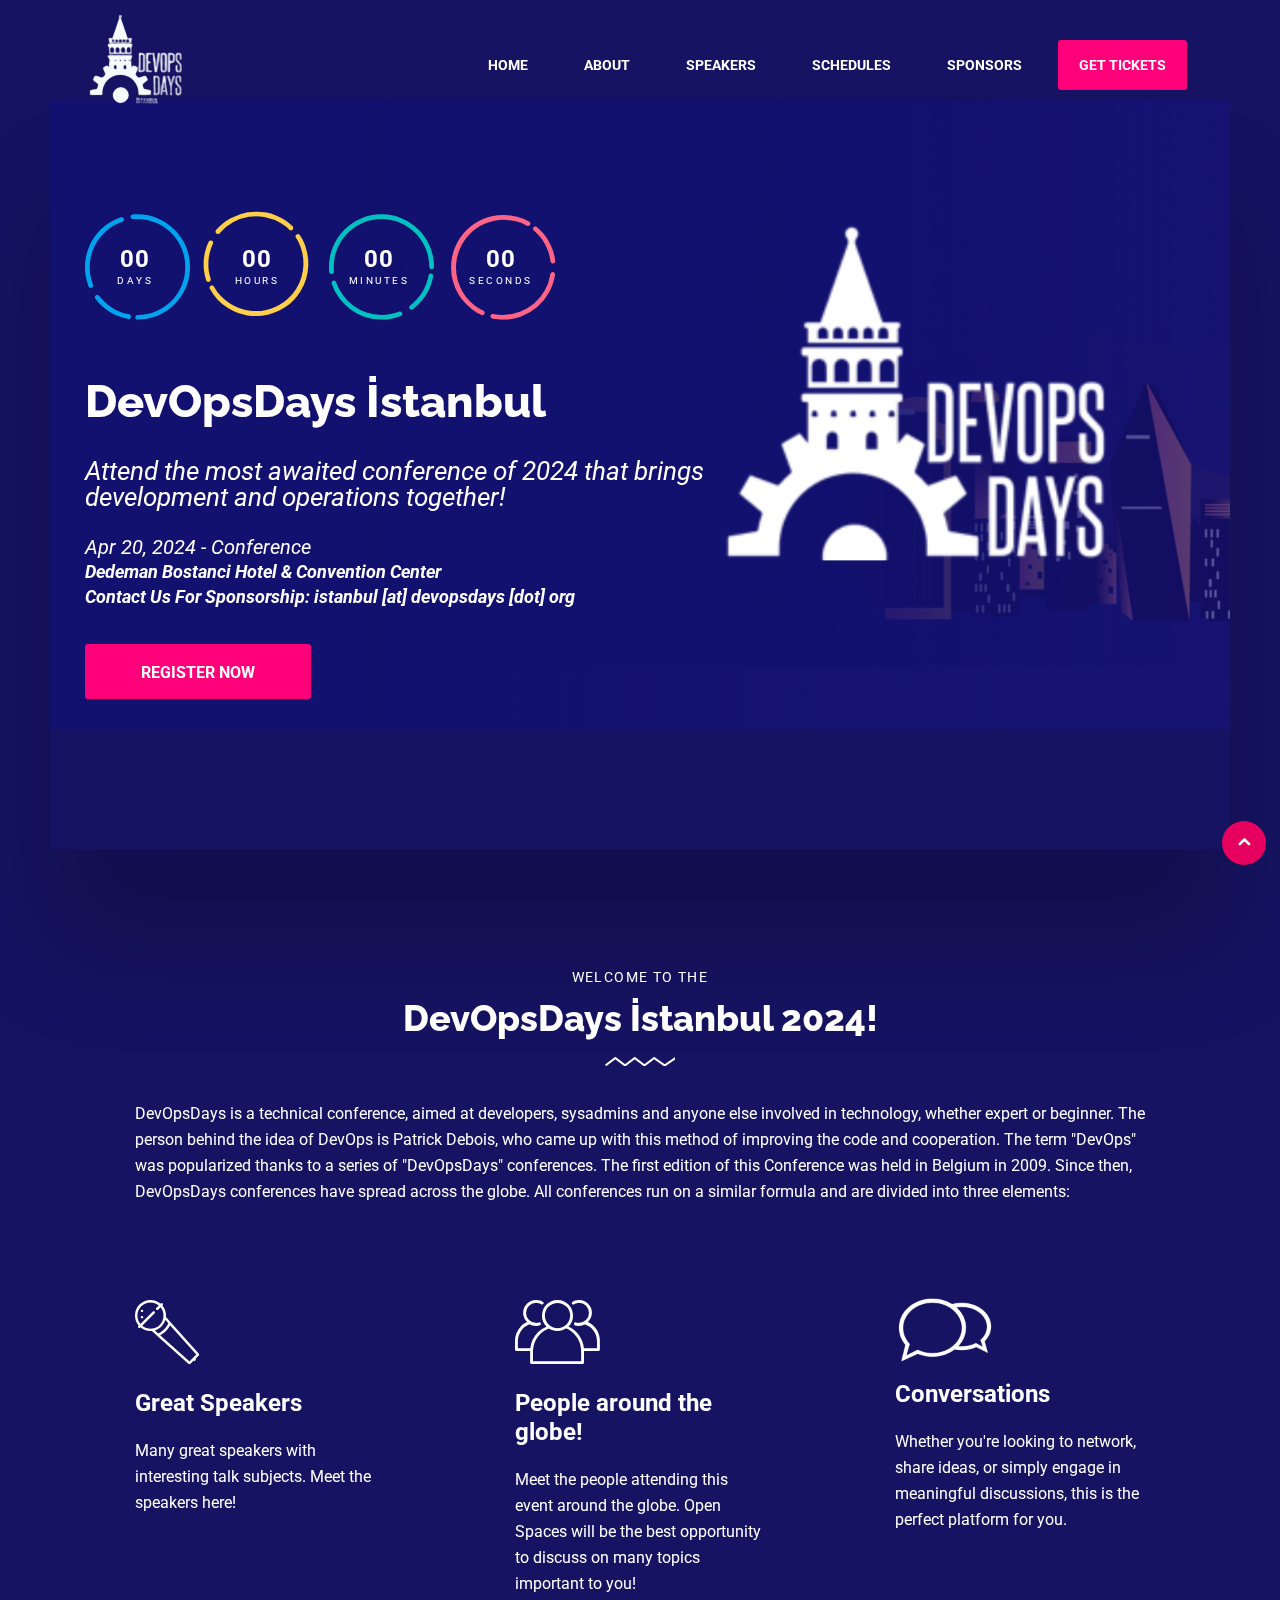
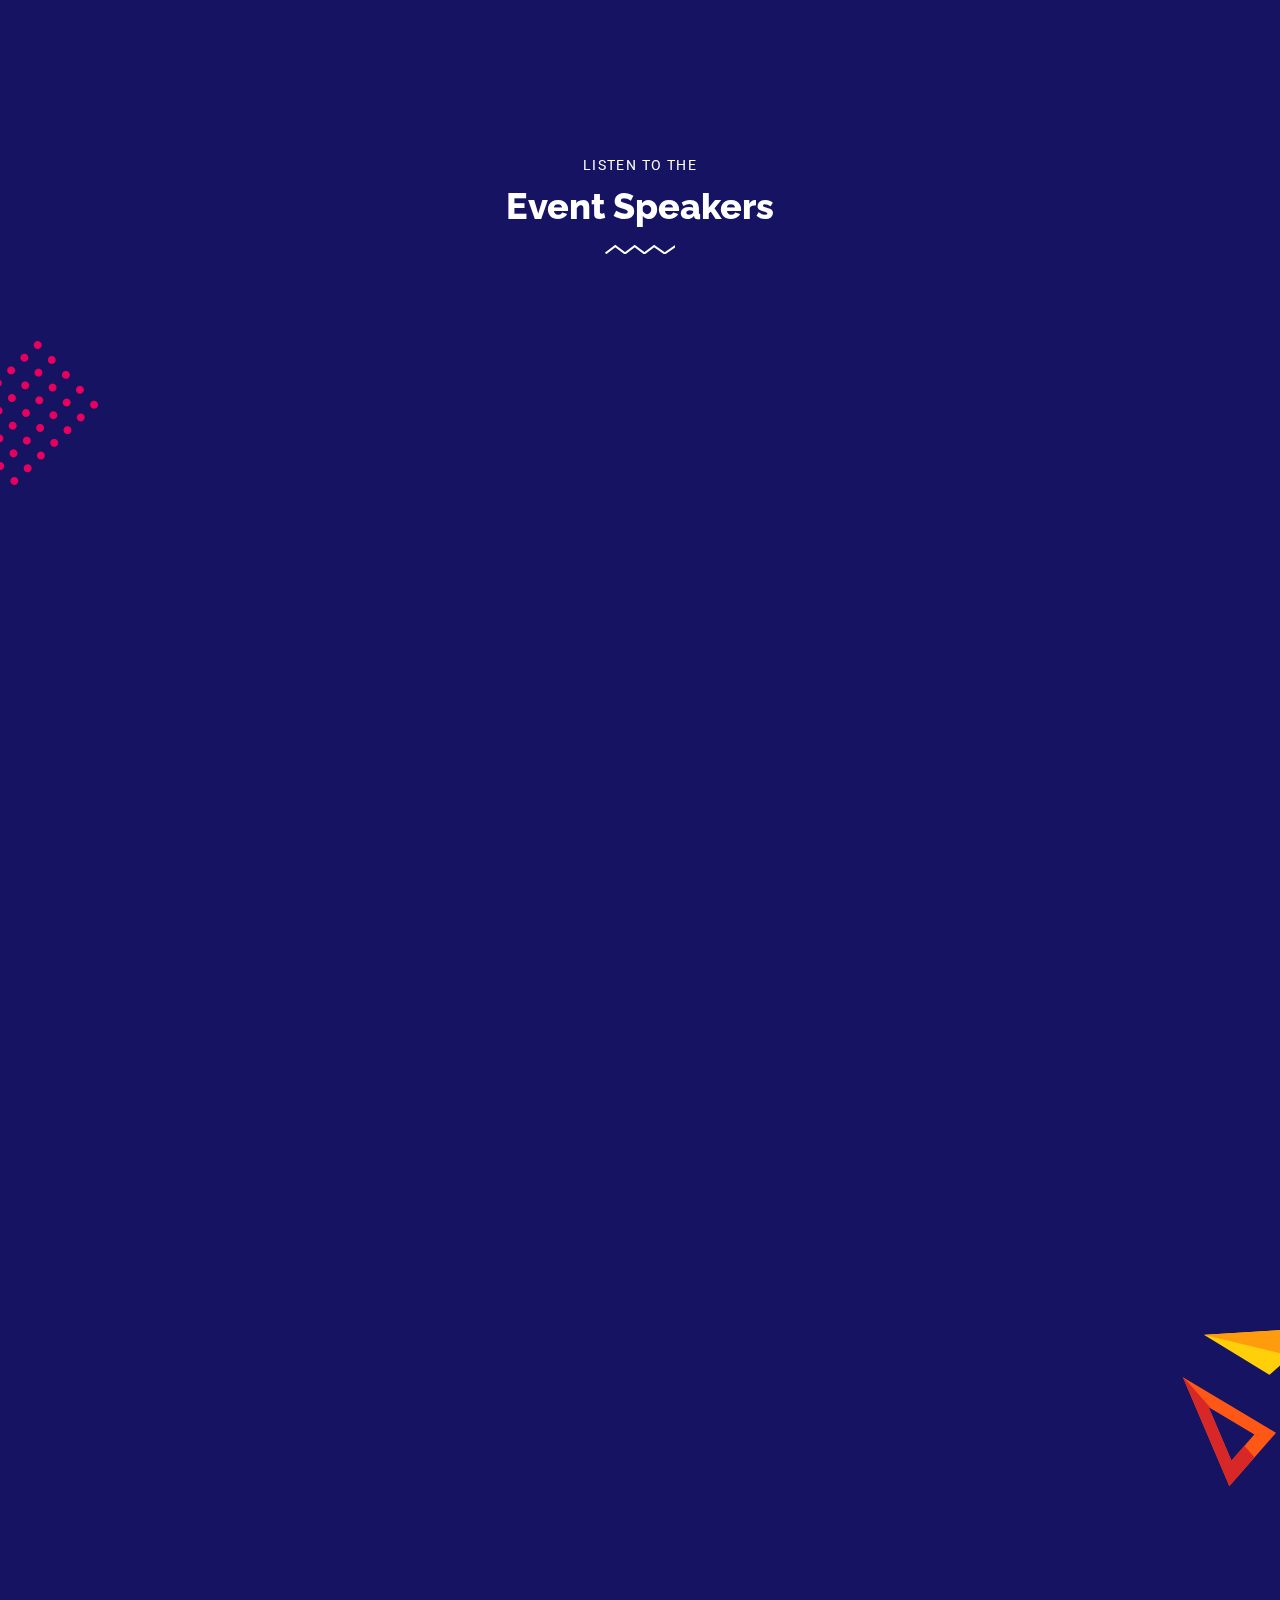
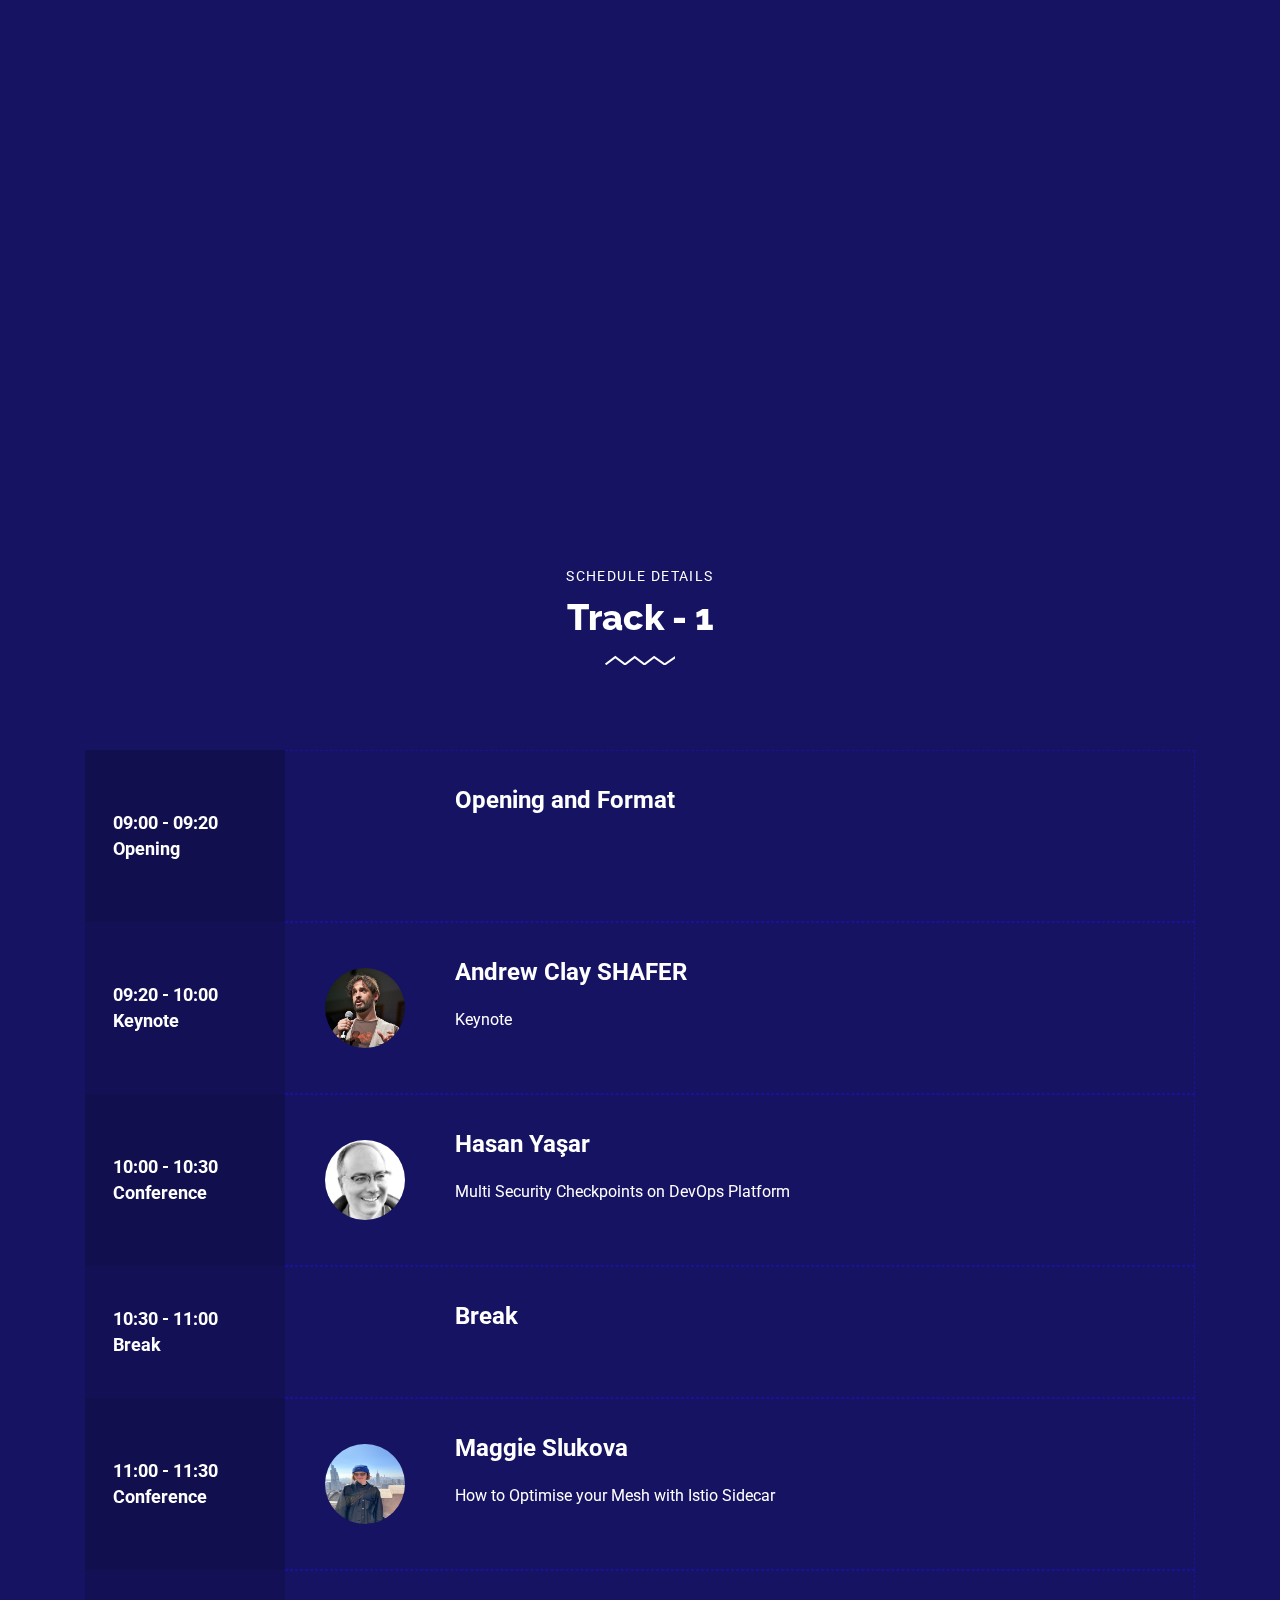
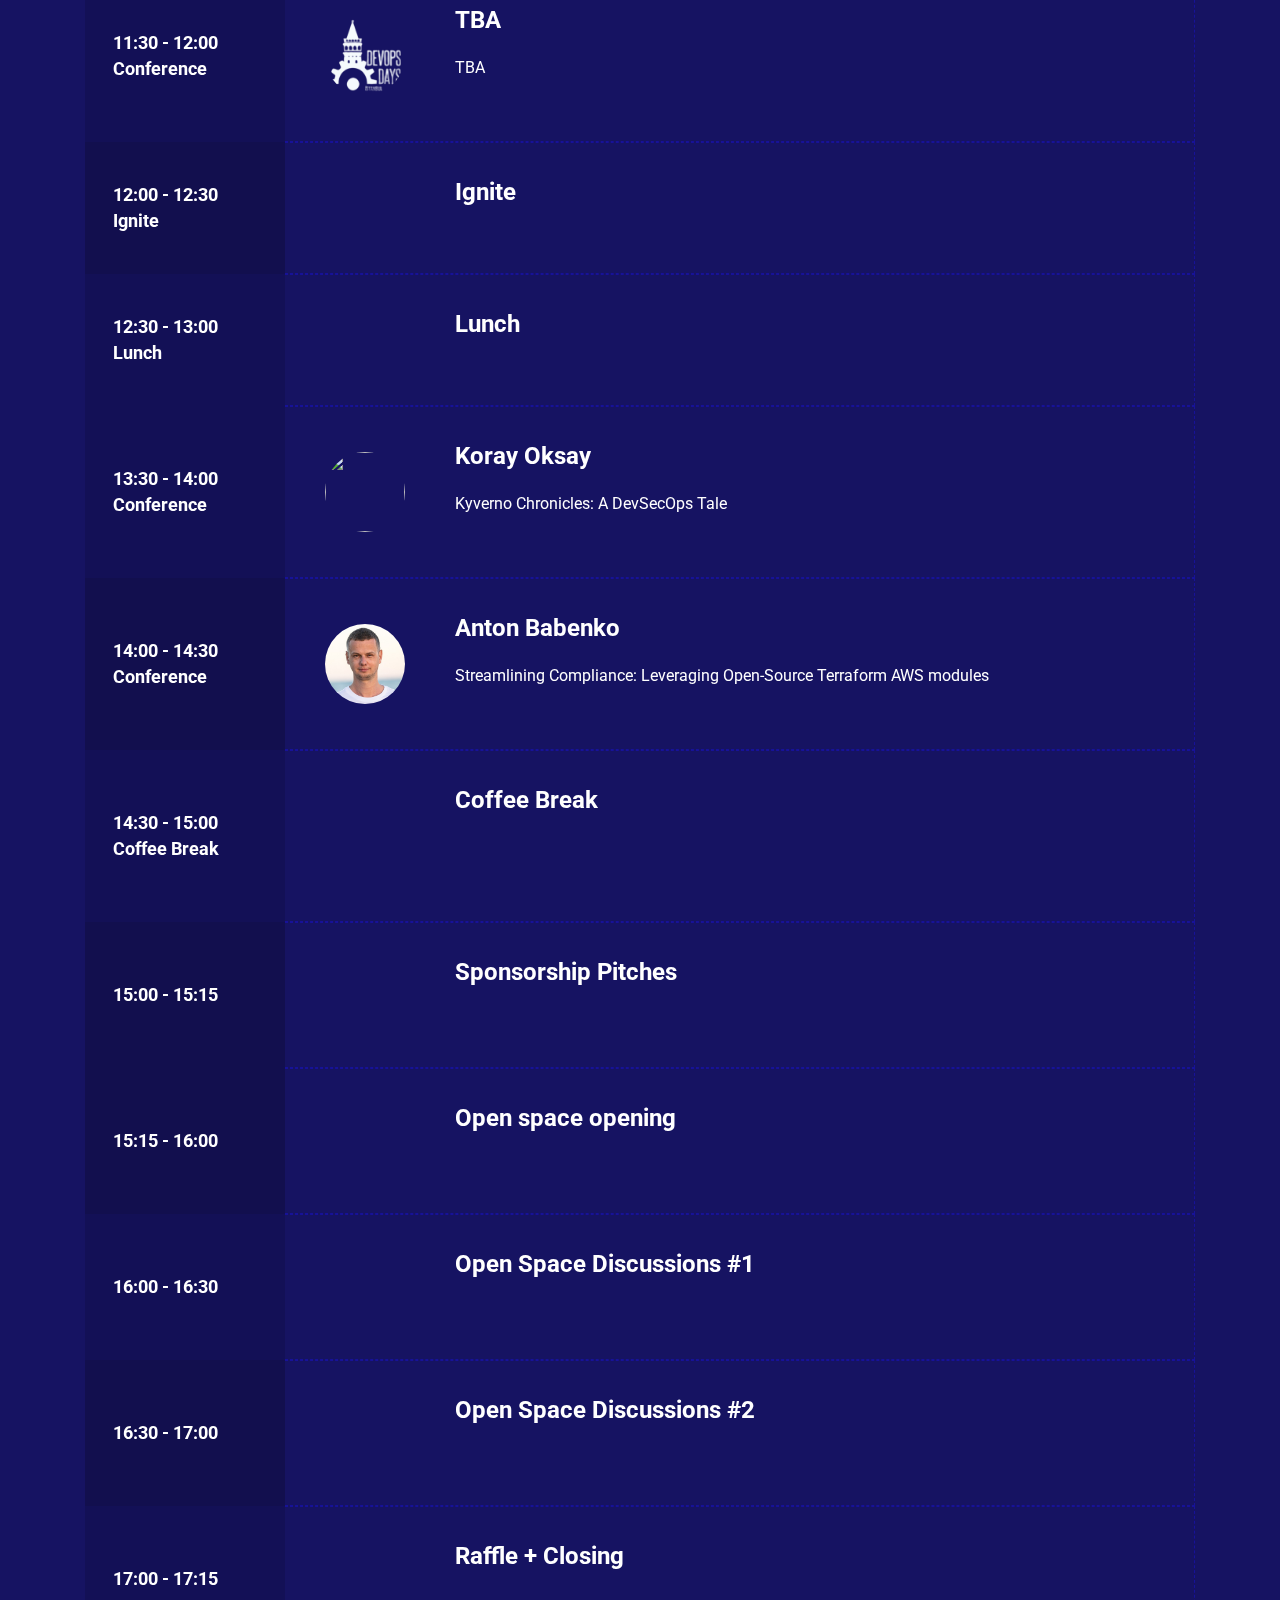
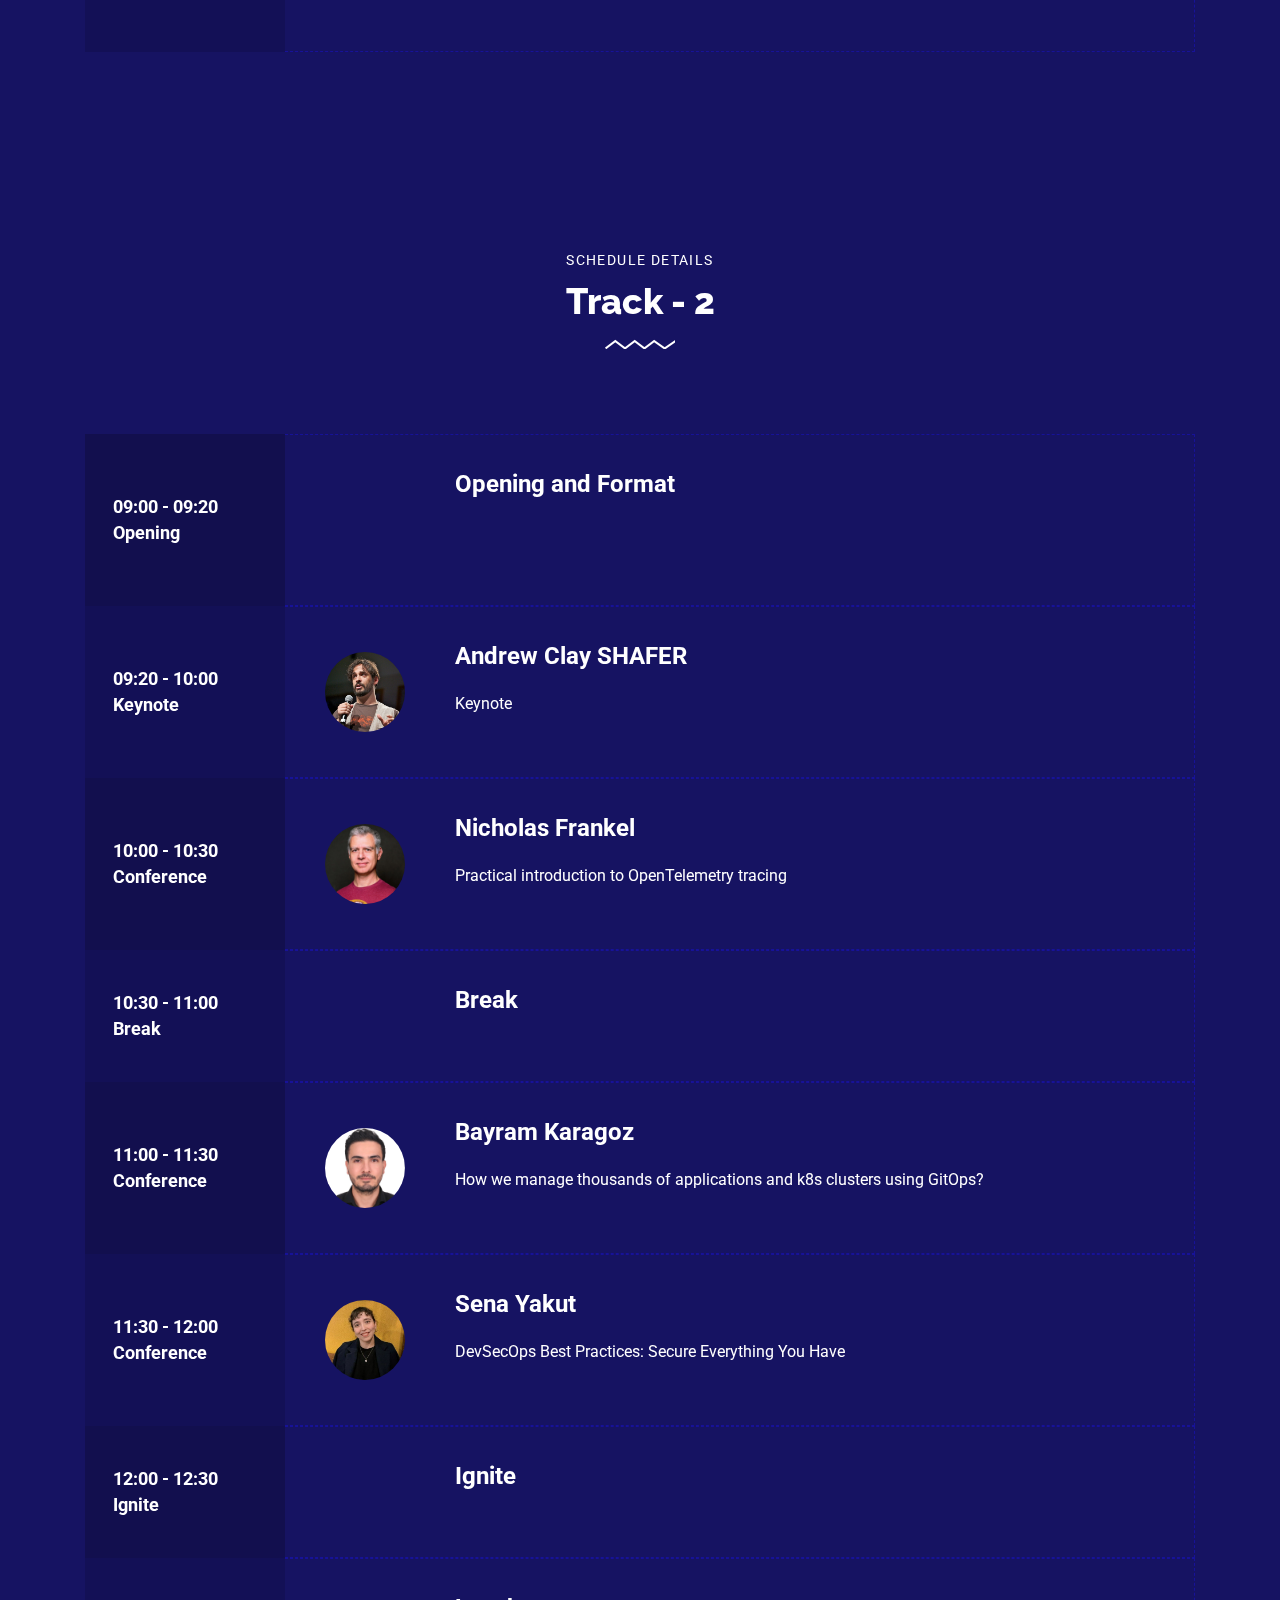
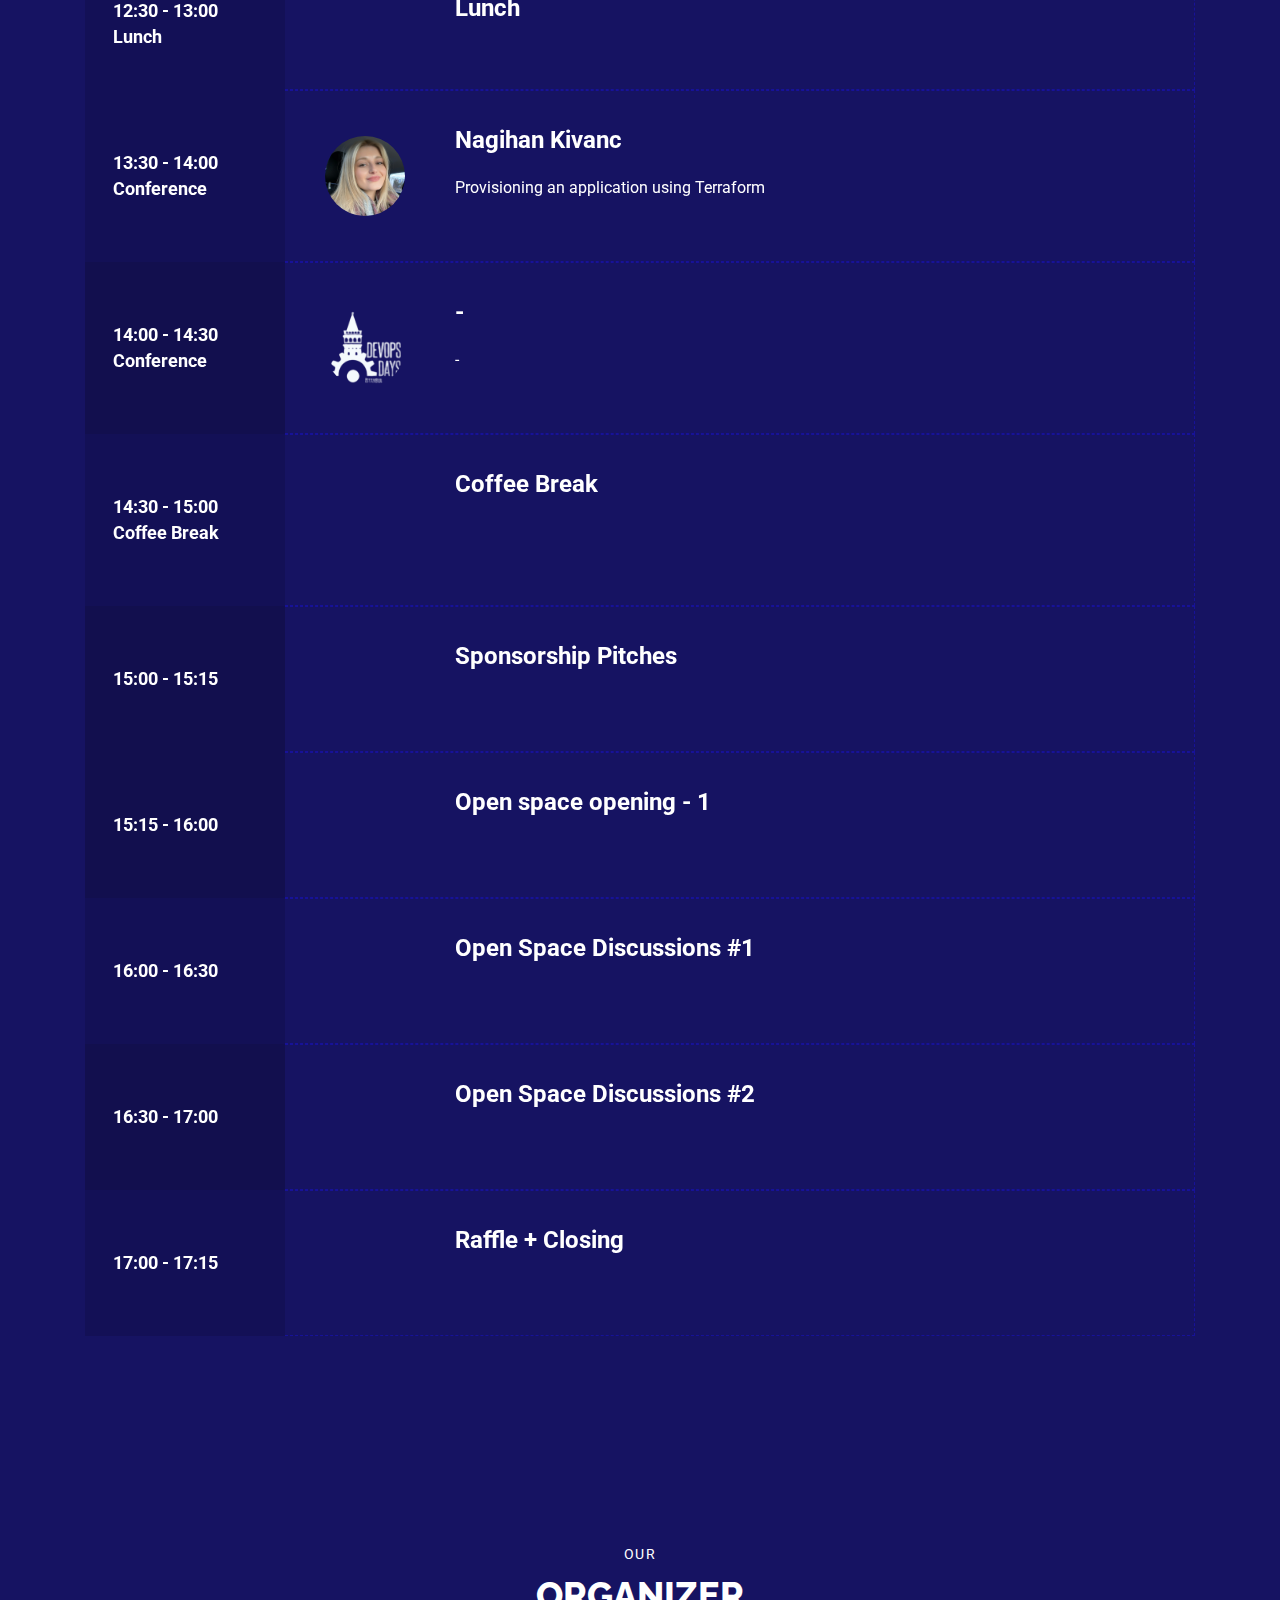
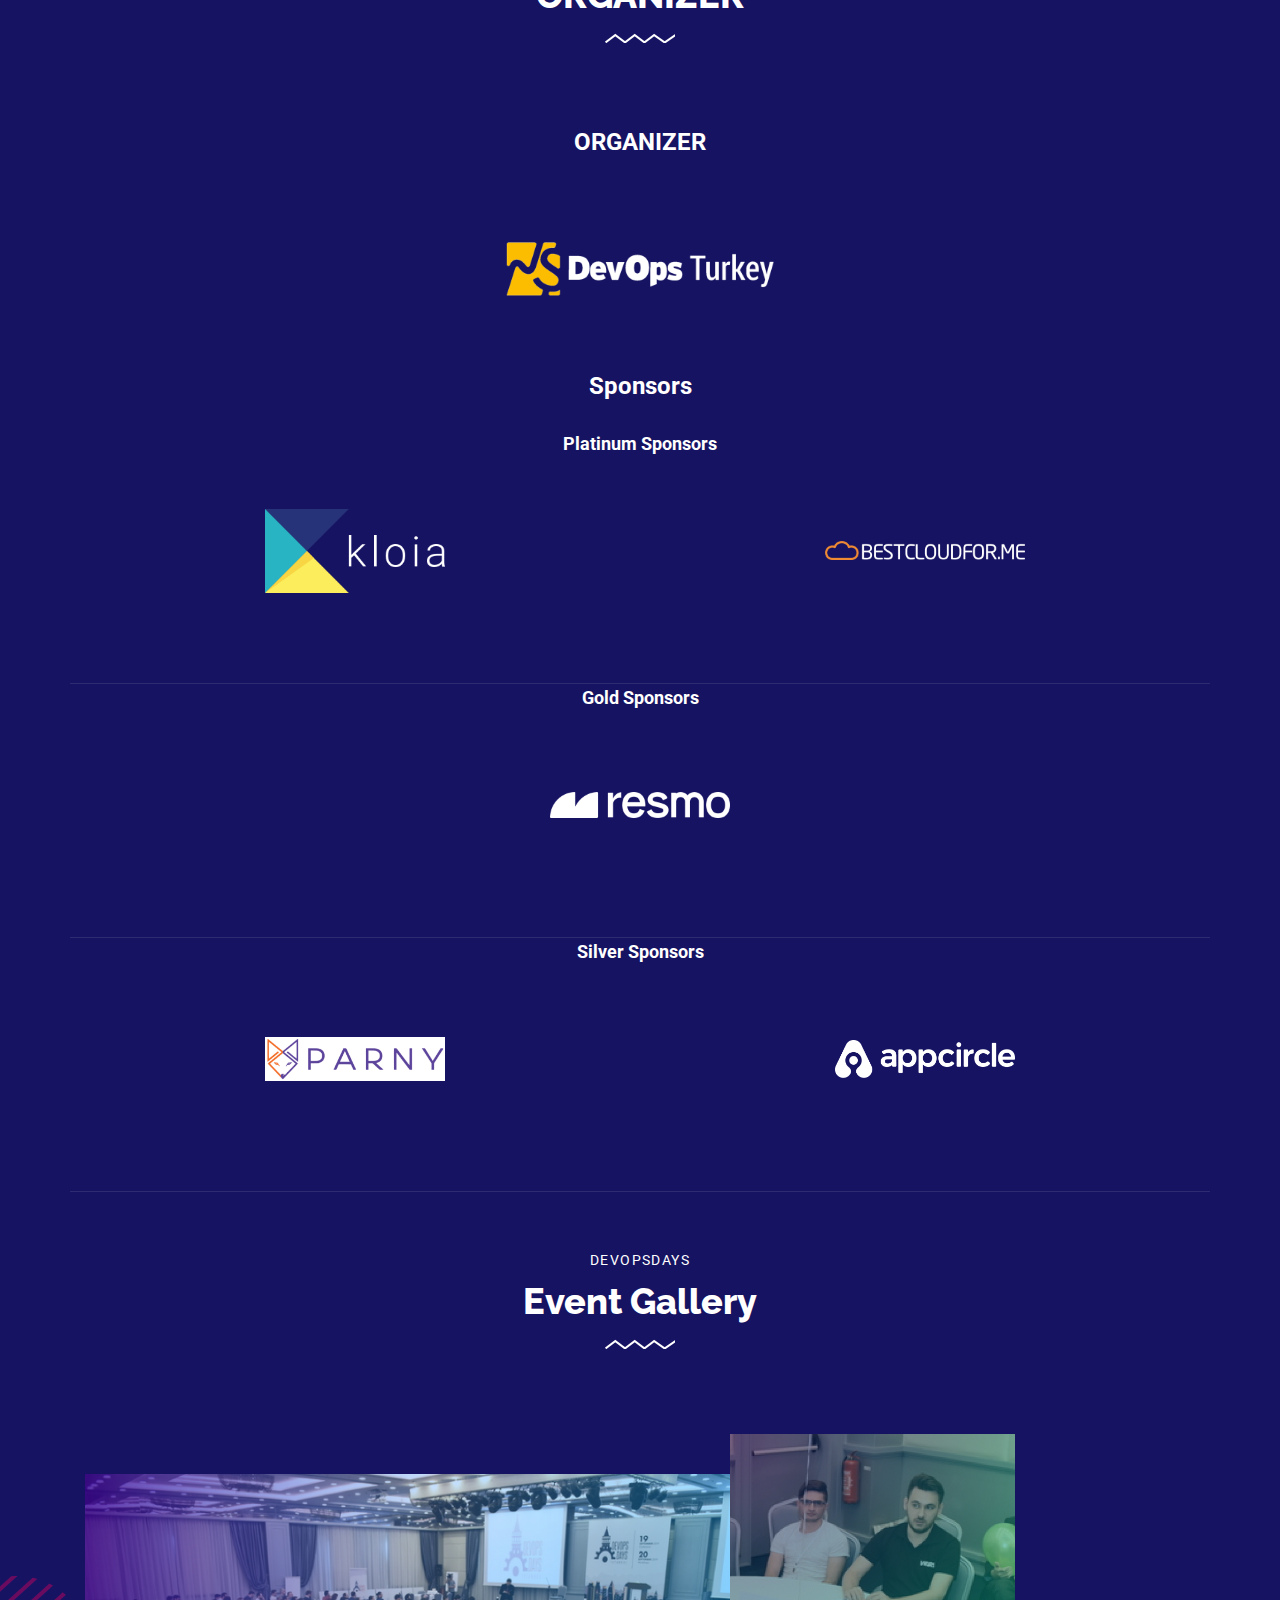
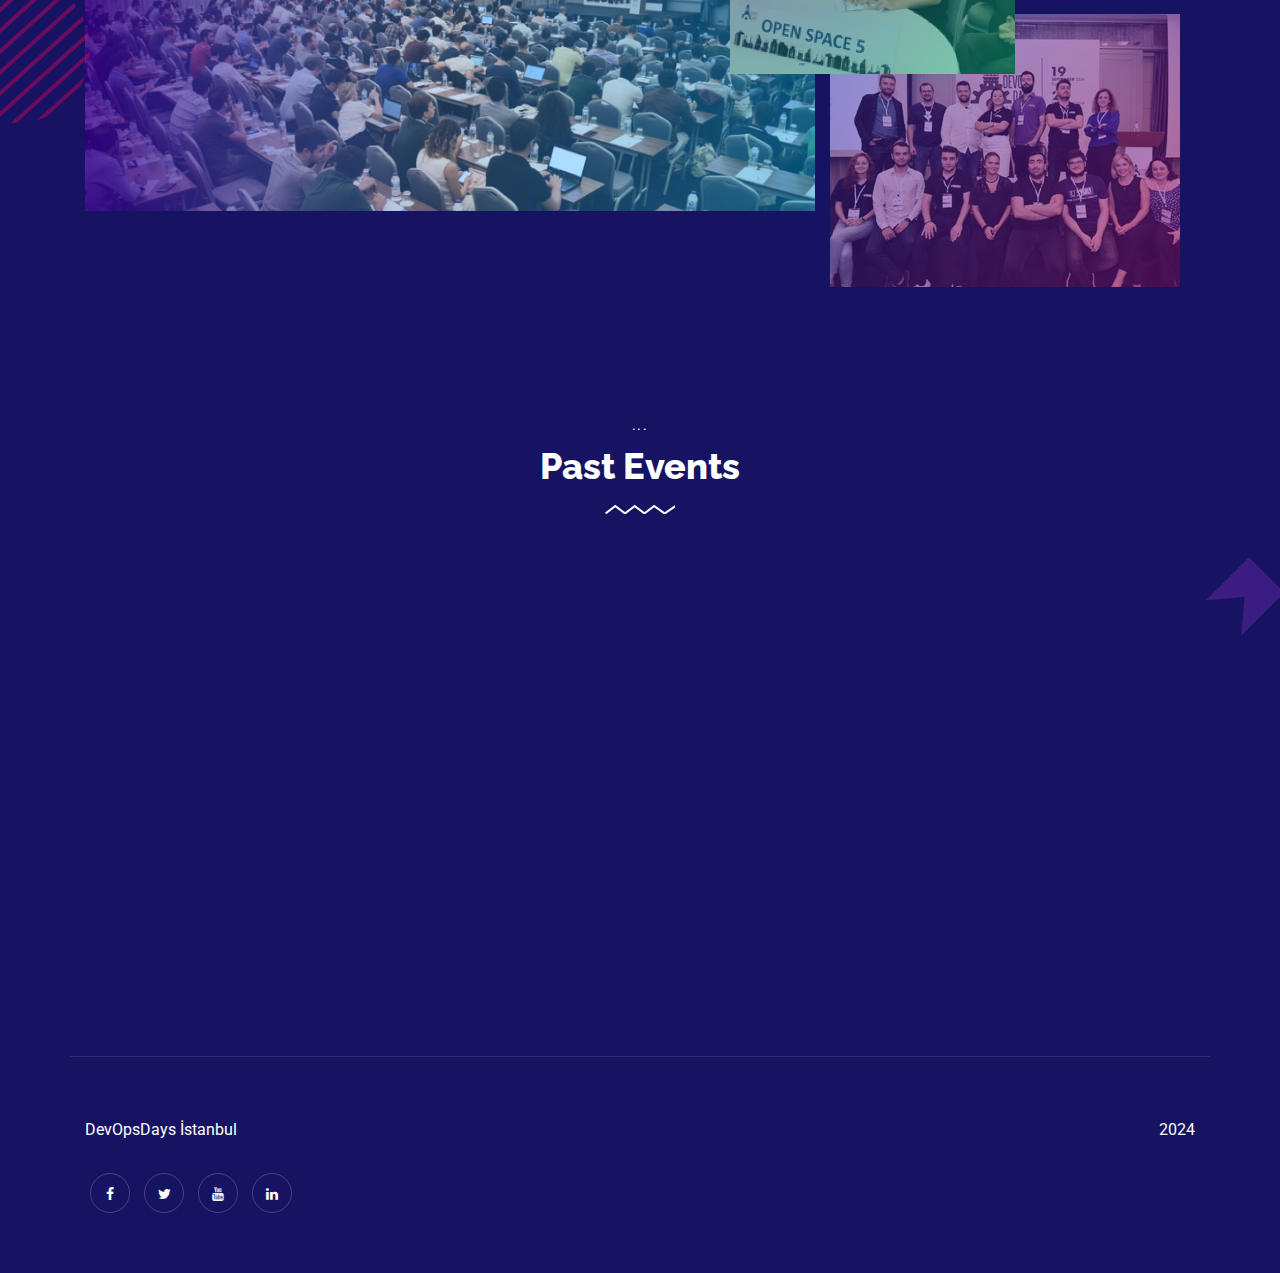
==== index.html @ 1208bd87 "fix typo" ====
<!DOCTYPE html>
<html lang="en">

<head>
   <!-- Basic Page Needs ================================================== -->
   <meta charset="utf-8">

   <!-- Mobile Specific Metas ================================================== -->
   <meta http-equiv="X-UA-Compatible" content="IE=edge">
   <meta name="viewport" content="width=device-width, initial-scale=1.0, user-scalable=0">

   <!-- Site Title -->
   <title>DevOpsDays Online Turkey 2024 | Most awaited Conference of 2024</title>
   <meta name="description" content="DevOpsDays is a technical conference, aimed at developers, sysadmins and anyone else involved in technology, whether expert or beginner.">
   <meta property="og:image" content="images/blog/blog.jpg">

   <!-- CSS
   ================================================== -->
   <!-- Bootstrap -->
   <link rel="stylesheet" href="css/bootstrap.min.css">

   <!-- FontAwesome -->
   <link rel="stylesheet" href="css/font-awesome.min.css">
   <!-- Animation -->
   <!-- <link rel="stylesheet" href="css/animate.css"> -->
   <!-- magnific -->
   <link rel="stylesheet" href="css/magnific-popup.css">
   <!-- carousel -->
   <link rel="stylesheet" href="css/owl.carousel.min.css">
   <!-- isotop -->
   <link rel="stylesheet" href="css/isotop.css">
   <!-- ico fonts -->
   <link rel="stylesheet" href="css/xsIcon.css">
   <!-- Template styles-->
   <link rel="stylesheet" href="css/style.css">
   <!-- Responsive styles-->
   <link rel="stylesheet" href="css/responsive.css">

   <!-- HTML5 shim and Respond.js IE8 support of HTML5 elements and media queries -->
   <!-- WARNING: Respond.js doesn't work if you view the page via file:// -->
   <!--[if lt IE 9]>
      <script src="https://oss.maxcdn.com/html5shiv/3.7.2/html5shiv.min.js"></script>
      <script src="https://oss.maxcdn.com/respond/1.4.2/respond.min.js"></script>
      <![endif]-->

   </head>

   <body class="body-color">

      <div class="body-inner">
         <!-- Header start -->
         <header id="header" class="header header-transparent">
            <div class="container">
               <nav id="navbarnav" class="navbar navbar-expand-lg navbar-light">
                  <!-- logo-->
                  <a class="navbar-brand" href="index.html">
                     <img src="images/logos/logo.png" alt="DevOps Days Istanbul" width="50%">
                  </a>
                  <button class="navbar-toggler" type="button" data-toggle="collapse" data-target="#navbarNavDropdown"
                  aria-controls="navbarNavDropdown" aria-expanded="false" aria-label="Toggle navigation">
                  <span class="navbar-toggler-icon"><i class="icon icon-menu"></i></span>
               </button>
               <div class="collapse navbar-collapse" id="navbarNavDropdown">
                  <ul class="navbar-nav ml-auto">
                     <li class="nav-item nav-link active"><a class="ts-scroll" href="#home">Home</a></li>
                     <li class="nav-item nav-link"><a class="ts-scroll" href="#about">About</a></li>
                     <li class="nav-item nav-link"><a class="ts-scroll" href="#ts-speakers">Speakers</a></li>
                     <li class="nav-item nav-link"><a class="ts-scroll" href="#schedules">Schedules</a></li>
                     <li class="nav-item nav-link"><a class="ts-scroll" href="#sponsors">Sponsors</a></li>
                     <li class="nav-item nav-link">
                        <a class="btn"
                        style="line-height: 48px; margin-top: 11px;"
                        target="_blank" 
                        href="https://kommunity.com/devops-turkiye/events/devopsdays-istanbul-2024-45c781c4/tickets">Get Tickets</a>
                        <!-- <a class="btn registerNow"
                        style="line-height: 48px; margin-top: 11px;"
                        href="https://kommunity.com/widget/devops-turkiye/events/devopsdays-turkiye-online-2020-c0b34c6a/tickets">REGISTER NOW</a> -->
                     </li>
                  </ul>
               </div>
            </nav>
         </div><!-- container end-->
      </header>
      <!--/ Header end -->

      <!-- banner start-->
      <section class="hero-area content-left" id="home">
         <div class="banner-item" style="background-image: url(./images/hero_area/banner6.png); background-size: 100%">
            <div class="container">
               <div class="row">
                  <div class="col-lg-7">
                     <div class="banner-content-wrap">
                        <div class="countdown wow fadeInUp" data-wow-duration="1.5s" data-wow-delay="800ms">
                           <div class="counter-item">
                              <i class="icon icon-ring-1Asset-1"></i>
                              <span class="days">00</span>
                              <div class="smalltext">Days</div>

                           </div>
                           <div class="counter-item">
                              <i class="icon icon-ring-4Asset-3"></i>
                              <span class="hours">00</span>
                              <div class="smalltext">Hours</div>
                           </div>
                           <div class="counter-item">
                              <i class="icon icon-ring-3Asset-2"></i>
                              <span class="minutes">00</span>
                              <div class="smalltext">Minutes</div>
                           </div>
                           <div class="counter-item">
                              <i class="icon icon-ring-4Asset-3"></i>
                              <span class="seconds">00</span>
                              <div class="smalltext">Seconds</div>
                           </div>
                        </div>
                        <!-- Countdown end -->
                        <h1 class="banner-title wow fadeInUp" data-wow-duration="1.5s" data-wow-delay="700ms" style="font-size: 45px;">
                           DevOpsDays İstanbul
                        </h1>
                        <p class="banner-info wow fadeInUp" data-wow-duration="1.5s" data-wow-delay="500ms">
                           <span style="font-size: 26px;">Attend the most awaited conference of 2024 that brings development and operations together!</span>
                           <br>
                           <br>
                           Apr 20, 2024 - Conference<br>
                           <b style="font-size: 18px;">Dedeman Bostanci Hotel & Convention Center</b>
                           <br>
                           <b style="font-size: 18px;">Contact Us For Sponsorship: istanbul [at] devopsdays [dot] org</b>
                        </b>
                           

                        </p>   
                        <div class="banner-btn wow fadeInUp">
                            <a class="btn" target="_blank" href="https://kommunity.com/devops-turkiye/events/devopsdays-istanbul-2024-45c781c4/tickets">REGISTER NOW</a>
                        </div>

                        <p class="banner-info wow fadeInUp" data-wow-duration="1.5s" data-wow-delay="500ms">
                           <!-- <br>Join the conversation on the <b>Discord</b><br> -->
                        </p>
                        <div class="banner-btn wow fadeInUp">
                           <!-- <a class="btn registerNow" href="https://kommunity.com/widget/devops-turkiye/events/devopsdays-turkiye-online-2020-c0b34c6a/tickets">REGISTER NOW</a> -->
                           <!-- <a class="btn" target="_blank" style="background-color: #5E75C5" href="https://discord.gg/h7kGvjw">JOIN DISCORD</a> -->
                        </div>
                     </div>
                     <!-- Banner content wrap end -->
                  </div><!-- col end-->
               </div><!-- row end-->
            </div>
            <!-- Container end -->
         </div>
      </section>
      <!-- banner end-->

      <!-- ts intro start -->
      <section id="about" class="ts-intro event-intro">
         <div class="container">
            <div class="row">
               <div class="col-lg-12 mx-auto">
                  <h2 class="section-title white" style="margin-bottom: 0">
                     <span>Welcome to the</span>
                     DevOpsDays İstanbul 2024!
                  </h2>
                  <div class="single-intro-text">
                     <p>
                        DevOpsDays is a technical conference, aimed at developers, sysadmins and anyone else involved in technology, whether expert or beginner. The person behind the idea of DevOps is Patrick Debois, who came up with this method of improving the code and cooperation.

                        The term "DevOps" was popularized thanks to a series of "DevOpsDays" conferences. The first edition of this Conference was held in Belgium in 2009. Since then, DevOpsDays conferences have spread across the globe. All conferences run on a similar formula and are divided into three elements:
                     </p>
                  </div>
               </div><!-- col end-->
            </div><!-- row end-->
            <div class="row">
               <div class="col-lg-4">
                  <div class="single-intro-text">
                     <i class="icon-speaker"></i>
                     <h3 class="ts-title">Great Speakers</h3>
                     <p>
                        Many great speakers with interesting talk subjects. Meet the speakers here!
                     </p>
                  </div>
               </div><!-- col end-->
               <div class="col-lg-4">
                  <div class="single-intro-text">
                     <i class="icon-people"></i>
                     <h3 class="ts-title">People around the globe!</h3>
                     <p>
                        Meet the people attending this event around the globe. Open Spaces will be the best opportunity to discuss on many topics important to you!
                     </p>
                  </div>
               </div><!-- col end-->

               <div class="col-lg-4">
                  <div class="single-intro-text">
                     <img class="img-fluid" src="images/logos/Conversations.png" width="100">
                     <h3 class="ts-title">Conversations</h3>
                     <p>
                      Whether you're looking to network, share ideas, or simply engage in meaningful discussions, this is the perfect platform for you.
                   </p>
                </div><!-- single intro text end-->
             </div>

          </div><!-- row end-->
       </div><!-- container end-->

    </section>
    <!-- ts intro end-->

    <!-- ts speaker start-->
    <section id="ts-speakers" class="ts-speakers">
      <div class="container">
         <div class="row">
            <div class="col-lg-8 mx-auto">
               <h2 class="section-title white text-center">
                  <span>Listen to the</span>
                  Event Speakers
               </h2>
            </div><!-- col end-->
         </div><!-- row end-->

         <div class="row">
            <div class="col-lg-3 col-md-6 wow fadeInUp" data-wow-duration="1.5s" data-wow-delay="400ms">
               <div class="ts-speaker white-text">
                  <div class="speaker-img">
                     <img class="img-fluid" src="images/speakers/andrew-clay-shafer.png" alt="">
                     <a href="#popup_2" class="view-speaker ts-image-popup" data-effect="mfp-zoom-in">
                        <i class="icon icon-plus"></i>
                     </a>
                  </div>
                  <div class="ts-speaker-info">
                     <h3 class="ts-title" style="color: #ffffff;">Andrew Clay SHAFER</h3>
                     <p>                           
                        Keynote Speaker
                     </p>
                  </div>
               </div>
               <!-- popup start-->
               <div id="popup_2" class="container ts-speaker-popup mfp-hide">
                  <div class="row">
                     <div class="col-lg-6">
                        <div class="ts-speaker-popup-img">
                           <img src="images/speakers/andrew-clay-shafer.png" alt="">
                        </div>
                     </div><!-- col end-->
                     <div class="col-lg-6">
                        <div class="ts-speaker-popup-content">
                           <h3 class="ts-title">Andrew Clay SHAFER</h3>
                           <span class="speakder-designation" style="color: #000000;">Keynote Speaker</b></span>
                           <h4 class="session-name">
                              Closing Keynote
                           </h4>
                           <p>
                              Andrew Clay Shafer has been helping developers carry pagers for the last decade after having a caffeine induced vision while servers burned around him. Before that he was baptized in the fountain of Agile by a cult of cave dwelling witch doctors as a software developer with a background in math modeling and computational science. Devops has been very good to Andrew and he has tried to return the favor.
                           </p>
                           <div class="ts-speakers-social">
                              <a href="https://twitter.com/littleidea" target="_blank"><i class="fa fa-twitter"></i></a>
                              <a href="https://www.linkedin.com/in/andrewclayshafer/" target="_blank"><i class="fa fa-linkedin"></i></a>
                           </div>
                        </div><!-- ts-speaker-popup-content end-->
                     </div><!-- col end-->
                  </div><!-- row end-->
               </div><!-- popup end-->
            </div> <!-- col end-->

            <div class="col-lg-3 col-md-6 wow fadeInUp" data-wow-duration="1.5s" data-wow-delay="400ms">
               <div class="ts-speaker white-text">
                  <div class="speaker-img">
                     <img class="img-fluid" src="/images/speakers/antonbabenko.jpeg" alt="">
                     <a href="#popup_1" class="view-speaker ts-image-popup" data-effect="mfp-zoom-in">
                        <i class="icon icon-plus"></i>
                     </a>
                  </div>
                  <div class="ts-speaker-info">
                     <h3 class="ts-title" style="color: #ffffff;">Anton Babenko</h3>
                     <p>                           
                        Terraform influencer
                     </p>
                  </div>
               </div>
               <!-- popup start-->
               <div id="popup_1" class="container ts-speaker-popup mfp-hide">
                  <div class="row">
                     <div class="col-lg-6">
                        <div class="ts-speaker-popup-img">
                           <img src="/images/speakers/antonbabenko.jpeg" alt="">
                        </div>
                     </div><!-- col end-->
                     <div class="col-lg-6">
                        <div class="ts-speaker-popup-content">
                           <h3 class="ts-title">Anton Babenko</h3>
                           <span class="speakder-designation" style="color: #000000;">Terraform influencer</span>
                           <h4 class="session-name">
                              Speaker
                           </h4>
                           <p>
                              Anton is AWS Community Hero and helps companies around the globe build solutions using AWS and specializes in infrastructure-as-code, DevOps, and reusable infrastructure components. He spends much of his time as an open-source contributor on various Terraform & AWS projects. Such as Terraform AWS modules (downloaded more than 200 million times), Terraform best practices ebook (www.terraform-best-practices.com), doing serverless with Terraform (serverless.tf), Terraform Weekly (weekly.tf), Your Weekly Dose of Terraform (http://bit.ly/terraform-youtube). Anton co-founded and co-organizes AWS, DevOps, and HashiCorp User Groups in Norway and often speaks at technical meetups and conferences.
                           </p>
                           <div class="ts-speakers-social">
                              <a href="https://twitter.com/antonbabenko" target="_blank"><i class="fa fa-twitter"></i></a>
                              <a href="https://www.linkedin.com/in/antonbabenko/" target="_blank"><i class="fa fa-linkedin"></i></a>
                           </div>
                        </div><!-- ts-speaker-popup-content end-->
                     </div><!-- col end-->
                  </div><!-- row end-->
               </div><!-- popup end-->
            </div> <!-- col end-->
            
            <div class="col-lg-3 col-md-6 wow fadeInUp" data-wow-duration="1.5s" data-wow-delay="400ms">
               <div class="ts-speaker white-text">
                  <div class="speaker-img">
                     <img class="img-fluid" src="/images/speakers/sena_yakut.jpeg" alt="">
                     <a href="#popup_3" class="view-speaker ts-image-popup" data-effect="mfp-zoom-in">
                        <i class="icon icon-plus"></i>
                     </a>
                  </div>
                  <div class="ts-speaker-info">
                     <h3 class="ts-title" style="color: #ffffff;">Sena Yakut</h3>
                     <p>                           
                        Senior Cloud Security Engineer <b>@Lyrebird Studio</b>
                     </p>
                  </div>
               </div>
               <!-- popup start-->
               <div id="popup_3" class="container ts-speaker-popup mfp-hide">
                  <div class="row">
                     <div class="col-lg-6">
                        <div class="ts-speaker-popup-img">
                           <img src="/images/speakers/sena_yakut.jpeg" alt="">
                        </div>
                     </div><!-- col end-->
                     <div class="col-lg-6">
                        <div class="ts-speaker-popup-content">
                           <h3 class="ts-title">Sena Yakut</h3>
                           <span class="speakder-designation" style="color: #000000;">Senior Cloud Security Engineer @ Lyrebird Studio</span>
                           <h4 class="session-name">
                              DevSecOps Best Practices: Secure Everything You Have
                           </h4>
                           <p>
                              Sena is Senior Cloud Security Engineer at Lyrebird Studio. She has experience understanding security concepts, defining security requirements for architectural designs on cloud providers, providing security concepts and services on AWS, and specifying risk management for cloud solutions. She is also AWS Community Builder in Security & Identity Category.
                           </p>
                           <div class="ts-speakers-social">
                              <a href="https://twitter.com/antonbabenko" target="_blank"><i class="fa fa-twitter"></i></a>
                              <a href="https://www.linkedin.com/in/antonbabenko/" target="_blank"><i class="fa fa-linkedin"></i></a>
                           </div>
                        </div><!-- ts-speaker-popup-content end-->
                     </div><!-- col end-->
                  </div><!-- row end-->
               </div><!-- popup end-->
            </div> <!-- col end-->


            <div class="col-lg-3 col-md-6 wow fadeInUp" data-wow-duration="1.5s" data-wow-delay="400ms">
               <div class="ts-speaker white-text">
                  <div class="speaker-img">
                     <img class="img-fluid" src="/images/speakers/Maggie_Slukova.png" alt="">
                     <a href="#popup_4" class="view-speaker ts-image-popup" data-effect="mfp-zoom-in">
                        <i class="icon icon-plus"></i>
                     </a>
                  </div>
                  <div class="ts-speaker-info">
                     <h3 class="ts-title" style="color: #ffffff;">Maggie Slukova</h3>
                     <p>                           
                        Staff Site Reliability Engineer <b>@GetYourGuide</b>
                     </p>
                  </div>
               </div>
               <!-- popup start-->
               <div id="popup_4" class="container ts-speaker-popup mfp-hide">
                  <div class="row">
                     <div class="col-lg-6">
                        <div class="ts-speaker-popup-img">
                           <img src="/images/speakers/Maggie_Slukova.png" alt="">
                        </div>
                     </div><!-- col end-->
                     <div class="col-lg-6">
                        <div class="ts-speaker-popup-content">
                           <h3 class="ts-title">Maggie Slukova</h3>
                           <span class="speakder-designation" style="color: #000000;"> Staff Site Reliability Engineer @ GetYourGuide</span>
                           <h4 class="session-name">
                              How to Optimise your Mesh with Istio Sidecar
                           </h4>
                           <p>
                              Maggie is a Senior SRE engineer at GetYourGuide with a background in Mathematics. Her areas of focus are mainly on Kubernetes, Istio, cluster optimisation, autoscaling and management.                            </p>
                           <div class="ts-speakers-social">
                              <a href="https://www.linkedin.com/in/marketa-slukova-88175294/" target="_blank"><i class="fa fa-linkedin"></i></a>
                           </div>
                        </div><!-- ts-speaker-popup-content end-->
                     </div><!-- col end-->
                  </div><!-- row end-->
               </div><!-- popup end-->
            </div> <!-- col end-->

            <div class="col-lg-3 col-md-6 wow fadeInUp" data-wow-duration="1.5s" data-wow-delay="400ms">
               <div class="ts-speaker white-text">
                  <div class="speaker-img">
                     <img class="img-fluid" src="/images/speakers/nagihan_kivanc.jpeg" alt="">
                     <a href="#popup_5" class="view-speaker ts-image-popup" data-effect="mfp-zoom-in">
                        <i class="icon icon-plus"></i>
                     </a>
                  </div>
                  <div class="ts-speaker-info">
                     <h3 class="ts-title" style="color: #ffffff;">Nagihan Kıvanç</h3>
                     <p>                           
                        Platform Engineer <b>@Letgo</b>
                     </p>
                  </div>
               </div>
               <!-- popup start-->
               <div id="popup_5" class="container ts-speaker-popup mfp-hide">
                  <div class="row">
                     <div class="col-lg-6">
                        <div class="ts-speaker-popup-img">
                           <img src="/images/speakers/nagihan_kivanc.jpeg" alt="">
                        </div>
                     </div><!-- col end-->
                     <div class="col-lg-6">
                        <div class="ts-speaker-popup-content">
                           <h3 class="ts-title">Nagihan Kıvanç</h3>
                           <span class="speakder-designation" style="color: #000000;">Platform Engineer @ letgo</span>
                           <h4 class="session-name">
                              Provisioning an application using Terraform
                           </h4>
                           <p>
                              As a DevOps engineer since graduation, I've worked in various companies and focused on infrastructure automation. I specialize in managing infrastructure through code, ensuring fast and reliable deployments. I'm proficient in cloud technologies, deploying and managing applications efficiently. Additionally, I am certified in Kubernetes administration and AWS solution architecture. My accumulated experiences enable me to contribute effectively to building robust, scalable software solutions                           </p>
                           <div class="ts-speakers-social">
                              <a href="https://www.linkedin.com/in/nagihankivanc/" target="_blank"><i class="fa fa-linkedin"></i></a>
                           </div>
                        </div><!-- ts-speaker-popup-content end-->
                     </div><!-- col end-->
                  </div><!-- row end-->
               </div><!-- popup end-->
            </div> <!-- col end-->

            <div class="col-lg-3 col-md-6 wow fadeInUp" data-wow-duration="1.5s" data-wow-delay="400ms">
               <div class="ts-speaker white-text">
                  <div class="speaker-img">
                     <img class="img-fluid" src="/images/speakers/bayram_karagoz.jpeg" alt="">
                     <a href="#popup_6" class="view-speaker ts-image-popup" data-effect="mfp-zoom-in">
                        <i class="icon icon-plus"></i>
                     </a>
                  </div>
                  <div class="ts-speaker-info">
                     <h3 class="ts-title" style="color: #ffffff;">Bayram Karagöz</h3>
                     <p>                           
                        DevOps Team Lead
                     </p>
                  </div>
               </div>
               <!-- popup start-->
               <div id="popup_6" class="container ts-speaker-popup mfp-hide">
                  <div class="row">
                     <div class="col-lg-6">
                        <div class="ts-speaker-popup-img">
                           <img src="/images/speakers/bayram_karagoz.jpeg" alt="">
                        </div>
                     </div><!-- col end-->
                     <div class="col-lg-6">
                        <div class="ts-speaker-popup-content">
                           <h3 class="ts-title">Bayram Karagöz</h3>
                           <span class="speakder-designation" style="color: #000000;">DevOps Team Lead</span>
                           <h4 class="session-name">
                              How we manage thousands of applications and k8s clusters using GitOps?
                           </h4>
                           <p>
                              With a total of 15 years of work experience, I have been providing consultancy services in the DevOps field for the past 5 years to both domestic and international companies. Over the last 2 years, I have particularly focused on improving CI/CD processes and DevOps infrastructures for financial institutions. Additionally, I have conducted projects on managing thousands of projects on different Kubernetes clusters using the GitOps approach. I am delighted to share the experiences I have gained.                          
                           <div class="ts-speakers-social">
                              <a href="https://www.linkedin.com/in/bayramkaragoz/" target="_blank"><i class="fa fa-linkedin"></i></a>
                           </div>
                        </div><!-- ts-speaker-popup-content end-->
                     </div><!-- col end-->
                  </div><!-- row end-->
               </div><!-- popup end-->
            </div> <!-- col end-->
            <div class="col-lg-3 col-md-6 wow fadeInUp" data-wow-duration="1.5s" data-wow-delay="400ms">
               <div class="ts-speaker white-text">
                  <div class="speaker-img">
                     <img class="img-fluid" src="/images/speakers/emrah_samdan.jpg" alt="">
                     <a href="#popup_7" class="view-speaker ts-image-popup" data-effect="mfp-zoom-in">
                        <i class="icon icon-plus"></i>
                     </a>
                  </div>
                  <div class="ts-speaker-info">
                     <h3 class="ts-title" style="color: #ffffff;">Emrah Şamdan</h3>
                     <p>                           
                        Co-Founder <b>@Ampt</b>
                     </p>
                  </div>
               </div>
               <!-- popup start-->
               <div id="popup_7" class="container ts-speaker-popup mfp-hide">
                  <div class="row">
                     <div class="col-lg-6">
                        <div class="ts-speaker-popup-img">
                           <img src="/images/speakers/emrah_samdan.jpg" alt="">
                        </div>
                     </div><!-- col end-->
                     <div class="col-lg-6">
                        <div class="ts-speaker-popup-content">
                           <h3 class="ts-title">Emrah Şamdan</h3>
                           <span class="speakder-designation" style="color: #000000;">Co-Founder @ Ampt </span>
                           <h4 class="session-name">
                              Infrastructure From Code: Next up for DevOps?
                           </h4>
                           <p>
                              Emrah is the AWS Serverless Hero, obsessed with developer experience and observability. He's the co-founder and Head of Product at Ampt, where he can live up to his obsessions. He is a community-organizer who organized AWS Community Day Turkey, Serverless Days Istanbul and ServerlessDays Virtual.                           
                            <div class="ts-speakers-social">
                              <a href="https://twitter.com/emrahsamdan" target="_blank"><i class="fa fa-twitter"></i></a>
                              <a href="https://www.linkedin.com/in/emrahsamdan/" target="_blank"><i class="fa fa-linkedin"></i></a>
                           </div>
                        </div><!-- ts-speaker-popup-content end-->
                     </div><!-- col end-->
                  </div><!-- row end-->
               </div><!-- popup end-->
            </div> <!-- col end-->



            <div class="col-lg-3 col-md-6 wow fadeInUp" data-wow-duration="1.5s" data-wow-delay="400ms">
               <div class="ts-speaker white-text">
                  <div class="speaker-img">
                     <img class="img-fluid" src="/images/speakers/nicolas_frankel.jpeg" alt="">
                     <a href="#popup_8" class="view-speaker ts-image-popup" data-effect="mfp-zoom-in">
                        <i class="icon icon-plus"></i>
                     </a>
                  </div>
                  <div class="ts-speaker-info">
                     <h3 class="ts-title" style="color: #ffffff;">Nicolas Frankel</h3>
                     <p>                           
                        Developer Advocate <b>@Apache APISIX</b>
                     </p>
                  </div>
               </div>
               <!-- popup start-->
               <div id="popup_8" class="container ts-speaker-popup mfp-hide">
                  <div class="row">
                     <div class="col-lg-6">
                        <div class="ts-speaker-popup-img">
                           <img src="/images/speakers/nicolas_frankel.jpeg" alt="">
                        </div>
                     </div><!-- col end-->
                     <div class="col-lg-6">
                        <div class="ts-speaker-popup-content">
                           <h3 class="ts-title">Nicolas Frankel</h3>
                           <span class="speakder-designation" style="color: #000000;">Developer Advocate @ Apache APISIX </span>
                           <h4 class="session-name">
                              Practical introduction to OpenTelemetry tracing
                           </h4>
                           <p>
                              Developer Advocate with 15+ years experience consulting for many different customers, in a wide range of contexts (such as telecoms, banking, insurances, large retail and public sector). Usually working on Java/Java EE and Spring technologies, but with focused interests like Rich Internet Applications, Testing, CI/CD and DevOps. Also double as a trainer and triples as a book author.                            
                            <div class="ts-speakers-social">
                              <a href="https://twitter.com/nicolas_frankel" target="_blank"><i class="fa fa-twitter"></i></a>
                              <a href="https://www.linkedin.com/in/nicolasfrankel/" target="_blank"><i class="fa fa-linkedin"></i></a>
                           </div>
                        </div><!-- ts-speaker-popup-content end-->
                     </div><!-- col end-->
                  </div><!-- row end-->
               </div><!-- popup end-->
            </div> <!-- col end-->

            <div class="col-lg-3 col-md-6 wow fadeInUp" data-wow-duration="1.5s" data-wow-delay="400ms">
               <div class="ts-speaker white-text">
                  <div class="speaker-img">
                     <img class="img-fluid" src="/images/speakers/hasan_yasar.jpeg" alt="">
                     <a href="#popup_9" class="view-speaker ts-image-popup" data-effect="mfp-zoom-in">
                        <i class="icon icon-plus"></i>
                     </a>
                  </div>
                  <div class="ts-speaker-info">
                     <h3 class="ts-title" style="color: #ffffff;">Hasan Yaşar</h3>
                     <p>                           
                        Technical Director, Adjunct Faculty Member <b>@SEI</b>
                     </p>
                  </div>
               </div>
               <!-- popup start-->
               <div id="popup_9" class="container ts-speaker-popup mfp-hide">
                  <div class="row">
                     <div class="col-lg-6">
                        <div class="ts-speaker-popup-img">
                           <img src="/images/speakers/hasan_yasar.jpeg" alt="">
                        </div>
                     </div><!-- col end-->
                     <div class="col-lg-6">
                        <div class="ts-speaker-popup-content">
                           <h3 class="ts-title">Hasan Yaşar</h3>
                           <span class="speakder-designation" style="color: #000000;">Technical Director, Adjunct Faculty Member @ SEI </span>
                           <h4 class="session-name">
                              Multi Security Checkpoints on DevOps Platform 
                           </h4>
                           <p>
                              Hasan Yasar is the Technical Director of the Continuous Deployment of Capability group at the Software Engineering Institute, CMU. Hasan leads an engineering group to enable, accelerate and assure Transformation at the speed of relevance by leveraging, DevSecOps, Agile, Lean AI/ML, and other emerging technologies to create a Smart and secure Software Platform/Pipeline. Hasan has more than 25 years of experience as a senior security engineer, software engineer, software architect, and manager in all phases of secure software development and information modeling processes. He is also a Teaching Professor at CMU’s Heinz College and Software and Societal Systems College where he currently teaches “Software and Security” and “DevOps for Engineering Secure Development and Deployment”. Hasan also serves various IEEE/ISO, The Open Group, and NIST standard developments. He recently co-authored IEEE 2675 DevOps standard, while working on IEEE 828 Configuration Management, IEEE 982.1 Software Reliability, ISO Wkg 29 Agile, and DevOps standard development.                           <div class="ts-speakers-social">
                             <a href="https://www.linkedin.com/in/hasanyasar/" target="_blank"><i class="fa fa-linkedin"></i></a>
                           </div>
                        </div><!-- ts-speaker-popup-content end-->
                     </div><!-- col end-->
                  </div><!-- row end-->
               </div><!-- popup end-->
            </div> <!-- col end-->

            <div class="col-lg-3 col-md-6 wow fadeInUp" data-wow-duration="1.5s" data-wow-delay="400ms">
               <div class="ts-speaker white-text">
                  <div class="speaker-img">
                     <img class="img-fluid" src="/images/speakers/utku_darilmaz.jpeg" alt="">
                     <a href="#popup_10" class="view-speaker ts-image-popup" data-effect="mfp-zoom-in">
                        <i class="icon icon-plus"></i>
                     </a>
                  </div>
                  <div class="ts-speaker-info">
                     <h3 class="ts-title" style="color: #ffffff;">Utku Darılmaz</h3>
                     <p>                           
                        DevOps Engineer @ Firefly
                     </p>
                  </div>
               </div>
               <!-- popup start-->
               <div id="popup_10" class="container ts-speaker-popup mfp-hide">
                  <div class="row">
                     <div class="col-lg-6">
                        <div class="ts-speaker-popup-img">
                           <img src="/images/speakers/utku_darilmaz.jpeg" alt="">
                        </div>
                     </div><!-- col end-->
                     <div class="col-lg-6">
                        <div class="ts-speaker-popup-content">
                           <h3 class="ts-title">Utku Darılmaz</h3>
                           <span class="speakder-designation" style="color: #000000;">DevOps Engineer @Firefly</span>
                           <h4 class="session-name">
                              The SRE's Kubernetes Production Checklist 
                           </h4>
                           <p>
                              Utku Darılmaz a highly motivated DevOps Engineer currently based in Dubai, UAE.
                              With more than six years of experience in the field,  has developed a strong proficiency in a wide range of DevOps and SysOps practices. Has expertise in fancy system administration by designing cloud architectures, implementing CI/CD strategies, building and maintaining cloud environments with Infrastructure as a Code, designing system architectures, improving DevOps cultures, and utilizing GitOps practices.                           </p>
                           <div class="ts-speakers-social">
                              <a href="https://twitter.com/utkudarilmaz" target="_blank"><i class="fa fa-twitter"></i></a>
                              <a href="https://www.linkedin.com/in/utkudarilmaz/" target="_blank"><i class="fa fa-linkedin"></i></a>
                           </div>
                        </div><!-- ts-speaker-popup-content end-->
                     </div><!-- col end-->
                  </div><!-- row end-->
               </div><!-- popup end-->
            </div> <!-- col end-->

            <div class="col-lg-3 col-md-6 wow fadeInUp" data-wow-duration="1.5s" data-wow-delay="400ms">
               <div class="ts-speaker white-text">
                  <div class="speaker-img">
                     <img class="img-fluid" src="/images/speakers/koray_oksay.jpg" alt="">
                     <a href="#popup_11" class="view-speaker ts-image-popup" data-effect="mfp-zoom-in">
                        <i class="icon icon-plus"></i>
                     </a>
                  </div>
                  <div class="ts-speaker-info">
                     <h3 class="ts-title" style="color: #ffffff;">Koray Oksay</h3>
                     <p>                           
                        Kubernetes Consultant / Trainer @ Kubermatic
                     </p>
                  </div>
               </div>
               <!-- popup start-->
               <div id="popup_11" class="container ts-speaker-popup mfp-hide">
                  <div class="row">
                     <div class="col-lg-6">
                        <div class="ts-speaker-popup-img">
                           <img src="/images/speakers/koray_oksay.jpg" alt="">
                        </div>
                     </div><!-- col end-->
                     <div class="col-lg-6">
                        <div class="ts-speaker-popup-content">
                           <h3 class="ts-title">Koray Oksay</h3>
                           <span class="speakder-designation" style="color: #000000;">Kubernetes Consultant / Trainer @ Kubermatic</span>
                           <h4 class="session-name">
                              Kyverno Chronicles: A DevSecOps Tale
                           </h4>
                           <p>
                              He works at Kubermatic as a Kubernetes Consultant and Trainer to help companies with their cloud-native journey. Before that, he worked for startup and enterprise companies in the advertising, banking, and telecom industries as SysAdmin, Application Admin, DevOps Engineer, and SRE for more than 20 years.              
                           </p>
                           <div class="ts-speakers-social">
                              <a href="https://twitter.com/korayoksay" target="_blank"><i class="fa fa-twitter"></i></a>
                              <a href="https://www.linkedin.com/in/korayoksay/" target="_blank"><i class="fa fa-linkedin"></i></a>
                           </div>
                        </div><!-- ts-speaker-popup-content end-->
                     </div><!-- col end-->
                  </div><!-- row end-->
               </div><!-- popup end-->
            </div> <!-- col end-->


            <div class="col-lg-3 col-md-6 wow fadeInUp" data-wow-duration="1.5s" data-wow-delay="400ms">
               <div class="ts-speaker white-text">
                  <div class="speaker-img">
                     <img class="img-fluid" src="/images/speakers/batuhan_apaydin.png" alt="">
                     <a href="#popup_12" class="view-speaker ts-image-popup" data-effect="mfp-zoom-in">
                        <i class="icon icon-plus"></i>
                     </a>
                  </div>
                  <div class="ts-speaker-info">
                     <h3 class="ts-title" style="color: #ffffff;">Batuhan Apaydın</h3>
                     <p>                           
                        Platform Engineer @Trendyol
                     </p>
                  </div>
               </div>
               <!-- popup start-->
               <div id="popup_12" class="container ts-speaker-popup mfp-hide">
                  <div class="row">
                     <div class="col-lg-6">
                        <div class="ts-speaker-popup-img">
                           <img src="/images/speakers/batuhan_apaydin.png" alt="">
                        </div>
                     </div><!-- col end-->
                     <div class="col-lg-6">
                        <div class="ts-speaker-popup-content">
                           <h3 class="ts-title">Batuhan Apaydın</h3>
                           <span class="speakder-designation" style="color: #000000;"> Platform Engineer @Trendyol </span>
                           <h4 class="session-name">
                              Navigating the World of Pipeline as Code: Insights and Strategies with Dagger
                           </h4>
                           <p>
                              Batuhan Apaydın a.k.a. developer-guy has been very active in Software Supply Chain Security space. He is eager to learn more about it in all aspects because he know this topic will become one of the upmost critical topics that everybody has to be concerned. Towards that direction, he won the “Best Sigstore Evangelist” award and wrote a blog post about it to encourage to the next one and took an active role in first-ever SigstoreCon by being one of the Program Commitee members of the event and created a Twitter Community about Software Supply Chain Security and that community is now about 500+ people joined. He also tries to be active in the Turkey by organizing in-person, virtual meetups, workshops. He is the organizer of the two important organization in Turkey named DevOpsTr, CNCF Istanbul Chapter, Cloud Native Turkiye. He is also one of the organizers of the KCD Turkey. He is also an active contributor of several CNCF projects including ko, Flux, and Kyverno. He also enjoys writing technical blog posts and wrote 10+ blog posts and all of them are published on important official websites including Kyverno, CD Foundation, Flux, Sigstore, etc.
                           </p>
                           <div class="ts-speakers-social">
                              <a href="https://twitter.com/developerguyba" target="_blank"><i class="fa fa-twitter"></i></a>
                              <a href="https://www.linkedin.com/in/bthnapydin/" target="_blank"><i class="fa fa-linkedin"></i></a>
                           </div>
                        </div><!-- ts-speaker-popup-content end-->
                     </div><!-- col end-->
                  </div><!-- row end-->
               </div><!-- popup end-->
            </div> <!-- col end-->

            <div class="col-lg-3 col-md-6 wow fadeInUp" data-wow-duration="1.5s" data-wow-delay="400ms">
               <div class="ts-speaker white-text">
                  <div class="speaker-img">
                     <img class="img-fluid" src="/images/speakers/emin_alemdar.jpeg" alt="">
                     <a href="#popup_13" class="view-speaker ts-image-popup" data-effect="mfp-zoom-in">
                        <i class="icon icon-plus"></i>
                     </a>
                  </div>
                  <div class="ts-speaker-info">
                     <h3 class="ts-title" style="color: #ffffff;">Emin Alemdar</h3>
                     <p>                           
                        CNCF Ambassador | AWS Container Hero | HashiCorp Ambassador | Calico Big Cats Ambassador 
                     </p>
                  </div>
               </div>
               <!-- popup start-->
               <div id="popup_13" class="container ts-speaker-popup mfp-hide">
                  <div class="row">
                     <div class="col-lg-6">
                        <div class="ts-speaker-popup-img">
                           <img src="/images/speakers/emin_alemdar.jpeg" alt="">
                        </div>
                     </div><!-- col end-->
                     <div class="col-lg-6">
                        <div class="ts-speaker-popup-content">
                           <h3 class="ts-title">Emin Alemdar</h3>
                           <span class="speakder-designation" style="color: #000000;">CNCF Ambassador | AWS Container Hero | HashiCorp Ambassador | Calico Big Cats Ambassador </span>
                           <h4 class="session-name">
                              The Short Story of OpenTofu
                           </h4>
                           <p>
                              Emin is working as a Solutions Architect. He has undertaken tasks such as producing solutions related to Enterprise Kubernetes, Cloud Architectures, Infrastructure as Code, Automation and CNCF Projects, and transferring best practices about DevOps culture, methods, Cloud adaptation in the Cloud-Native World.
                              Trying to help the community as a CNCF Ambassador and also as an AWS Container Hero. He is part of the organizer team of the official Cloud Native Community Groups Istanbul chapter and Kubernetes Community Days Istanbul event. He publishes blog posts from his personal Medium page and also participates in Open Source and Cloud Native related conferences and delivers talks about these technologies.               </p>
                           <div class="ts-speakers-social">
                              <a href="https://twitter.com/alemdar_emin" target="_blank"><i class="fa fa-twitter"></i></a>
                              <a href="https://www.linkedin.com/in/eminalemdar" target="_blank"><i class="fa fa-linkedin"></i></a>
                           </div>
                        </div><!-- ts-speaker-popup-content end-->
                     </div><!-- col end-->
                  </div><!-- row end-->
               </div><!-- popup end-->
            </div> <!-- col end-->

            <div class="col-lg-3 col-md-6 wow fadeInUp" data-wow-duration="1.5s" data-wow-delay="400ms">
               <div class="ts-speaker white-text">
                  <div class="speaker-img">
                     <img class="img-fluid" src="/images/speakers/ozan_sazak.png" alt="">
                     <a href="#popup_14" class="view-speaker ts-image-popup" data-effect="mfp-zoom-in">
                        <i class="icon icon-plus"></i>
                     </a>
                  </div>
                  <div class="ts-speaker-info">
                     <h3 class="ts-title" style="color: #ffffff;">Ozan Sazak</h3>
                     <p>                           
                        Software Engineer @Edge Delta
                     </p>
                  </div>
               </div>
               <!-- popup start-->
               <div id="popup_14" class="container ts-speaker-popup mfp-hide">
                  <div class="row">
                     <div class="col-lg-6">
                        <div class="ts-speaker-popup-img">
                           <img src="/images/speakers/ozan_sazak.png" alt="">
                        </div>
                     </div><!-- col end-->
                     <div class="col-lg-6">
                        <div class="ts-speaker-popup-content">
                           <h3 class="ts-title">Ozan Sazak</h3>
                           <span class="speakder-designation" style="color: #000000;">Software Engineer @Edge Delta</span>
                           <h4 class="session-name">
                              Building a GitOps-driven Homelab Infrastructure From Scratch 
                           </h4>
                           <p>
                              Ozan Sazak is a Software Engineer at Edge Delta, mainly focusing on design, deployment and maintenance of Clickhouse database servers on Kubernetes and platform-related tooling. Ozan is interested in technologies like Go, Linux, eBPF, Kubernetes, and concepts around distributed systems.. Beyond his technical role, Ozan also engages with the tech community, leading and attending to technical reading clubs
                           </p>
                           <div class="ts-speakers-social">
                              <a href="https://twitter.com/oznszk" target="_blank"><i class="fa fa-twitter"></i></a>
                              <a href="https://www.linkedin.com/in/ozan-sazak" target="_blank"><i class="fa fa-linkedin"></i></a>
                           </div>
                        </div><!-- ts-speaker-popup-content end-->
                     </div><!-- col end-->
                  </div><!-- row end-->
               </div><!-- popup end-->
            </div> <!-- col end-->



         </div>
      </div><!-- container end-->

      <!-- shap img-->
      <div class="speaker-shap">
         <img class="shap1" src="images/shap/home_speaker_memphis1.png" alt="">
         <img class="shap2" src="images/shap/home_speaker_memphis2.png" alt="">
      </div>
      <!-- shap img end-->
   </section>
   <!-- ts speaker end-->

   <!-- ts experience start-->
   <section id="schedules" class="ts-schedule ts-schedule-white">
      <div class="container">
         <div class="row">
            <div class="col-lg-8 mx-auto">
               <h2 class="section-title white">
                  <span>Schedule Details</span>
                  Track - 1 
               </h2>
            </div><!-- col end-->
  
         </div><!-- row end-->
         <div class="row">
            <div class="col-lg-12">
               <div class="tab-content schedule-tabs">
                  <div role="tabpanel" class="tab-pane active" id="date1">
                     <div class="schedule-listing">
                        <div class="schedule-slot-time">
                           <span> 09:00 - 09:20</span>
                           Opening
                        </div>
                        <div class="schedule-slot-info">
                          <div class="schedule-slot-info-content">
                           <h3 class="schedule-slot-title">Opening and Format
                           </h3>
                           <!-- <p>TBA</p> -->
                        </div>
                        <!--Info content end -->
                     </div><!-- Slot info end -->
                  </div>
                  <!--schedule-listing end -->
  
                  <div class="schedule-listing">
                     <div class="schedule-slot-time">
                        <span>09:20 - 10:00</span>
                        Keynote
                     </div>
                     <div class="schedule-slot-info">
                        <a>
                          <img class="schedule-slot-speakers" src="images/speakers/andrew-clay-shafer.png" alt="">
                       </a>
                       <div class="schedule-slot-info-content">
                        <h3 class="schedule-slot-title">Andrew Clay SHAFER
                        </h3>
                        <p>Keynote</p>
                     </div>
                     <!--Info content end -->
                  </div><!-- Slot info end -->
               </div>
               <!--schedule-listing end -->
  
               <div class="schedule-listing">
                  <div class="schedule-slot-time">
                     <span>10:00 - 10:30</span>
                     Conference
                  </div>
                  <div class="schedule-slot-info">
                     <a>
                       <img class="schedule-slot-speakers" src="images/speakers/hasan_yasar.jpeg" alt="Hasan Yaşar">
                    </a>
                    <div class="schedule-slot-info-content">
                     <h3 class="schedule-slot-title">Hasan Yaşar
                     </h3>
                     <p>Multi Security Checkpoints on DevOps Platform</p>
                  </div>
                  <!--Info content end -->
               </div><!-- Slot info end -->
            </div>
            <!--schedule-listing end -->
  
            <div class="schedule-listing launce">
               <div class="schedule-slot-time">
                  <span>10:30 -  11:00</span>
                  Break
               </div>
               <div class="schedule-slot-info">
  
                  <div class="schedule-slot-info-content">
                     <h3 class="schedule-slot-title">Break
                     </h3>
                     <a href="#">
                       <!-- <img  src="images/schedule_lunch.png" alt=""> -->
                    </a>
                 </div>
                 <!--Info content end -->
              </div><!-- Slot info end -->
           </div>
           <!--schedule-listing end -->
  
           <div class="schedule-listing">
            <div class="schedule-slot-time">
               <span>11:00 - 11:30</span>
               Conference
            </div>
            <div class="schedule-slot-info">
               <a>
                 <img class="schedule-slot-speakers" src="images/speakers/Maggie_Slukova.png" alt="">
              </a>
              <div class="schedule-slot-info-content">
               <h3 class="schedule-slot-title">Maggie Slukova
               </h3>
               <p>How to Optimise your Mesh with Istio Sidecar</p>
            </div>
            <!--Info content end -->
         </div><!-- Slot info end -->
      </div>
      <!--schedule-listing end -->
  
      <div class="schedule-listing">
         <div class="schedule-slot-time">
            <span>11:30 -  12:00</span>
            Conference
         </div>
         <div class="schedule-slot-info">
            <a>
              <img class="schedule-slot-speakers" src="images/logos/logo.png" alt="">
           </a>
           <div class="schedule-slot-info-content">
            <h3 class="schedule-slot-title">TBA
            </h3>
            <p>TBA</p>
         </div>
         <!--Info content end -->
      </div><!-- Slot info end -->
   </div>
   <!--schedule-listing end -->
  
   <div class="schedule-listing launce">
      <div class="schedule-slot-time">
         <span>12:00 - 12:30</span>
         Ignite
      </div>
      <div class="schedule-slot-info">
  
         <div class="schedule-slot-info-content">
            <h3 class="schedule-slot-title">Ignite
            </h3>
            <a href="#">
             <!-- <img  src="images/schedule_lunch.png" alt=""> -->
          </a>
       </div>
       <!--Info content end -->
    </div><!-- Slot info end -->
  </div>
  <!--schedule-listing end -->
  
  <div class="schedule-listing launce">
   <div class="schedule-slot-time">
      <span>12:30 - 13:00</span>
      Lunch
   </div>
   <div class="schedule-slot-info">

      <div class="schedule-slot-info-content">
         <h3 class="schedule-slot-title">Lunch
         </h3>
         <a href="#">
          <!-- <img  src="images/schedule_lunch.png" alt=""> -->
       </a>
    </div>
    <!--Info content end -->
 </div><!-- Slot info end -->
</div>
   <!--Info content end -->
  </div><!-- Slot info end -->
  </div>
  <!--schedule-listing end -->
  
  <div class="schedule-listing">
   <div class="schedule-slot-time">
      <span>13:30 - 14:00</span>
      Conference
   </div>
   <div class="schedule-slot-info">
      <a>
        <img class="schedule-slot-speakers" src="images/speakers/koray_oksay.jpg" alt="">
     </a>
     <div class="schedule-slot-info-content">
      <h3 class="schedule-slot-title">Koray Oksay
      </h3>
      <p>Kyverno Chronicles: A DevSecOps Tale</p>
   </div>
   <!--Info content end -->
  </div><!-- Slot info end -->
  </div>
  <!--schedule-listing end -->
  
  <div class="schedule-listing">
   <div class="schedule-slot-time">
      <span>14:00 - 14:30</span>
      Conference
   </div>
   <div class="schedule-slot-info">
      <a>
        <img class="schedule-slot-speakers" src="images/speakers/antonbabenko.jpeg" alt="">
     </a>
     <div class="schedule-slot-info-content">
      <h3 class="schedule-slot-title">Anton Babenko
      </h3>
      <p>Streamlining Compliance: Leveraging Open-Source Terraform AWS modules</p>
   </div>
   <!--Info content end -->
  </div><!-- Slot info end -->
  </div>
  <!--schedule-listing end -->
  
  <div class="schedule-listing">
   <div class="schedule-slot-time">
      <span>14:30 - 15:00</span>
      Coffee Break
   </div>
   <div class="schedule-slot-info">
      <a>
      </a>
      <div class="schedule-slot-info-content">
         <h3 class="schedule-slot-title">Coffee Break
         </h3>
         <p></p>
      </div>
      <!--Info content end -->
   </div><!-- Slot info end -->
  </div>
  <!--schedule-listing end -->
  
  <div class="schedule-listing">
   <div class="schedule-slot-time">
      <span>15:00 - 15:15</span>
   </div>
   <div class="schedule-slot-info">
      <a>
      </a>
      <div class="schedule-slot-info-content">
         <h3 class="schedule-slot-title">Sponsorship Pitches
         </h3>
         <p></p>
      </div>
      <!--Info content end -->
   </div><!-- Slot info end -->
  </div>
   <!--Info content end -->
  </div><!-- Slot info end -->
  </div>
  <!--schedule-listing end -->
  
  <div class="schedule-listing">
   <div class="schedule-slot-time">
      <span>15:15 - 16:00</span>
   </div>
   <div class="schedule-slot-info">
      <a>
      </a>
      <div class="schedule-slot-info-content">
         <h3 class="schedule-slot-title">Open space opening
         </h3>
         <p></p>
      </div>
      <!--Info content end -->
   </div><!-- Slot info end -->
  </div>
  <!--schedule-listing end -->

  <div class="schedule-listing">
   <div class="schedule-slot-time">
      <span>16:00 - 16:30</span>
   </div>
   <div class="schedule-slot-info">
      <a>
      </a>
      <div class="schedule-slot-info-content">
         <h3 class="schedule-slot-title">Open Space Discussions #1
         </h3>
         <p></p>
      </div>
      <!--Info content end -->
   </div><!-- Slot info end -->
  </div>
  <!--schedule-listing end -->
  <div class="schedule-listing">
   <div class="schedule-slot-time">
      <span>16:30 - 17:00</span>
   </div>
   <div class="schedule-slot-info">
      <a>
      </a>
      <div class="schedule-slot-info-content">
         <h3 class="schedule-slot-title">Open Space Discussions #2
         </h3>
         <p></p>
      </div>
      <!--Info content end -->
   </div><!-- Slot info end -->
  </div>
  <!--schedule-listing end -->  
  <div class="schedule-listing">
   <div class="schedule-slot-time">
      <span>17:00 - 17:15</span>
   </div>
   <div class="schedule-slot-info">
     <div class="schedule-slot-info-content">
      <h3 class="schedule-slot-title">Raffle + Closing
      </h3>
   </div>
   <!--Info content end -->
  </div><!-- Slot info end -->
  </div>
  <!--schedule-listing end -->
  
  </div>
  </div>
  </div>
  </div>
  </div><!-- container end-->
  </section>
  <!-- ts experience end-->
  


   <!-- ts experience start-->
   <section id="schedules" class="ts-schedule ts-schedule-white">
      <div class="container">
         <div class="row">
            <div class="col-lg-8 mx-auto">
               <h2 class="section-title white">
                  <span>Schedule Details</span>
                  Track - 2 
               </h2>
            </div><!-- col end-->
  
         </div><!-- row end-->
         <div class="row">
            <div class="col-lg-12">
               <div class="tab-content schedule-tabs">
                  <div role="tabpanel" class="tab-pane active" id="date1">
                     <div class="schedule-listing">
                        <div class="schedule-slot-time">
                           <span> 09:00 - 09:20</span>
                           Opening
                        </div>
                        <div class="schedule-slot-info">
                          <div class="schedule-slot-info-content">
                           <h3 class="schedule-slot-title">Opening and Format
                           </h3>
                           <!-- <p>TBA</p> -->
                        </div>
                        <!--Info content end -->
                     </div><!-- Slot info end -->
                  </div>
                  <!--schedule-listing end -->
  
                  <div class="schedule-listing">
                     <div class="schedule-slot-time">
                        <span>09:20 - 10:00</span>
                        Keynote
                     </div>
                     <div class="schedule-slot-info">
                        <a>
                          <img class="schedule-slot-speakers" src="images/speakers/andrew-clay-shafer.png" alt="">
                       </a>
                       <div class="schedule-slot-info-content">
                        <h3 class="schedule-slot-title">Andrew Clay SHAFER
                        </h3>
                        <p>Keynote</p>
                     </div>
                     <!--Info content end -->
                  </div><!-- Slot info end -->
               </div>
               <!--schedule-listing end -->
  
               <div class="schedule-listing">
                  <div class="schedule-slot-time">
                     <span>10:00 - 10:30</span>
                     Conference
                  </div>
                  <div class="schedule-slot-info">
                     <a>
                       <img class="schedule-slot-speakers" src="images/speakers/nicolas_frankel.jpeg" alt="">
                    </a>
                    <div class="schedule-slot-info-content">
                     <h3 class="schedule-slot-title">Nicholas Frankel
                     </h3>
                     <p>Practical introduction to OpenTelemetry tracing</p>
                  </div>
                  <!--Info content end -->
               </div><!-- Slot info end -->
            </div>
            <!--schedule-listing end -->
  
            <div class="schedule-listing launce">
               <div class="schedule-slot-time">
                  <span>10:30 -  11:00</span>
                  Break
               </div>
               <div class="schedule-slot-info">
  
                  <div class="schedule-slot-info-content">
                     <h3 class="schedule-slot-title">Break
                     </h3>
                     <a href="#">
                       <!-- <img  src="images/schedule_lunch.png" alt=""> -->
                    </a>
                 </div>
                 <!--Info content end -->
              </div><!-- Slot info end -->
           </div>
           <!--schedule-listing end -->
  
           <div class="schedule-listing">
            <div class="schedule-slot-time">
               <span>11:00 - 11:30</span>
               Conference
            </div>
            <div class="schedule-slot-info">
               <a>
                 <img class="schedule-slot-speakers" src="images/speakers/bayram_karagoz.jpeg" alt="">
              </a>
              <div class="schedule-slot-info-content">
               <h3 class="schedule-slot-title">Bayram Karagoz
               </h3>
               <p>How we manage thousands of applications and k8s clusters using GitOps?</p>
            </div>
            <!--Info content end -->
         </div><!-- Slot info end -->
      </div>
      <!--schedule-listing end -->
  
      <div class="schedule-listing">
         <div class="schedule-slot-time">
            <span>11:30 -  12:00</span>
            Conference
         </div>
         <div class="schedule-slot-info">
            <a>
              <img class="schedule-slot-speakers" src="images/speakers/sena_yakut.jpeg" alt="">
           </a>
           <div class="schedule-slot-info-content">
            <h3 class="schedule-slot-title">Sena Yakut
            </h3>
            <p>DevSecOps Best Practices: Secure Everything You Have</p>
         </div>
         <!--Info content end -->
      </div><!-- Slot info end -->
   </div>
   <!--schedule-listing end -->
  
   <div class="schedule-listing launce">
      <div class="schedule-slot-time">
         <span>12:00 - 12:30</span>
         Ignite
      </div>
      <div class="schedule-slot-info">
  
         <div class="schedule-slot-info-content">
            <h3 class="schedule-slot-title">Ignite
            </h3>
            <a href="#">
             <!-- <img  src="images/schedule_lunch.png" alt=""> -->
          </a>
       </div>
       <!--Info content end -->
    </div><!-- Slot info end -->
  </div>
  <!--schedule-listing end -->
  
  <div class="schedule-listing launce">
   <div class="schedule-slot-time">
      <span>12:30 - 13:00</span>
      Lunch
   </div>
   <div class="schedule-slot-info">
  
      <div class="schedule-slot-info-content">
         <h3 class="schedule-slot-title">Lunch
         </h3>
         <a href="#">
          <!-- <img  src="images/schedule_lunch.png" alt=""> -->
       </a>
    </div>
    <!--Info content end -->
  </div><!-- Slot info end -->
  </div>
   <!--Info content end -->
  </div><!-- Slot info end -->
  </div>
  <!--schedule-listing end -->
  
  <div class="schedule-listing">
   <div class="schedule-slot-time">
      <span>13:30 - 14:00</span>
      Conference
   </div>
   <div class="schedule-slot-info">
      <a>
        <img class="schedule-slot-speakers" src="images/speakers/nagihan_kivanc.jpeg" alt="">
     </a>
     <div class="schedule-slot-info-content">
      <h3 class="schedule-slot-title">Nagihan Kivanc
      </h3>
      <p>Provisioning an application using Terraform</p>
   </div>
   <!--Info content end -->
  </div><!-- Slot info end -->
  </div>
  <!--schedule-listing end -->
  
  <div class="schedule-listing">
   <div class="schedule-slot-time">
      <span>14:00 - 14:30</span>
      Conference
   </div>
   <div class="schedule-slot-info">
      <a>
        <img class="schedule-slot-speakers" src="images/logos/logo.png" alt="">
     </a>
     <div class="schedule-slot-info-content">
      <h3 class="schedule-slot-title">-
      </h3>
      <p>-</p>
   </div>
   <!--Info content end -->
  </div><!-- Slot info end -->
  </div>
  <!--schedule-listing end -->
  
  <div class="schedule-listing">
   <div class="schedule-slot-time">
      <span>14:30 - 15:00</span>
      Coffee Break
   </div>
   <div class="schedule-slot-info">
      <a>
      </a>
      <div class="schedule-slot-info-content">
         <h3 class="schedule-slot-title">Coffee Break
         </h3>
         <p></p>
      </div>
      <!--Info content end -->
   </div><!-- Slot info end -->
  </div>
  <!--schedule-listing end -->
  
  <div class="schedule-listing">
   <div class="schedule-slot-time">
      <span>15:00 - 15:15</span>
   </div>
   <div class="schedule-slot-info">
      <a>
      </a>
      <div class="schedule-slot-info-content">
         <h3 class="schedule-slot-title">Sponsorship Pitches
         </h3>
         <p></p>
      </div>
      <!--Info content end -->
   </div><!-- Slot info end -->
  </div>
   <!--Info content end -->
  </div><!-- Slot info end -->
  </div>
  <!--schedule-listing end -->
  
  <div class="schedule-listing">
   <div class="schedule-slot-time">
      <span>15:15 - 16:00</span>
   </div>
   <div class="schedule-slot-info">
      <a>
      </a>
      <div class="schedule-slot-info-content">
         <h3 class="schedule-slot-title">Open space opening - 1
         </h3>
         <p></p>
      </div>
      <!--Info content end -->
   </div><!-- Slot info end -->
  </div>
  <!--schedule-listing end -->
  
  <div class="schedule-listing">
   <div class="schedule-slot-time">
      <span>16:00 - 16:30</span>
   </div>
   <div class="schedule-slot-info">
      <a>
      </a>
      <div class="schedule-slot-info-content">
         <h3 class="schedule-slot-title">Open Space Discussions #1
         </h3>
         <p></p>
      </div>
      <!--Info content end -->
   </div><!-- Slot info end -->
  </div>
  <!--schedule-listing end -->
  <div class="schedule-listing">
   <div class="schedule-slot-time">
      <span>16:30 - 17:00</span>
   </div>
   <div class="schedule-slot-info">
      <a>
      </a>
      <div class="schedule-slot-info-content">
         <h3 class="schedule-slot-title">Open Space Discussions #2
         </h3>
         <p></p>
      </div>
      <!--Info content end -->
   </div><!-- Slot info end -->
  </div>
  <!--schedule-listing end -->  
  <div class="schedule-listing">
   <div class="schedule-slot-time">
      <span>17:00 - 17:15</span>
   </div>
   <div class="schedule-slot-info">
     <div class="schedule-slot-info-content">
      <h3 class="schedule-slot-title">Raffle + Closing
      </h3>
   </div>
   <!--Info content end -->
  </div><!-- Slot info end -->
  </div>
  <!--schedule-listing end -->
  
  </div>
  </div>
  </div>
  </div>
  </div><!-- container end-->
  </section>
  <!-- ts experience end-->

</div>
</div>
</div>
</div>
</div><!-- container end-->
</section>
<!-- ts experience end-->




<!-- sponsors client logo start-->
<section id="sponsors" class="ts-sponsors sponsors-border">
   <div class="container">
      <div class="col-lg-12 mx-auto">
         <h2 class="section-title white" style="margin-top: 110px">
            <span>Our</span>
            ORGANIZER
         </h2>
      </div>

      <div class="row sponsors-wrap" style="border: 0">
         <div class="col-lg-12">
            <h3 style="text-align: center; color: #FFFFFF;">ORGANIZER</h3>
         </div>
         <div class="col-md">
            <a href="https://kommunity.com/devops-turkiye" class="sponsors-logo" target="_blank">
               <img class="img-fluid" src="images/sponsors/devops_turkey.png" alt="" width="280" style="margin-top: 60px;">
            </a>
         </div><!-- col end-->
      </div>

      <div class="row sponsors-wrap">
         <div class="col-lg-12">
            <h3 style="text-align: center; color: #FFFFFF; margin-bottom: 30px;">Sponsors</h3>
            <h4 style="text-align: center; color: #FFFFFF; margin-bottom: 30px;">Platinum Sponsors</h4>
         </div>
         <div class="col-md">
            <a href="http://kloia.com/" class="sponsors-logo" target="_blank">
               <img class="img-fluid" src="images/sponsors/kloia.png" alt="Kloia" width="180">
            </a>
         </div><!-- col end-->
         <div class="col-md">
            <a href="https://bestcloudfor.me/" class="sponsors-logo" target="_blank">
               <img class="img-fluid" src="images/sponsors/bcfmlogo.png" alt="BestCloudForMe" width="200">
            </a>
         </div><!-- col end-->
      </div>
      <div class="row sponsors-wrap">
         <div class="col-lg-12">
            <h4 style="text-align: center; color: #FFFFFF; margin-bottom: 30px;">Gold Sponsors</h4>
         </div>
         <div class="col-md">
            <a href="http://resmo.com/" class="sponsors-logo" target="_blank">
               <img class="img-fluid" src="images/sponsors/resmo.png" alt="resmo" width="180">
            </a>
         </div><!-- col end-->
      </div>
      <div class="row sponsors-wrap">
         <div class="col-lg-12">
            <h4 style="text-align: center; color: #FFFFFF; margin-bottom: 30px;">Silver Sponsors</h4>
         </div>
         <div class="col-md">
            <a href="http://parny.com/" class="sponsors-logo" target="_blank">
               <img class="img-fluid" src="images/sponsors/parny.png" alt="Parny" width="180">
            </a>
         </div><!-- col end-->
         <div class="col-md">
            <a href="https://appcircle.io/" class="sponsors-logo" target="_blank">
               <img class="img-fluid" src="images/sponsors/appcircle.png" alt="AppCircle" width="180">
            </a>
         </div><!-- col end-->
      </div>
   </div><!-- container end-->
</section>
<!-- sponsors client logo end-->


<!-- gallery start -->
<section class="ts-gallery p-60">
   <div class="container">
      <div class="row">
         <div class="col-lg-8 mx-auto">
            <h2 class="section-title white">
               <span>DevOpsDays</span>
               Event Gallery
            </h2>
         </div><!-- col end-->
      </div><!-- row end-->
      <div class="row gallery-wrap">
         <div class="col-lg-8">
            <a href="images/gallery/gallery10.png" class="ts-popup">
               <img class="img-fluid gallery-1"  src="images/gallery/gallery10.png" alt="">
            </a>
         </div><!-- col end-->
         <div class="col-lg-4 pl-0">
            <a href="images/gallery/gallery11.png" class="ts-popup">
               <img class="img-fluid gallery-2"  src="images/gallery/gallery11.png" alt="">
            </a>
            <a href="images/gallery/gallery6.jpg" class="ts-popup">
               <img class="img-fluid gallery-3" src="images/gallery/gallery6.jpg" alt="">
            </a>
         </div>
      </div><!-- row end-->
   </div><!-- container end-->
   <div class="speaker-shap">
      <img class="shap1" src="images/shap/home_schedule_memphis2.png" alt="">
   </div>
</section>
<!-- gallery end -->

<!-- ts blog start-->
<section id="blog" class="ts-blog p-60">
   <div class="container">
      <div class="row">
         <div class="col-lg-12">
            <h2 class="section-title white">
               <span>...</span>
               Past Events
            </h2>
         </div><!-- col end-->
      </div><!-- row end-->

      <div class="row">
         <div class="col-lg-4 wow fadeInUp" data-wow-duration="1.5s" data-wow-delay="400ms">
            <div class="post white-text">
               <div class="post-media post-image">
                  <a href="https://devopsdays.istanbul/2021/index.html" target="_blank"><img src="images/blog/blog.jpg" class="img-fluid" alt=""></a>
               </div>

               <div class="post-body">
                  <div class="post-meta">
                     <span class="post-author">
                       <a href="#">June 25, 2021</a>
                    </span>
                 </div>
                 <div class="entry-header">
                  <h2 class="entry-title">
                     <a href="https://devopsdays.istanbul/2021/index.html">DevOpsDays 2021</a>
                  </h2>
               </div><!-- header end -->

               <div class="post-footer">
                  <a href="https://devopsdays.istanbul/2021/index.html" target="_blank" class="btn-link">Visit Site <i class="icon icon-arrow-right"></i></a>
               </div>

            </div><!-- post-body end -->
         </div><!-- post end-->
      </div><!-- col end-->
         <div class="col-lg-4 wow fadeInUp" data-wow-duration="1.5s" data-wow-delay="400ms">
            <div class="post white-text">
               <div class="post-media post-image">
                  <a href="https://devopsdays.istanbul/2020/index.html" target="_blank"><img src="images/blog/blog.jpg" class="img-fluid" alt=""></a>
               </div>

               <div class="post-body">
                  <div class="post-meta">
                     <span class="post-author">
                       <a href="#">September 19, 2020</a>
                    </span>
                 </div>
                 <div class="entry-header">
                  <h2 class="entry-title">
                     <a href="https://devopsdays.istanbul/2020/index.html">DevOpsDays 2020</a>
                  </h2>
               </div><!-- header end -->

               <div class="post-footer">
                  <a href="https://devopsdays.istanbul/2020/index.html" target="_blank" class="btn-link">Visit Site <i class="icon icon-arrow-right"></i></a>
               </div>

            </div><!-- post-body end -->
         </div><!-- post end-->
      </div><!-- col end-->
         <div class="col-lg-4 wow fadeInUp" data-wow-duration="1.5s" data-wow-delay="400ms">
            <div class="post white-text">
               <div class="post-media post-image">
                  <a href="https://devopsdays.istanbul/2019/index.html" target="_blank"><img src="images/blog/blog.jpg" class="img-fluid" alt=""></a>
               </div>

               <div class="post-body">
                  <div class="post-meta">
                     <span class="post-author">
                       <a href="#">September 19, 2019</a>
                    </span>
                 </div>
                 <div class="entry-header">
                  <h2 class="entry-title">
                     <a href="https://devopsdays.istanbul/2019/index.html">DevOpsDays 2019</a>
                  </h2>
               </div><!-- header end -->

               <div class="post-footer">
                  <a href="https://devopsdays.istanbul/2019/index.html" target="_blank" class="btn-link">Visit Site <i class="icon icon-arrow-right"></i></a>
               </div>

            </div><!-- post-body end -->
         </div><!-- post end-->
      </div><!-- col end-->
   </div><!-- col end-->

</div><!-- col end-->
</div><!-- row end-->
</div><!-- container end-->
<!-- shap image-->
<div class="speaker-shap">
   <img class="shap2" src="images/shap/home_schedule_memphis1.png" alt="">
</div>
</section>
<!-- ts blog end-->

<!-- ts footer area start-->
<div class="footer-area">
   <!-- footer start-->
   <footer class="ts-footer ts-footer-item">
      <div class="container">
         <div class="row footer-border">
            <div class="col-lg-6">

               <!-- footer social end-->
               <div class="footer-menu mb-30">
                  <ul>
                     <li><a>DevOpsDays İstanbul</a></li>
                  </ul>
               </div><!-- footer menu end-->

               <div class="ts-footer-social">
                  <ul>
                     <li>
                        <a href="https://www.facebook.com/devopsdaysistanbul/" target="_blank"><i class="fa fa-facebook"></i></a>
                     </li>
                     <li>
                        <a href="http://twitter.com/devopsdaysist" target="_blank"><i class="fa fa-twitter"></i></a>
                     </li>
                     <li>
                        <a href="https://www.youtube.com/c/DevOpsTurkey" target="_blank"><i class="fa fa-youtube"></i></a>
                     </li>
                     <li>
                        <a href="https://www.linkedin.com/company/devopsdays/" target="_blank"><i class="fa fa-linkedin"></i></a>
                     </li>
                  </ul>
               </div>

            </div><!-- col end-->
            <div class="col-lg-6">
               <div class="copyright-text text-right">
                  <p>2024</p>
               </div>
            </div>
         </div><!-- row end-->
      </div><!-- container end-->
   </footer>
   <!-- footer end-->
   <div class="BackTo">
      <a href="#" class="fa fa-angle-up" aria-hidden="true"></a>
   </div>

</div>
<!-- ts footer area end-->

      <!-- Javascript Files
      ================================================== -->
      <!-- initialize jQuery Library -->
      <script src="js/jquery.js"></script>

      <script src="js/popper.min.js"></script>
      <!-- Bootstrap jQuery -->
      <script src="js/bootstrap.min.js"></script>
      <!-- Counter -->
      <script src="js/jquery.appear.min.js"></script>
      <!-- Countdown -->
      <script src="js/jquery.jCounter.js"></script>
      <!-- magnific-popup -->
      <script src="js/jquery.magnific-popup.min.js"></script>
      <!-- carousel -->
      <script src="js/owl.carousel.min.js"></script>
      
      <!-- Waypoints -->
      <script src="js/wow.min.js"></script>

      <!-- isotop -->
      <script src="js/isotope.pkgd.min.js"></script>
      
      <!-- embed2 -->
      <script src="js/embed2.js"></script>

      <!-- Template custom -->
      <script src="js/main.js"></script>
   </div>
   <!-- Body inner end -->
</body>

</html>
---- css/isotop.css ----
/* Start: Recommended Isotope styles */

/**** Isotope Filtering ****/

.isotope-item {
   z-index: 2;
 }
 
 .isotope-hidden.isotope-item {
   pointer-events: none;
   z-index: 1;
 }
 
 /**** Isotope CSS3 transitions ****/
 
 .isotope,
 .isotope .isotope-item {
   -webkit-transition-duration: 0.8s;
      -moz-transition-duration: 0.8s;
       -ms-transition-duration: 0.8s;
        -o-transition-duration: 0.8s;
           transition-duration: 0.8s;
 }
 
 .isotope {
   -webkit-transition-property: height, width;
      -moz-transition-property: height, width;
       -ms-transition-property: height, width;
        -o-transition-property: height, width;
           transition-property: height, width;
 }
 
 .isotope .isotope-item {
   -webkit-transition-property: -webkit-transform, opacity;
      -moz-transition-property:    -moz-transform, opacity;
       -ms-transition-property:     -ms-transform, opacity;
        -o-transition-property:      -o-transform, opacity;
           transition-property:         transform, opacity;
 }
 
 /**** disabling Isotope CSS3 transitions ****/
 
 .isotope.no-transition,
 .isotope.no-transition .isotope-item,
 .isotope .isotope-item.no-transition {
   -webkit-transition-duration: 0s;
      -moz-transition-duration: 0s;
       -ms-transition-duration: 0s;
        -o-transition-duration: 0s;
           transition-duration: 0s;
 }
 
 /* End: Recommended Isotope styles */
 
 
 
 /* disable CSS transitions for containers with infinite scrolling*/
 .isotope.infinite-scrolling {
   -webkit-transition: none;
      -moz-transition: none;
       -ms-transition: none;
        -o-transition: none;
           transition: none;
 }
 
 
 
 /**** Isotope styles ****/
 
 /* required for containers to inherit vertical size from window */
 /*html,
 body {
   height: 100%;
 }
 */
 #container {
   padding: 20px 0px;
 }
 
 .height-01{
 height: 250px;
 width: 28%;
 }
 .height-02,{
 height: 250px;
 width: 25%;
 }
 .height-03{
   width: 180px;
   height: 180px;
 }
 .element {
   margin: 1px;
   float: left;
   overflow: hidden;
   position: relative;
   color: #222;
 }
 
 /*.element.web          { background: #F00 url("../images/zoom.png") no-repeat center center; 
 background: hsl(   0, 100%, 50%)  url("../images/zoom.png") no-repeat center center; }
 .element.branding  { background: #F80 url("../images/zoom.png") no-repeat center center; background: hsl(  36, 100%, 50%) url("../images/zoom.png") no-repeat center center;}
 .element.print        { background: #0F0 url("../images/zoom.png") no-repeat center center; background: hsl( 108, 100%, 50%) url("../images/zoom.png") no-repeat center center;}
 .element.creative { background: #0FF url("../images/zoom.png") no-repeat center center; background: hsl( 180, 100%, 50%) url("../images/zoom.png") no-repeat center center;}
 .element.modern       { background: #08F url("../images/zoom.png") no-repeat center center; background: hsl( 216, 100%, 50%) url("../images/zoom.png") no-repeat center center;}
 .element.other  { background: #00F url("../images/zoom.png") no-repeat center center;; background: hsl( 252, 100%, 50%) url("../images/zoom.png") no-repeat center center;}
 .element.ecommerce         { background: #F0F url("../images/zoom.png") no-repeat center center;background: hsl( 288, 100%, 50%) url("../images/zoom.png") no-repeat center center;}
 .element.digital       { background: #F08 url("../images/zoom.png") no-repeat center center; background: hsl( 324, 100%, 50%) url("../images/zoom.png") no-repeat center center;}
 
 */
 .element * {
   position: absolute;
   margin: 0;
 }
 
 .element .symbol {
   left: 0.2em;
   top: 0.4em;
   font-size: 3.8em;
   line-height: 1.0em;
   color: #FFF;
 }
 .element.large .symbol {
   font-size: 4.5em;
 }
 
 .element.fake .symbol {
   color: #000;
 }
 
 .element .name {
   left: 0.5em;
   bottom: 1.6em;
   font-size: 1.05em;
 }
 
 .element .weight {
   font-size: 0.9em;
   left: 0.5em;
   bottom: 0.5em;
 }
 
 .element .number {
   font-size: 1.25em;
   font-weight: bold;
   color: hsla(0,0%,0%,.5);
   right: 0.5em;
   top: 0.5em;
 }
 
 .variable-sizes .element.width2 { width: 230px; }
 
 .variable-sizes .element.height2 { height: 230px; }
 
 .variable-sizes .element.width2.height2 {
   font-size: 2.0em;
 }
 
 .element.large,
 .variable-sizes .element.large,
 .variable-sizes .element.large.width2.height2 {
   font-size: 3.0em;
   width: 350px;
   height: 350px;
   z-index: 100;
 }
 
 .clickable .element:hover {
   cursor: pointer;
 }
 
 .clickable .element:hover h3 {
   text-shadow:
     0 0 10px white,
     0 0 10px white
   ;
 }
 
 .clickable .element:hover h2 {
   color: white;
 }
 
 /**** Filters ****/
 
 #filters{
   margin: 5px 0px;
   padding: 0px;
   list-style: none;
 }
 
 #filters li {
   display: inline-block;
   margin-right: -1px;
 }
---- css/xsIcon.css ----
@font-face {
  font-family: 'iconfont';
  src:
    url('../fonts/iconfont.ttf?ukrc8w') format('truetype'),
    url('../fonts/iconfont.woff?ukrc8w') format('woff'),
    url('../fonts/iconfont.svg?ukrc8w#iconfont') format('svg');
  font-weight: normal;
  font-style: normal;
}


[class^="icon-"], [class*=" icon-"] {
   /* use !important to prevent issues with browser extensions that change fonts */
   font-family: 'iconfont' !important;
   speak: none;
   font-style: normal;
   font-weight: normal;
   font-variant: normal;
   text-transform: none;
   line-height: 1;
 
   /* Better Font Rendering =========== */
   -webkit-font-smoothing: antialiased;
   -moz-osx-font-smoothing: grayscale;
 }
 
 .icon-building:before {
   content: "\e900";
 }
 .icon-cycle:before {
   content: "\e901";
 }
 .icon-food:before {
   content: "\e902";
 }
 .icon-fun:before {
   content: "\e903";
 }
 .icon-hotel:before {
   content: "\e904";
 }
 .icon-marketing:before {
   content: "\e905";
 }
 .icon-Monetizing:before {
   content: "\e906";
 }
 .icon-netwrorking:before {
   content: "\e907";
 }
 .icon-people:before {
   content: "\e908";
 }
 .icon-planning:before {
   content: "\e909";
 }
 .icon-pricing-1Asset-1:before {
   content: "\e90a";
 }
 .icon-pricing-2Asset-2:before {
   content: "\e90b";
 }
 .icon-pricing-3Asset-3:before {
   content: "\e90c";
 }
 .icon-ring-1Asset-1:before {
   content: "\e90d";
 }
 .icon-ring-2Asset-1:before {
   content: "\e90e";
 }
 .icon-ring-3Asset-2:before {
   content: "\e9c3";
 }
 .icon-ring-4Asset-3:before {
   content: "\e9c4";
 }
 .icon-speaker:before {
   content: "\e9c5";
 }
 .icon-home:before {
   content: "\e800";
 }
 .icon-apartment:before {
   content: "\e801";
 }
 .icon-pencil:before {
   content: "\e802";
 }
 .icon-magic-wand:before {
   content: "\e803";
 }
 .icon-drop:before {
   content: "\e804";
 }
 .icon-lighter:before {
   content: "\e805";
 }
 .icon-poop:before {
   content: "\e806";
 }
 .icon-sun:before {
   content: "\e807";
 }
 .icon-moon:before {
   content: "\e808";
 }
 .icon-cloud:before {
   content: "\e809";
 }
 .icon-cloud-upload:before {
   content: "\e80a";
 }
 .icon-cloud-download:before {
   content: "\e80b";
 }
 .icon-cloud-sync:before {
   content: "\e80c";
 }
 .icon-cloud-check:before {
   content: "\e80d";
 }
 .icon-database:before {
   content: "\e80e";
 }
 .icon-lock:before {
   content: "\e80f";
 }
 .icon-cog:before {
   content: "\e810";
 }
 .icon-trash:before {
   content: "\e811";
 }
 .icon-dice:before {
   content: "\e812";
 }
 .icon-heart:before {
   content: "\e813";
 }
 .icon-star:before {
   content: "\e814";
 }
 .icon-star-half:before {
   content: "\e815";
 }
 .icon-star-empty:before {
   content: "\e816";
 }
 .icon-flag:before {
   content: "\e817";
 }
 .icon-envelope:before {
   content: "\e818";
 }
 .icon-paperclip:before {
   content: "\e819";
 }
 .icon-inbox:before {
   content: "\e81a";
 }
 .icon-eye:before {
   content: "\e81b";
 }
 .icon-printer:before {
   content: "\e81c";
 }
 .icon-file-empty:before {
   content: "\e81d";
 }
 .icon-file-add:before {
   content: "\e81e";
 }
 .icon-enter:before {
   content: "\e81f";
 }
 .icon-exit:before {
   content: "\e820";
 }
 .icon-graduation-hat:before {
   content: "\e821";
 }
 .icon-license:before {
   content: "\e822";
 }
 .icon-music-note:before {
   content: "\e823";
 }
 .icon-film-play:before {
   content: "\e824";
 }
 .icon-camera-video:before {
   content: "\e825";
 }
 .icon-camera:before {
   content: "\e826";
 }
 .icon-picture:before {
   content: "\e827";
 }
 .icon-book:before {
   content: "\e828";
 }
 .icon-bookmark:before {
   content: "\e829";
 }
 .icon-user:before {
   content: "\e82a";
 }
 .icon-users:before {
   content: "\e82b";
 }
 .icon-shirt:before {
   content: "\e82c";
 }
 .icon-store:before {
   content: "\e82d";
 }
 .icon-cart:before {
   content: "\e82e";
 }
 .icon-tag:before {
   content: "\e82f";
 }
 .icon-phone-handset:before {
   content: "\e830";
 }
 .icon-phone:before {
   content: "\e831";
 }
 .icon-pushpin:before {
   content: "\e832";
 }
 .icon-map-marker:before {
   content: "\e833";
 }
 .icon-map:before {
   content: "\e834";
 }
 .icon-location:before {
   content: "\e835";
 }
 .icon-calendar-full:before {
   content: "\e836";
 }
 .icon-keyboard:before {
   content: "\e837";
 }
 .icon-spell-check:before {
   content: "\e838";
 }
 .icon-screen:before {
   content: "\e839";
 }
 .icon-smartphone:before {
   content: "\e83a";
 }
 .icon-tablet:before {
   content: "\e83b";
 }
 .icon-laptop:before {
   content: "\e83c";
 }
 .icon-laptop-phone:before {
   content: "\e83d";
 }
 .icon-power-switch:before {
   content: "\e83e";
 }
 .icon-bubble:before {
   content: "\e83f";
 }
 .icon-heart-pulse:before {
   content: "\e840";
 }
 .icon-construction:before {
   content: "\e841";
 }
 .icon-pie-chart:before {
   content: "\e842";
 }
 .icon-chart-bars:before {
   content: "\e843";
 }
 .icon-gift:before {
   content: "\e844";
 }
 .icon-diamond:before {
   content: "\e845";
 }
 .icon-dinner:before {
   content: "\e847";
 }
 .icon-coffee-cup:before {
   content: "\e848";
 }
 .icon-leaf:before {
   content: "\e849";
 }
 .icon-paw:before {
   content: "\e84a";
 }
 .icon-rocket:before {
   content: "\e84b";
 }
 .icon-briefcase:before {
   content: "\e84c";
 }
 .icon-bus:before {
   content: "\e84d";
 }
 .icon-car:before {
   content: "\e84e";
 }
 .icon-train:before {
   content: "\e84f";
 }
 .icon-bicycle:before {
   content: "\e850";
 }
 .icon-wheelchair:before {
   content: "\e851";
 }
 .icon-select:before {
   content: "\e852";
 }
 .icon-earth:before {
   content: "\e853";
 }
 .icon-smile:before {
   content: "\e854";
 }
 .icon-sad:before {
   content: "\e855";
 }
 .icon-neutral:before {
   content: "\e856";
 }
 .icon-mustache:before {
   content: "\e857";
 }
 .icon-alarm:before {
   content: "\e858";
 }
 .icon-bullhorn:before {
   content: "\e859";
 }
 .icon-volume-high:before {
   content: "\e85a";
 }
 .icon-volume-medium:before {
   content: "\e85b";
 }
 .icon-volume-low:before {
   content: "\e85c";
 }
 .icon-volume:before {
   content: "\e85d";
 }
 .icon-mic:before {
   content: "\e85e";
 }
 .icon-hourglass:before {
   content: "\e85f";
 }
 .icon-undo:before {
   content: "\e860";
 }
 .icon-redo:before {
   content: "\e861";
 }
 .icon-sync:before {
   content: "\e862";
 }
 .icon-history:before {
   content: "\e863";
 }
 .icon-clock:before {
   content: "\e864";
 }
 .icon-download:before {
   content: "\e865";
 }
 .icon-upload:before {
   content: "\e866";
 }
 .icon-enter-down:before {
   content: "\e867";
 }
 .icon-exit-up:before {
   content: "\e868";
 }
 .icon-bug:before {
   content: "\e869";
 }
 .icon-code:before {
   content: "\e86a";
 }
 .icon-link:before {
   content: "\e86b";
 }
 .icon-unlink:before {
   content: "\e86c";
 }
 .icon-thumbs-up:before {
   content: "\e86d";
 }
 .icon-thumbs-down:before {
   content: "\e86e";
 }
 .icon-magnifier:before {
   content: "\e86f";
 }
 .icon-cross:before {
   content: "\e870";
 }
 .icon-menu:before {
   content: "\e871";
 }
 .icon-list:before {
   content: "\e872";
 }
 .icon-chevron-up:before {
   content: "\e873";
 }
 .icon-chevron-down:before {
   content: "\e874";
 }
 .icon-chevron-left:before {
   content: "\e875";
 }
 .icon-chevron-right:before {
   content: "\e876";
 }
 .icon-arrow-up:before {
   content: "\e877";
 }
 .icon-arrow-down:before {
   content: "\e878";
 }
 .icon-arrow-left:before {
   content: "\e879";
 }
 .icon-arrow-right:before {
   content: "\e87a";
 }
 .icon-move:before {
   content: "\e87b";
 }
 .icon-warning:before {
   content: "\e87c";
 }
 .icon-question-circle:before {
   content: "\e87d";
 }
 .icon-menu-circle:before {
   content: "\e87e";
 }
 .icon-checkmark-circle:before {
   content: "\e87f";
 }
 .icon-cross-circle:before {
   content: "\e880";
 }
 .icon-plus-circle:before {
   content: "\e881";
 }
 .icon-circle-minus:before {
   content: "\e882";
 }
 .icon-arrow-up-circle:before {
   content: "\e883";
 }
 .icon-arrow-down-circle:before {
   content: "\e884";
 }
 .icon-arrow-left-circle:before {
   content: "\e885";
 }
 .icon-arrow-right-circle:before {
   content: "\e886";
 }
 .icon-chevron-up-circle:before {
   content: "\e887";
 }
 .icon-chevron-down-circle:before {
   content: "\e888";
 }
 .icon-chevron-left-circle:before {
   content: "\e889";
 }
 .icon-chevron-right-circle:before {
   content: "\e88a";
 }
 .icon-crop:before {
   content: "\e88b";
 }
 .icon-frame-expand:before {
   content: "\e88c";
 }
 .icon-frame-contract:before {
   content: "\e88d";
 }
 .icon-layers:before {
   content: "\e88e";
 }
 .icon-funnel:before {
   content: "\e88f";
 }
 .icon-text-format:before {
   content: "\e890";
 }
 .icon-text-size:before {
   content: "\e892";
 }
 .icon-bold:before {
   content: "\e893";
 }
 .icon-italic:before {
   content: "\e894";
 }
 .icon-underline:before {
   content: "\e895";
 }
 .icon-strikethrough:before {
   content: "\e896";
 }
 .icon-highlight:before {
   content: "\e897";
 }
 .icon-text-align-left:before {
   content: "\e898";
 }
 .icon-text-align-center:before {
   content: "\e899";
 }
 .icon-text-align-right:before {
   content: "\e89a";
 }
 .icon-text-align-justify:before {
   content: "\e89b";
 }
 .icon-line-spacing:before {
   content: "\e89c";
 }
 .icon-indent-increase:before {
   content: "\e89d";
 }
 .icon-indent-decrease:before {
   content: "\e89e";
 }
 .icon-page-break:before {
   content: "\e8a2";
 }
 .icon-hand:before {
   content: "\e8a5";
 }
 .icon-pointer-up:before {
   content: "\e8a6";
 }
 .icon-pointer-right:before {
   content: "\e8a7";
 }
 .icon-pointer-down:before {
   content: "\e8a8";
 }
 .icon-pointer-left:before {
   content: "\e8a9";
 }
 .icon-vplay:before {
   content: "\e90f";
 }
 .icon-newsletter:before {
   content: "\e910";
 }
 .icon-coins-2:before {
   content: "\e911";
 }
 .icon-commerce-2:before {
   content: "\e912";
 }
 .icon-monitor:before {
   content: "\e913";
 }
 .icon-facebook:before {
   content: "\e914";
 }
 .icon-business:before {
   content: "\e915";
 }
 .icon-graphic-2:before {
   content: "\e916";
 }
 .icon-commerce-1:before {
   content: "\e917";
 }
 .icon-like:before {
   content: "\e918";
 }
 .icon-home1:before {
   content: "\e919";
 }
 .icon-phone-call:before {
   content: "\e91a";
 }
 .icon-contact:before {
   content: "\e91b";
 }
 .icon-comments:before {
   content: "\e91c";
 }
 .icon-cloud-computing:before {
   content: "\e91d";
 }
 .icon-care:before {
   content: "\e91e";
 }
 .icon-coin:before {
   content: "\e91f";
 }
 .icon-donation:before {
   content: "\e920";
 }
 .icon-donation_2:before {
   content: "\e921";
 }
 .icon-heart1:before {
   content: "\e922";
 }
 .icon-dove:before {
   content: "\e923";
 }
 .icon-drop1:before {
   content: "\e924";
 }
 .icon-first-aid-kit:before {
   content: "\e925";
 }
 .icon-groceries:before {
   content: "\e926";
 }
 .icon-heartbeat:before {
   content: "\e927";
 }
 .icon-left-arrow:before {
   content: "\e928";
 }
 .icon-newspaper:before {
   content: "\e929";
 }
 .icon-open-book:before {
   content: "\e92a";
 }
 .icon-down-arrow:before {
   content: "\e92b";
 }
 .icon-planet-earth:before {
   content: "\e92c";
 }
 .icon-plus-button:before {
   content: "\e92d";
 }
 .icon-poor-water-supply:before {
   content: "\e92e";
 }
 .icon-tap-water:before {
   content: "\e92f";
 }
 .icon-support:before {
   content: "\e930";
 }
 .icon-sweater:before {
   content: "\e931";
 }
 .icon-doctor:before {
   content: "\e932";
 }
 .icon-team:before {
   content: "\e933";
 }
 .icon-group:before {
   content: "\e934";
 }
 .icon-family:before {
   content: "\e935";
 }
 .icon-children:before {
   content: "\e936";
 }
 .icon-team_2:before {
   content: "\e937";
 }
 .icon-telemarketer:before {
   content: "\e938";
 }
 .icon-water:before {
   content: "\e939";
 }
 .icon-twitter:before {
   content: "\e93a";
 }
 .icon-twitter1:before {
   content: "\e93b";
 }
 .icon-linkedin:before {
   content: "\e93c";
 }
 .icon-youtube:before {
   content: "\e93d";
 }
 .icon-dribbble:before {
   content: "\e93e";
 }
 .icon-pinterest:before {
   content: "\e93f";
 }
 .icon-vimeo:before {
   content: "\e940";
 }
 .icon-soundcloud:before {
   content: "\e941";
 }
 .icon-youtube-v:before {
   content: "\e942";
 }
 .icon-behance:before {
   content: "\e943";
 }
 .icon-google-plus:before {
   content: "\e944";
 }
 .icon-instagram:before {
   content: "\e945";
 }
 .icon-hammer:before {
   content: "\e946";
 }
 .icon-justice-1:before {
   content: "\e947";
 }
 .icon-double-left-chevron:before {
   content: "\e948";
 }
 .icon-double-angle-pointing-to-right:before {
   content: "\e949";
 }
 .icon-arrow-point-to-down:before {
   content: "\e94a";
 }
 .icon-play-button:before {
   content: "\e94b";
 }
 .icon-minus:before {
   content: "\e94c";
 }
 .icon-plus:before {
   content: "\e94d";
 }
 .icon-tick:before {
   content: "\e94e";
 }
 .icon-download-arrow:before {
   content: "\e94f";
 }
 .icon-edit:before {
   content: "\e950";
 }
 .icon-reply:before {
   content: "\e951";
 }
 .icon-cogwheel-outline:before {
   content: "\e952";
 }
 .icon-symbol:before {
   content: "\e953";
 }
 .icon-calendar:before {
   content: "\e954";
 }
 .icon-shopping-cart:before {
   content: "\e955";
 }
 .icon-shopping-basket:before {
   content: "\e956";
 }
 .icon-users1:before {
   content: "\e957";
 }
 .icon-man:before {
   content: "\e958";
 }
 .icon-support1:before {
   content: "\e959";
 }
 .icon-favorites:before {
   content: "\e95a";
 }
 .icon-calendar1:before {
   content: "\e95b";
 }
 .icon-paper-plane:before {
   content: "\e95c";
 }
 .icon-placeholder:before {
   content: "\e95d";
 }
 .icon-phone-call1:before {
   content: "\e95e";
 }
 .icon-contact1:before {
   content: "\e95f";
 }
 .icon-email:before {
   content: "\e960";
 }
 .icon-internet:before {
   content: "\e961";
 }
 .icon-quote:before {
   content: "\e962";
 }
 .icon-line:before {
   content: "\e963";
 }
 .icon-money-3:before {
   content: "\e964";
 }
 .icon-commerce:before {
   content: "\e965";
 }
 .icon-tools:before {
   content: "\e966";
 }
 .icon-pie-chart1:before {
   content: "\e967";
 }
 .icon-diamond1:before {
   content: "\e968";
 }
 .icon-agenda:before {
   content: "\e969";
 }
 .icon-like1:before {
   content: "\e96a";
 }
 .icon-justice:before {
   content: "\e96b";
 }
 .icon-technology:before {
   content: "\e96c";
 }
 .icon-coins-1:before {
   content: "\e96d";
 }
 .icon-left-arrow1:before {
   content: "\e96e";
 }
 .icon-bank:before {
   content: "\e96f";
 }
 .icon-calculator:before {
   content: "\e970";
 }
 .icon-chart2:before {
   content: "\e971";
 }
 .icon-map-marker1:before {
   content: "\e972";
 }
 .icon-mutual-fund:before {
   content: "\e973";
 }
 .icon-phone1:before {
   content: "\e974";
 }
 .icon-pie-chart2:before {
   content: "\e975";
 }
 .icon-play:before {
   content: "\e976";
 }
 .icon-savings:before {
   content: "\e977";
 }
 .icon-search:before {
   content: "\e978";
 }
 .icon-tag1:before {
   content: "\e979";
 }
 .icon-tags:before {
   content: "\e97a";
 }
 .icon-loan:before {
   content: "\e97b";
 }
 .icon-checked:before {
   content: "\e97c";
 }
 .icon-clock1:before {
   content: "\e97d";
 }
 .icon-comment:before {
   content: "\e97e";
 }
 .icon-comments1:before {
   content: "\e97f";
 }
 .icon-consult:before {
   content: "\e980";
 }
 .icon-consut2:before {
   content: "\e981";
 }
 .icon-envelope1:before {
   content: "\e982";
 }
 .icon-folder:before {
   content: "\e983";
 }
 .icon-invest:before {
   content: "\e984";
 }
 .icon-right-arrow2:before {
   content: "\e985";
 }
 .icon-quote1:before {
   content: "\e986";
 }
 .icon-deal:before {
   content: "\e987";
 }
 .icon-left-arrow2:before {
   content: "\e988";
 }
 .icon-team1:before {
   content: "\e989";
 }
 .icon-tshirt:before {
   content: "\e98a";
 }
 .icon-cancel:before {
   content: "\e98b";
 }
 .icon-drink:before {
   content: "\e98c";
 }
 .icon-home2:before {
   content: "\e98d";
 }
 .icon-music:before {
   content: "\e98e";
 }
 .icon-rich:before {
   content: "\e98f";
 }
 .icon-brush:before {
   content: "\e990";
 }
 .icon-opposite-way:before {
   content: "\e991";
 }
 .icon-cloud-computing1:before {
   content: "\e992";
 }
 .icon-technology-1:before {
   content: "\e993";
 }
 .icon-rotate:before {
   content: "\e994";
 }
 .icon-medical:before {
   content: "\e995";
 }
 .icon-flash-1:before {
   content: "\e996";
 }
 .icon-flash:before {
   content: "\e997";
 }
 .icon-down-arrow1:before {
   content: "\e998";
 }
 .icon-hours-support:before {
   content: "\e999";
 }
 .icon-bag:before {
   content: "\e99a";
 }
 .icon-photo-camera:before {
   content: "\e99b";
 }
 .icon-search-minus:before {
   content: "\e99c";
 }
 .icon-search1:before {
   content: "\e99d";
 }
 .icon-down-arrow2:before {
   content: "\e99e";
 }
 .icon-up-arrow:before {
   content: "\e99f";
 }
 .icon-right-arrow:before {
   content: "\e9a0";
 }
 .icon-left-arrows:before {
   content: "\e9a1";
 }
 .icon-school:before {
   content: "\e9a2";
 }
 .icon-settings:before {
   content: "\e9a3";
 }
 .icon-smartphone1:before {
   content: "\e9a4";
 }
 .icon-technology-11:before {
   content: "\e9a5";
 }
 .icon-tool:before {
   content: "\e9a6";
 }
 .icon-business1:before {
   content: "\e9a7";
 }
 .icon-van-1:before {
   content: "\e9a8";
 }
 .icon-van:before {
   content: "\e9a9";
 }
 .icon-vegetables:before {
   content: "\e9aa";
 }
 .icon-women:before {
   content: "\e9ab";
 }
 .icon-vintage:before {
   content: "\e9ac";
 }
 .icon-up-arrow1:before {
   content: "\e9ad";
 }
 .icon-arrows:before {
   content: "\e9ae";
 }
 .icon-team2:before {
   content: "\e9af";
 }
 .icon-team-1:before {
   content: "\e9b0";
 }
 .icon-medal:before {
   content: "\e9b1";
 }
 .icon-uturn:before {
   content: "\e9b2";
 }
 .icon-apple-1:before {
   content: "\e9b3";
 }
 .icon-apple:before {
   content: "\e9b4";
 }
 .icon-light-bulb:before {
   content: "\e9b5";
 }
 .icon-light-bulb-1:before {
   content: "\e9b6";
 }
 .icon-cogwheel:before {
   content: "\e9b7";
 }
 .icon-watch:before {
   content: "\e9b8";
 }
 .icon-star1:before {
   content: "\e9b9";
 }
 .icon-star-1:before {
   content: "\e9ba";
 }
 .icon-favorite:before {
   content: "\e9bb";
 }
 .icon-medical1:before {
   content: "\e9bc";
 }
 .icon-eye1:before {
   content: "\e9bd";
 }
 .icon-full-screen:before {
   content: "\e9be";
 }
 .icon-shuffle-arrow:before {
   content: "\e9bf";
 }
 .icon-online-shopping-cart:before {
   content: "\e9c0";
 }
 .icon-shopping-cart1:before {
   content: "\e9c1";
 }
 .icon-heart-shape-outline:before {
   content: "\e9c2";
 }
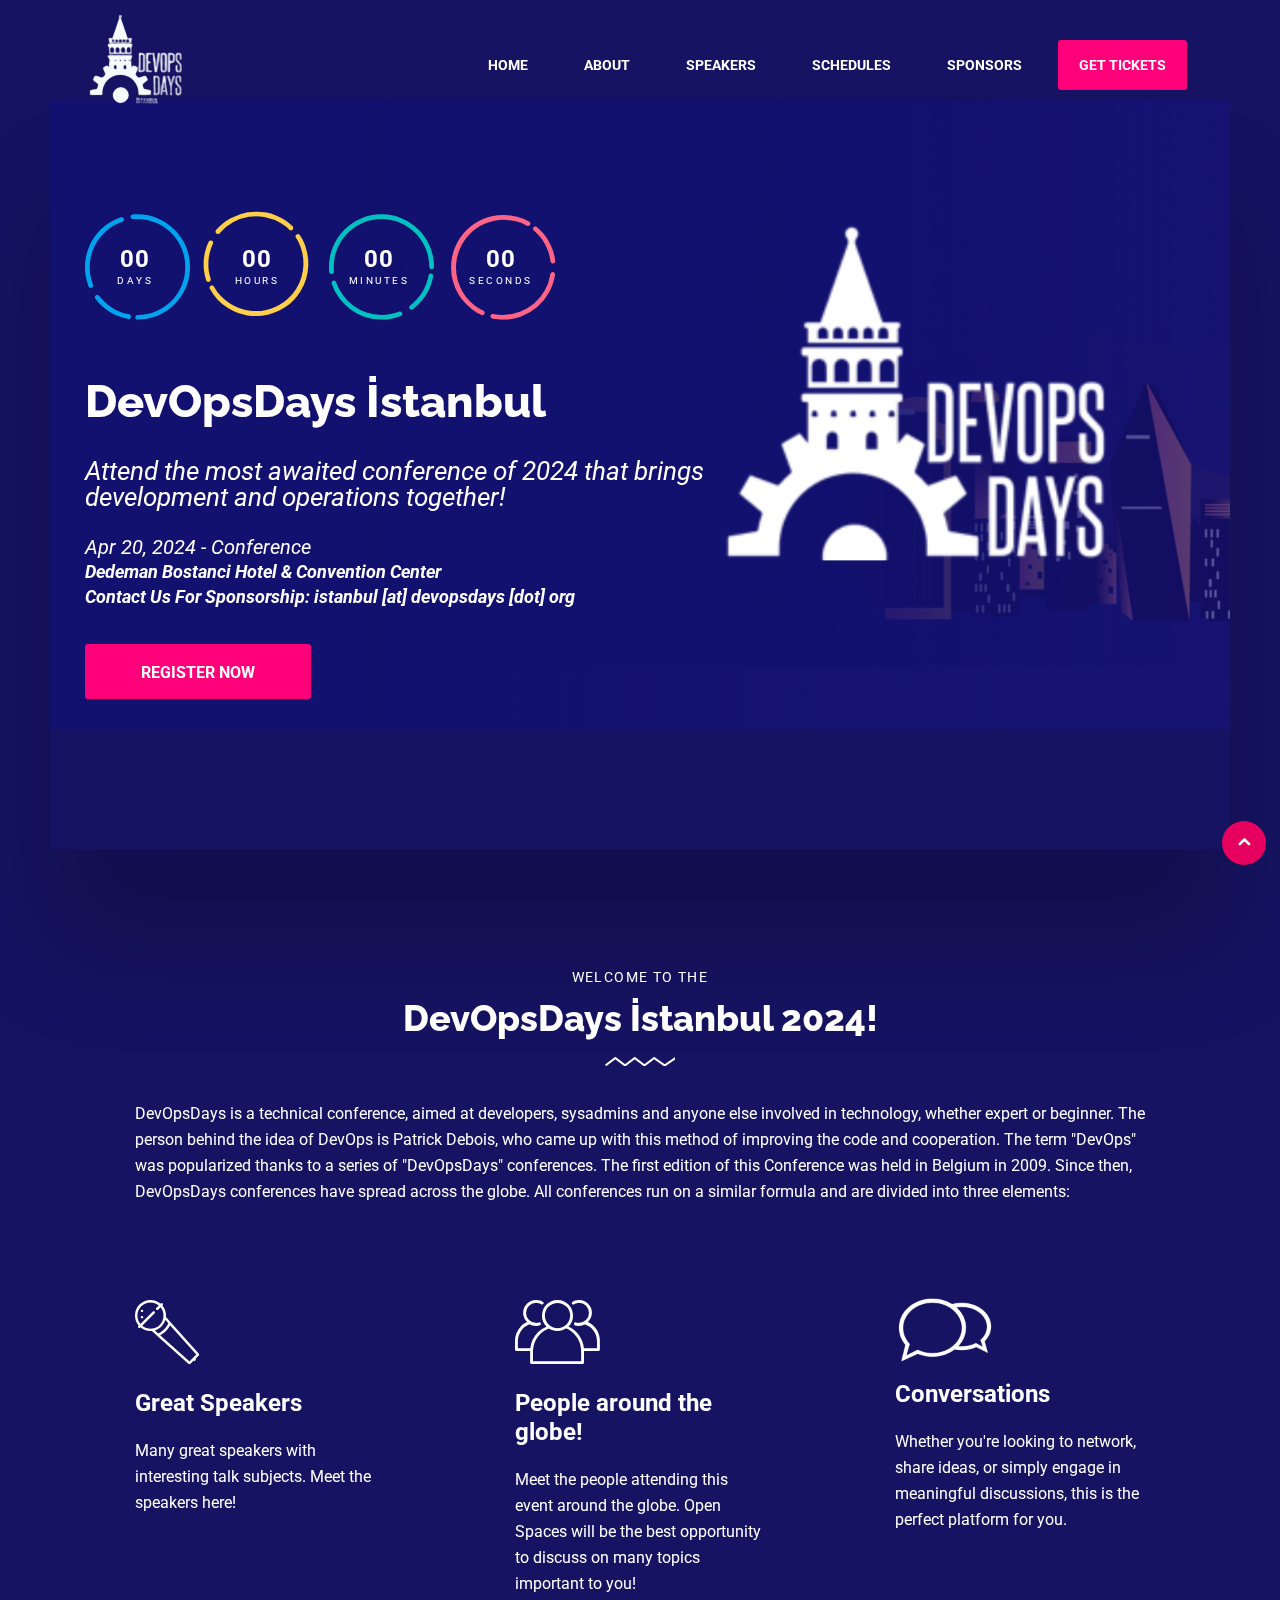
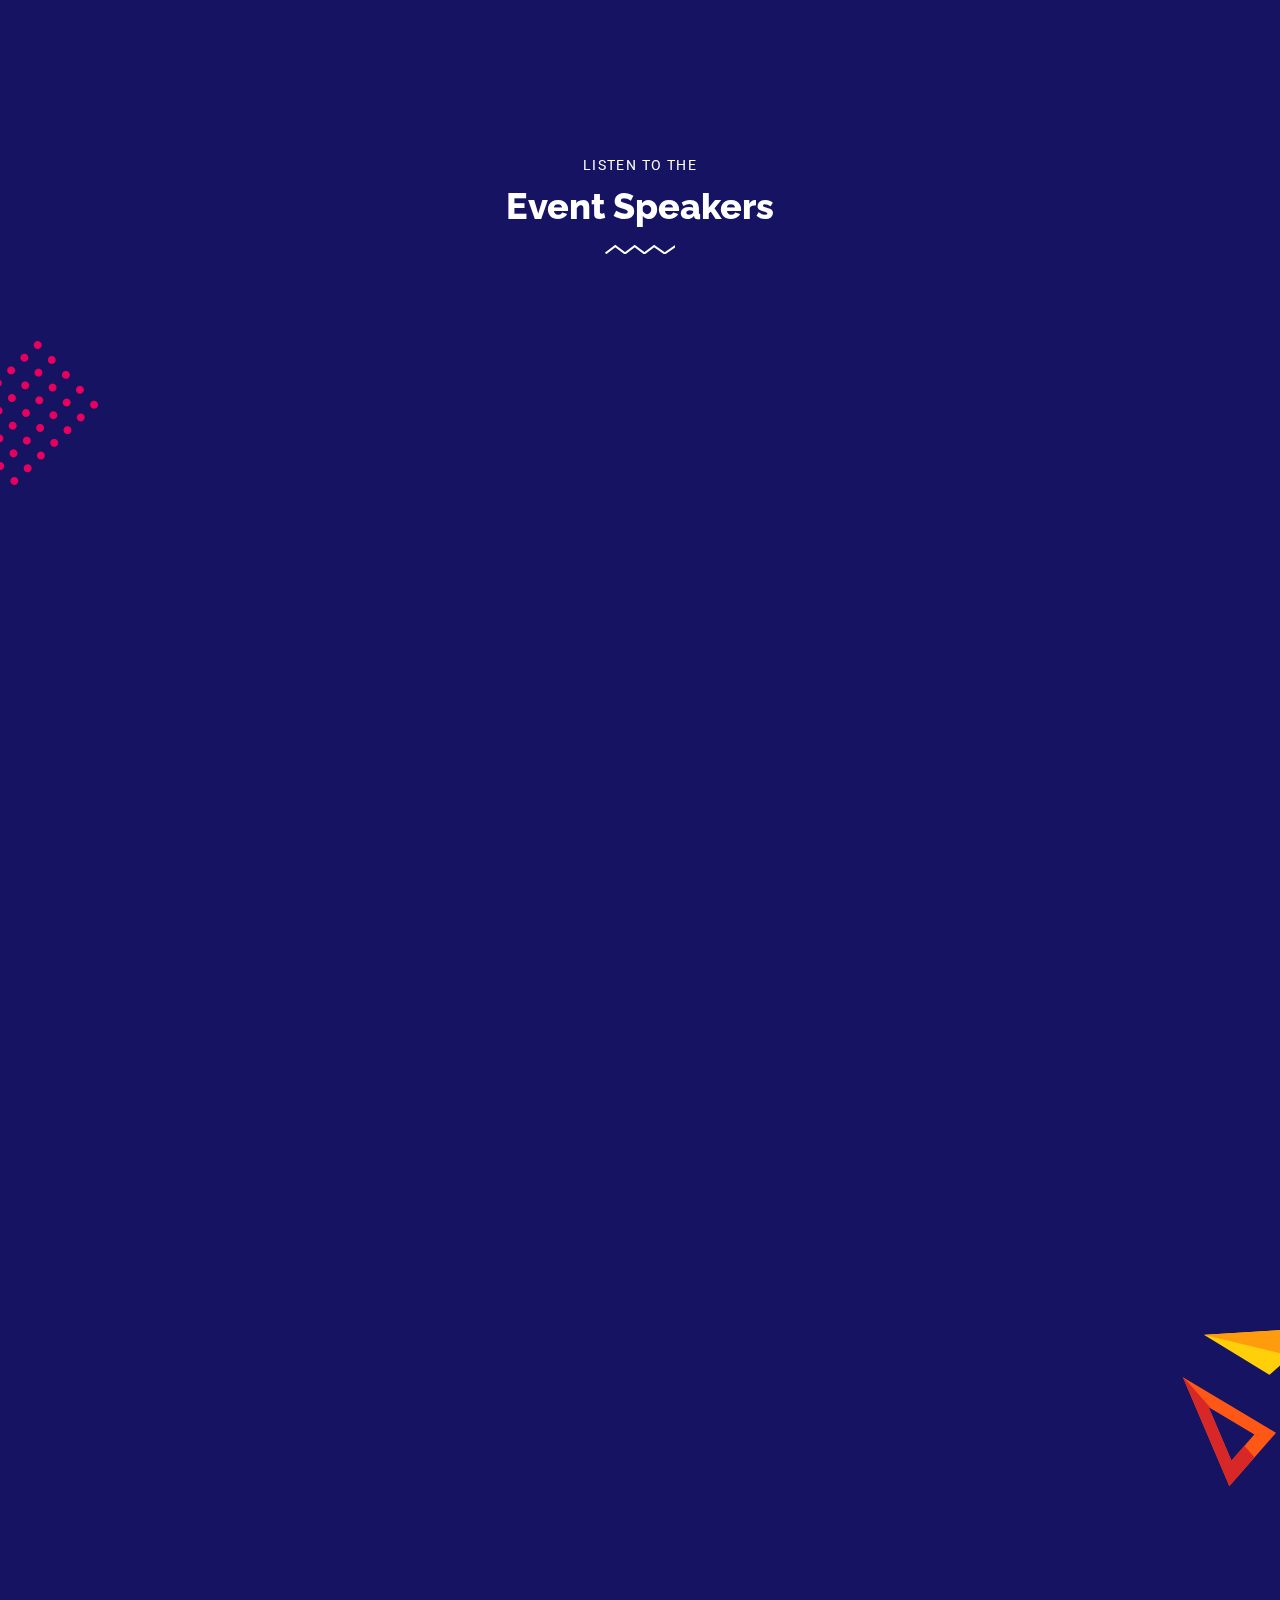
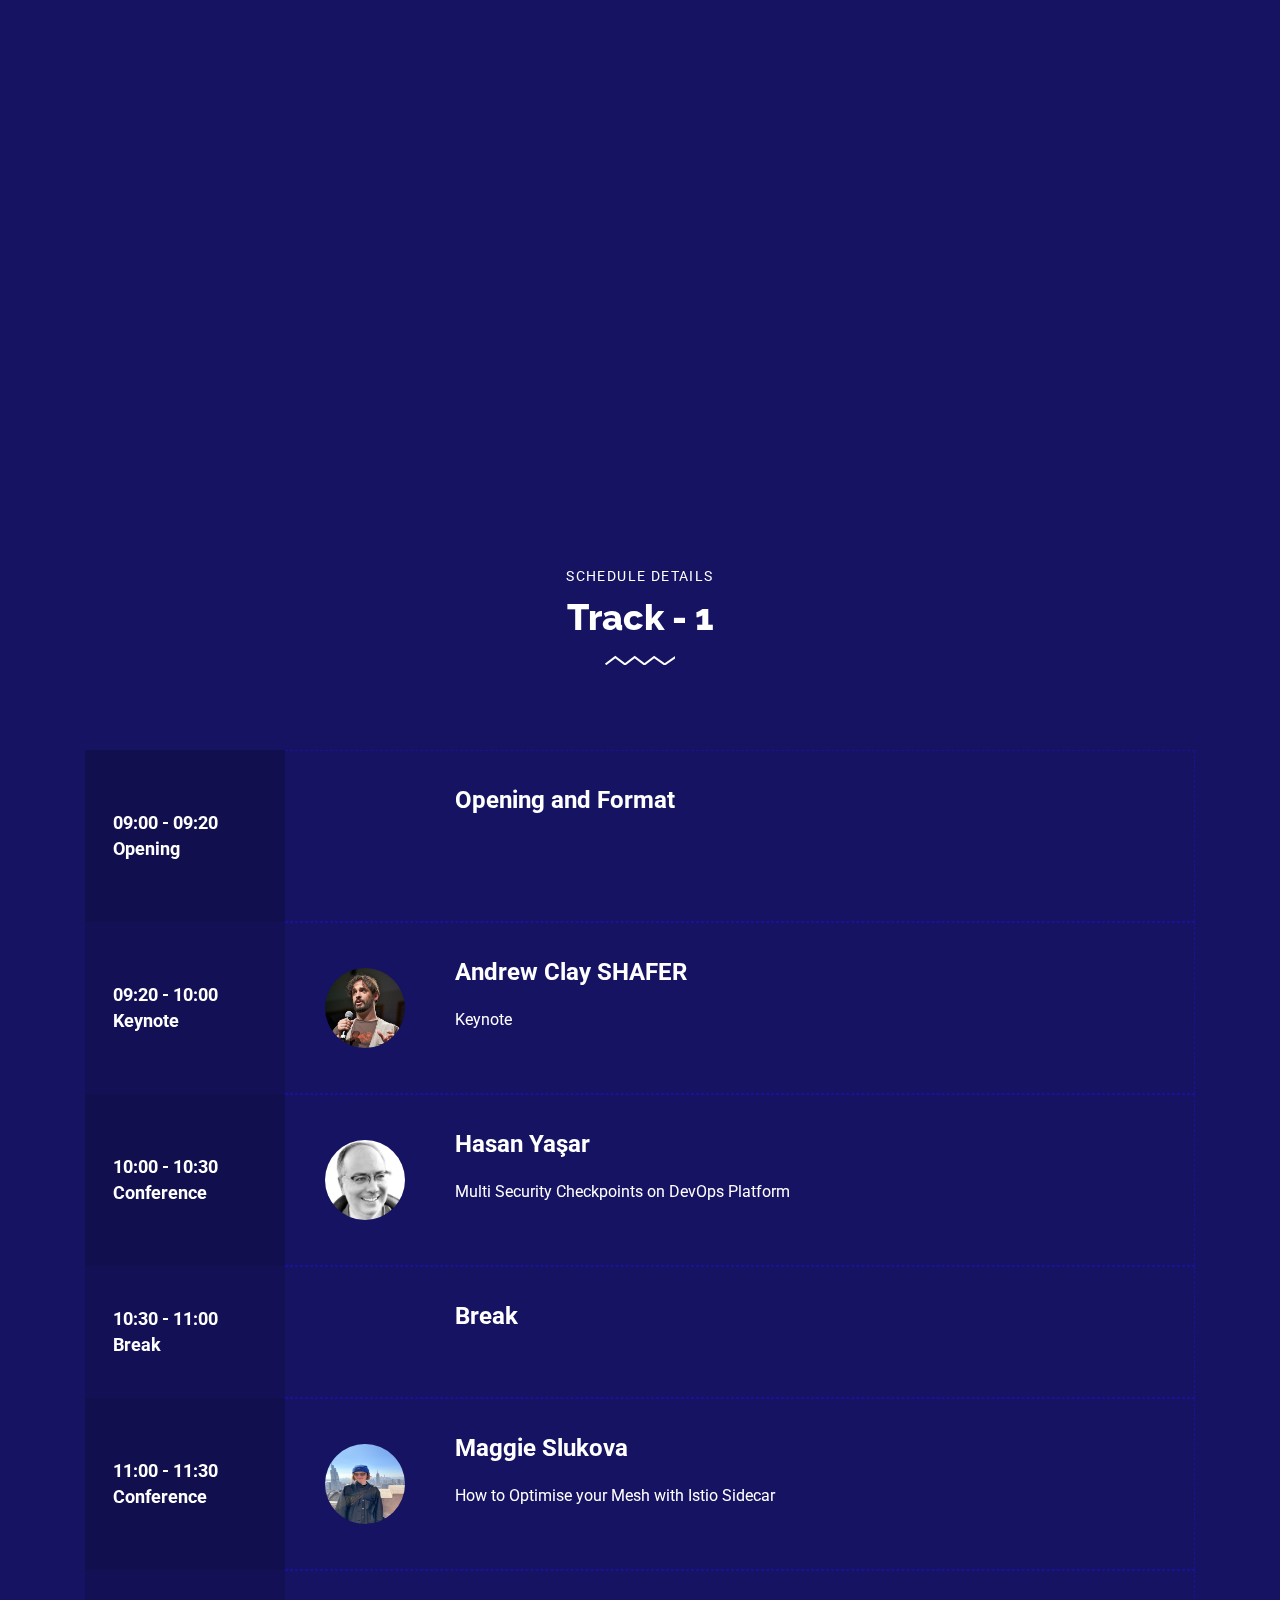
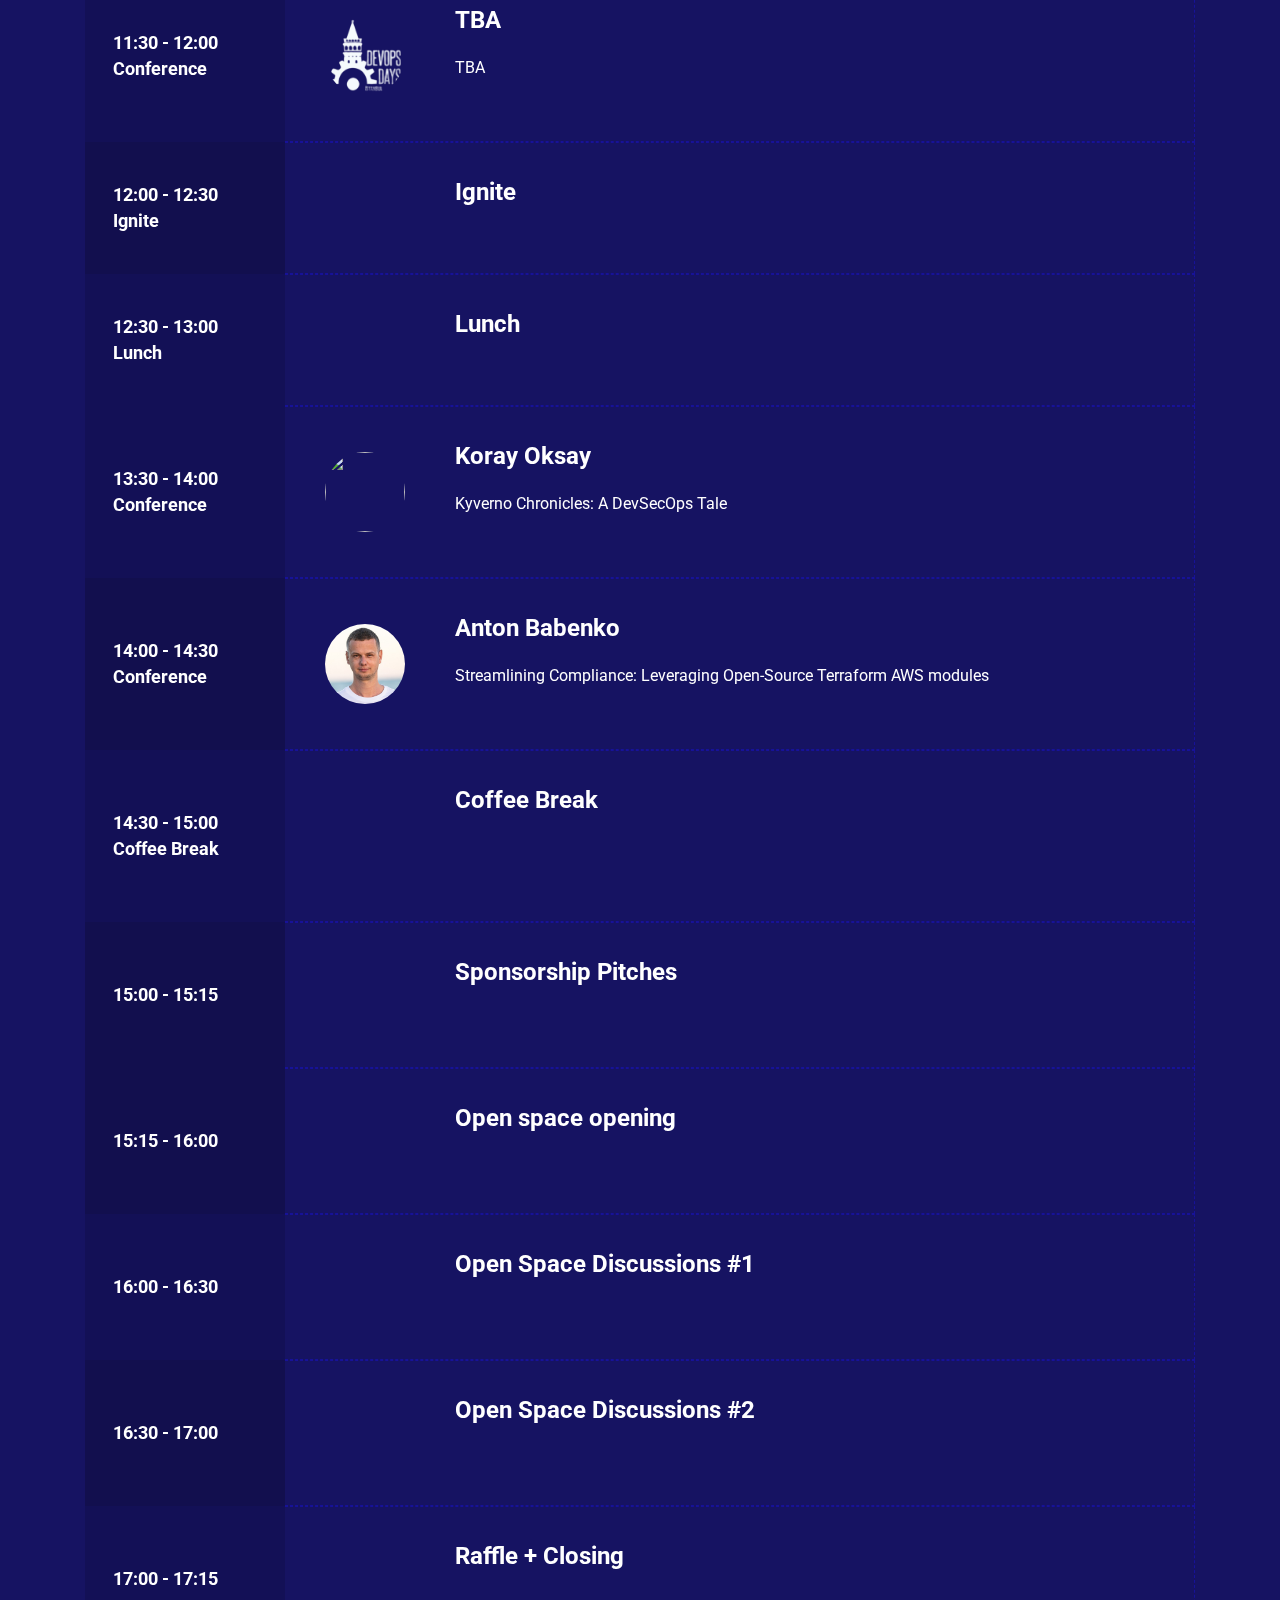
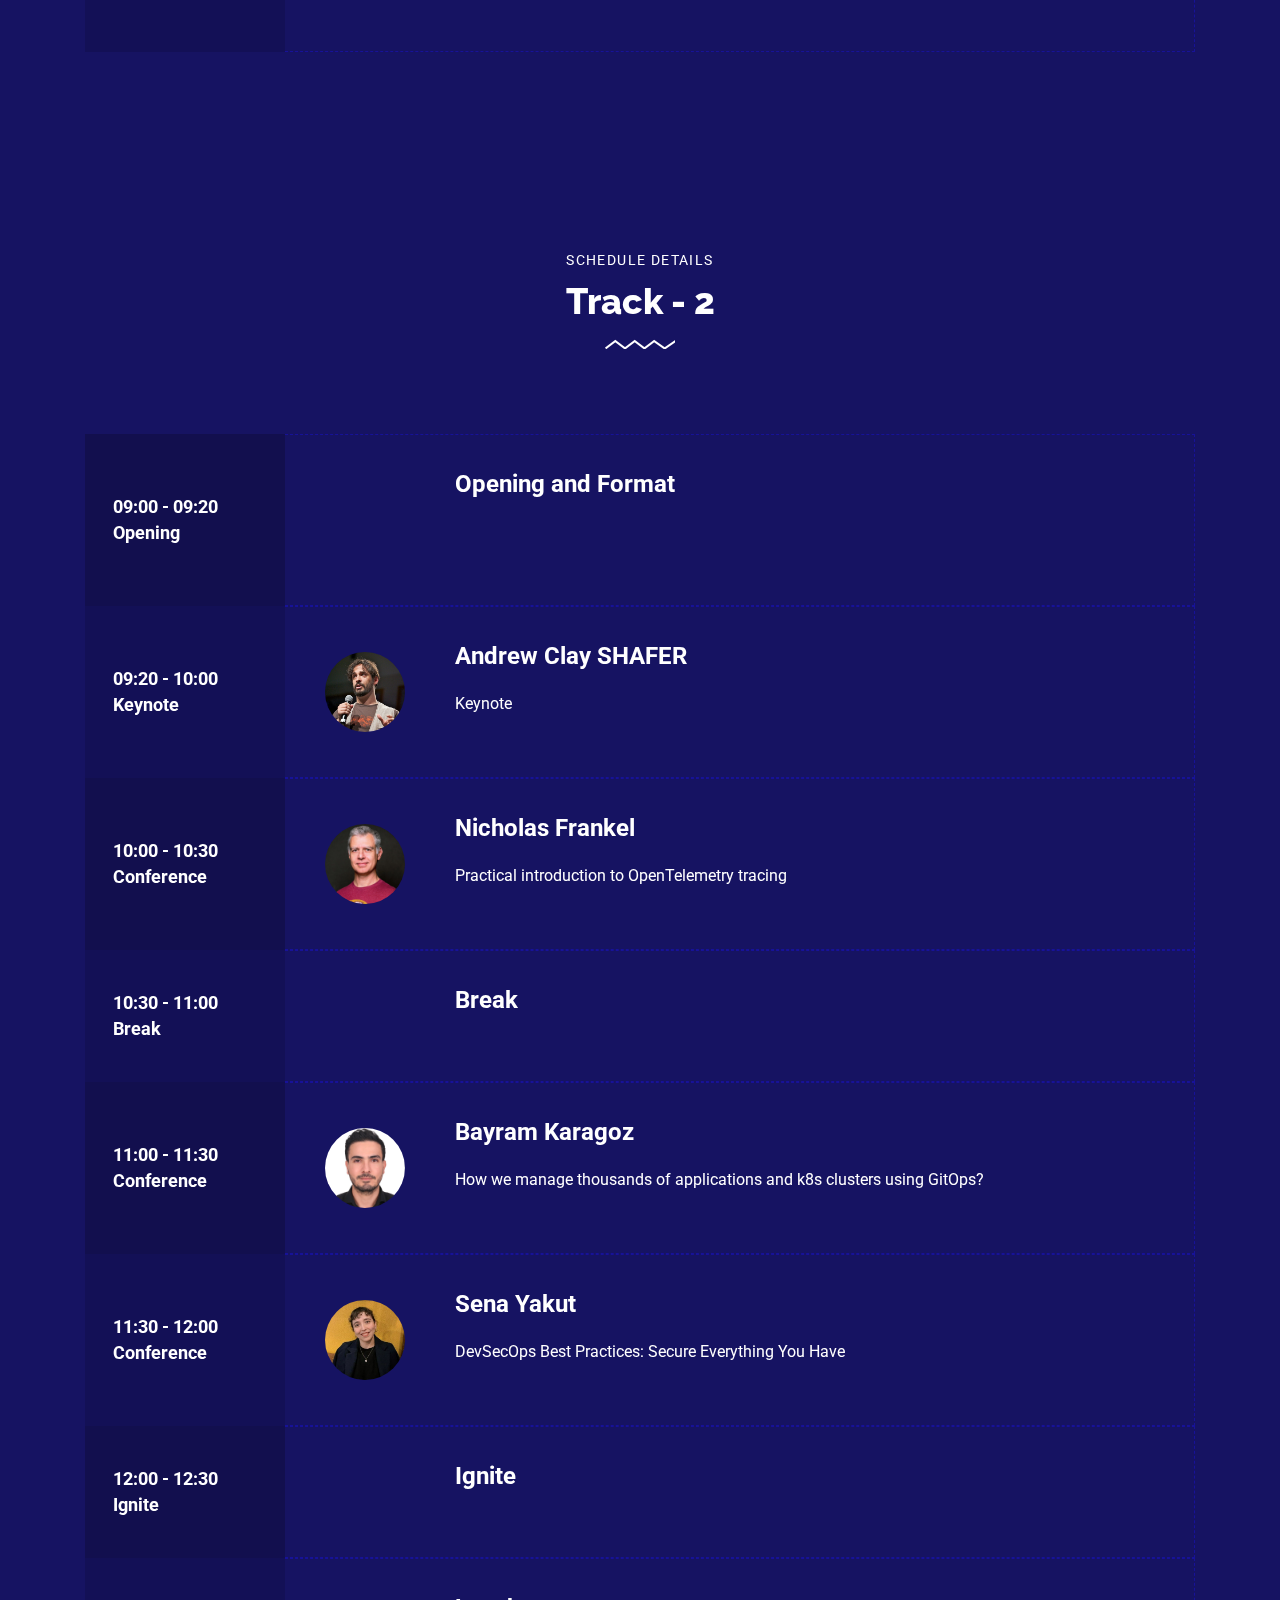
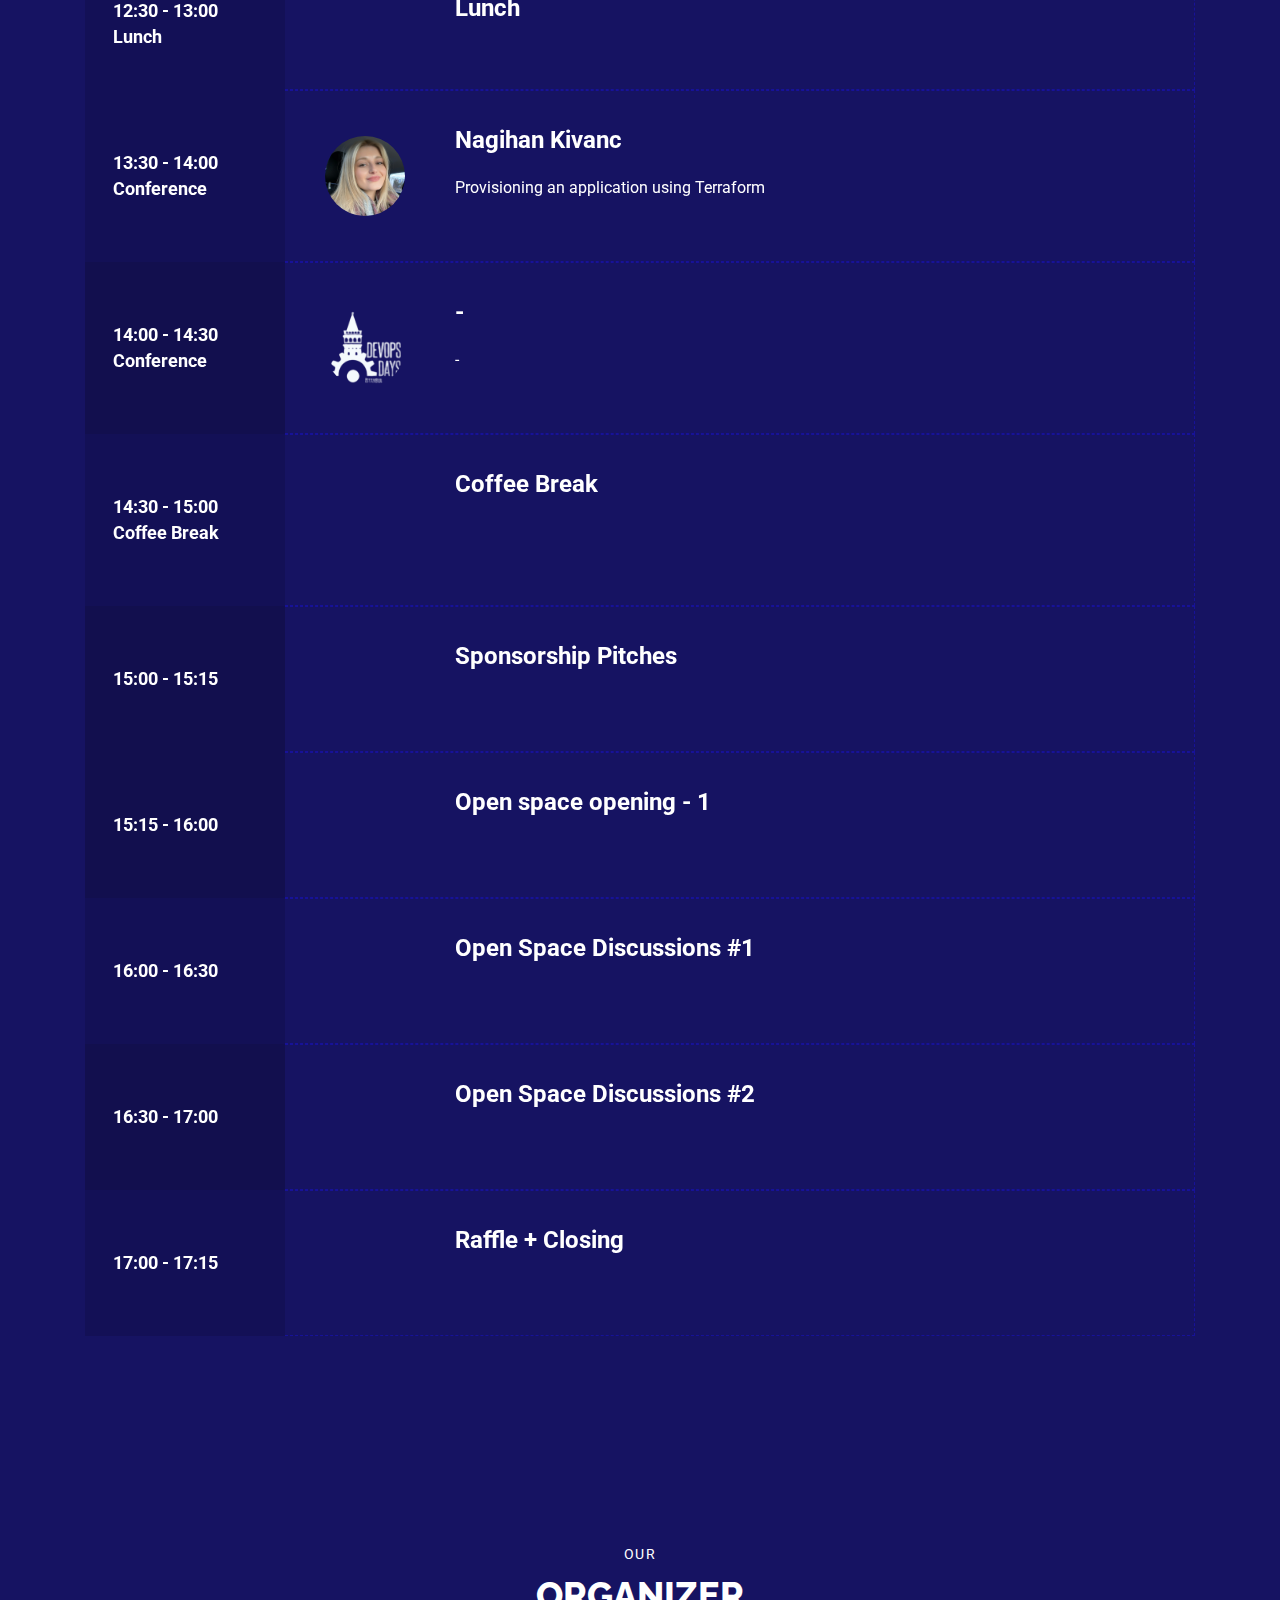
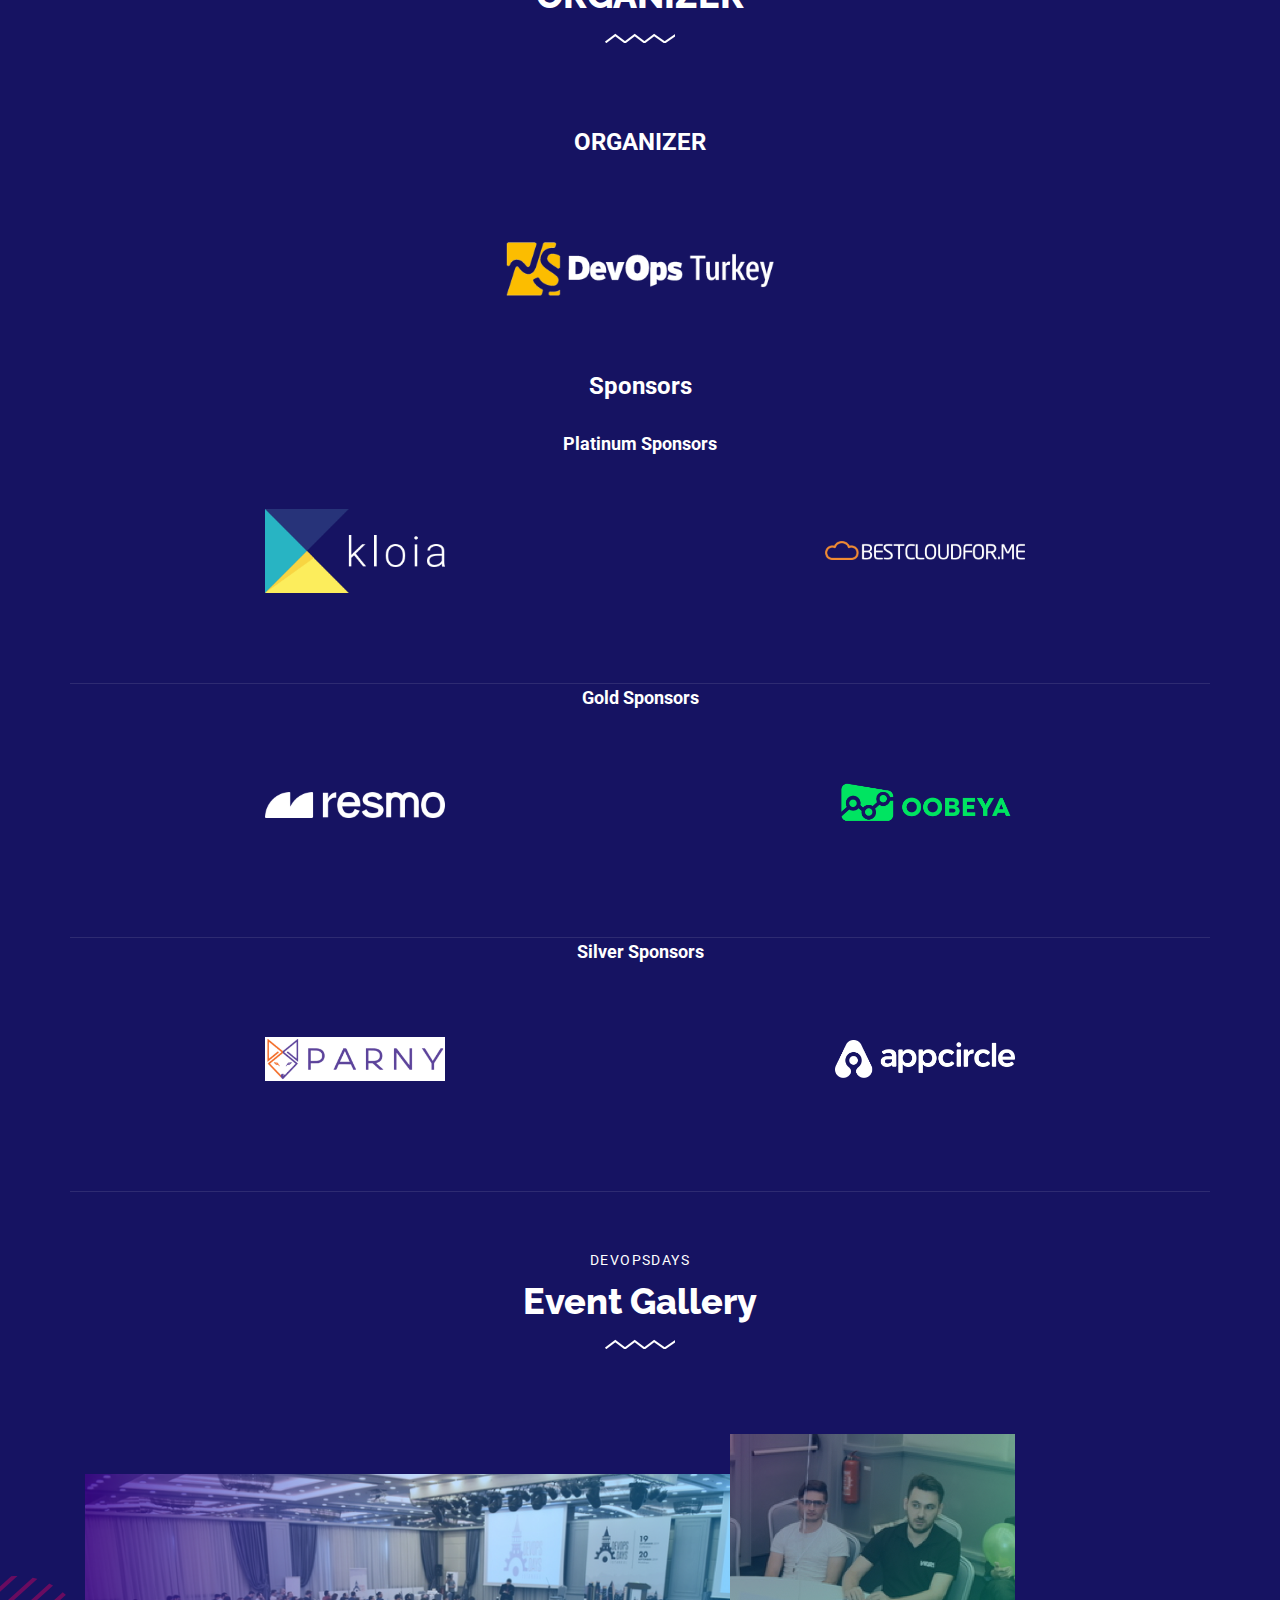
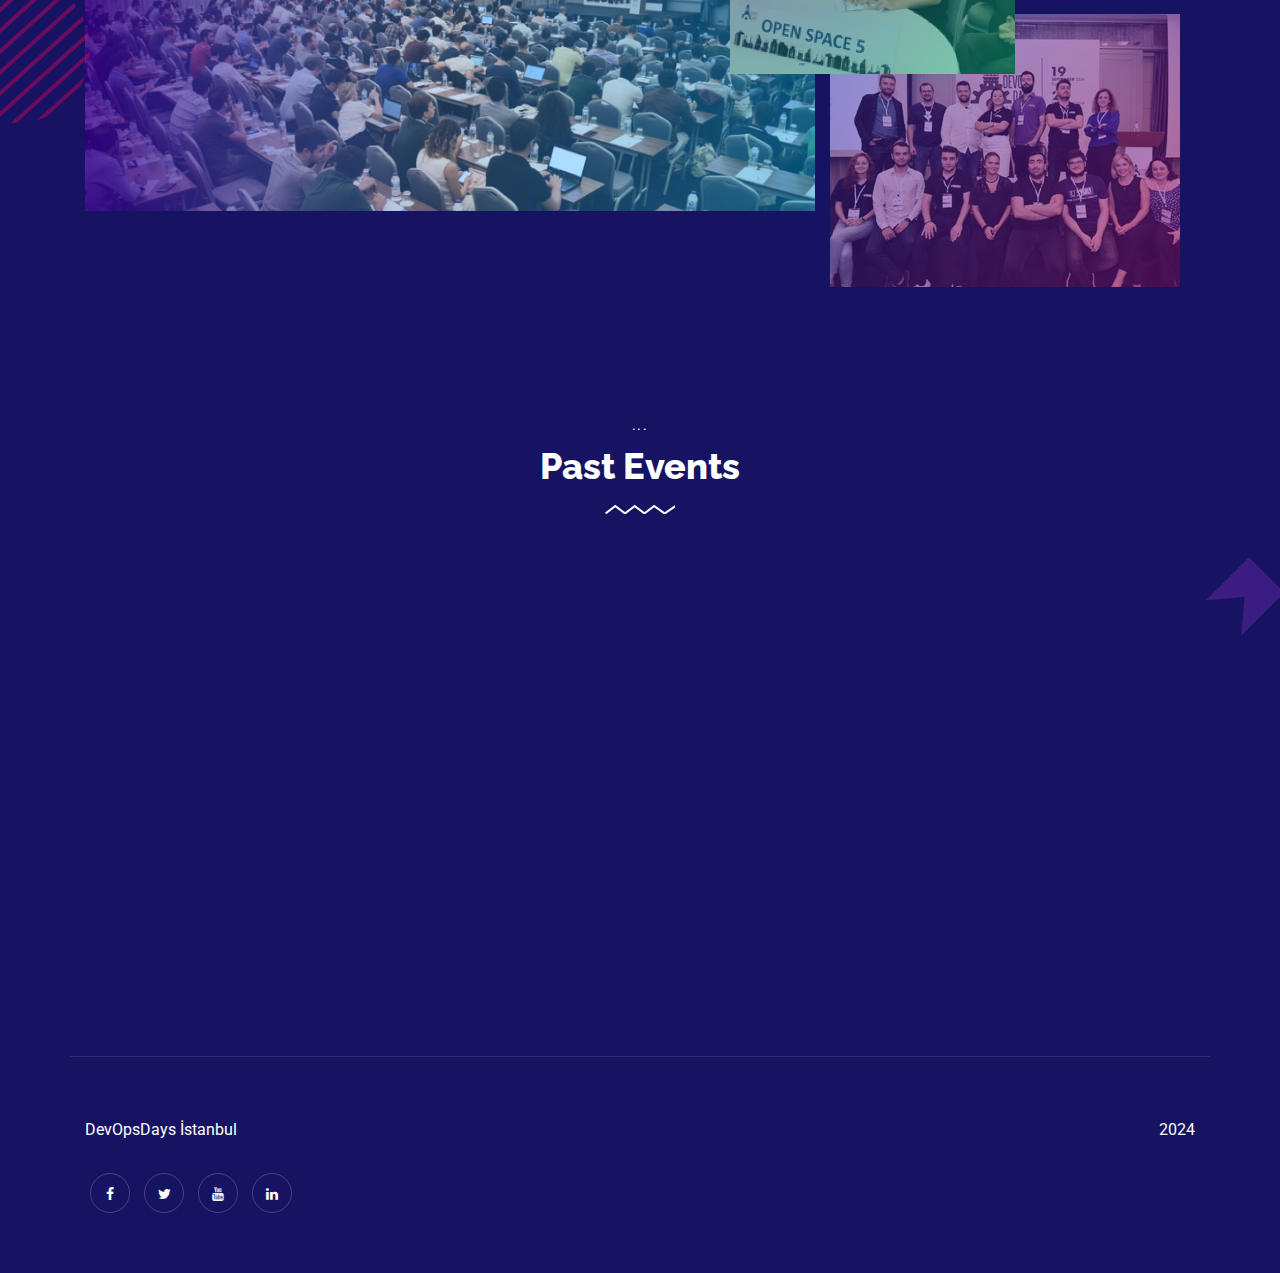
==== commit 590eafd6: "add new sponsorship" ====
--- a/index.html
+++ b/index.html
@@ -1140,9 +1140,7 @@
   </section>
   <!-- ts experience end-->
   
-
-
-   <!-- ts experience start-->
+   <!-- ts experience start1-->
    <section id="schedules" class="ts-schedule ts-schedule-white">
       <div class="container">
          <div class="row">
@@ -1513,7 +1511,15 @@
             <a href="http://resmo.com/" class="sponsors-logo" target="_blank">
                <img class="img-fluid" src="images/sponsors/resmo.png" alt="resmo" width="180">
             </a>
-         </div><!-- col end-->
+         </div>
+         <div class="col-md">
+            <a href="https://oobeya.io/" class="sponsors-logo" target="_blank">
+               <img class="img-fluid" src="images/sponsors/oobeya_logo.png" alt="oobeya" width="180">
+            </a>
+         </div>
+      
+         <!-- col end-->
+
       </div>
       <div class="row sponsors-wrap">
          <div class="col-lg-12">
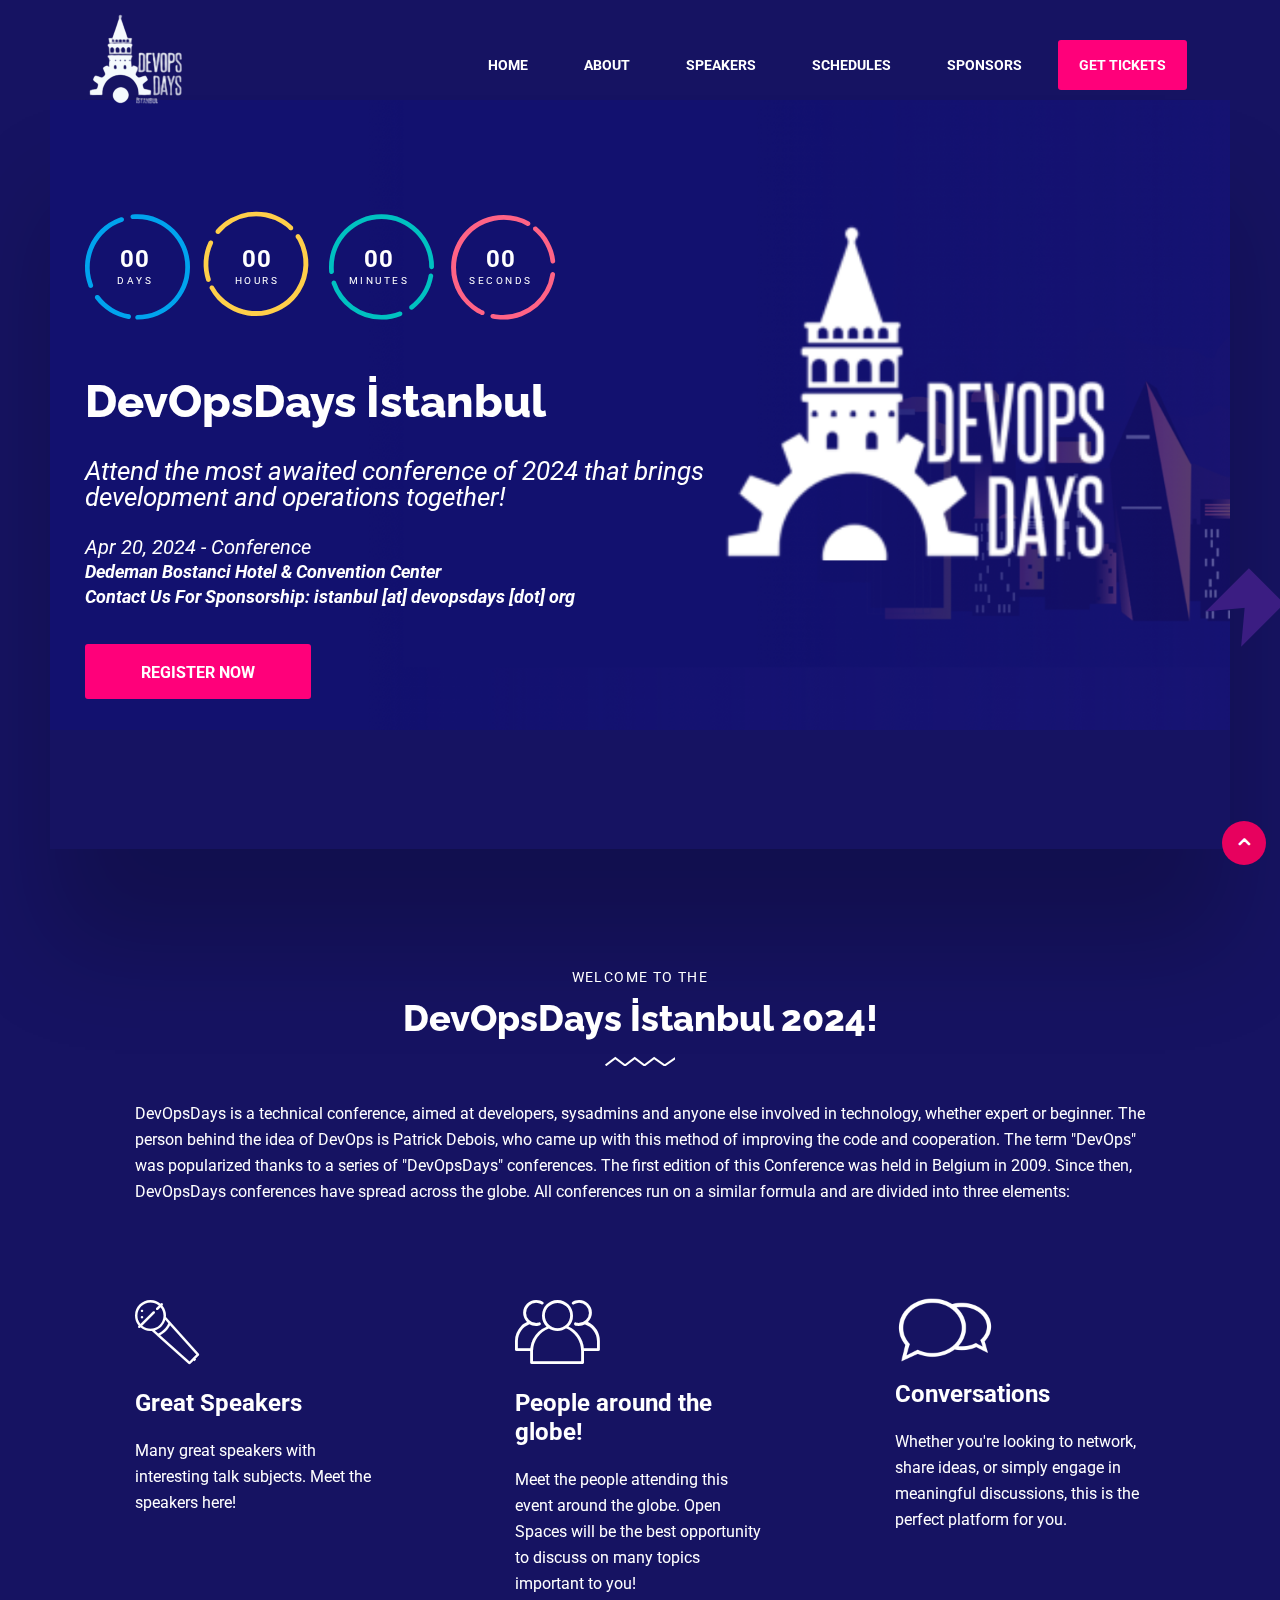
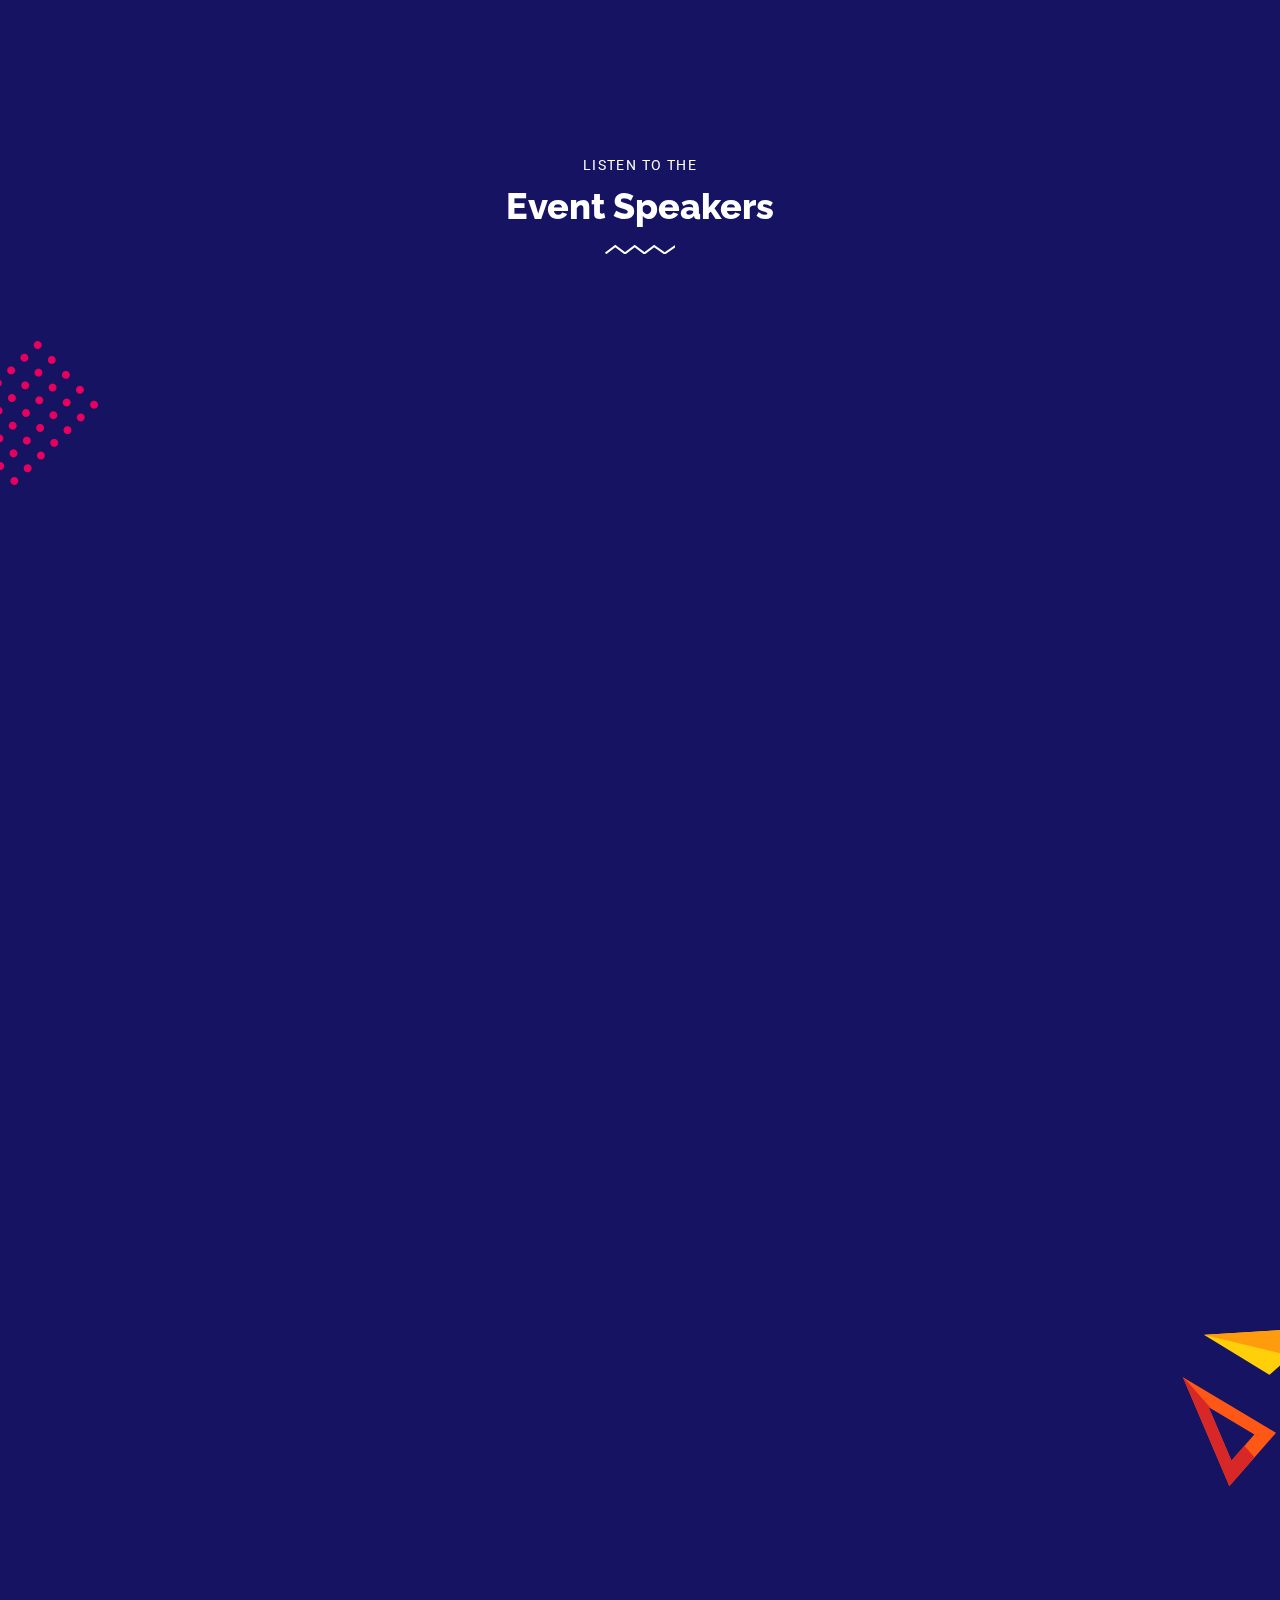
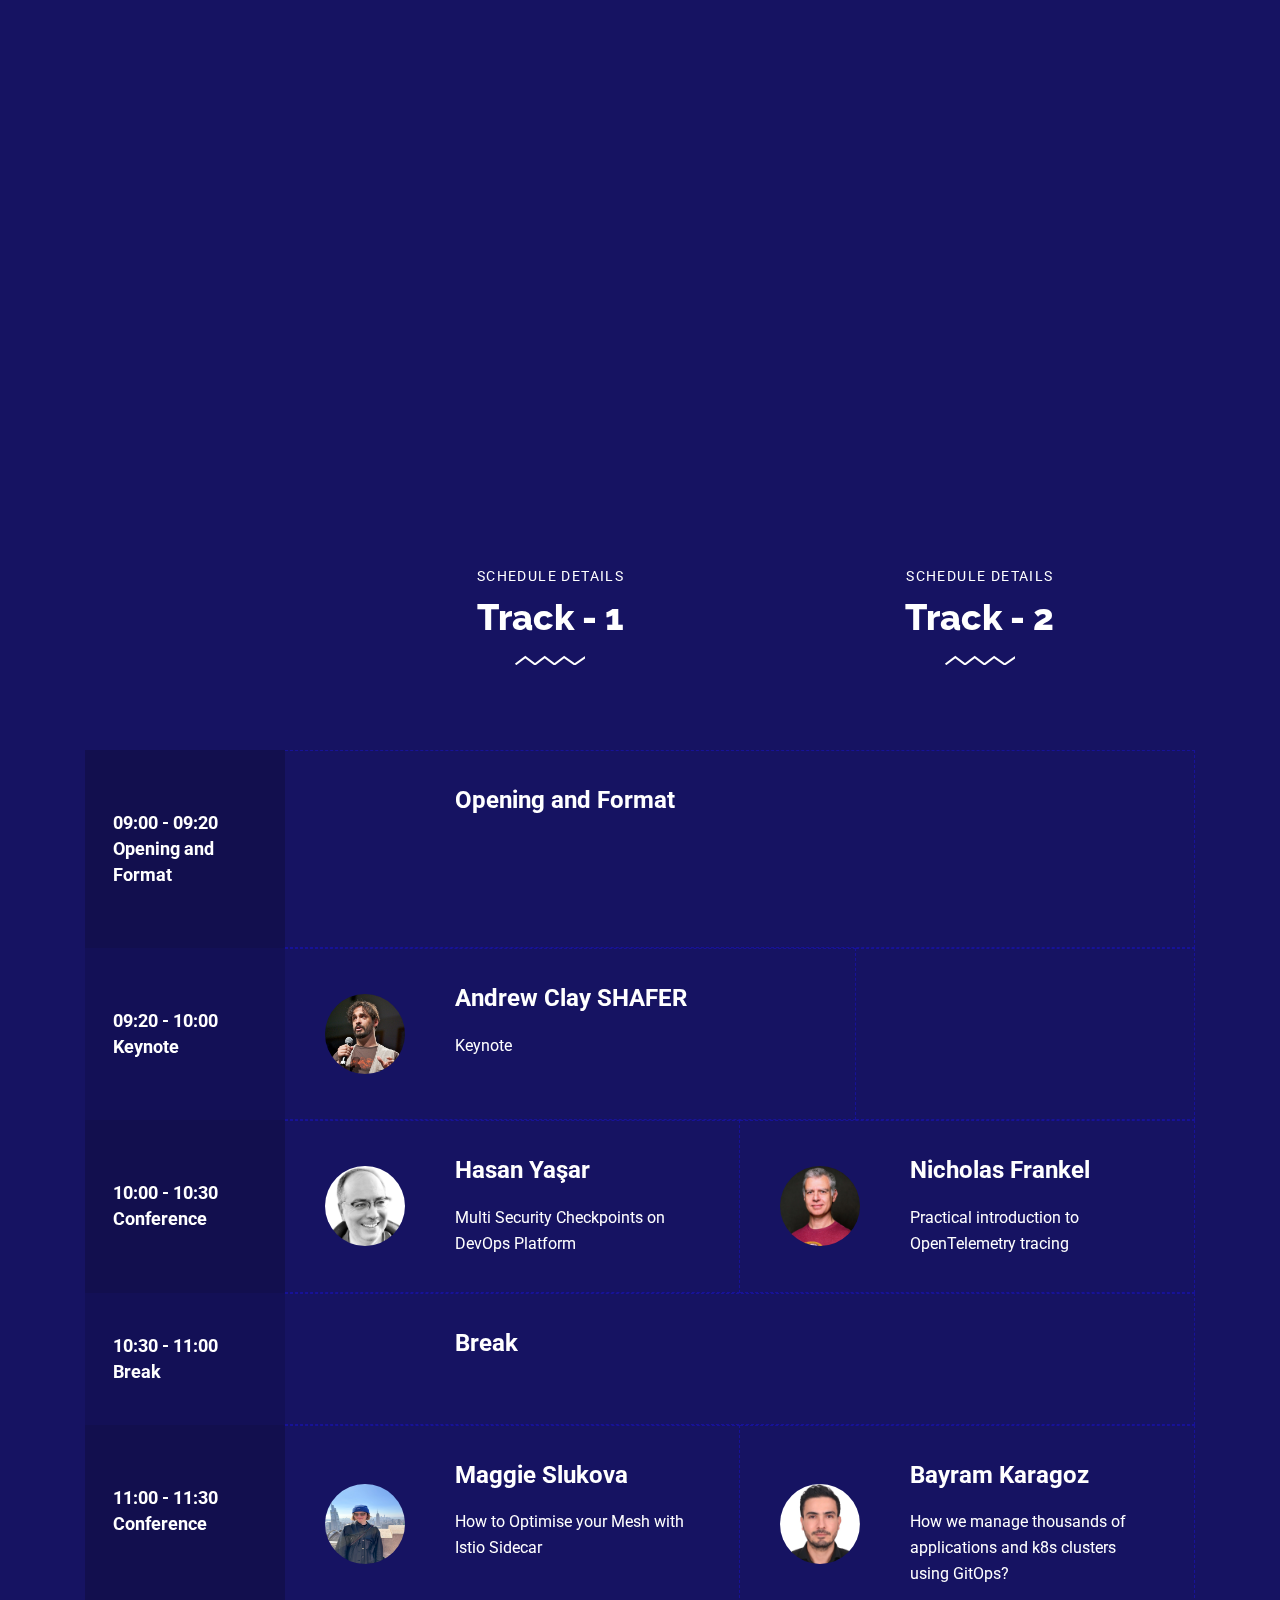
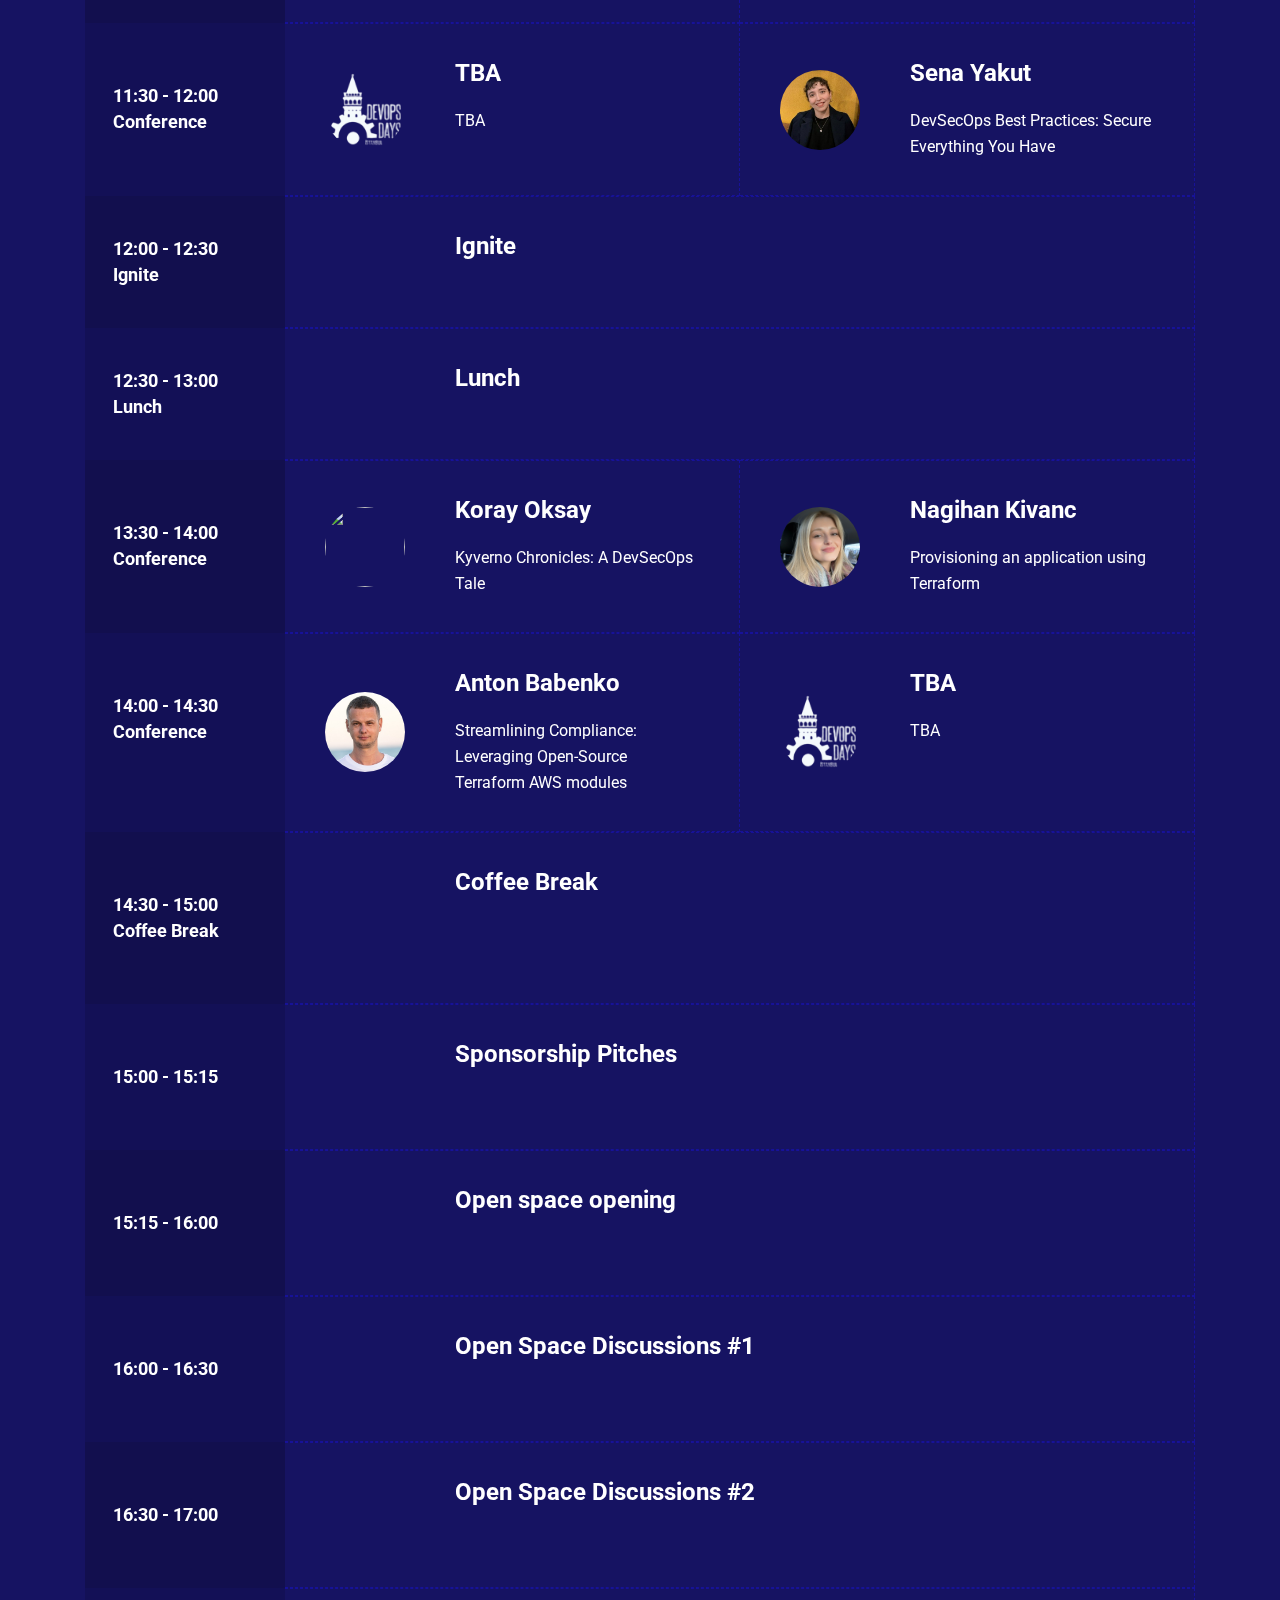
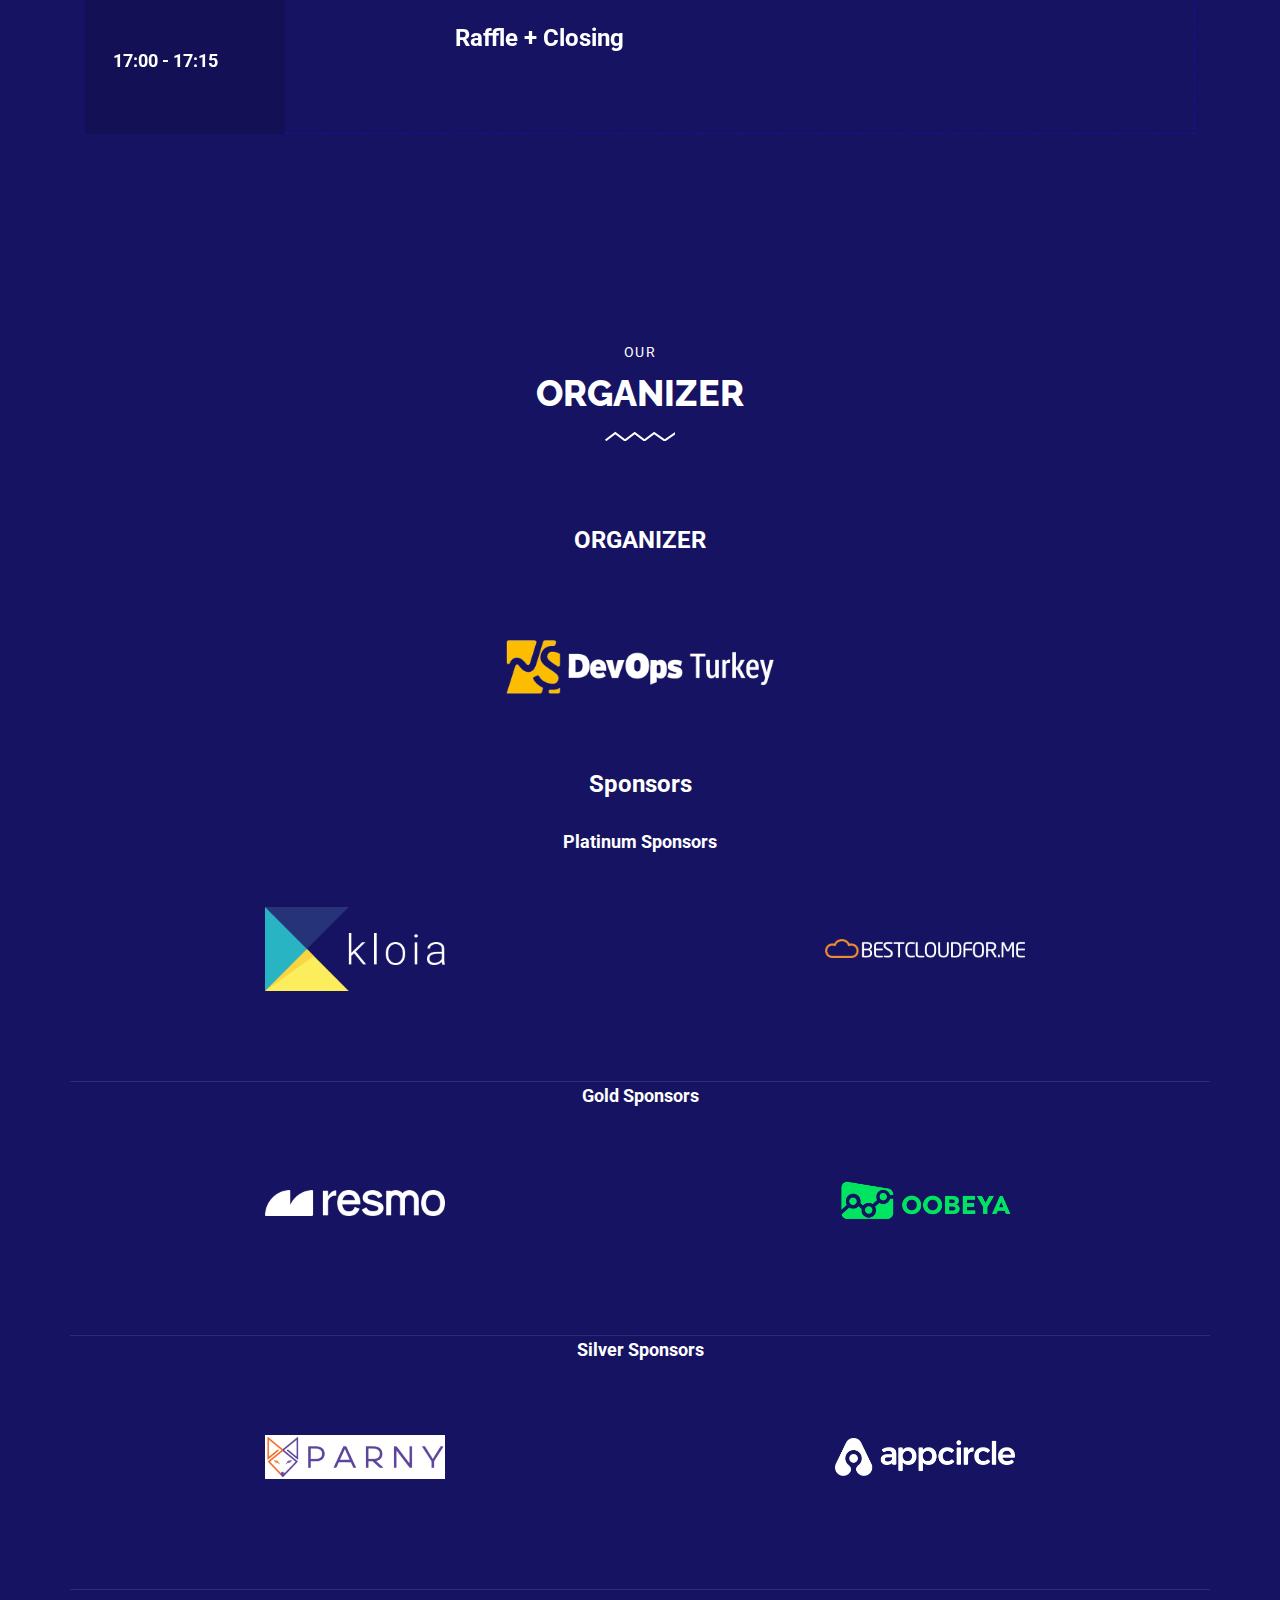
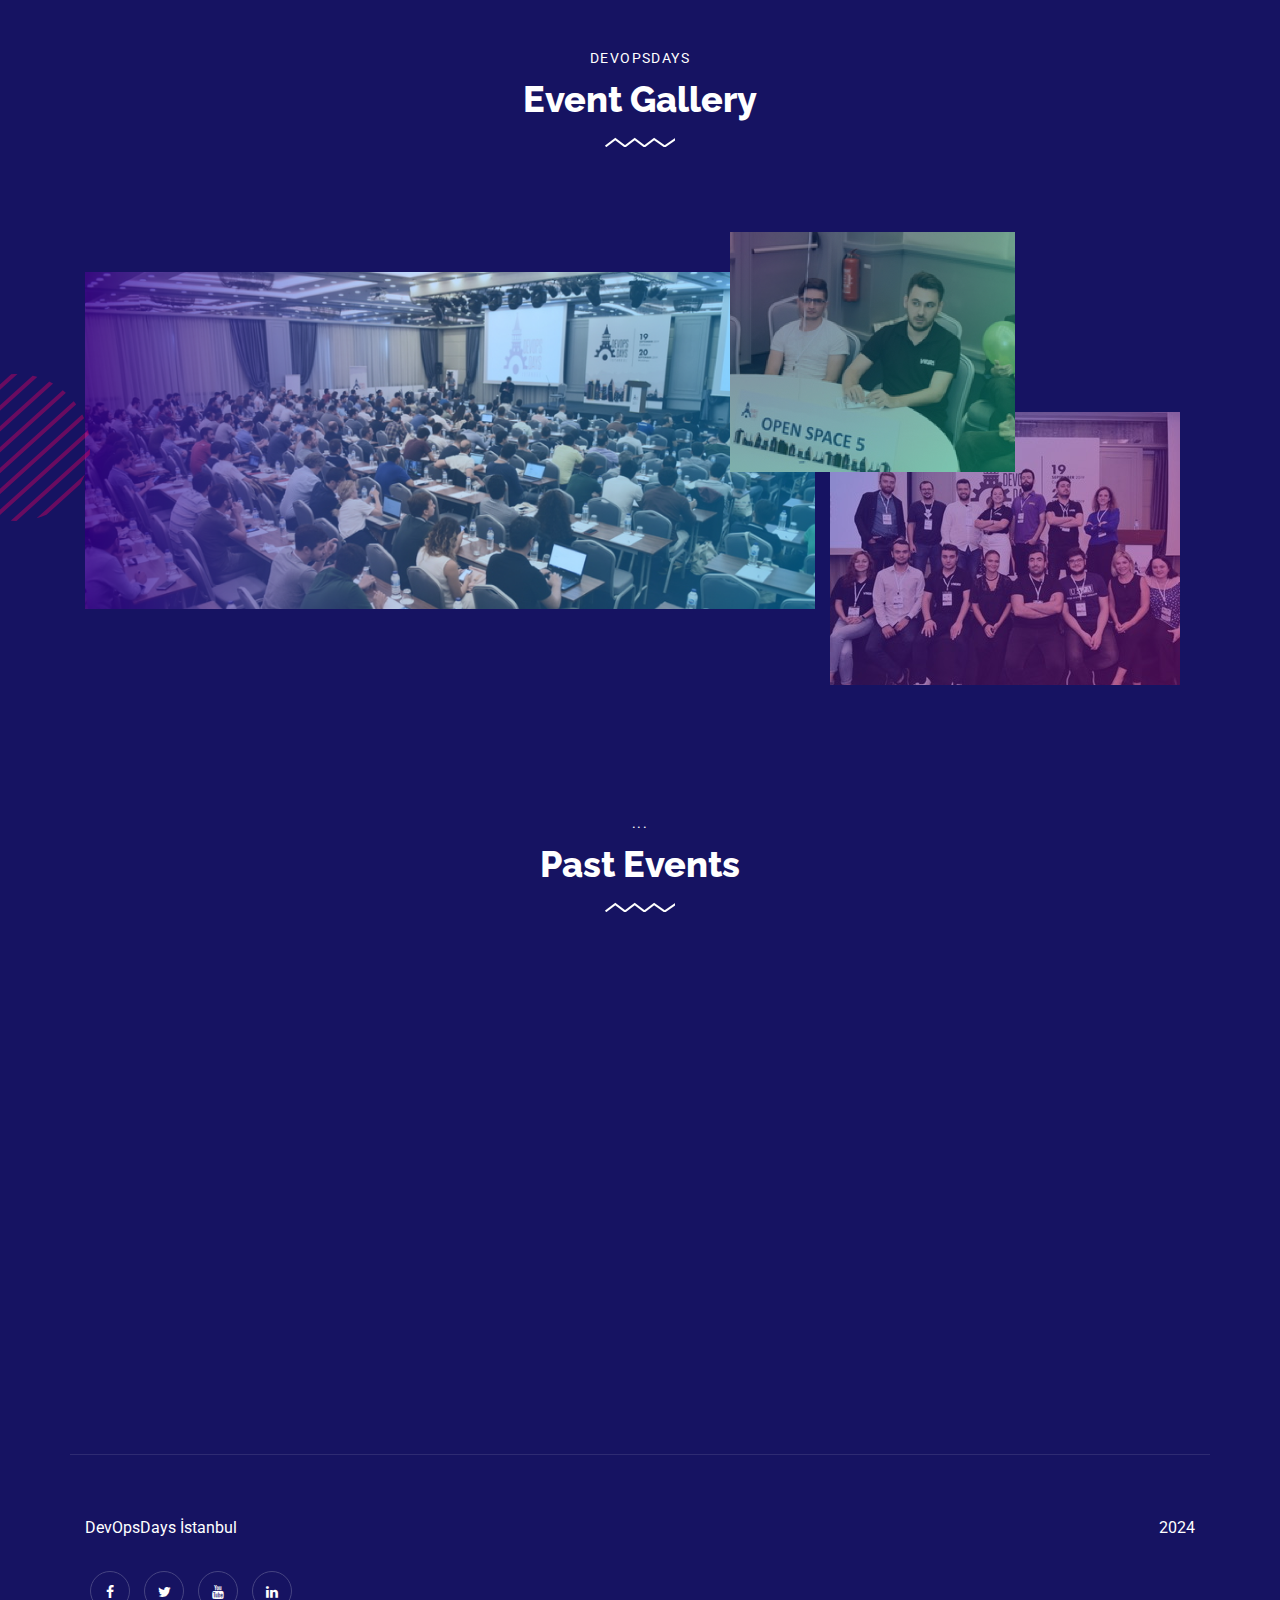
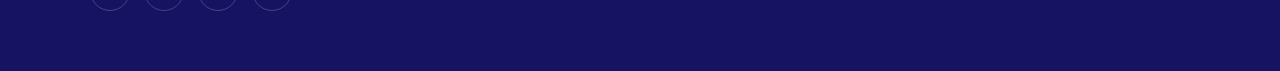
==== commit d2e81688: "update track" ====
--- a/index.html
+++ b/index.html
@@ -46,7 +46,6 @@
    </head>
 
    <body class="body-color">
-
       <div class="body-inner">
          <!-- Header start -->
          <header id="header" class="header header-transparent">
@@ -79,1389 +78,1133 @@
                   </ul>
                </div>
             </nav>
-         </div><!-- container end-->
-      </header>
-      <!--/ Header end -->
-
-      <!-- banner start-->
-      <section class="hero-area content-left" id="home">
-         <div class="banner-item" style="background-image: url(./images/hero_area/banner6.png); background-size: 100%">
+            </div><!-- container end-->
+         </header>
+         <!--/ Header end -->
+
+         <!-- banner start-->
+         <section class="hero-area content-left" id="home">
+            <div class="banner-item" style="background-image: url(./images/hero_area/banner6.png); background-size: 100%">
+               <div class="container">
+                  <div class="row">
+                     <div class="col-lg-7">
+                        <div class="banner-content-wrap">
+                           <div class="countdown wow fadeInUp" data-wow-duration="1.5s" data-wow-delay="800ms">
+                              <div class="counter-item">
+                                 <i class="icon icon-ring-1Asset-1"></i>
+                                 <span class="days">00</span>
+                                 <div class="smalltext">Days</div>
+
+                              </div>
+                              <div class="counter-item">
+                                 <i class="icon icon-ring-4Asset-3"></i>
+                                 <span class="hours">00</span>
+                                 <div class="smalltext">Hours</div>
+                              </div>
+                              <div class="counter-item">
+                                 <i class="icon icon-ring-3Asset-2"></i>
+                                 <span class="minutes">00</span>
+                                 <div class="smalltext">Minutes</div>
+                              </div>
+                              <div class="counter-item">
+                                 <i class="icon icon-ring-4Asset-3"></i>
+                                 <span class="seconds">00</span>
+                                 <div class="smalltext">Seconds</div>
+                              </div>
+                           </div>
+                           <!-- Countdown end -->
+                           <h1 class="banner-title wow fadeInUp" data-wow-duration="1.5s" data-wow-delay="700ms" style="font-size: 45px;">
+                              DevOpsDays İstanbul
+                           </h1>
+                           <p class="banner-info wow fadeInUp" data-wow-duration="1.5s" data-wow-delay="500ms">
+                              <span style="font-size: 26px;">Attend the most awaited conference of 2024 that brings development and operations together!</span>
+                              <br>
+                              <br>
+                              Apr 20, 2024 - Conference<br>
+                              <b style="font-size: 18px;">Dedeman Bostanci Hotel & Convention Center</b>
+                              <br>
+                              <b style="font-size: 18px;">Contact Us For Sponsorship: istanbul [at] devopsdays [dot] org</b>
+                           </b>
+                              
+
+                           </p>   
+                           <div class="banner-btn wow fadeInUp">
+                              <a class="btn" target="_blank" href="https://kommunity.com/devops-turkiye/events/devopsdays-istanbul-2024-45c781c4/tickets">REGISTER NOW</a>
+                           </div>
+
+                           <p class="banner-info wow fadeInUp" data-wow-duration="1.5s" data-wow-delay="500ms">
+                              <!-- <br>Join the conversation on the <b>Discord</b><br> -->
+                           </p>
+                           <div class="banner-btn wow fadeInUp">
+                              <!-- <a class="btn registerNow" href="https://kommunity.com/widget/devops-turkiye/events/devopsdays-turkiye-online-2020-c0b34c6a/tickets">REGISTER NOW</a> -->
+                              <!-- <a class="btn" target="_blank" style="background-color: #5E75C5" href="https://discord.gg/h7kGvjw">JOIN DISCORD</a> -->
+                           </div>
+                        </div>
+                        <!-- Banner content wrap end -->
+                     </div><!-- col end-->
+                  </div><!-- row end-->
+               </div>
+               <!-- Container end -->
+            </div>
+         </section>
+         <!-- banner end-->
+
+         <!-- ts intro start -->
+         <section id="about" class="ts-intro event-intro">
             <div class="container">
                <div class="row">
-                  <div class="col-lg-7">
-                     <div class="banner-content-wrap">
-                        <div class="countdown wow fadeInUp" data-wow-duration="1.5s" data-wow-delay="800ms">
-                           <div class="counter-item">
-                              <i class="icon icon-ring-1Asset-1"></i>
-                              <span class="days">00</span>
-                              <div class="smalltext">Days</div>
-
-                           </div>
-                           <div class="counter-item">
-                              <i class="icon icon-ring-4Asset-3"></i>
-                              <span class="hours">00</span>
-                              <div class="smalltext">Hours</div>
-                           </div>
-                           <div class="counter-item">
-                              <i class="icon icon-ring-3Asset-2"></i>
-                              <span class="minutes">00</span>
-                              <div class="smalltext">Minutes</div>
-                           </div>
-                           <div class="counter-item">
-                              <i class="icon icon-ring-4Asset-3"></i>
-                              <span class="seconds">00</span>
-                              <div class="smalltext">Seconds</div>
-                           </div>
-                        </div>
-                        <!-- Countdown end -->
-                        <h1 class="banner-title wow fadeInUp" data-wow-duration="1.5s" data-wow-delay="700ms" style="font-size: 45px;">
-                           DevOpsDays İstanbul
-                        </h1>
-                        <p class="banner-info wow fadeInUp" data-wow-duration="1.5s" data-wow-delay="500ms">
-                           <span style="font-size: 26px;">Attend the most awaited conference of 2024 that brings development and operations together!</span>
-                           <br>
-                           <br>
-                           Apr 20, 2024 - Conference<br>
-                           <b style="font-size: 18px;">Dedeman Bostanci Hotel & Convention Center</b>
-                           <br>
-                           <b style="font-size: 18px;">Contact Us For Sponsorship: istanbul [at] devopsdays [dot] org</b>
-                        </b>
-                           
-
-                        </p>   
-                        <div class="banner-btn wow fadeInUp">
-                            <a class="btn" target="_blank" href="https://kommunity.com/devops-turkiye/events/devopsdays-istanbul-2024-45c781c4/tickets">REGISTER NOW</a>
-                        </div>
-
-                        <p class="banner-info wow fadeInUp" data-wow-duration="1.5s" data-wow-delay="500ms">
-                           <!-- <br>Join the conversation on the <b>Discord</b><br> -->
+                  <div class="col-lg-12 mx-auto">
+                     <h2 class="section-title white" style="margin-bottom: 0">
+                        <span>Welcome to the</span>
+                        DevOpsDays İstanbul 2024!
+                     </h2>
+                     <div class="single-intro-text">
+                        <p>
+                           DevOpsDays is a technical conference, aimed at developers, sysadmins and anyone else involved in technology, whether expert or beginner. The person behind the idea of DevOps is Patrick Debois, who came up with this method of improving the code and cooperation.
+
+                           The term "DevOps" was popularized thanks to a series of "DevOpsDays" conferences. The first edition of this Conference was held in Belgium in 2009. Since then, DevOpsDays conferences have spread across the globe. All conferences run on a similar formula and are divided into three elements:
                         </p>
-                        <div class="banner-btn wow fadeInUp">
-                           <!-- <a class="btn registerNow" href="https://kommunity.com/widget/devops-turkiye/events/devopsdays-turkiye-online-2020-c0b34c6a/tickets">REGISTER NOW</a> -->
-                           <!-- <a class="btn" target="_blank" style="background-color: #5E75C5" href="https://discord.gg/h7kGvjw">JOIN DISCORD</a> -->
-                        </div>
-                     </div>
-                     <!-- Banner content wrap end -->
+                     </div>
                   </div><!-- col end-->
                </div><!-- row end-->
+               <div class="row">
+                  <div class="col-lg-4">
+                     <div class="single-intro-text">
+                        <i class="icon-speaker"></i>
+                        <h3 class="ts-title">Great Speakers</h3>
+                        <p>
+                           Many great speakers with interesting talk subjects. Meet the speakers here!
+                        </p>
+                     </div>
+                  </div><!-- col end-->
+                  <div class="col-lg-4">
+                     <div class="single-intro-text">
+                        <i class="icon-people"></i>
+                        <h3 class="ts-title">People around the globe!</h3>
+                        <p>
+                           Meet the people attending this event around the globe. Open Spaces will be the best opportunity to discuss on many topics important to you!
+                        </p>
+                     </div>
+                  </div><!-- col end-->
+
+                  <div class="col-lg-4">
+                     <div class="single-intro-text">
+                        <img class="img-fluid" src="images/logos/Conversations.png" width="100">
+                        <h3 class="ts-title">Conversations</h3>
+                        <p>
+                        Whether you're looking to network, share ideas, or simply engage in meaningful discussions, this is the perfect platform for you.
+                     </p>
+                  </div><!-- single intro text end-->
+               </div>
+
+            </div><!-- row end-->
+         </div><!-- container end-->
+
+         </section>
+         <!-- ts intro end-->
+
+          <!-- ts speaker start-->
+         <section id="ts-speakers" class="ts-speakers">
+            <div class="container">
+               <div class="row">
+                  <div class="col-lg-8 mx-auto">
+                     <h2 class="section-title white text-center">
+                        <span>Listen to the</span>
+                        Event Speakers
+                     </h2>
+                  </div><!-- col end-->
+               </div><!-- row end-->
+
+               <div class="row">
+                  <div class="col-lg-3 col-md-6 wow fadeInUp" data-wow-duration="1.5s" data-wow-delay="400ms">
+                     <div class="ts-speaker white-text">
+                        <div class="speaker-img">
+                           <img class="img-fluid" src="images/speakers/andrew-clay-shafer.png" alt="">
+                           <a href="#popup_2" class="view-speaker ts-image-popup" data-effect="mfp-zoom-in">
+                              <i class="icon icon-plus"></i>
+                           </a>
+                        </div>
+                        <div class="ts-speaker-info">
+                           <h3 class="ts-title" style="color: #ffffff;">Andrew Clay SHAFER</h3>
+                           <p>                           
+                              Keynote Speaker
+                           </p>
+                        </div>
+                     </div>
+                     <!-- popup start-->
+                     <div id="popup_2" class="container ts-speaker-popup mfp-hide">
+                        <div class="row">
+                           <div class="col-lg-6">
+                              <div class="ts-speaker-popup-img">
+                                 <img src="images/speakers/andrew-clay-shafer.png" alt="">
+                              </div>
+                           </div><!-- col end-->
+                           <div class="col-lg-6">
+                              <div class="ts-speaker-popup-content">
+                                 <h3 class="ts-title">Andrew Clay SHAFER</h3>
+                                 <span class="speakder-designation" style="color: #000000;">Keynote Speaker</b></span>
+                                 <h4 class="session-name">
+                                    Closing Keynote
+                                 </h4>
+                                 <p>
+                                    Andrew Clay Shafer has been helping developers carry pagers for the last decade after having a caffeine induced vision while servers burned around him. Before that he was baptized in the fountain of Agile by a cult of cave dwelling witch doctors as a software developer with a background in math modeling and computational science. Devops has been very good to Andrew and he has tried to return the favor.
+                                 </p>
+                                 <div class="ts-speakers-social">
+                                    <a href="https://twitter.com/littleidea" target="_blank"><i class="fa fa-twitter"></i></a>
+                                    <a href="https://www.linkedin.com/in/andrewclayshafer/" target="_blank"><i class="fa fa-linkedin"></i></a>
+                                 </div>
+                              </div><!-- ts-speaker-popup-content end-->
+                           </div><!-- col end-->
+                        </div><!-- row end-->
+                     </div><!-- popup end-->
+                  </div> <!-- col end-->
+
+                  <div class="col-lg-3 col-md-6 wow fadeInUp" data-wow-duration="1.5s" data-wow-delay="400ms">
+                     <div class="ts-speaker white-text">
+                        <div class="speaker-img">
+                           <img class="img-fluid" src="/images/speakers/antonbabenko.jpeg" alt="">
+                           <a href="#popup_1" class="view-speaker ts-image-popup" data-effect="mfp-zoom-in">
+                              <i class="icon icon-plus"></i>
+                           </a>
+                        </div>
+                        <div class="ts-speaker-info">
+                           <h3 class="ts-title" style="color: #ffffff;">Anton Babenko</h3>
+                           <p>                           
+                              Terraform influencer
+                           </p>
+                        </div>
+                     </div>
+                     <!-- popup start-->
+                     <div id="popup_1" class="container ts-speaker-popup mfp-hide">
+                        <div class="row">
+                           <div class="col-lg-6">
+                              <div class="ts-speaker-popup-img">
+                                 <img src="/images/speakers/antonbabenko.jpeg" alt="">
+                              </div>
+                           </div><!-- col end-->
+                           <div class="col-lg-6">
+                              <div class="ts-speaker-popup-content">
+                                 <h3 class="ts-title">Anton Babenko</h3>
+                                 <span class="speakder-designation" style="color: #000000;">Terraform influencer</span>
+                                 <h4 class="session-name">
+                                    Speaker
+                                 </h4>
+                                 <p>
+                                    Anton is AWS Community Hero and helps companies around the globe build solutions using AWS and specializes in infrastructure-as-code, DevOps, and reusable infrastructure components. He spends much of his time as an open-source contributor on various Terraform & AWS projects. Such as Terraform AWS modules (downloaded more than 200 million times), Terraform best practices ebook (www.terraform-best-practices.com), doing serverless with Terraform (serverless.tf), Terraform Weekly (weekly.tf), Your Weekly Dose of Terraform (http://bit.ly/terraform-youtube). Anton co-founded and co-organizes AWS, DevOps, and HashiCorp User Groups in Norway and often speaks at technical meetups and conferences.
+                                 </p>
+                                 <div class="ts-speakers-social">
+                                    <a href="https://twitter.com/antonbabenko" target="_blank"><i class="fa fa-twitter"></i></a>
+                                    <a href="https://www.linkedin.com/in/antonbabenko/" target="_blank"><i class="fa fa-linkedin"></i></a>
+                                 </div>
+                              </div><!-- ts-speaker-popup-content end-->
+                           </div><!-- col end-->
+                        </div><!-- row end-->
+                     </div><!-- popup end-->
+                  </div> <!-- col end-->
+                  
+                  <div class="col-lg-3 col-md-6 wow fadeInUp" data-wow-duration="1.5s" data-wow-delay="400ms">
+                     <div class="ts-speaker white-text">
+                        <div class="speaker-img">
+                           <img class="img-fluid" src="/images/speakers/sena_yakut.jpeg" alt="">
+                           <a href="#popup_3" class="view-speaker ts-image-popup" data-effect="mfp-zoom-in">
+                              <i class="icon icon-plus"></i>
+                           </a>
+                        </div>
+                        <div class="ts-speaker-info">
+                           <h3 class="ts-title" style="color: #ffffff;">Sena Yakut</h3>
+                           <p>                           
+                              Senior Cloud Security Engineer <b>@Lyrebird Studio</b>
+                           </p>
+                        </div>
+                     </div>
+                     <!-- popup start-->
+                     <div id="popup_3" class="container ts-speaker-popup mfp-hide">
+                        <div class="row">
+                           <div class="col-lg-6">
+                              <div class="ts-speaker-popup-img">
+                                 <img src="/images/speakers/sena_yakut.jpeg" alt="">
+                              </div>
+                           </div><!-- col end-->
+                           <div class="col-lg-6">
+                              <div class="ts-speaker-popup-content">
+                                 <h3 class="ts-title">Sena Yakut</h3>
+                                 <span class="speakder-designation" style="color: #000000;">Senior Cloud Security Engineer @ Lyrebird Studio</span>
+                                 <h4 class="session-name">
+                                    DevSecOps Best Practices: Secure Everything You Have
+                                 </h4>
+                                 <p>
+                                    Sena is Senior Cloud Security Engineer at Lyrebird Studio. She has experience understanding security concepts, defining security requirements for architectural designs on cloud providers, providing security concepts and services on AWS, and specifying risk management for cloud solutions. She is also AWS Community Builder in Security & Identity Category.
+                                 </p>
+                                 <div class="ts-speakers-social">
+                                    <a href="https://twitter.com/antonbabenko" target="_blank"><i class="fa fa-twitter"></i></a>
+                                    <a href="https://www.linkedin.com/in/antonbabenko/" target="_blank"><i class="fa fa-linkedin"></i></a>
+                                 </div>
+                              </div><!-- ts-speaker-popup-content end-->
+                           </div><!-- col end-->
+                        </div><!-- row end-->
+                     </div><!-- popup end-->
+                  </div> <!-- col end-->
+
+
+                  <div class="col-lg-3 col-md-6 wow fadeInUp" data-wow-duration="1.5s" data-wow-delay="400ms">
+                     <div class="ts-speaker white-text">
+                        <div class="speaker-img">
+                           <img class="img-fluid" src="/images/speakers/Maggie_Slukova.png" alt="">
+                           <a href="#popup_4" class="view-speaker ts-image-popup" data-effect="mfp-zoom-in">
+                              <i class="icon icon-plus"></i>
+                           </a>
+                        </div>
+                        <div class="ts-speaker-info">
+                           <h3 class="ts-title" style="color: #ffffff;">Maggie Slukova</h3>
+                           <p>                           
+                              Staff Site Reliability Engineer <b>@GetYourGuide</b>
+                           </p>
+                        </div>
+                     </div>
+                     <!-- popup start-->
+                     <div id="popup_4" class="container ts-speaker-popup mfp-hide">
+                        <div class="row">
+                           <div class="col-lg-6">
+                              <div class="ts-speaker-popup-img">
+                                 <img src="/images/speakers/Maggie_Slukova.png" alt="">
+                              </div>
+                           </div><!-- col end-->
+                           <div class="col-lg-6">
+                              <div class="ts-speaker-popup-content">
+                                 <h3 class="ts-title">Maggie Slukova</h3>
+                                 <span class="speakder-designation" style="color: #000000;"> Staff Site Reliability Engineer @ GetYourGuide</span>
+                                 <h4 class="session-name">
+                                    How to Optimise your Mesh with Istio Sidecar
+                                 </h4>
+                                 <p>
+                                    Maggie is a Senior SRE engineer at GetYourGuide with a background in Mathematics. Her areas of focus are mainly on Kubernetes, Istio, cluster optimisation, autoscaling and management.                            </p>
+                                 <div class="ts-speakers-social">
+                                    <a href="https://www.linkedin.com/in/marketa-slukova-88175294/" target="_blank"><i class="fa fa-linkedin"></i></a>
+                                 </div>
+                              </div><!-- ts-speaker-popup-content end-->
+                           </div><!-- col end-->
+                        </div><!-- row end-->
+                     </div><!-- popup end-->
+                  </div> <!-- col end-->
+
+                  <div class="col-lg-3 col-md-6 wow fadeInUp" data-wow-duration="1.5s" data-wow-delay="400ms">
+                     <div class="ts-speaker white-text">
+                        <div class="speaker-img">
+                           <img class="img-fluid" src="/images/speakers/nagihan_kivanc.jpeg" alt="">
+                           <a href="#popup_5" class="view-speaker ts-image-popup" data-effect="mfp-zoom-in">
+                              <i class="icon icon-plus"></i>
+                           </a>
+                        </div>
+                        <div class="ts-speaker-info">
+                           <h3 class="ts-title" style="color: #ffffff;">Nagihan Kıvanç</h3>
+                           <p>                           
+                              Platform Engineer <b>@Letgo</b>
+                           </p>
+                        </div>
+                     </div>
+                     <!-- popup start-->
+                     <div id="popup_5" class="container ts-speaker-popup mfp-hide">
+                        <div class="row">
+                           <div class="col-lg-6">
+                              <div class="ts-speaker-popup-img">
+                                 <img src="/images/speakers/nagihan_kivanc.jpeg" alt="">
+                              </div>
+                           </div><!-- col end-->
+                           <div class="col-lg-6">
+                              <div class="ts-speaker-popup-content">
+                                 <h3 class="ts-title">Nagihan Kıvanç</h3>
+                                 <span class="speakder-designation" style="color: #000000;">Platform Engineer @ letgo</span>
+                                 <h4 class="session-name">
+                                    Provisioning an application using Terraform
+                                 </h4>
+                                 <p>
+                                    As a DevOps engineer since graduation, I've worked in various companies and focused on infrastructure automation. I specialize in managing infrastructure through code, ensuring fast and reliable deployments. I'm proficient in cloud technologies, deploying and managing applications efficiently. Additionally, I am certified in Kubernetes administration and AWS solution architecture. My accumulated experiences enable me to contribute effectively to building robust, scalable software solutions                           </p>
+                                 <div class="ts-speakers-social">
+                                    <a href="https://www.linkedin.com/in/nagihankivanc/" target="_blank"><i class="fa fa-linkedin"></i></a>
+                                 </div>
+                              </div><!-- ts-speaker-popup-content end-->
+                           </div><!-- col end-->
+                        </div><!-- row end-->
+                     </div><!-- popup end-->
+                  </div> <!-- col end-->
+
+                  <div class="col-lg-3 col-md-6 wow fadeInUp" data-wow-duration="1.5s" data-wow-delay="400ms">
+                     <div class="ts-speaker white-text">
+                        <div class="speaker-img">
+                           <img class="img-fluid" src="/images/speakers/bayram_karagoz.jpeg" alt="">
+                           <a href="#popup_6" class="view-speaker ts-image-popup" data-effect="mfp-zoom-in">
+                              <i class="icon icon-plus"></i>
+                           </a>
+                        </div>
+                        <div class="ts-speaker-info">
+                           <h3 class="ts-title" style="color: #ffffff;">Bayram Karagöz</h3>
+                           <p>                           
+                              DevOps Team Lead
+                           </p>
+                        </div>
+                     </div>
+                     <!-- popup start-->
+                     <div id="popup_6" class="container ts-speaker-popup mfp-hide">
+                        <div class="row">
+                           <div class="col-lg-6">
+                              <div class="ts-speaker-popup-img">
+                                 <img src="/images/speakers/bayram_karagoz.jpeg" alt="">
+                              </div>
+                           </div><!-- col end-->
+                           <div class="col-lg-6">
+                              <div class="ts-speaker-popup-content">
+                                 <h3 class="ts-title">Bayram Karagöz</h3>
+                                 <span class="speakder-designation" style="color: #000000;">DevOps Team Lead</span>
+                                 <h4 class="session-name">
+                                    How we manage thousands of applications and k8s clusters using GitOps?
+                                 </h4>
+                                 <p>
+                                    With a total of 15 years of work experience, I have been providing consultancy services in the DevOps field for the past 5 years to both domestic and international companies. Over the last 2 years, I have particularly focused on improving CI/CD processes and DevOps infrastructures for financial institutions. Additionally, I have conducted projects on managing thousands of projects on different Kubernetes clusters using the GitOps approach. I am delighted to share the experiences I have gained.                          
+                                 <div class="ts-speakers-social">
+                                    <a href="https://www.linkedin.com/in/bayramkaragoz/" target="_blank"><i class="fa fa-linkedin"></i></a>
+                                 </div>
+                              </div><!-- ts-speaker-popup-content end-->
+                           </div><!-- col end-->
+                        </div><!-- row end-->
+                     </div><!-- popup end-->
+                  </div> <!-- col end-->
+                  <div class="col-lg-3 col-md-6 wow fadeInUp" data-wow-duration="1.5s" data-wow-delay="400ms">
+                     <div class="ts-speaker white-text">
+                        <div class="speaker-img">
+                           <img class="img-fluid" src="/images/speakers/emrah_samdan.jpg" alt="">
+                           <a href="#popup_7" class="view-speaker ts-image-popup" data-effect="mfp-zoom-in">
+                              <i class="icon icon-plus"></i>
+                           </a>
+                        </div>
+                        <div class="ts-speaker-info">
+                           <h3 class="ts-title" style="color: #ffffff;">Emrah Şamdan</h3>
+                           <p>                           
+                              Co-Founder <b>@Ampt</b>
+                           </p>
+                        </div>
+                     </div>
+                     <!-- popup start-->
+                     <div id="popup_7" class="container ts-speaker-popup mfp-hide">
+                        <div class="row">
+                           <div class="col-lg-6">
+                              <div class="ts-speaker-popup-img">
+                                 <img src="/images/speakers/emrah_samdan.jpg" alt="">
+                              </div>
+                           </div><!-- col end-->
+                           <div class="col-lg-6">
+                              <div class="ts-speaker-popup-content">
+                                 <h3 class="ts-title">Emrah Şamdan</h3>
+                                 <span class="speakder-designation" style="color: #000000;">Co-Founder @ Ampt </span>
+                                 <h4 class="session-name">
+                                    Infrastructure From Code: Next up for DevOps?
+                                 </h4>
+                                 <p>
+                                    Emrah is the AWS Serverless Hero, obsessed with developer experience and observability. He's the co-founder and Head of Product at Ampt, where he can live up to his obsessions. He is a community-organizer who organized AWS Community Day Turkey, Serverless Days Istanbul and ServerlessDays Virtual.                           
+                                 <div class="ts-speakers-social">
+                                    <a href="https://twitter.com/emrahsamdan" target="_blank"><i class="fa fa-twitter"></i></a>
+                                    <a href="https://www.linkedin.com/in/emrahsamdan/" target="_blank"><i class="fa fa-linkedin"></i></a>
+                                 </div>
+                              </div><!-- ts-speaker-popup-content end-->
+                           </div><!-- col end-->
+                        </div><!-- row end-->
+                     </div><!-- popup end-->
+                  </div> <!-- col end-->
+
+
+
+                  <div class="col-lg-3 col-md-6 wow fadeInUp" data-wow-duration="1.5s" data-wow-delay="400ms">
+                     <div class="ts-speaker white-text">
+                        <div class="speaker-img">
+                           <img class="img-fluid" src="/images/speakers/nicolas_frankel.jpeg" alt="">
+                           <a href="#popup_8" class="view-speaker ts-image-popup" data-effect="mfp-zoom-in">
+                              <i class="icon icon-plus"></i>
+                           </a>
+                        </div>
+                        <div class="ts-speaker-info">
+                           <h3 class="ts-title" style="color: #ffffff;">Nicolas Frankel</h3>
+                           <p>                           
+                              Developer Advocate <b>@Apache APISIX</b>
+                           </p>
+                        </div>
+                     </div>
+                     <!-- popup start-->
+                     <div id="popup_8" class="container ts-speaker-popup mfp-hide">
+                        <div class="row">
+                           <div class="col-lg-6">
+                              <div class="ts-speaker-popup-img">
+                                 <img src="/images/speakers/nicolas_frankel.jpeg" alt="">
+                              </div>
+                           </div><!-- col end-->
+                           <div class="col-lg-6">
+                              <div class="ts-speaker-popup-content">
+                                 <h3 class="ts-title">Nicolas Frankel</h3>
+                                 <span class="speakder-designation" style="color: #000000;">Developer Advocate @ Apache APISIX </span>
+                                 <h4 class="session-name">
+                                    Practical introduction to OpenTelemetry tracing
+                                 </h4>
+                                 <p>
+                                    Developer Advocate with 15+ years experience consulting for many different customers, in a wide range of contexts (such as telecoms, banking, insurances, large retail and public sector). Usually working on Java/Java EE and Spring technologies, but with focused interests like Rich Internet Applications, Testing, CI/CD and DevOps. Also double as a trainer and triples as a book author.                            
+                                 <div class="ts-speakers-social">
+                                    <a href="https://twitter.com/nicolas_frankel" target="_blank"><i class="fa fa-twitter"></i></a>
+                                    <a href="https://www.linkedin.com/in/nicolasfrankel/" target="_blank"><i class="fa fa-linkedin"></i></a>
+                                 </div>
+                              </div><!-- ts-speaker-popup-content end-->
+                           </div><!-- col end-->
+                        </div><!-- row end-->
+                     </div><!-- popup end-->
+                  </div> <!-- col end-->
+
+                  <div class="col-lg-3 col-md-6 wow fadeInUp" data-wow-duration="1.5s" data-wow-delay="400ms">
+                     <div class="ts-speaker white-text">
+                        <div class="speaker-img">
+                           <img class="img-fluid" src="/images/speakers/hasan_yasar.jpeg" alt="">
+                           <a href="#popup_9" class="view-speaker ts-image-popup" data-effect="mfp-zoom-in">
+                              <i class="icon icon-plus"></i>
+                           </a>
+                        </div>
+                        <div class="ts-speaker-info">
+                           <h3 class="ts-title" style="color: #ffffff;">Hasan Yaşar</h3>
+                           <p>                           
+                              Technical Director, Adjunct Faculty Member <b>@SEI</b>
+                           </p>
+                        </div>
+                     </div>
+                     <!-- popup start-->
+                     <div id="popup_9" class="container ts-speaker-popup mfp-hide">
+                        <div class="row">
+                           <div class="col-lg-6">
+                              <div class="ts-speaker-popup-img">
+                                 <img src="/images/speakers/hasan_yasar.jpeg" alt="">
+                              </div>
+                           </div><!-- col end-->
+                           <div class="col-lg-6">
+                              <div class="ts-speaker-popup-content">
+                                 <h3 class="ts-title">Hasan Yaşar</h3>
+                                 <span class="speakder-designation" style="color: #000000;">Technical Director, Adjunct Faculty Member @ SEI </span>
+                                 <h4 class="session-name">
+                                    Multi Security Checkpoints on DevOps Platform 
+                                 </h4>
+                                 <p>
+                                    Hasan Yasar is the Technical Director of the Continuous Deployment of Capability group at the Software Engineering Institute, CMU. Hasan leads an engineering group to enable, accelerate and assure Transformation at the speed of relevance by leveraging, DevSecOps, Agile, Lean AI/ML, and other emerging technologies to create a Smart and secure Software Platform/Pipeline. Hasan has more than 25 years of experience as a senior security engineer, software engineer, software architect, and manager in all phases of secure software development and information modeling processes. He is also a Teaching Professor at CMU’s Heinz College and Software and Societal Systems College where he currently teaches “Software and Security” and “DevOps for Engineering Secure Development and Deployment”. Hasan also serves various IEEE/ISO, The Open Group, and NIST standard developments. He recently co-authored IEEE 2675 DevOps standard, while working on IEEE 828 Configuration Management, IEEE 982.1 Software Reliability, ISO Wkg 29 Agile, and DevOps standard development.                           <div class="ts-speakers-social">
+                                 <a href="https://www.linkedin.com/in/hasanyasar/" target="_blank"><i class="fa fa-linkedin"></i></a>
+                                 </div>
+                              </div><!-- ts-speaker-popup-content end-->
+                           </div><!-- col end-->
+                        </div><!-- row end-->
+                     </div><!-- popup end-->
+                  </div> <!-- col end-->
+
+                  <div class="col-lg-3 col-md-6 wow fadeInUp" data-wow-duration="1.5s" data-wow-delay="400ms">
+                     <div class="ts-speaker white-text">
+                        <div class="speaker-img">
+                           <img class="img-fluid" src="/images/speakers/utku_darilmaz.jpeg" alt="">
+                           <a href="#popup_10" class="view-speaker ts-image-popup" data-effect="mfp-zoom-in">
+                              <i class="icon icon-plus"></i>
+                           </a>
+                        </div>
+                        <div class="ts-speaker-info">
+                           <h3 class="ts-title" style="color: #ffffff;">Utku Darılmaz</h3>
+                           <p>                           
+                              DevOps Engineer @ Firefly
+                           </p>
+                        </div>
+                     </div>
+                     <!-- popup start-->
+                     <div id="popup_10" class="container ts-speaker-popup mfp-hide">
+                        <div class="row">
+                           <div class="col-lg-6">
+                              <div class="ts-speaker-popup-img">
+                                 <img src="/images/speakers/utku_darilmaz.jpeg" alt="">
+                              </div>
+                           </div><!-- col end-->
+                           <div class="col-lg-6">
+                              <div class="ts-speaker-popup-content">
+                                 <h3 class="ts-title">Utku Darılmaz</h3>
+                                 <span class="speakder-designation" style="color: #000000;">DevOps Engineer @Firefly</span>
+                                 <h4 class="session-name">
+                                    The SRE's Kubernetes Production Checklist 
+                                 </h4>
+                                 <p>
+                                    Utku Darılmaz a highly motivated DevOps Engineer currently based in Dubai, UAE.
+                                    With more than six years of experience in the field,  has developed a strong proficiency in a wide range of DevOps and SysOps practices. Has expertise in fancy system administration by designing cloud architectures, implementing CI/CD strategies, building and maintaining cloud environments with Infrastructure as a Code, designing system architectures, improving DevOps cultures, and utilizing GitOps practices.                           </p>
+                                 <div class="ts-speakers-social">
+                                    <a href="https://twitter.com/utkudarilmaz" target="_blank"><i class="fa fa-twitter"></i></a>
+                                    <a href="https://www.linkedin.com/in/utkudarilmaz/" target="_blank"><i class="fa fa-linkedin"></i></a>
+                                 </div>
+                              </div><!-- ts-speaker-popup-content end-->
+                           </div><!-- col end-->
+                        </div><!-- row end-->
+                     </div><!-- popup end-->
+                  </div> <!-- col end-->
+
+                  <div class="col-lg-3 col-md-6 wow fadeInUp" data-wow-duration="1.5s" data-wow-delay="400ms">
+                     <div class="ts-speaker white-text">
+                        <div class="speaker-img">
+                           <img class="img-fluid" src="/images/speakers/koray_oksay.jpg" alt="">
+                           <a href="#popup_11" class="view-speaker ts-image-popup" data-effect="mfp-zoom-in">
+                              <i class="icon icon-plus"></i>
+                           </a>
+                        </div>
+                        <div class="ts-speaker-info">
+                           <h3 class="ts-title" style="color: #ffffff;">Koray Oksay</h3>
+                           <p>                           
+                              Kubernetes Consultant / Trainer @ Kubermatic
+                           </p>
+                        </div>
+                     </div>
+                     <!-- popup start-->
+                     <div id="popup_11" class="container ts-speaker-popup mfp-hide">
+                        <div class="row">
+                           <div class="col-lg-6">
+                              <div class="ts-speaker-popup-img">
+                                 <img src="/images/speakers/koray_oksay.jpg" alt="">
+                              </div>
+                           </div><!-- col end-->
+                           <div class="col-lg-6">
+                              <div class="ts-speaker-popup-content">
+                                 <h3 class="ts-title">Koray Oksay</h3>
+                                 <span class="speakder-designation" style="color: #000000;">Kubernetes Consultant / Trainer @ Kubermatic</span>
+                                 <h4 class="session-name">
+                                    Kyverno Chronicles: A DevSecOps Tale
+                                 </h4>
+                                 <p>
+                                    He works at Kubermatic as a Kubernetes Consultant and Trainer to help companies with their cloud-native journey. Before that, he worked for startup and enterprise companies in the advertising, banking, and telecom industries as SysAdmin, Application Admin, DevOps Engineer, and SRE for more than 20 years.              
+                                 </p>
+                                 <div class="ts-speakers-social">
+                                    <a href="https://twitter.com/korayoksay" target="_blank"><i class="fa fa-twitter"></i></a>
+                                    <a href="https://www.linkedin.com/in/korayoksay/" target="_blank"><i class="fa fa-linkedin"></i></a>
+                                 </div>
+                              </div><!-- ts-speaker-popup-content end-->
+                           </div><!-- col end-->
+                        </div><!-- row end-->
+                     </div><!-- popup end-->
+                  </div> <!-- col end-->
+
+
+                  <div class="col-lg-3 col-md-6 wow fadeInUp" data-wow-duration="1.5s" data-wow-delay="400ms">
+                     <div class="ts-speaker white-text">
+                        <div class="speaker-img">
+                           <img class="img-fluid" src="/images/speakers/batuhan_apaydin.png" alt="">
+                           <a href="#popup_12" class="view-speaker ts-image-popup" data-effect="mfp-zoom-in">
+                              <i class="icon icon-plus"></i>
+                           </a>
+                        </div>
+                        <div class="ts-speaker-info">
+                           <h3 class="ts-title" style="color: #ffffff;">Batuhan Apaydın</h3>
+                           <p>                           
+                              Platform Engineer @Trendyol
+                           </p>
+                        </div>
+                     </div>
+                     <!-- popup start-->
+                     <div id="popup_12" class="container ts-speaker-popup mfp-hide">
+                        <div class="row">
+                           <div class="col-lg-6">
+                              <div class="ts-speaker-popup-img">
+                                 <img src="/images/speakers/batuhan_apaydin.png" alt="">
+                              </div>
+                           </div><!-- col end-->
+                           <div class="col-lg-6">
+                              <div class="ts-speaker-popup-content">
+                                 <h3 class="ts-title">Batuhan Apaydın</h3>
+                                 <span class="speakder-designation" style="color: #000000;"> Platform Engineer @Trendyol </span>
+                                 <h4 class="session-name">
+                                    Navigating the World of Pipeline as Code: Insights and Strategies with Dagger
+                                 </h4>
+                                 <p>
+                                    Batuhan Apaydın a.k.a. developer-guy has been very active in Software Supply Chain Security space. He is eager to learn more about it in all aspects because he know this topic will become one of the upmost critical topics that everybody has to be concerned. Towards that direction, he won the “Best Sigstore Evangelist” award and wrote a blog post about it to encourage to the next one and took an active role in first-ever SigstoreCon by being one of the Program Commitee members of the event and created a Twitter Community about Software Supply Chain Security and that community is now about 500+ people joined. He also tries to be active in the Turkey by organizing in-person, virtual meetups, workshops. He is the organizer of the two important organization in Turkey named DevOpsTr, CNCF Istanbul Chapter, Cloud Native Turkiye. He is also one of the organizers of the KCD Turkey. He is also an active contributor of several CNCF projects including ko, Flux, and Kyverno. He also enjoys writing technical blog posts and wrote 10+ blog posts and all of them are published on important official websites including Kyverno, CD Foundation, Flux, Sigstore, etc.
+                                 </p>
+                                 <div class="ts-speakers-social">
+                                    <a href="https://twitter.com/developerguyba" target="_blank"><i class="fa fa-twitter"></i></a>
+                                    <a href="https://www.linkedin.com/in/bthnapydin/" target="_blank"><i class="fa fa-linkedin"></i></a>
+                                 </div>
+                              </div><!-- ts-speaker-popup-content end-->
+                           </div><!-- col end-->
+                        </div><!-- row end-->
+                     </div><!-- popup end-->
+                  </div> <!-- col end-->
+
+                  <div class="col-lg-3 col-md-6 wow fadeInUp" data-wow-duration="1.5s" data-wow-delay="400ms">
+                     <div class="ts-speaker white-text">
+                        <div class="speaker-img">
+                           <img class="img-fluid" src="/images/speakers/emin_alemdar.jpeg" alt="">
+                           <a href="#popup_13" class="view-speaker ts-image-popup" data-effect="mfp-zoom-in">
+                              <i class="icon icon-plus"></i>
+                           </a>
+                        </div>
+                        <div class="ts-speaker-info">
+                           <h3 class="ts-title" style="color: #ffffff;">Emin Alemdar</h3>
+                           <p>                           
+                              CNCF Ambassador | AWS Container Hero | HashiCorp Ambassador | Calico Big Cats Ambassador 
+                           </p>
+                        </div>
+                     </div>
+                     <!-- popup start-->
+                     <div id="popup_13" class="container ts-speaker-popup mfp-hide">
+                        <div class="row">
+                           <div class="col-lg-6">
+                              <div class="ts-speaker-popup-img">
+                                 <img src="/images/speakers/emin_alemdar.jpeg" alt="">
+                              </div>
+                           </div><!-- col end-->
+                           <div class="col-lg-6">
+                              <div class="ts-speaker-popup-content">
+                                 <h3 class="ts-title">Emin Alemdar</h3>
+                                 <span class="speakder-designation" style="color: #000000;">CNCF Ambassador | AWS Container Hero | HashiCorp Ambassador | Calico Big Cats Ambassador </span>
+                                 <h4 class="session-name">
+                                    The Short Story of OpenTofu
+                                 </h4>
+                                 <p>
+                                    Emin is working as a Solutions Architect. He has undertaken tasks such as producing solutions related to Enterprise Kubernetes, Cloud Architectures, Infrastructure as Code, Automation and CNCF Projects, and transferring best practices about DevOps culture, methods, Cloud adaptation in the Cloud-Native World.
+                                    Trying to help the community as a CNCF Ambassador and also as an AWS Container Hero. He is part of the organizer team of the official Cloud Native Community Groups Istanbul chapter and Kubernetes Community Days Istanbul event. He publishes blog posts from his personal Medium page and also participates in Open Source and Cloud Native related conferences and delivers talks about these technologies.               </p>
+                                 <div class="ts-speakers-social">
+                                    <a href="https://twitter.com/alemdar_emin" target="_blank"><i class="fa fa-twitter"></i></a>
+                                    <a href="https://www.linkedin.com/in/eminalemdar" target="_blank"><i class="fa fa-linkedin"></i></a>
+                                 </div>
+                              </div><!-- ts-speaker-popup-content end-->
+                           </div><!-- col end-->
+                        </div><!-- row end-->
+                     </div><!-- popup end-->
+                  </div> <!-- col end-->
+
+                  <div class="col-lg-3 col-md-6 wow fadeInUp" data-wow-duration="1.5s" data-wow-delay="400ms">
+                     <div class="ts-speaker white-text">
+                        <div class="speaker-img">
+                           <img class="img-fluid" src="/images/speakers/ozan_sazak.png" alt="">
+                           <a href="#popup_14" class="view-speaker ts-image-popup" data-effect="mfp-zoom-in">
+                              <i class="icon icon-plus"></i>
+                           </a>
+                        </div>
+                        <div class="ts-speaker-info">
+                           <h3 class="ts-title" style="color: #ffffff;">Ozan Sazak</h3>
+                           <p>                           
+                              Software Engineer @Edge Delta
+                           </p>
+                        </div>
+                     </div>
+                     <!-- popup start-->
+                     <div id="popup_14" class="container ts-speaker-popup mfp-hide">
+                        <div class="row">
+                           <div class="col-lg-6">
+                              <div class="ts-speaker-popup-img">
+                                 <img src="/images/speakers/ozan_sazak.png" alt="">
+                              </div>
+                           </div><!-- col end-->
+                           <div class="col-lg-6">
+                              <div class="ts-speaker-popup-content">
+                                 <h3 class="ts-title">Ozan Sazak</h3>
+                                 <span class="speakder-designation" style="color: #000000;">Software Engineer @Edge Delta</span>
+                                 <h4 class="session-name">
+                                    Building a GitOps-driven Homelab Infrastructure From Scratch 
+                                 </h4>
+                                 <p>
+                                    Ozan Sazak is a Software Engineer at Edge Delta, mainly focusing on design, deployment and maintenance of Clickhouse database servers on Kubernetes and platform-related tooling. Ozan is interested in technologies like Go, Linux, eBPF, Kubernetes, and concepts around distributed systems.. Beyond his technical role, Ozan also engages with the tech community, leading and attending to technical reading clubs
+                                 </p>
+                                 <div class="ts-speakers-social">
+                                    <a href="https://twitter.com/oznszk" target="_blank"><i class="fa fa-twitter"></i></a>
+                                    <a href="https://www.linkedin.com/in/ozan-sazak" target="_blank"><i class="fa fa-linkedin"></i></a>
+                                 </div>
+                              </div><!-- ts-speaker-popup-content end-->
+                           </div><!-- col end-->
+                        </div><!-- row end-->
+                     </div><!-- popup end-->
+                  </div> <!-- col end-->
+
+
+
+               </div>
+            </div><!-- container end-->
+
+            <!-- shap img-->
+            <div class="speaker-shap">
+               <img class="shap1" src="images/shap/home_speaker_memphis1.png" alt="">
+               <img class="shap2" src="images/shap/home_speaker_memphis2.png" alt="">
             </div>
-            <!-- Container end -->
+            <!-- shap img end-->
+         </section>
+         <!-- ts speaker end-->
+
+         <!-- ts experience start-->
+         <div class="schedules-container">
+            <section id="schedules" class="ts-schedule ts-schedule-white">
+                  <div class="container">
+                     <div class="schedule-title-wrapper">
+                        <div class="extra-column"></div>
+                        <div class="col-lg-8 mx-auto">
+                           <h2 class="section-title white">
+                              <span>Schedule Details</span>
+                              Track - 1 
+                           </h2>
+                        </div><!-- col end-->
+                        <div class="col-lg-8 mx-auto">
+                           <h2 class="section-title white">
+                              <span>Schedule Details</span>
+                              Track - 2 
+                           </h2>
+                        </div><!-- col end-->
+                     </div><!-- row end-->
+                     <div class="row">
+                        <div class="col-lg-12">
+                           <div class="tab-content schedule-tabs">
+                              <div role="tabpanel" class="tab-pane active" id="date1">
+                                 <div class="schedule-listing">
+                                    <div class="schedule-slot-time">
+                                       <span>09:00 - 09:20</span>
+                                       Opening and Format
+                                    </div>
+                                    <div class="schedule-slot-info">
+                                       <a>
+                                       </a>
+                                       <div class="schedule-slot-info-content">
+                                          <h3 class="schedule-slot-title">Opening and Format
+                                          </h3>
+                                          <p></p>
+                                       </div>
+                                       <!--Info content end -->
+                                    </div><!-- Slot info end -->
+                                 </div>
+                                 <div class="schedule-listing">
+                                       <div class="schedule-slot-time">
+                                          <span>09:20 - 10:00</span>
+                                          Keynote
+                                       </div>
+                                       <div class="schedule-slot-info-container">
+                                          <div class="schedule-slot-info">
+                                             <a>
+                                                <img class="schedule-slot-speakers" src="images/speakers/andrew-clay-shafer.png" alt="">
+                                             </a>
+                                             <div class="schedule-slot-info-content">
+                                                <h3 class="schedule-slot-title">Andrew Clay SHAFER
+                                                </h3>
+                                                <p>Keynote</p>
+                                             </div>
+                                             <!--Info content end -->
+                                          </div><!-- Slot info end -->
+                                          <div class="schedule-slot-info">
+                                             <!--Info content end -->
+                                          </div><!-- Slot info end -->
+                                       </div>
+                                 </div>
+                                 <!--schedule-listing end -->
+                  
+                                 <div class="schedule-listing">
+                                    <div class="schedule-slot-time">
+                                       <span>10:00 - 10:30</span>
+                                       Conference
+                                    </div>
+                                    <div class="schedule-slot-info">
+                                       <a>
+                                       <img class="schedule-slot-speakers" src="images/speakers/hasan_yasar.jpeg" alt="Hasan Yaşar">
+                                    </a>
+                                    <div class="schedule-slot-info-content">
+                                       <h3 class="schedule-slot-title">Hasan Yaşar
+                                       </h3>
+                                       <p>Multi Security Checkpoints on DevOps Platform</p>
+                                    </div>
+                                    <!--Info content end -->
+                                 </div><!-- Slot info end -->
+                                 <div class="schedule-slot-info">
+                                    <a>
+                                       <img class="schedule-slot-speakers" src="images/speakers/nicolas_frankel.jpeg" alt="">
+                                    </a>
+                                    <div class="schedule-slot-info-content">
+                                       <h3 class="schedule-slot-title">Nicholas Frankel
+                                       </h3>
+                                       <p>Practical introduction to OpenTelemetry tracing</p>
+                                    </div>
+                                    <!--Info content end -->
+                                 </div><!-- Slot info end -->
+
+                              </div>
+                              <!--schedule-listing end -->
+                  
+                              <div class="schedule-listing launce">
+                                 <div class="schedule-slot-time">
+                                    <span>10:30 -  11:00</span>
+                                    Break
+                                 </div>
+                                 <div class="schedule-slot-info">
+                  
+                                    <div class="schedule-slot-info-content">
+                                       <h3 class="schedule-slot-title">Break
+                                       </h3>
+                                       <a href="#">
+                                       <!-- <img  src="images/schedule_lunch.png" alt=""> -->
+                                    </a>
+                                 </div>
+                                 <!--Info content end -->
+                              </div><!-- Slot info end -->
+                              
+                           </div>
+                           <!--schedule-listing end -->
+                  
+                           <div class="schedule-listing">
+                              <div class="schedule-slot-time">
+                                 <span>11:00 - 11:30</span>
+                                 Conference
+                              </div>
+                              <div class="schedule-slot-info">
+                                 <a>
+                                 <img class="schedule-slot-speakers" src="images/speakers/Maggie_Slukova.png" alt="">
+                              </a>
+                              <div class="schedule-slot-info-content">
+                                 <h3 class="schedule-slot-title">Maggie Slukova
+                                 </h3>
+                                 <p>How to Optimise your Mesh with Istio Sidecar</p>
+                              </div>
+                              <!--Info content end -->
+                           </div><!-- Slot info end -->
+                           <div class="schedule-slot-info">
+                              <a>
+                                 <img class="schedule-slot-speakers" src="images/speakers/bayram_karagoz.jpeg" alt="">
+                              </a>
+                              <div class="schedule-slot-info-content">
+                                 <h3 class="schedule-slot-title">Bayram Karagoz
+                                 </h3>
+                                 <p>How we manage thousands of applications and k8s clusters using GitOps?</p>
+                              </div>
+                              <!--Info content end -->
+                           </div><!-- Slot info end -->
+                              </div>
+                              <!--schedule-listing end -->
+                        
+                              <div class="schedule-listing">
+                                 <div class="schedule-slot-time">
+                                    <span>11:30 -  12:00</span>
+                                    Conference
+                                 </div>
+                                 <div class="schedule-slot-info">
+                                    <a>
+                                    <img class="schedule-slot-speakers" src="images/logos/logo.png" alt="">
+                                 </a>
+                                 <div class="schedule-slot-info-content">
+                                    <h3 class="schedule-slot-title">TBA
+                                    </h3>
+                                    <p>TBA</p>
+                                 </div>
+                                 <!--Info content end -->
+                              </div><!-- Slot info end -->
+                              <div class="schedule-slot-info">
+                                 <a>
+                                    <img class="schedule-slot-speakers" src="images/speakers/sena_yakut.jpeg" alt="">
+                                 </a>
+                                 <div class="schedule-slot-info-content">
+                                    <h3 class="schedule-slot-title">Sena Yakut
+                                    </h3>
+                                    <p>DevSecOps Best Practices: Secure Everything You Have</p>
+                                 </div>
+                                 <!--Info content end -->
+                              </div><!-- Slot info end -->
+                           </div>
+                           <!--schedule-listing end -->
+                        
+                           <div class="schedule-listing launce">
+                              <div class="schedule-slot-time">
+                                 <span>12:00 - 12:30</span>
+                                 Ignite
+                              </div>
+                              <div class="schedule-slot-info">
+                        
+                                 <div class="schedule-slot-info-content">
+                                    <h3 class="schedule-slot-title">Ignite
+                                    </h3>
+                                    <a href="#">
+                                    <!-- <img  src="images/schedule_lunch.png" alt=""> -->
+                                 </a>
+                              </div>
+                              <!--Info content end -->
+                           </div><!-- Slot info end -->
+                        </div>
+                        <!--schedule-listing end -->
+                        
+                        <div class="schedule-listing launce">
+                           <div class="schedule-slot-time">
+                              <span>12:30 - 13:00</span>
+                              Lunch
+                           </div>
+                           <div class="schedule-slot-info">
+   
+                              <div class="schedule-slot-info-content">
+                                 <h3 class="schedule-slot-title">Lunch
+                                 </h3>
+                                 <a href="#">
+                                 <!-- <img  src="images/schedule_lunch.png" alt=""> -->
+                              </a>
+                           </div>
+                           <!--Info content end -->
+                        </div><!-- Slot info end -->
+                        </div>
+                        <div class="schedule-listing">
+                           <div class="schedule-slot-time">
+                              <span>13:30 - 14:00</span>
+                              Conference
+                           </div>
+                           <div class="schedule-slot-info">
+                              <a>
+                              <img class="schedule-slot-speakers" src="images/speakers/koray_oksay.jpg" alt="">
+                           </a>
+                           <div class="schedule-slot-info-content">
+                              <h3 class="schedule-slot-title">Koray Oksay
+                              </h3>
+                              <p>Kyverno Chronicles: A DevSecOps Tale</p>
+                           </div>
+                           <!--Info content end -->
+                        </div><!-- Slot info end -->
+                        <div class="schedule-slot-info">
+                           <a>
+                              <img class="schedule-slot-speakers" src="images/speakers/nagihan_kivanc.jpeg" alt="">
+                           </a>
+                           <div class="schedule-slot-info-content">
+                              <h3 class="schedule-slot-title">Nagihan Kivanc
+                              </h3>
+                              <p>Provisioning an application using Terraform</p>
+                           </div>
+                           <!--Info content end -->
+                        </div><!-- Slot info end -->
+                        </div>
+                        <!--schedule-listing end -->
+                        
+                        <div class="schedule-listing">
+                           <div class="schedule-slot-time">
+                              <span>14:00 - 14:30</span>
+                              Conference
+                           </div>
+                           <div class="schedule-slot-info">
+                              <a>
+                              <img class="schedule-slot-speakers" src="images/speakers/antonbabenko.jpeg" alt="">
+                           </a>
+                           <div class="schedule-slot-info-content">
+                              <h3 class="schedule-slot-title">Anton Babenko
+                              </h3>
+                              <p>Streamlining Compliance: Leveraging Open-Source Terraform AWS modules</p>
+                           </div>
+                           <!--Info content end -->
+                        </div><!-- Slot info end -->
+                        <div class="schedule-slot-info">
+                           <a>
+                              <img class="schedule-slot-speakers" src="images/logos/logo.png" alt="">
+                           </a>
+                           <div class="schedule-slot-info-content">
+                              <h3 class="schedule-slot-title">TBA
+                              </h3>
+                              <p>TBA</p>
+                           </div>
+                           <!--Info content end -->
+                        </div><!-- Slot info end -->
+                        </div>
+                        <!--schedule-listing end -->
+                        
+                        <div class="schedule-listing">
+                           <div class="schedule-slot-time">
+                              <span>14:30 - 15:00</span>
+                              Coffee Break
+                           </div>
+                           <div class="schedule-slot-info">
+                              <a>
+                              </a>
+                              <div class="schedule-slot-info-content">
+                                 <h3 class="schedule-slot-title">Coffee Break
+                                 </h3>
+                                 <p></p>
+                              </div>
+                              <!--Info content end -->
+                           </div><!-- Slot info end -->
+                        </div>
+                        <!--schedule-listing end -->
+                        
+                        <div class="schedule-listing">
+                              <div class="schedule-slot-time">
+                                 <span>15:00 - 15:15</span>
+                              </div>
+                              <div class="schedule-slot-info">
+                                 <a>
+                                 </a>
+                                 <div class="schedule-slot-info-content">
+                                    <h3 class="schedule-slot-title">Sponsorship Pitches
+                                    </h3>
+                                    <p></p>
+                                 </div>
+                                 <!--Info content end -->
+                              </div><!-- Slot info end -->
+                        </div>
+                           <!--Info content end -->
+         
+                        <!--schedule-listing end -->
+                        
+                        <div class="schedule-listing">
+                           <div class="schedule-slot-time">
+                              <span>15:15 - 16:00</span>
+                           </div>
+                           <div class="schedule-slot-info">
+                              <a>
+                              </a>
+                              <div class="schedule-slot-info-content">
+                                 <h3 class="schedule-slot-title">Open space opening
+                                 </h3>
+                                 <p></p>
+                              </div>
+                              <!--Info content end -->
+                           </div><!-- Slot info end -->
+                        </div>
+                        <!--schedule-listing end -->
+         
+                        <div class="schedule-listing">
+                           <div class="schedule-slot-time">
+                              <span>16:00 - 16:30</span>
+                           </div>
+                           <div class="schedule-slot-info">
+                              <a>
+                              </a>
+                              <div class="schedule-slot-info-content">
+                                 <h3 class="schedule-slot-title">Open Space Discussions #1
+                                 </h3>
+                                 <p></p>
+                              </div>
+                              <!--Info content end -->
+                           </div><!-- Slot info end -->
+                        </div>
+                        <!--schedule-listing end -->
+                        <div class="schedule-listing">
+                           <div class="schedule-slot-time">
+                              <span>16:30 - 17:00</span>
+                           </div>
+                           <div class="schedule-slot-info">
+                              <a>
+                              </a>
+                              <div class="schedule-slot-info-content">
+                                 <h3 class="schedule-slot-title">Open Space Discussions #2
+                                 </h3>
+                                 <p></p>
+                              </div>
+                              <!--Info content end -->
+                           </div><!-- Slot info end -->
+                        </div>
+                        <!--schedule-listing end -->  
+                        <div class="schedule-listing">
+                           <div class="schedule-slot-time">
+                              <span>17:00 - 17:15</span>
+                           </div>
+                           <div class="schedule-slot-info">
+                              <div class="schedule-slot-info-content">
+                                 <h3 class="schedule-slot-title">Raffle + Closing
+                                 </h3>
+                              </div>
+                           <!--Info content end -->
+                           </div><!-- Slot info end -->
+                        </div>
+                     </div>
+                        <!--schedule-listing end -->
+                        </div><!-- Slot info end -->
+            
+                     </div>
+                  </div>
+                     </div>
+                  <!--schedule-listing end -->
+            
+                  
+            </section>
          </div>
-      </section>
-      <!-- banner end-->
-
-      <!-- ts intro start -->
-      <section id="about" class="ts-intro event-intro">
-         <div class="container">
-            <div class="row">
-               <div class="col-lg-12 mx-auto">
-                  <h2 class="section-title white" style="margin-bottom: 0">
-                     <span>Welcome to the</span>
-                     DevOpsDays İstanbul 2024!
-                  </h2>
-                  <div class="single-intro-text">
-                     <p>
-                        DevOpsDays is a technical conference, aimed at developers, sysadmins and anyone else involved in technology, whether expert or beginner. The person behind the idea of DevOps is Patrick Debois, who came up with this method of improving the code and cooperation.
-
-                        The term "DevOps" was popularized thanks to a series of "DevOpsDays" conferences. The first edition of this Conference was held in Belgium in 2009. Since then, DevOpsDays conferences have spread across the globe. All conferences run on a similar formula and are divided into three elements:
-                     </p>
-                  </div>
-               </div><!-- col end-->
-            </div><!-- row end-->
-            <div class="row">
-               <div class="col-lg-4">
-                  <div class="single-intro-text">
-                     <i class="icon-speaker"></i>
-                     <h3 class="ts-title">Great Speakers</h3>
-                     <p>
-                        Many great speakers with interesting talk subjects. Meet the speakers here!
-                     </p>
-                  </div>
-               </div><!-- col end-->
-               <div class="col-lg-4">
-                  <div class="single-intro-text">
-                     <i class="icon-people"></i>
-                     <h3 class="ts-title">People around the globe!</h3>
-                     <p>
-                        Meet the people attending this event around the globe. Open Spaces will be the best opportunity to discuss on many topics important to you!
-                     </p>
-                  </div>
-               </div><!-- col end-->
-
-               <div class="col-lg-4">
-                  <div class="single-intro-text">
-                     <img class="img-fluid" src="images/logos/Conversations.png" width="100">
-                     <h3 class="ts-title">Conversations</h3>
-                     <p>
-                      Whether you're looking to network, share ideas, or simply engage in meaningful discussions, this is the perfect platform for you.
-                   </p>
-                </div><!-- single intro text end-->
-             </div>
-
-          </div><!-- row end-->
-       </div><!-- container end-->
-
-    </section>
-    <!-- ts intro end-->
-
-    <!-- ts speaker start-->
-    <section id="ts-speakers" class="ts-speakers">
-      <div class="container">
-         <div class="row">
-            <div class="col-lg-8 mx-auto">
-               <h2 class="section-title white text-center">
-                  <span>Listen to the</span>
-                  Event Speakers
-               </h2>
-            </div><!-- col end-->
-         </div><!-- row end-->
-
-         <div class="row">
-            <div class="col-lg-3 col-md-6 wow fadeInUp" data-wow-duration="1.5s" data-wow-delay="400ms">
-               <div class="ts-speaker white-text">
-                  <div class="speaker-img">
-                     <img class="img-fluid" src="images/speakers/andrew-clay-shafer.png" alt="">
-                     <a href="#popup_2" class="view-speaker ts-image-popup" data-effect="mfp-zoom-in">
-                        <i class="icon icon-plus"></i>
-                     </a>
-                  </div>
-                  <div class="ts-speaker-info">
-                     <h3 class="ts-title" style="color: #ffffff;">Andrew Clay SHAFER</h3>
-                     <p>                           
-                        Keynote Speaker
-                     </p>
-                  </div>
-               </div>
-               <!-- popup start-->
-               <div id="popup_2" class="container ts-speaker-popup mfp-hide">
-                  <div class="row">
-                     <div class="col-lg-6">
-                        <div class="ts-speaker-popup-img">
-                           <img src="images/speakers/andrew-clay-shafer.png" alt="">
-                        </div>
-                     </div><!-- col end-->
-                     <div class="col-lg-6">
-                        <div class="ts-speaker-popup-content">
-                           <h3 class="ts-title">Andrew Clay SHAFER</h3>
-                           <span class="speakder-designation" style="color: #000000;">Keynote Speaker</b></span>
-                           <h4 class="session-name">
-                              Closing Keynote
-                           </h4>
-                           <p>
-                              Andrew Clay Shafer has been helping developers carry pagers for the last decade after having a caffeine induced vision while servers burned around him. Before that he was baptized in the fountain of Agile by a cult of cave dwelling witch doctors as a software developer with a background in math modeling and computational science. Devops has been very good to Andrew and he has tried to return the favor.
-                           </p>
-                           <div class="ts-speakers-social">
-                              <a href="https://twitter.com/littleidea" target="_blank"><i class="fa fa-twitter"></i></a>
-                              <a href="https://www.linkedin.com/in/andrewclayshafer/" target="_blank"><i class="fa fa-linkedin"></i></a>
-                           </div>
-                        </div><!-- ts-speaker-popup-content end-->
-                     </div><!-- col end-->
-                  </div><!-- row end-->
-               </div><!-- popup end-->
-            </div> <!-- col end-->
-
-            <div class="col-lg-3 col-md-6 wow fadeInUp" data-wow-duration="1.5s" data-wow-delay="400ms">
-               <div class="ts-speaker white-text">
-                  <div class="speaker-img">
-                     <img class="img-fluid" src="/images/speakers/antonbabenko.jpeg" alt="">
-                     <a href="#popup_1" class="view-speaker ts-image-popup" data-effect="mfp-zoom-in">
-                        <i class="icon icon-plus"></i>
-                     </a>
-                  </div>
-                  <div class="ts-speaker-info">
-                     <h3 class="ts-title" style="color: #ffffff;">Anton Babenko</h3>
-                     <p>                           
-                        Terraform influencer
-                     </p>
-                  </div>
-               </div>
-               <!-- popup start-->
-               <div id="popup_1" class="container ts-speaker-popup mfp-hide">
-                  <div class="row">
-                     <div class="col-lg-6">
-                        <div class="ts-speaker-popup-img">
-                           <img src="/images/speakers/antonbabenko.jpeg" alt="">
-                        </div>
-                     </div><!-- col end-->
-                     <div class="col-lg-6">
-                        <div class="ts-speaker-popup-content">
-                           <h3 class="ts-title">Anton Babenko</h3>
-                           <span class="speakder-designation" style="color: #000000;">Terraform influencer</span>
-                           <h4 class="session-name">
-                              Speaker
-                           </h4>
-                           <p>
-                              Anton is AWS Community Hero and helps companies around the globe build solutions using AWS and specializes in infrastructure-as-code, DevOps, and reusable infrastructure components. He spends much of his time as an open-source contributor on various Terraform & AWS projects. Such as Terraform AWS modules (downloaded more than 200 million times), Terraform best practices ebook (www.terraform-best-practices.com), doing serverless with Terraform (serverless.tf), Terraform Weekly (weekly.tf), Your Weekly Dose of Terraform (http://bit.ly/terraform-youtube). Anton co-founded and co-organizes AWS, DevOps, and HashiCorp User Groups in Norway and often speaks at technical meetups and conferences.
-                           </p>
-                           <div class="ts-speakers-social">
-                              <a href="https://twitter.com/antonbabenko" target="_blank"><i class="fa fa-twitter"></i></a>
-                              <a href="https://www.linkedin.com/in/antonbabenko/" target="_blank"><i class="fa fa-linkedin"></i></a>
-                           </div>
-                        </div><!-- ts-speaker-popup-content end-->
-                     </div><!-- col end-->
-                  </div><!-- row end-->
-               </div><!-- popup end-->
-            </div> <!-- col end-->
-            
-            <div class="col-lg-3 col-md-6 wow fadeInUp" data-wow-duration="1.5s" data-wow-delay="400ms">
-               <div class="ts-speaker white-text">
-                  <div class="speaker-img">
-                     <img class="img-fluid" src="/images/speakers/sena_yakut.jpeg" alt="">
-                     <a href="#popup_3" class="view-speaker ts-image-popup" data-effect="mfp-zoom-in">
-                        <i class="icon icon-plus"></i>
-                     </a>
-                  </div>
-                  <div class="ts-speaker-info">
-                     <h3 class="ts-title" style="color: #ffffff;">Sena Yakut</h3>
-                     <p>                           
-                        Senior Cloud Security Engineer <b>@Lyrebird Studio</b>
-                     </p>
-                  </div>
-               </div>
-               <!-- popup start-->
-               <div id="popup_3" class="container ts-speaker-popup mfp-hide">
-                  <div class="row">
-                     <div class="col-lg-6">
-                        <div class="ts-speaker-popup-img">
-                           <img src="/images/speakers/sena_yakut.jpeg" alt="">
-                        </div>
-                     </div><!-- col end-->
-                     <div class="col-lg-6">
-                        <div class="ts-speaker-popup-content">
-                           <h3 class="ts-title">Sena Yakut</h3>
-                           <span class="speakder-designation" style="color: #000000;">Senior Cloud Security Engineer @ Lyrebird Studio</span>
-                           <h4 class="session-name">
-                              DevSecOps Best Practices: Secure Everything You Have
-                           </h4>
-                           <p>
-                              Sena is Senior Cloud Security Engineer at Lyrebird Studio. She has experience understanding security concepts, defining security requirements for architectural designs on cloud providers, providing security concepts and services on AWS, and specifying risk management for cloud solutions. She is also AWS Community Builder in Security & Identity Category.
-                           </p>
-                           <div class="ts-speakers-social">
-                              <a href="https://twitter.com/antonbabenko" target="_blank"><i class="fa fa-twitter"></i></a>
-                              <a href="https://www.linkedin.com/in/antonbabenko/" target="_blank"><i class="fa fa-linkedin"></i></a>
-                           </div>
-                        </div><!-- ts-speaker-popup-content end-->
-                     </div><!-- col end-->
-                  </div><!-- row end-->
-               </div><!-- popup end-->
-            </div> <!-- col end-->
-
-
-            <div class="col-lg-3 col-md-6 wow fadeInUp" data-wow-duration="1.5s" data-wow-delay="400ms">
-               <div class="ts-speaker white-text">
-                  <div class="speaker-img">
-                     <img class="img-fluid" src="/images/speakers/Maggie_Slukova.png" alt="">
-                     <a href="#popup_4" class="view-speaker ts-image-popup" data-effect="mfp-zoom-in">
-                        <i class="icon icon-plus"></i>
-                     </a>
-                  </div>
-                  <div class="ts-speaker-info">
-                     <h3 class="ts-title" style="color: #ffffff;">Maggie Slukova</h3>
-                     <p>                           
-                        Staff Site Reliability Engineer <b>@GetYourGuide</b>
-                     </p>
-                  </div>
-               </div>
-               <!-- popup start-->
-               <div id="popup_4" class="container ts-speaker-popup mfp-hide">
-                  <div class="row">
-                     <div class="col-lg-6">
-                        <div class="ts-speaker-popup-img">
-                           <img src="/images/speakers/Maggie_Slukova.png" alt="">
-                        </div>
-                     </div><!-- col end-->
-                     <div class="col-lg-6">
-                        <div class="ts-speaker-popup-content">
-                           <h3 class="ts-title">Maggie Slukova</h3>
-                           <span class="speakder-designation" style="color: #000000;"> Staff Site Reliability Engineer @ GetYourGuide</span>
-                           <h4 class="session-name">
-                              How to Optimise your Mesh with Istio Sidecar
-                           </h4>
-                           <p>
-                              Maggie is a Senior SRE engineer at GetYourGuide with a background in Mathematics. Her areas of focus are mainly on Kubernetes, Istio, cluster optimisation, autoscaling and management.                            </p>
-                           <div class="ts-speakers-social">
-                              <a href="https://www.linkedin.com/in/marketa-slukova-88175294/" target="_blank"><i class="fa fa-linkedin"></i></a>
-                           </div>
-                        </div><!-- ts-speaker-popup-content end-->
-                     </div><!-- col end-->
-                  </div><!-- row end-->
-               </div><!-- popup end-->
-            </div> <!-- col end-->
-
-            <div class="col-lg-3 col-md-6 wow fadeInUp" data-wow-duration="1.5s" data-wow-delay="400ms">
-               <div class="ts-speaker white-text">
-                  <div class="speaker-img">
-                     <img class="img-fluid" src="/images/speakers/nagihan_kivanc.jpeg" alt="">
-                     <a href="#popup_5" class="view-speaker ts-image-popup" data-effect="mfp-zoom-in">
-                        <i class="icon icon-plus"></i>
-                     </a>
-                  </div>
-                  <div class="ts-speaker-info">
-                     <h3 class="ts-title" style="color: #ffffff;">Nagihan Kıvanç</h3>
-                     <p>                           
-                        Platform Engineer <b>@Letgo</b>
-                     </p>
-                  </div>
-               </div>
-               <!-- popup start-->
-               <div id="popup_5" class="container ts-speaker-popup mfp-hide">
-                  <div class="row">
-                     <div class="col-lg-6">
-                        <div class="ts-speaker-popup-img">
-                           <img src="/images/speakers/nagihan_kivanc.jpeg" alt="">
-                        </div>
-                     </div><!-- col end-->
-                     <div class="col-lg-6">
-                        <div class="ts-speaker-popup-content">
-                           <h3 class="ts-title">Nagihan Kıvanç</h3>
-                           <span class="speakder-designation" style="color: #000000;">Platform Engineer @ letgo</span>
-                           <h4 class="session-name">
-                              Provisioning an application using Terraform
-                           </h4>
-                           <p>
-                              As a DevOps engineer since graduation, I've worked in various companies and focused on infrastructure automation. I specialize in managing infrastructure through code, ensuring fast and reliable deployments. I'm proficient in cloud technologies, deploying and managing applications efficiently. Additionally, I am certified in Kubernetes administration and AWS solution architecture. My accumulated experiences enable me to contribute effectively to building robust, scalable software solutions                           </p>
-                           <div class="ts-speakers-social">
-                              <a href="https://www.linkedin.com/in/nagihankivanc/" target="_blank"><i class="fa fa-linkedin"></i></a>
-                           </div>
-                        </div><!-- ts-speaker-popup-content end-->
-                     </div><!-- col end-->
-                  </div><!-- row end-->
-               </div><!-- popup end-->
-            </div> <!-- col end-->
-
-            <div class="col-lg-3 col-md-6 wow fadeInUp" data-wow-duration="1.5s" data-wow-delay="400ms">
-               <div class="ts-speaker white-text">
-                  <div class="speaker-img">
-                     <img class="img-fluid" src="/images/speakers/bayram_karagoz.jpeg" alt="">
-                     <a href="#popup_6" class="view-speaker ts-image-popup" data-effect="mfp-zoom-in">
-                        <i class="icon icon-plus"></i>
-                     </a>
-                  </div>
-                  <div class="ts-speaker-info">
-                     <h3 class="ts-title" style="color: #ffffff;">Bayram Karagöz</h3>
-                     <p>                           
-                        DevOps Team Lead
-                     </p>
-                  </div>
-               </div>
-               <!-- popup start-->
-               <div id="popup_6" class="container ts-speaker-popup mfp-hide">
-                  <div class="row">
-                     <div class="col-lg-6">
-                        <div class="ts-speaker-popup-img">
-                           <img src="/images/speakers/bayram_karagoz.jpeg" alt="">
-                        </div>
-                     </div><!-- col end-->
-                     <div class="col-lg-6">
-                        <div class="ts-speaker-popup-content">
-                           <h3 class="ts-title">Bayram Karagöz</h3>
-                           <span class="speakder-designation" style="color: #000000;">DevOps Team Lead</span>
-                           <h4 class="session-name">
-                              How we manage thousands of applications and k8s clusters using GitOps?
-                           </h4>
-                           <p>
-                              With a total of 15 years of work experience, I have been providing consultancy services in the DevOps field for the past 5 years to both domestic and international companies. Over the last 2 years, I have particularly focused on improving CI/CD processes and DevOps infrastructures for financial institutions. Additionally, I have conducted projects on managing thousands of projects on different Kubernetes clusters using the GitOps approach. I am delighted to share the experiences I have gained.                          
-                           <div class="ts-speakers-social">
-                              <a href="https://www.linkedin.com/in/bayramkaragoz/" target="_blank"><i class="fa fa-linkedin"></i></a>
-                           </div>
-                        </div><!-- ts-speaker-popup-content end-->
-                     </div><!-- col end-->
-                  </div><!-- row end-->
-               </div><!-- popup end-->
-            </div> <!-- col end-->
-            <div class="col-lg-3 col-md-6 wow fadeInUp" data-wow-duration="1.5s" data-wow-delay="400ms">
-               <div class="ts-speaker white-text">
-                  <div class="speaker-img">
-                     <img class="img-fluid" src="/images/speakers/emrah_samdan.jpg" alt="">
-                     <a href="#popup_7" class="view-speaker ts-image-popup" data-effect="mfp-zoom-in">
-                        <i class="icon icon-plus"></i>
-                     </a>
-                  </div>
-                  <div class="ts-speaker-info">
-                     <h3 class="ts-title" style="color: #ffffff;">Emrah Şamdan</h3>
-                     <p>                           
-                        Co-Founder <b>@Ampt</b>
-                     </p>
-                  </div>
-               </div>
-               <!-- popup start-->
-               <div id="popup_7" class="container ts-speaker-popup mfp-hide">
-                  <div class="row">
-                     <div class="col-lg-6">
-                        <div class="ts-speaker-popup-img">
-                           <img src="/images/speakers/emrah_samdan.jpg" alt="">
-                        </div>
-                     </div><!-- col end-->
-                     <div class="col-lg-6">
-                        <div class="ts-speaker-popup-content">
-                           <h3 class="ts-title">Emrah Şamdan</h3>
-                           <span class="speakder-designation" style="color: #000000;">Co-Founder @ Ampt </span>
-                           <h4 class="session-name">
-                              Infrastructure From Code: Next up for DevOps?
-                           </h4>
-                           <p>
-                              Emrah is the AWS Serverless Hero, obsessed with developer experience and observability. He's the co-founder and Head of Product at Ampt, where he can live up to his obsessions. He is a community-organizer who organized AWS Community Day Turkey, Serverless Days Istanbul and ServerlessDays Virtual.                           
-                            <div class="ts-speakers-social">
-                              <a href="https://twitter.com/emrahsamdan" target="_blank"><i class="fa fa-twitter"></i></a>
-                              <a href="https://www.linkedin.com/in/emrahsamdan/" target="_blank"><i class="fa fa-linkedin"></i></a>
-                           </div>
-                        </div><!-- ts-speaker-popup-content end-->
-                     </div><!-- col end-->
-                  </div><!-- row end-->
-               </div><!-- popup end-->
-            </div> <!-- col end-->
-
-
-
-            <div class="col-lg-3 col-md-6 wow fadeInUp" data-wow-duration="1.5s" data-wow-delay="400ms">
-               <div class="ts-speaker white-text">
-                  <div class="speaker-img">
-                     <img class="img-fluid" src="/images/speakers/nicolas_frankel.jpeg" alt="">
-                     <a href="#popup_8" class="view-speaker ts-image-popup" data-effect="mfp-zoom-in">
-                        <i class="icon icon-plus"></i>
-                     </a>
-                  </div>
-                  <div class="ts-speaker-info">
-                     <h3 class="ts-title" style="color: #ffffff;">Nicolas Frankel</h3>
-                     <p>                           
-                        Developer Advocate <b>@Apache APISIX</b>
-                     </p>
-                  </div>
-               </div>
-               <!-- popup start-->
-               <div id="popup_8" class="container ts-speaker-popup mfp-hide">
-                  <div class="row">
-                     <div class="col-lg-6">
-                        <div class="ts-speaker-popup-img">
-                           <img src="/images/speakers/nicolas_frankel.jpeg" alt="">
-                        </div>
-                     </div><!-- col end-->
-                     <div class="col-lg-6">
-                        <div class="ts-speaker-popup-content">
-                           <h3 class="ts-title">Nicolas Frankel</h3>
-                           <span class="speakder-designation" style="color: #000000;">Developer Advocate @ Apache APISIX </span>
-                           <h4 class="session-name">
-                              Practical introduction to OpenTelemetry tracing
-                           </h4>
-                           <p>
-                              Developer Advocate with 15+ years experience consulting for many different customers, in a wide range of contexts (such as telecoms, banking, insurances, large retail and public sector). Usually working on Java/Java EE and Spring technologies, but with focused interests like Rich Internet Applications, Testing, CI/CD and DevOps. Also double as a trainer and triples as a book author.                            
-                            <div class="ts-speakers-social">
-                              <a href="https://twitter.com/nicolas_frankel" target="_blank"><i class="fa fa-twitter"></i></a>
-                              <a href="https://www.linkedin.com/in/nicolasfrankel/" target="_blank"><i class="fa fa-linkedin"></i></a>
-                           </div>
-                        </div><!-- ts-speaker-popup-content end-->
-                     </div><!-- col end-->
-                  </div><!-- row end-->
-               </div><!-- popup end-->
-            </div> <!-- col end-->
-
-            <div class="col-lg-3 col-md-6 wow fadeInUp" data-wow-duration="1.5s" data-wow-delay="400ms">
-               <div class="ts-speaker white-text">
-                  <div class="speaker-img">
-                     <img class="img-fluid" src="/images/speakers/hasan_yasar.jpeg" alt="">
-                     <a href="#popup_9" class="view-speaker ts-image-popup" data-effect="mfp-zoom-in">
-                        <i class="icon icon-plus"></i>
-                     </a>
-                  </div>
-                  <div class="ts-speaker-info">
-                     <h3 class="ts-title" style="color: #ffffff;">Hasan Yaşar</h3>
-                     <p>                           
-                        Technical Director, Adjunct Faculty Member <b>@SEI</b>
-                     </p>
-                  </div>
-               </div>
-               <!-- popup start-->
-               <div id="popup_9" class="container ts-speaker-popup mfp-hide">
-                  <div class="row">
-                     <div class="col-lg-6">
-                        <div class="ts-speaker-popup-img">
-                           <img src="/images/speakers/hasan_yasar.jpeg" alt="">
-                        </div>
-                     </div><!-- col end-->
-                     <div class="col-lg-6">
-                        <div class="ts-speaker-popup-content">
-                           <h3 class="ts-title">Hasan Yaşar</h3>
-                           <span class="speakder-designation" style="color: #000000;">Technical Director, Adjunct Faculty Member @ SEI </span>
-                           <h4 class="session-name">
-                              Multi Security Checkpoints on DevOps Platform 
-                           </h4>
-                           <p>
-                              Hasan Yasar is the Technical Director of the Continuous Deployment of Capability group at the Software Engineering Institute, CMU. Hasan leads an engineering group to enable, accelerate and assure Transformation at the speed of relevance by leveraging, DevSecOps, Agile, Lean AI/ML, and other emerging technologies to create a Smart and secure Software Platform/Pipeline. Hasan has more than 25 years of experience as a senior security engineer, software engineer, software architect, and manager in all phases of secure software development and information modeling processes. He is also a Teaching Professor at CMU’s Heinz College and Software and Societal Systems College where he currently teaches “Software and Security” and “DevOps for Engineering Secure Development and Deployment”. Hasan also serves various IEEE/ISO, The Open Group, and NIST standard developments. He recently co-authored IEEE 2675 DevOps standard, while working on IEEE 828 Configuration Management, IEEE 982.1 Software Reliability, ISO Wkg 29 Agile, and DevOps standard development.                           <div class="ts-speakers-social">
-                             <a href="https://www.linkedin.com/in/hasanyasar/" target="_blank"><i class="fa fa-linkedin"></i></a>
-                           </div>
-                        </div><!-- ts-speaker-popup-content end-->
-                     </div><!-- col end-->
-                  </div><!-- row end-->
-               </div><!-- popup end-->
-            </div> <!-- col end-->
-
-            <div class="col-lg-3 col-md-6 wow fadeInUp" data-wow-duration="1.5s" data-wow-delay="400ms">
-               <div class="ts-speaker white-text">
-                  <div class="speaker-img">
-                     <img class="img-fluid" src="/images/speakers/utku_darilmaz.jpeg" alt="">
-                     <a href="#popup_10" class="view-speaker ts-image-popup" data-effect="mfp-zoom-in">
-                        <i class="icon icon-plus"></i>
-                     </a>
-                  </div>
-                  <div class="ts-speaker-info">
-                     <h3 class="ts-title" style="color: #ffffff;">Utku Darılmaz</h3>
-                     <p>                           
-                        DevOps Engineer @ Firefly
-                     </p>
-                  </div>
-               </div>
-               <!-- popup start-->
-               <div id="popup_10" class="container ts-speaker-popup mfp-hide">
-                  <div class="row">
-                     <div class="col-lg-6">
-                        <div class="ts-speaker-popup-img">
-                           <img src="/images/speakers/utku_darilmaz.jpeg" alt="">
-                        </div>
-                     </div><!-- col end-->
-                     <div class="col-lg-6">
-                        <div class="ts-speaker-popup-content">
-                           <h3 class="ts-title">Utku Darılmaz</h3>
-                           <span class="speakder-designation" style="color: #000000;">DevOps Engineer @Firefly</span>
-                           <h4 class="session-name">
-                              The SRE's Kubernetes Production Checklist 
-                           </h4>
-                           <p>
-                              Utku Darılmaz a highly motivated DevOps Engineer currently based in Dubai, UAE.
-                              With more than six years of experience in the field,  has developed a strong proficiency in a wide range of DevOps and SysOps practices. Has expertise in fancy system administration by designing cloud architectures, implementing CI/CD strategies, building and maintaining cloud environments with Infrastructure as a Code, designing system architectures, improving DevOps cultures, and utilizing GitOps practices.                           </p>
-                           <div class="ts-speakers-social">
-                              <a href="https://twitter.com/utkudarilmaz" target="_blank"><i class="fa fa-twitter"></i></a>
-                              <a href="https://www.linkedin.com/in/utkudarilmaz/" target="_blank"><i class="fa fa-linkedin"></i></a>
-                           </div>
-                        </div><!-- ts-speaker-popup-content end-->
-                     </div><!-- col end-->
-                  </div><!-- row end-->
-               </div><!-- popup end-->
-            </div> <!-- col end-->
-
-            <div class="col-lg-3 col-md-6 wow fadeInUp" data-wow-duration="1.5s" data-wow-delay="400ms">
-               <div class="ts-speaker white-text">
-                  <div class="speaker-img">
-                     <img class="img-fluid" src="/images/speakers/koray_oksay.jpg" alt="">
-                     <a href="#popup_11" class="view-speaker ts-image-popup" data-effect="mfp-zoom-in">
-                        <i class="icon icon-plus"></i>
-                     </a>
-                  </div>
-                  <div class="ts-speaker-info">
-                     <h3 class="ts-title" style="color: #ffffff;">Koray Oksay</h3>
-                     <p>                           
-                        Kubernetes Consultant / Trainer @ Kubermatic
-                     </p>
-                  </div>
-               </div>
-               <!-- popup start-->
-               <div id="popup_11" class="container ts-speaker-popup mfp-hide">
-                  <div class="row">
-                     <div class="col-lg-6">
-                        <div class="ts-speaker-popup-img">
-                           <img src="/images/speakers/koray_oksay.jpg" alt="">
-                        </div>
-                     </div><!-- col end-->
-                     <div class="col-lg-6">
-                        <div class="ts-speaker-popup-content">
-                           <h3 class="ts-title">Koray Oksay</h3>
-                           <span class="speakder-designation" style="color: #000000;">Kubernetes Consultant / Trainer @ Kubermatic</span>
-                           <h4 class="session-name">
-                              Kyverno Chronicles: A DevSecOps Tale
-                           </h4>
-                           <p>
-                              He works at Kubermatic as a Kubernetes Consultant and Trainer to help companies with their cloud-native journey. Before that, he worked for startup and enterprise companies in the advertising, banking, and telecom industries as SysAdmin, Application Admin, DevOps Engineer, and SRE for more than 20 years.              
-                           </p>
-                           <div class="ts-speakers-social">
-                              <a href="https://twitter.com/korayoksay" target="_blank"><i class="fa fa-twitter"></i></a>
-                              <a href="https://www.linkedin.com/in/korayoksay/" target="_blank"><i class="fa fa-linkedin"></i></a>
-                           </div>
-                        </div><!-- ts-speaker-popup-content end-->
-                     </div><!-- col end-->
-                  </div><!-- row end-->
-               </div><!-- popup end-->
-            </div> <!-- col end-->
-
-
-            <div class="col-lg-3 col-md-6 wow fadeInUp" data-wow-duration="1.5s" data-wow-delay="400ms">
-               <div class="ts-speaker white-text">
-                  <div class="speaker-img">
-                     <img class="img-fluid" src="/images/speakers/batuhan_apaydin.png" alt="">
-                     <a href="#popup_12" class="view-speaker ts-image-popup" data-effect="mfp-zoom-in">
-                        <i class="icon icon-plus"></i>
-                     </a>
-                  </div>
-                  <div class="ts-speaker-info">
-                     <h3 class="ts-title" style="color: #ffffff;">Batuhan Apaydın</h3>
-                     <p>                           
-                        Platform Engineer @Trendyol
-                     </p>
-                  </div>
-               </div>
-               <!-- popup start-->
-               <div id="popup_12" class="container ts-speaker-popup mfp-hide">
-                  <div class="row">
-                     <div class="col-lg-6">
-                        <div class="ts-speaker-popup-img">
-                           <img src="/images/speakers/batuhan_apaydin.png" alt="">
-                        </div>
-                     </div><!-- col end-->
-                     <div class="col-lg-6">
-                        <div class="ts-speaker-popup-content">
-                           <h3 class="ts-title">Batuhan Apaydın</h3>
-                           <span class="speakder-designation" style="color: #000000;"> Platform Engineer @Trendyol </span>
-                           <h4 class="session-name">
-                              Navigating the World of Pipeline as Code: Insights and Strategies with Dagger
-                           </h4>
-                           <p>
-                              Batuhan Apaydın a.k.a. developer-guy has been very active in Software Supply Chain Security space. He is eager to learn more about it in all aspects because he know this topic will become one of the upmost critical topics that everybody has to be concerned. Towards that direction, he won the “Best Sigstore Evangelist” award and wrote a blog post about it to encourage to the next one and took an active role in first-ever SigstoreCon by being one of the Program Commitee members of the event and created a Twitter Community about Software Supply Chain Security and that community is now about 500+ people joined. He also tries to be active in the Turkey by organizing in-person, virtual meetups, workshops. He is the organizer of the two important organization in Turkey named DevOpsTr, CNCF Istanbul Chapter, Cloud Native Turkiye. He is also one of the organizers of the KCD Turkey. He is also an active contributor of several CNCF projects including ko, Flux, and Kyverno. He also enjoys writing technical blog posts and wrote 10+ blog posts and all of them are published on important official websites including Kyverno, CD Foundation, Flux, Sigstore, etc.
-                           </p>
-                           <div class="ts-speakers-social">
-                              <a href="https://twitter.com/developerguyba" target="_blank"><i class="fa fa-twitter"></i></a>
-                              <a href="https://www.linkedin.com/in/bthnapydin/" target="_blank"><i class="fa fa-linkedin"></i></a>
-                           </div>
-                        </div><!-- ts-speaker-popup-content end-->
-                     </div><!-- col end-->
-                  </div><!-- row end-->
-               </div><!-- popup end-->
-            </div> <!-- col end-->
-
-            <div class="col-lg-3 col-md-6 wow fadeInUp" data-wow-duration="1.5s" data-wow-delay="400ms">
-               <div class="ts-speaker white-text">
-                  <div class="speaker-img">
-                     <img class="img-fluid" src="/images/speakers/emin_alemdar.jpeg" alt="">
-                     <a href="#popup_13" class="view-speaker ts-image-popup" data-effect="mfp-zoom-in">
-                        <i class="icon icon-plus"></i>
-                     </a>
-                  </div>
-                  <div class="ts-speaker-info">
-                     <h3 class="ts-title" style="color: #ffffff;">Emin Alemdar</h3>
-                     <p>                           
-                        CNCF Ambassador | AWS Container Hero | HashiCorp Ambassador | Calico Big Cats Ambassador 
-                     </p>
-                  </div>
-               </div>
-               <!-- popup start-->
-               <div id="popup_13" class="container ts-speaker-popup mfp-hide">
-                  <div class="row">
-                     <div class="col-lg-6">
-                        <div class="ts-speaker-popup-img">
-                           <img src="/images/speakers/emin_alemdar.jpeg" alt="">
-                        </div>
-                     </div><!-- col end-->
-                     <div class="col-lg-6">
-                        <div class="ts-speaker-popup-content">
-                           <h3 class="ts-title">Emin Alemdar</h3>
-                           <span class="speakder-designation" style="color: #000000;">CNCF Ambassador | AWS Container Hero | HashiCorp Ambassador | Calico Big Cats Ambassador </span>
-                           <h4 class="session-name">
-                              The Short Story of OpenTofu
-                           </h4>
-                           <p>
-                              Emin is working as a Solutions Architect. He has undertaken tasks such as producing solutions related to Enterprise Kubernetes, Cloud Architectures, Infrastructure as Code, Automation and CNCF Projects, and transferring best practices about DevOps culture, methods, Cloud adaptation in the Cloud-Native World.
-                              Trying to help the community as a CNCF Ambassador and also as an AWS Container Hero. He is part of the organizer team of the official Cloud Native Community Groups Istanbul chapter and Kubernetes Community Days Istanbul event. He publishes blog posts from his personal Medium page and also participates in Open Source and Cloud Native related conferences and delivers talks about these technologies.               </p>
-                           <div class="ts-speakers-social">
-                              <a href="https://twitter.com/alemdar_emin" target="_blank"><i class="fa fa-twitter"></i></a>
-                              <a href="https://www.linkedin.com/in/eminalemdar" target="_blank"><i class="fa fa-linkedin"></i></a>
-                           </div>
-                        </div><!-- ts-speaker-popup-content end-->
-                     </div><!-- col end-->
-                  </div><!-- row end-->
-               </div><!-- popup end-->
-            </div> <!-- col end-->
-
-            <div class="col-lg-3 col-md-6 wow fadeInUp" data-wow-duration="1.5s" data-wow-delay="400ms">
-               <div class="ts-speaker white-text">
-                  <div class="speaker-img">
-                     <img class="img-fluid" src="/images/speakers/ozan_sazak.png" alt="">
-                     <a href="#popup_14" class="view-speaker ts-image-popup" data-effect="mfp-zoom-in">
-                        <i class="icon icon-plus"></i>
-                     </a>
-                  </div>
-                  <div class="ts-speaker-info">
-                     <h3 class="ts-title" style="color: #ffffff;">Ozan Sazak</h3>
-                     <p>                           
-                        Software Engineer @Edge Delta
-                     </p>
-                  </div>
-               </div>
-               <!-- popup start-->
-               <div id="popup_14" class="container ts-speaker-popup mfp-hide">
-                  <div class="row">
-                     <div class="col-lg-6">
-                        <div class="ts-speaker-popup-img">
-                           <img src="/images/speakers/ozan_sazak.png" alt="">
-                        </div>
-                     </div><!-- col end-->
-                     <div class="col-lg-6">
-                        <div class="ts-speaker-popup-content">
-                           <h3 class="ts-title">Ozan Sazak</h3>
-                           <span class="speakder-designation" style="color: #000000;">Software Engineer @Edge Delta</span>
-                           <h4 class="session-name">
-                              Building a GitOps-driven Homelab Infrastructure From Scratch 
-                           </h4>
-                           <p>
-                              Ozan Sazak is a Software Engineer at Edge Delta, mainly focusing on design, deployment and maintenance of Clickhouse database servers on Kubernetes and platform-related tooling. Ozan is interested in technologies like Go, Linux, eBPF, Kubernetes, and concepts around distributed systems.. Beyond his technical role, Ozan also engages with the tech community, leading and attending to technical reading clubs
-                           </p>
-                           <div class="ts-speakers-social">
-                              <a href="https://twitter.com/oznszk" target="_blank"><i class="fa fa-twitter"></i></a>
-                              <a href="https://www.linkedin.com/in/ozan-sazak" target="_blank"><i class="fa fa-linkedin"></i></a>
-                           </div>
-                        </div><!-- ts-speaker-popup-content end-->
-                     </div><!-- col end-->
-                  </div><!-- row end-->
-               </div><!-- popup end-->
-            </div> <!-- col end-->
-
-
-
-         </div>
-      </div><!-- container end-->
-
-      <!-- shap img-->
-      <div class="speaker-shap">
-         <img class="shap1" src="images/shap/home_speaker_memphis1.png" alt="">
-         <img class="shap2" src="images/shap/home_speaker_memphis2.png" alt="">
-      </div>
-      <!-- shap img end-->
-   </section>
-   <!-- ts speaker end-->
-
-   <!-- ts experience start-->
-   <section id="schedules" class="ts-schedule ts-schedule-white">
-      <div class="container">
-         <div class="row">
-            <div class="col-lg-8 mx-auto">
-               <h2 class="section-title white">
-                  <span>Schedule Details</span>
-                  Track - 1 
-               </h2>
-            </div><!-- col end-->
-  
-         </div><!-- row end-->
-         <div class="row">
-            <div class="col-lg-12">
-               <div class="tab-content schedule-tabs">
-                  <div role="tabpanel" class="tab-pane active" id="date1">
-                     <div class="schedule-listing">
-                        <div class="schedule-slot-time">
-                           <span> 09:00 - 09:20</span>
-                           Opening
-                        </div>
-                        <div class="schedule-slot-info">
-                          <div class="schedule-slot-info-content">
-                           <h3 class="schedule-slot-title">Opening and Format
-                           </h3>
-                           <!-- <p>TBA</p> -->
-                        </div>
-                        <!--Info content end -->
-                     </div><!-- Slot info end -->
-                  </div>
-                  <!--schedule-listing end -->
-  
-                  <div class="schedule-listing">
-                     <div class="schedule-slot-time">
-                        <span>09:20 - 10:00</span>
-                        Keynote
-                     </div>
-                     <div class="schedule-slot-info">
-                        <a>
-                          <img class="schedule-slot-speakers" src="images/speakers/andrew-clay-shafer.png" alt="">
-                       </a>
-                       <div class="schedule-slot-info-content">
-                        <h3 class="schedule-slot-title">Andrew Clay SHAFER
-                        </h3>
-                        <p>Keynote</p>
-                     </div>
-                     <!--Info content end -->
-                  </div><!-- Slot info end -->
-               </div>
-               <!--schedule-listing end -->
-  
-               <div class="schedule-listing">
-                  <div class="schedule-slot-time">
-                     <span>10:00 - 10:30</span>
-                     Conference
-                  </div>
-                  <div class="schedule-slot-info">
-                     <a>
-                       <img class="schedule-slot-speakers" src="images/speakers/hasan_yasar.jpeg" alt="Hasan Yaşar">
-                    </a>
-                    <div class="schedule-slot-info-content">
-                     <h3 class="schedule-slot-title">Hasan Yaşar
-                     </h3>
-                     <p>Multi Security Checkpoints on DevOps Platform</p>
-                  </div>
-                  <!--Info content end -->
-               </div><!-- Slot info end -->
-            </div>
-            <!--schedule-listing end -->
-  
-            <div class="schedule-listing launce">
-               <div class="schedule-slot-time">
-                  <span>10:30 -  11:00</span>
-                  Break
-               </div>
-               <div class="schedule-slot-info">
-  
-                  <div class="schedule-slot-info-content">
-                     <h3 class="schedule-slot-title">Break
-                     </h3>
-                     <a href="#">
-                       <!-- <img  src="images/schedule_lunch.png" alt=""> -->
-                    </a>
-                 </div>
-                 <!--Info content end -->
-              </div><!-- Slot info end -->
-           </div>
-           <!--schedule-listing end -->
-  
-           <div class="schedule-listing">
-            <div class="schedule-slot-time">
-               <span>11:00 - 11:30</span>
-               Conference
-            </div>
-            <div class="schedule-slot-info">
-               <a>
-                 <img class="schedule-slot-speakers" src="images/speakers/Maggie_Slukova.png" alt="">
-              </a>
-              <div class="schedule-slot-info-content">
-               <h3 class="schedule-slot-title">Maggie Slukova
-               </h3>
-               <p>How to Optimise your Mesh with Istio Sidecar</p>
-            </div>
-            <!--Info content end -->
-         </div><!-- Slot info end -->
-      </div>
-      <!--schedule-listing end -->
-  
-      <div class="schedule-listing">
-         <div class="schedule-slot-time">
-            <span>11:30 -  12:00</span>
-            Conference
-         </div>
-         <div class="schedule-slot-info">
-            <a>
-              <img class="schedule-slot-speakers" src="images/logos/logo.png" alt="">
-           </a>
-           <div class="schedule-slot-info-content">
-            <h3 class="schedule-slot-title">TBA
-            </h3>
-            <p>TBA</p>
-         </div>
-         <!--Info content end -->
-      </div><!-- Slot info end -->
-   </div>
-   <!--schedule-listing end -->
-  
-   <div class="schedule-listing launce">
-      <div class="schedule-slot-time">
-         <span>12:00 - 12:30</span>
-         Ignite
-      </div>
-      <div class="schedule-slot-info">
-  
-         <div class="schedule-slot-info-content">
-            <h3 class="schedule-slot-title">Ignite
-            </h3>
-            <a href="#">
-             <!-- <img  src="images/schedule_lunch.png" alt=""> -->
-          </a>
-       </div>
-       <!--Info content end -->
-    </div><!-- Slot info end -->
-  </div>
-  <!--schedule-listing end -->
-  
-  <div class="schedule-listing launce">
-   <div class="schedule-slot-time">
-      <span>12:30 - 13:00</span>
-      Lunch
-   </div>
-   <div class="schedule-slot-info">
-
-      <div class="schedule-slot-info-content">
-         <h3 class="schedule-slot-title">Lunch
-         </h3>
-         <a href="#">
-          <!-- <img  src="images/schedule_lunch.png" alt=""> -->
-       </a>
-    </div>
-    <!--Info content end -->
- </div><!-- Slot info end -->
-</div>
-   <!--Info content end -->
-  </div><!-- Slot info end -->
-  </div>
-  <!--schedule-listing end -->
-  
-  <div class="schedule-listing">
-   <div class="schedule-slot-time">
-      <span>13:30 - 14:00</span>
-      Conference
-   </div>
-   <div class="schedule-slot-info">
-      <a>
-        <img class="schedule-slot-speakers" src="images/speakers/koray_oksay.jpg" alt="">
-     </a>
-     <div class="schedule-slot-info-content">
-      <h3 class="schedule-slot-title">Koray Oksay
-      </h3>
-      <p>Kyverno Chronicles: A DevSecOps Tale</p>
-   </div>
-   <!--Info content end -->
-  </div><!-- Slot info end -->
-  </div>
-  <!--schedule-listing end -->
-  
-  <div class="schedule-listing">
-   <div class="schedule-slot-time">
-      <span>14:00 - 14:30</span>
-      Conference
-   </div>
-   <div class="schedule-slot-info">
-      <a>
-        <img class="schedule-slot-speakers" src="images/speakers/antonbabenko.jpeg" alt="">
-     </a>
-     <div class="schedule-slot-info-content">
-      <h3 class="schedule-slot-title">Anton Babenko
-      </h3>
-      <p>Streamlining Compliance: Leveraging Open-Source Terraform AWS modules</p>
-   </div>
-   <!--Info content end -->
-  </div><!-- Slot info end -->
-  </div>
-  <!--schedule-listing end -->
-  
-  <div class="schedule-listing">
-   <div class="schedule-slot-time">
-      <span>14:30 - 15:00</span>
-      Coffee Break
-   </div>
-   <div class="schedule-slot-info">
-      <a>
-      </a>
-      <div class="schedule-slot-info-content">
-         <h3 class="schedule-slot-title">Coffee Break
-         </h3>
-         <p></p>
-      </div>
-      <!--Info content end -->
-   </div><!-- Slot info end -->
-  </div>
-  <!--schedule-listing end -->
-  
-  <div class="schedule-listing">
-   <div class="schedule-slot-time">
-      <span>15:00 - 15:15</span>
-   </div>
-   <div class="schedule-slot-info">
-      <a>
-      </a>
-      <div class="schedule-slot-info-content">
-         <h3 class="schedule-slot-title">Sponsorship Pitches
-         </h3>
-         <p></p>
-      </div>
-      <!--Info content end -->
-   </div><!-- Slot info end -->
-  </div>
-   <!--Info content end -->
-  </div><!-- Slot info end -->
-  </div>
-  <!--schedule-listing end -->
-  
-  <div class="schedule-listing">
-   <div class="schedule-slot-time">
-      <span>15:15 - 16:00</span>
-   </div>
-   <div class="schedule-slot-info">
-      <a>
-      </a>
-      <div class="schedule-slot-info-content">
-         <h3 class="schedule-slot-title">Open space opening
-         </h3>
-         <p></p>
-      </div>
-      <!--Info content end -->
-   </div><!-- Slot info end -->
-  </div>
-  <!--schedule-listing end -->
-
-  <div class="schedule-listing">
-   <div class="schedule-slot-time">
-      <span>16:00 - 16:30</span>
-   </div>
-   <div class="schedule-slot-info">
-      <a>
-      </a>
-      <div class="schedule-slot-info-content">
-         <h3 class="schedule-slot-title">Open Space Discussions #1
-         </h3>
-         <p></p>
-      </div>
-      <!--Info content end -->
-   </div><!-- Slot info end -->
-  </div>
-  <!--schedule-listing end -->
-  <div class="schedule-listing">
-   <div class="schedule-slot-time">
-      <span>16:30 - 17:00</span>
-   </div>
-   <div class="schedule-slot-info">
-      <a>
-      </a>
-      <div class="schedule-slot-info-content">
-         <h3 class="schedule-slot-title">Open Space Discussions #2
-         </h3>
-         <p></p>
-      </div>
-      <!--Info content end -->
-   </div><!-- Slot info end -->
-  </div>
-  <!--schedule-listing end -->  
-  <div class="schedule-listing">
-   <div class="schedule-slot-time">
-      <span>17:00 - 17:15</span>
-   </div>
-   <div class="schedule-slot-info">
-     <div class="schedule-slot-info-content">
-      <h3 class="schedule-slot-title">Raffle + Closing
-      </h3>
-   </div>
-   <!--Info content end -->
-  </div><!-- Slot info end -->
-  </div>
-  <!--schedule-listing end -->
-  
-  </div>
-  </div>
-  </div>
-  </div>
-  </div><!-- container end-->
-  </section>
-  <!-- ts experience end-->
-  
-   <!-- ts experience start1-->
-   <section id="schedules" class="ts-schedule ts-schedule-white">
-      <div class="container">
-         <div class="row">
-            <div class="col-lg-8 mx-auto">
-               <h2 class="section-title white">
-                  <span>Schedule Details</span>
-                  Track - 2 
-               </h2>
-            </div><!-- col end-->
-  
-         </div><!-- row end-->
-         <div class="row">
-            <div class="col-lg-12">
-               <div class="tab-content schedule-tabs">
-                  <div role="tabpanel" class="tab-pane active" id="date1">
-                     <div class="schedule-listing">
-                        <div class="schedule-slot-time">
-                           <span> 09:00 - 09:20</span>
-                           Opening
-                        </div>
-                        <div class="schedule-slot-info">
-                          <div class="schedule-slot-info-content">
-                           <h3 class="schedule-slot-title">Opening and Format
-                           </h3>
-                           <!-- <p>TBA</p> -->
-                        </div>
-                        <!--Info content end -->
-                     </div><!-- Slot info end -->
-                  </div>
-                  <!--schedule-listing end -->
-  
-                  <div class="schedule-listing">
-                     <div class="schedule-slot-time">
-                        <span>09:20 - 10:00</span>
-                        Keynote
-                     </div>
-                     <div class="schedule-slot-info">
-                        <a>
-                          <img class="schedule-slot-speakers" src="images/speakers/andrew-clay-shafer.png" alt="">
-                       </a>
-                       <div class="schedule-slot-info-content">
-                        <h3 class="schedule-slot-title">Andrew Clay SHAFER
-                        </h3>
-                        <p>Keynote</p>
-                     </div>
-                     <!--Info content end -->
-                  </div><!-- Slot info end -->
-               </div>
-               <!--schedule-listing end -->
-  
-               <div class="schedule-listing">
-                  <div class="schedule-slot-time">
-                     <span>10:00 - 10:30</span>
-                     Conference
-                  </div>
-                  <div class="schedule-slot-info">
-                     <a>
-                       <img class="schedule-slot-speakers" src="images/speakers/nicolas_frankel.jpeg" alt="">
-                    </a>
-                    <div class="schedule-slot-info-content">
-                     <h3 class="schedule-slot-title">Nicholas Frankel
-                     </h3>
-                     <p>Practical introduction to OpenTelemetry tracing</p>
-                  </div>
-                  <!--Info content end -->
-               </div><!-- Slot info end -->
-            </div>
-            <!--schedule-listing end -->
-  
-            <div class="schedule-listing launce">
-               <div class="schedule-slot-time">
-                  <span>10:30 -  11:00</span>
-                  Break
-               </div>
-               <div class="schedule-slot-info">
-  
-                  <div class="schedule-slot-info-content">
-                     <h3 class="schedule-slot-title">Break
-                     </h3>
-                     <a href="#">
-                       <!-- <img  src="images/schedule_lunch.png" alt=""> -->
-                    </a>
-                 </div>
-                 <!--Info content end -->
-              </div><!-- Slot info end -->
-           </div>
-           <!--schedule-listing end -->
-  
-           <div class="schedule-listing">
-            <div class="schedule-slot-time">
-               <span>11:00 - 11:30</span>
-               Conference
-            </div>
-            <div class="schedule-slot-info">
-               <a>
-                 <img class="schedule-slot-speakers" src="images/speakers/bayram_karagoz.jpeg" alt="">
-              </a>
-              <div class="schedule-slot-info-content">
-               <h3 class="schedule-slot-title">Bayram Karagoz
-               </h3>
-               <p>How we manage thousands of applications and k8s clusters using GitOps?</p>
-            </div>
-            <!--Info content end -->
-         </div><!-- Slot info end -->
-      </div>
-      <!--schedule-listing end -->
-  
-      <div class="schedule-listing">
-         <div class="schedule-slot-time">
-            <span>11:30 -  12:00</span>
-            Conference
-         </div>
-         <div class="schedule-slot-info">
-            <a>
-              <img class="schedule-slot-speakers" src="images/speakers/sena_yakut.jpeg" alt="">
-           </a>
-           <div class="schedule-slot-info-content">
-            <h3 class="schedule-slot-title">Sena Yakut
-            </h3>
-            <p>DevSecOps Best Practices: Secure Everything You Have</p>
-         </div>
-         <!--Info content end -->
-      </div><!-- Slot info end -->
-   </div>
-   <!--schedule-listing end -->
-  
-   <div class="schedule-listing launce">
-      <div class="schedule-slot-time">
-         <span>12:00 - 12:30</span>
-         Ignite
-      </div>
-      <div class="schedule-slot-info">
-  
-         <div class="schedule-slot-info-content">
-            <h3 class="schedule-slot-title">Ignite
-            </h3>
-            <a href="#">
-             <!-- <img  src="images/schedule_lunch.png" alt=""> -->
-          </a>
-       </div>
-       <!--Info content end -->
-    </div><!-- Slot info end -->
-  </div>
-  <!--schedule-listing end -->
-  
-  <div class="schedule-listing launce">
-   <div class="schedule-slot-time">
-      <span>12:30 - 13:00</span>
-      Lunch
-   </div>
-   <div class="schedule-slot-info">
-  
-      <div class="schedule-slot-info-content">
-         <h3 class="schedule-slot-title">Lunch
-         </h3>
-         <a href="#">
-          <!-- <img  src="images/schedule_lunch.png" alt=""> -->
-       </a>
-    </div>
-    <!--Info content end -->
-  </div><!-- Slot info end -->
-  </div>
-   <!--Info content end -->
-  </div><!-- Slot info end -->
-  </div>
-  <!--schedule-listing end -->
-  
-  <div class="schedule-listing">
-   <div class="schedule-slot-time">
-      <span>13:30 - 14:00</span>
-      Conference
-   </div>
-   <div class="schedule-slot-info">
-      <a>
-        <img class="schedule-slot-speakers" src="images/speakers/nagihan_kivanc.jpeg" alt="">
-     </a>
-     <div class="schedule-slot-info-content">
-      <h3 class="schedule-slot-title">Nagihan Kivanc
-      </h3>
-      <p>Provisioning an application using Terraform</p>
-   </div>
-   <!--Info content end -->
-  </div><!-- Slot info end -->
-  </div>
-  <!--schedule-listing end -->
-  
-  <div class="schedule-listing">
-   <div class="schedule-slot-time">
-      <span>14:00 - 14:30</span>
-      Conference
-   </div>
-   <div class="schedule-slot-info">
-      <a>
-        <img class="schedule-slot-speakers" src="images/logos/logo.png" alt="">
-     </a>
-     <div class="schedule-slot-info-content">
-      <h3 class="schedule-slot-title">-
-      </h3>
-      <p>-</p>
-   </div>
-   <!--Info content end -->
-  </div><!-- Slot info end -->
-  </div>
-  <!--schedule-listing end -->
-  
-  <div class="schedule-listing">
-   <div class="schedule-slot-time">
-      <span>14:30 - 15:00</span>
-      Coffee Break
-   </div>
-   <div class="schedule-slot-info">
-      <a>
-      </a>
-      <div class="schedule-slot-info-content">
-         <h3 class="schedule-slot-title">Coffee Break
-         </h3>
-         <p></p>
-      </div>
-      <!--Info content end -->
-   </div><!-- Slot info end -->
-  </div>
-  <!--schedule-listing end -->
-  
-  <div class="schedule-listing">
-   <div class="schedule-slot-time">
-      <span>15:00 - 15:15</span>
-   </div>
-   <div class="schedule-slot-info">
-      <a>
-      </a>
-      <div class="schedule-slot-info-content">
-         <h3 class="schedule-slot-title">Sponsorship Pitches
-         </h3>
-         <p></p>
-      </div>
-      <!--Info content end -->
-   </div><!-- Slot info end -->
-  </div>
-   <!--Info content end -->
-  </div><!-- Slot info end -->
-  </div>
-  <!--schedule-listing end -->
-  
-  <div class="schedule-listing">
-   <div class="schedule-slot-time">
-      <span>15:15 - 16:00</span>
-   </div>
-   <div class="schedule-slot-info">
-      <a>
-      </a>
-      <div class="schedule-slot-info-content">
-         <h3 class="schedule-slot-title">Open space opening - 1
-         </h3>
-         <p></p>
-      </div>
-      <!--Info content end -->
-   </div><!-- Slot info end -->
-  </div>
-  <!--schedule-listing end -->
-  
-  <div class="schedule-listing">
-   <div class="schedule-slot-time">
-      <span>16:00 - 16:30</span>
-   </div>
-   <div class="schedule-slot-info">
-      <a>
-      </a>
-      <div class="schedule-slot-info-content">
-         <h3 class="schedule-slot-title">Open Space Discussions #1
-         </h3>
-         <p></p>
-      </div>
-      <!--Info content end -->
-   </div><!-- Slot info end -->
-  </div>
-  <!--schedule-listing end -->
-  <div class="schedule-listing">
-   <div class="schedule-slot-time">
-      <span>16:30 - 17:00</span>
-   </div>
-   <div class="schedule-slot-info">
-      <a>
-      </a>
-      <div class="schedule-slot-info-content">
-         <h3 class="schedule-slot-title">Open Space Discussions #2
-         </h3>
-         <p></p>
-      </div>
-      <!--Info content end -->
-   </div><!-- Slot info end -->
-  </div>
-  <!--schedule-listing end -->  
-  <div class="schedule-listing">
-   <div class="schedule-slot-time">
-      <span>17:00 - 17:15</span>
-   </div>
-   <div class="schedule-slot-info">
-     <div class="schedule-slot-info-content">
-      <h3 class="schedule-slot-title">Raffle + Closing
-      </h3>
-   </div>
-   <!--Info content end -->
-  </div><!-- Slot info end -->
-  </div>
-  <!--schedule-listing end -->
-  
-  </div>
-  </div>
-  </div>
-  </div>
-  </div><!-- container end-->
-  </section>
-  <!-- ts experience end-->
-
-</div>
-</div>
-</div>
-</div>
-</div><!-- container end-->
-</section>
-<!-- ts experience end-->
+          <!-- ts experience end-->
 
 
 
--- a/css/style.css
+++ b/css/style.css
@@ -1861,6 +1861,30 @@
 /*============================
  ts schedule 
  ===========================*/
+.schedule-title-wrapper {
+  display: grid;
+  grid-template-columns: auto auto auto;
+}
+.schedule-slot-info-container {
+  width: 100%;
+  display: grid;
+  grid-template-columns: auto auto;
+}
+
+.schedule-slot-info-container.alone {
+  width: 100%;
+  display: grid;
+  grid-template-columns: auto;
+}
+
+.schedule-slot-info-container.alone .schedule-slot-title{
+  text-align: center;
+}
+.schedule-slot-info-container.alone .schedule-slot-info{
+  display: grid;
+  place-content: center;
+}
+
 .ts-schedule-info {
   position: relative;
 }
--- a/css/responsive.css
+++ b/css/responsive.css
@@ -491,6 +491,7 @@
     -ms-flex-direction: column;
     flex-direction: column; }
     .schedule-listing .schedule-slot-time {
+      text-align: center;
       -webkit-box-flex: 0;
       -ms-flex: 0 0 100%;
       flex: 0 0 100%;
@@ -656,4 +657,20 @@
     border: 0; }
   .header .navbar-nav {
     position: static;
-    margin: 0px; } }
+    margin: 0px; } 
+  .info2 {
+    display: none;
+  }
+  .schedule-slot-info-container.alone{
+    grid-template-columns: auto;
+  }
+  .schedule-slot-info-container.alone .schedule-slot-title{
+    text-align: center;
+  }
+  .schedule-title-wrapper {
+    grid-template-columns: auto auto;
+  }
+  .extra-column{
+    display: none;
+  }
+}
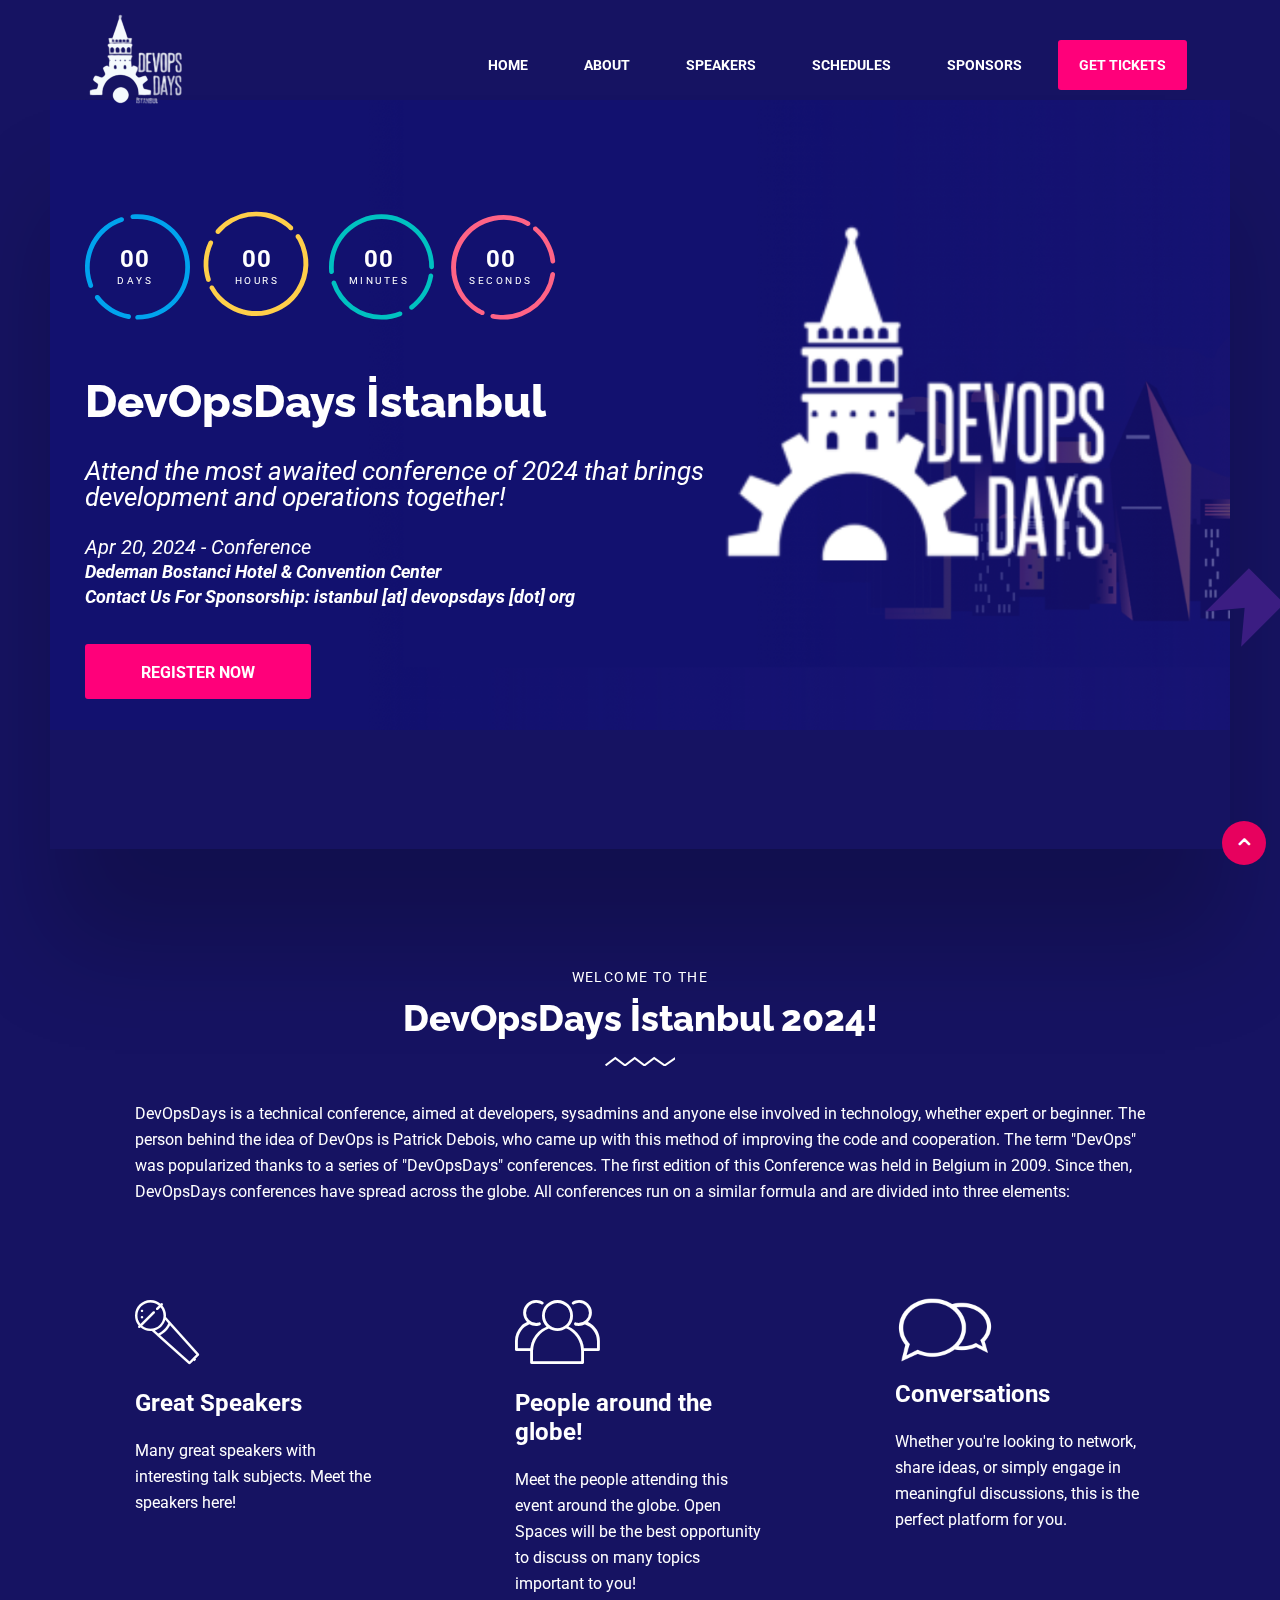
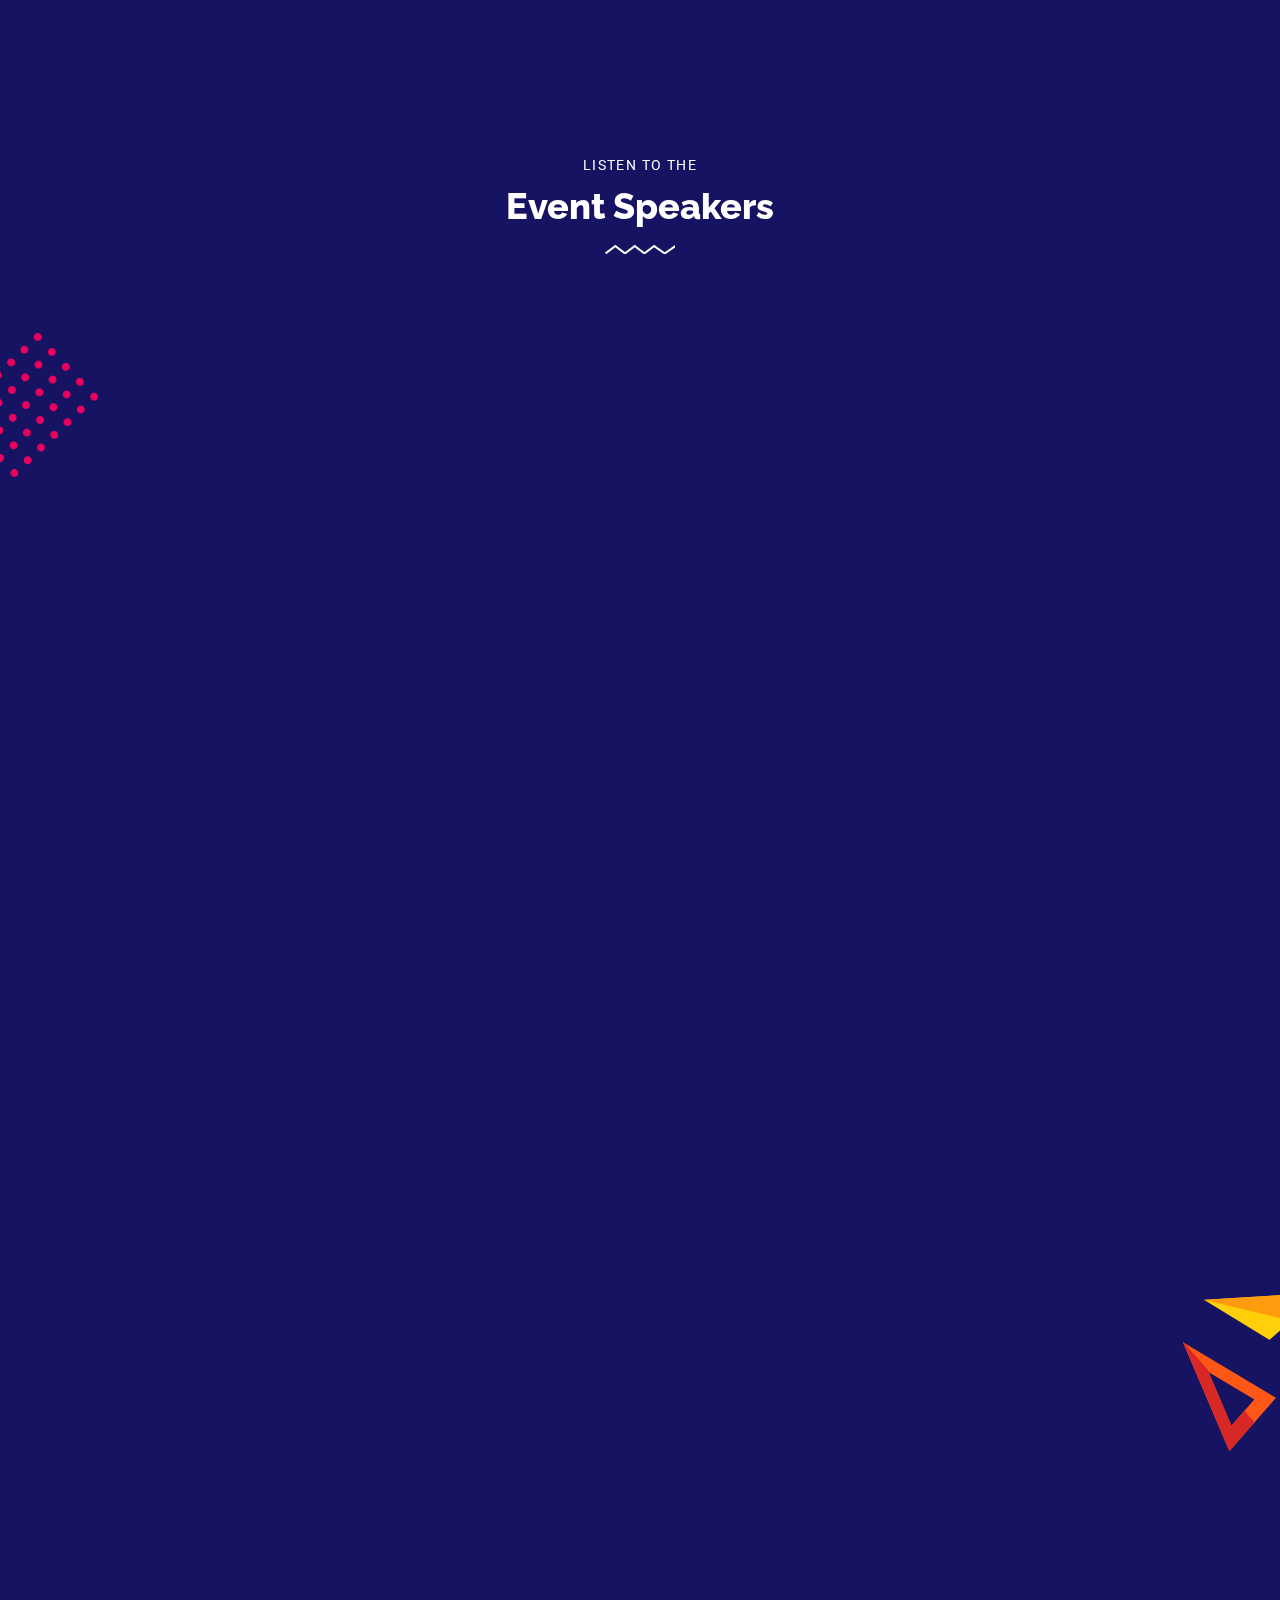
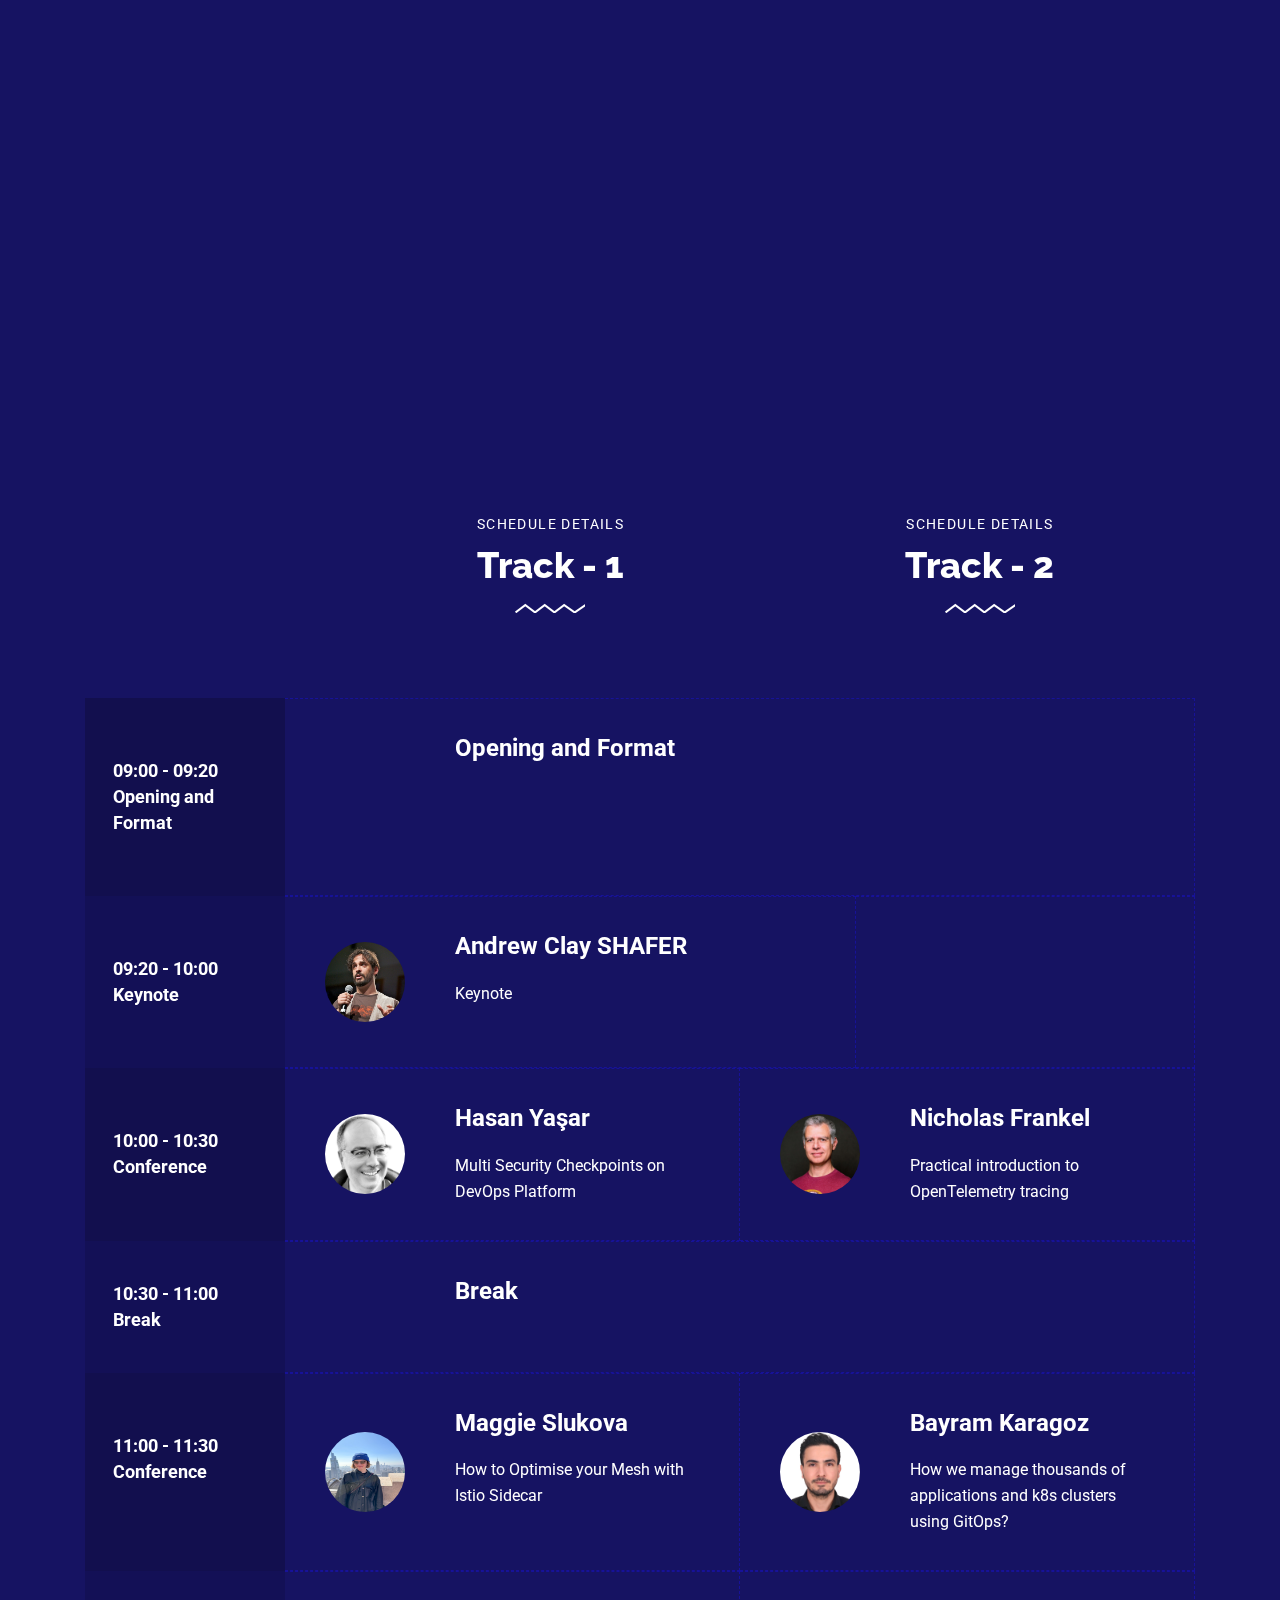
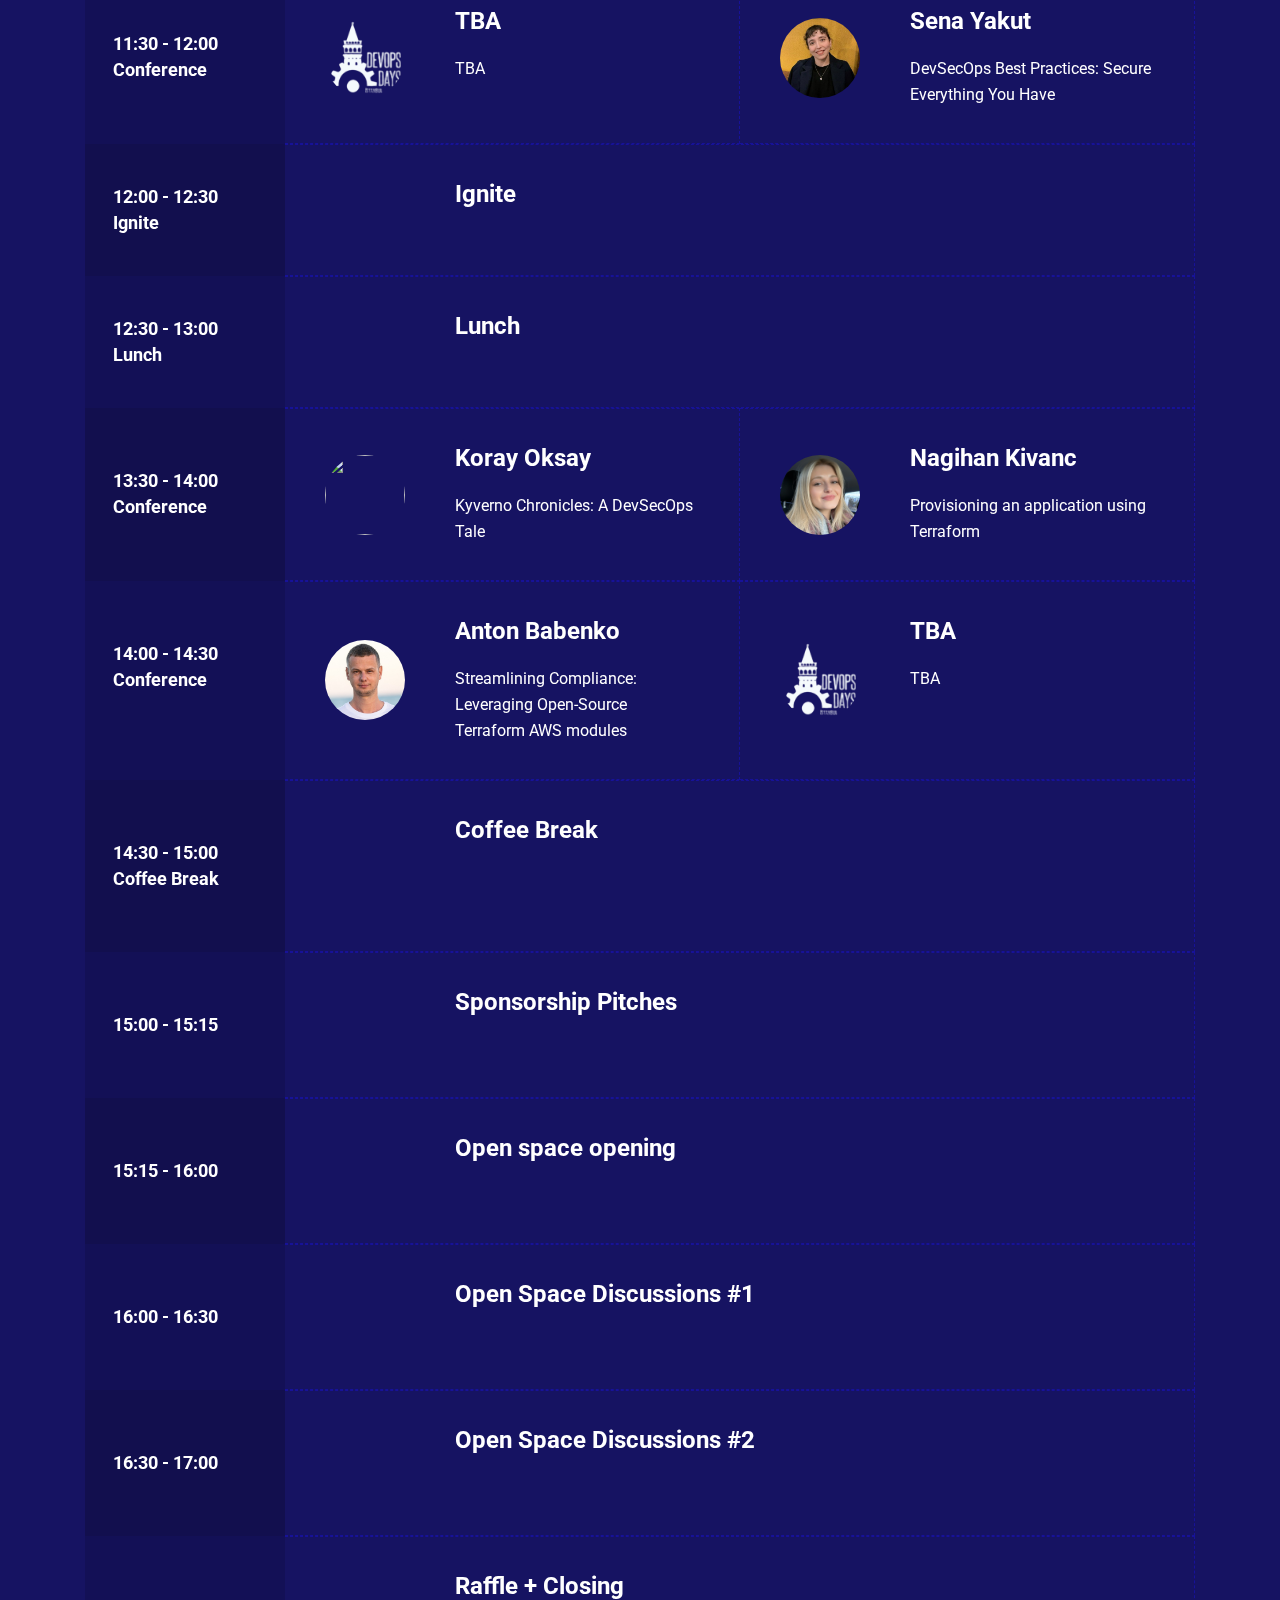
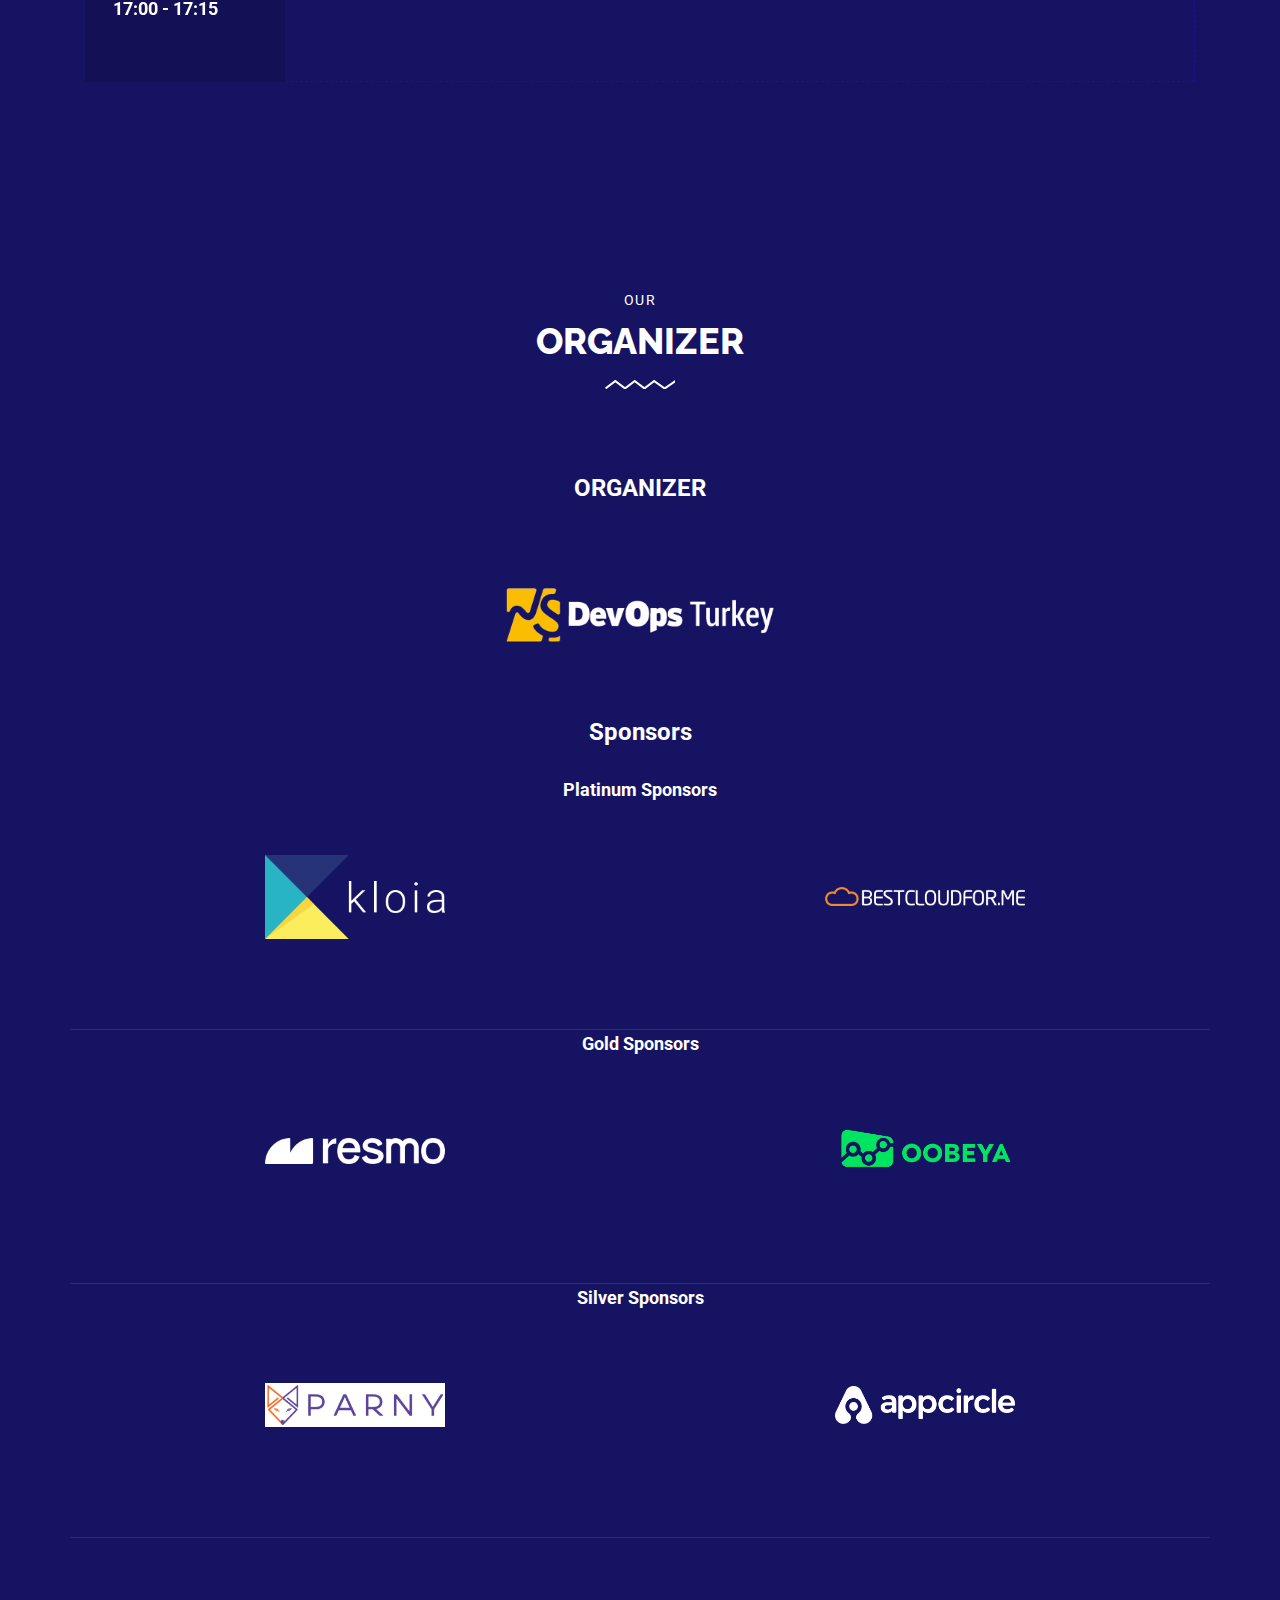
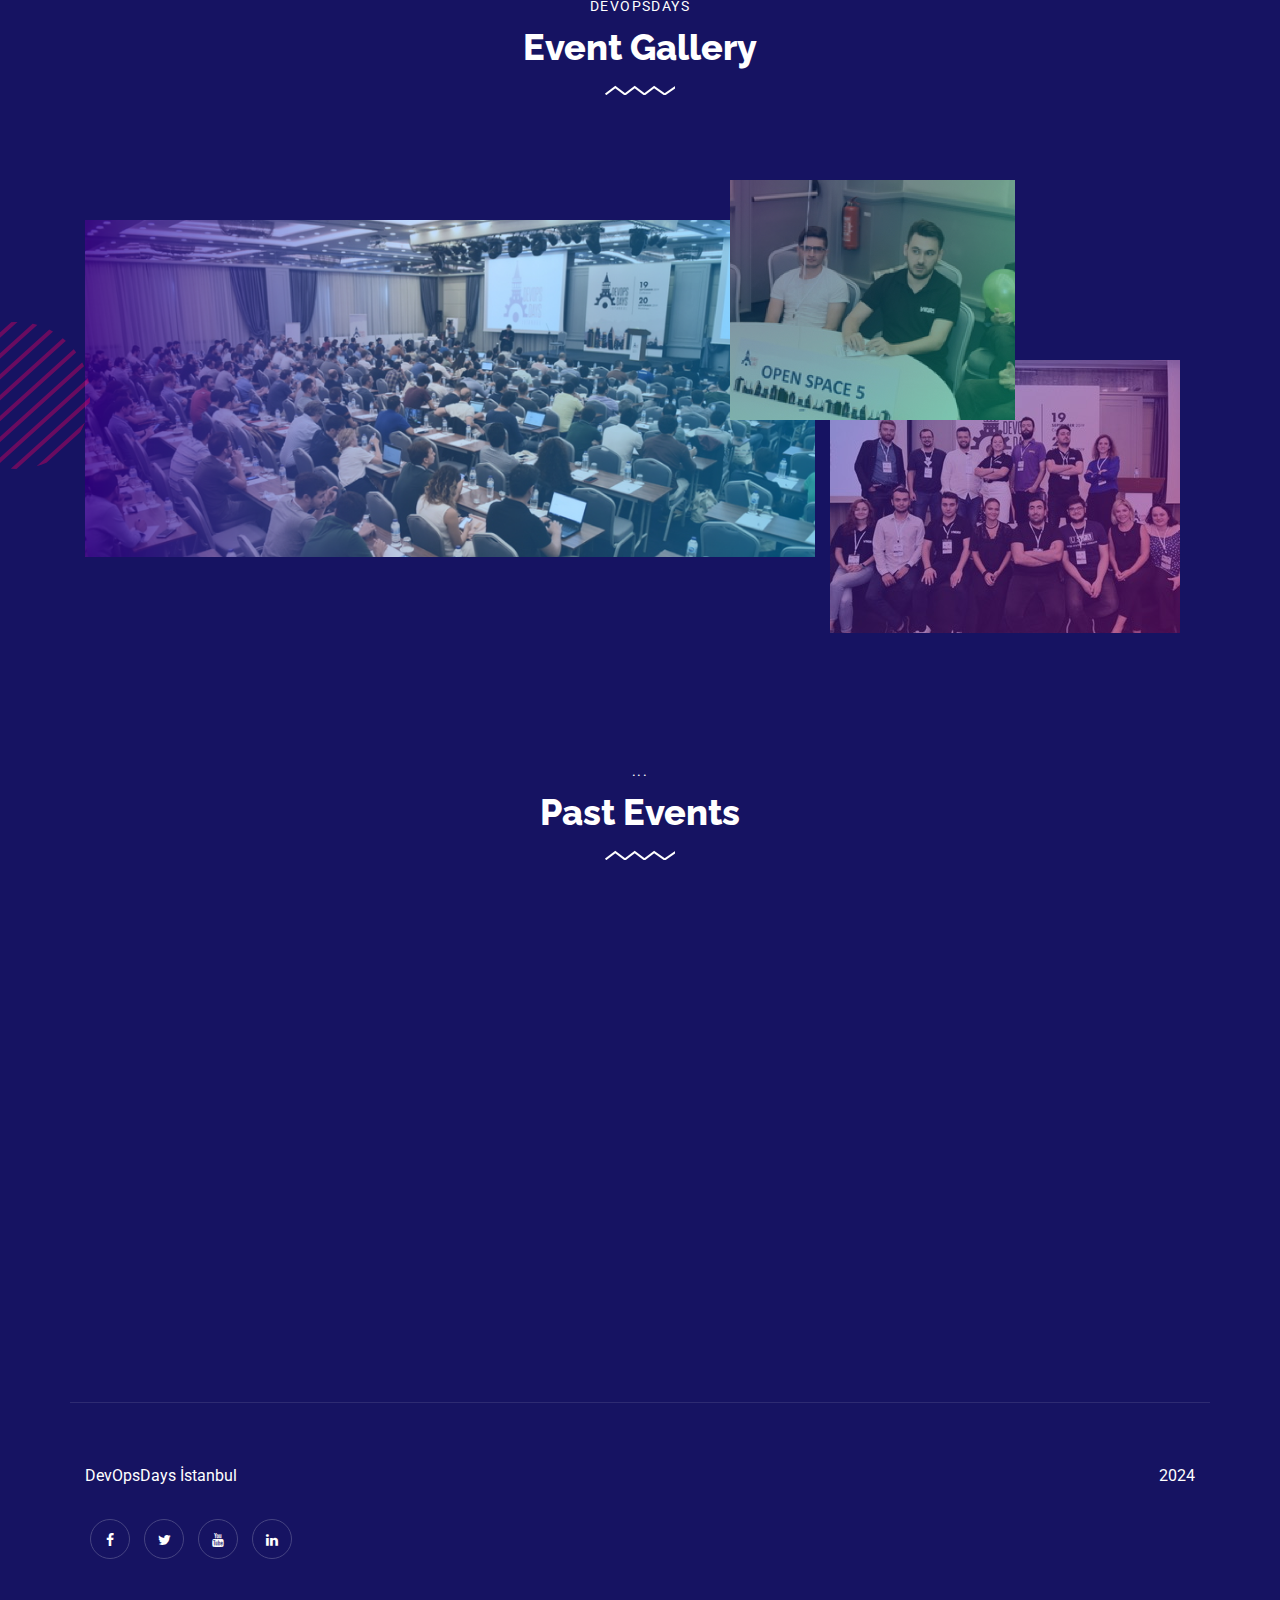
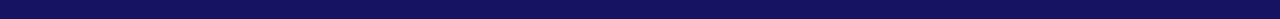
==== commit f187fd05: "update title" ====
--- a/index.html
+++ b/index.html
@@ -735,7 +735,7 @@
                         <div class="ts-speaker-info">
                            <h3 class="ts-title" style="color: #ffffff;">Emin Alemdar</h3>
                            <p>                           
-                              CNCF Ambassador | AWS Container Hero | HashiCorp Ambassador | Calico Big Cats Ambassador 
+                              Solutions Architect @ Spacelift 
                            </p>
                         </div>
                      </div>
@@ -750,7 +750,7 @@
                            <div class="col-lg-6">
                               <div class="ts-speaker-popup-content">
                                  <h3 class="ts-title">Emin Alemdar</h3>
-                                 <span class="speakder-designation" style="color: #000000;">CNCF Ambassador | AWS Container Hero | HashiCorp Ambassador | Calico Big Cats Ambassador </span>
+                                 <span class="speakder-designation" style="color: #000000;">Solutions Architect @ Spacelift </span>
                                  <h4 class="session-name">
                                     The Short Story of OpenTofu
                                  </h4>
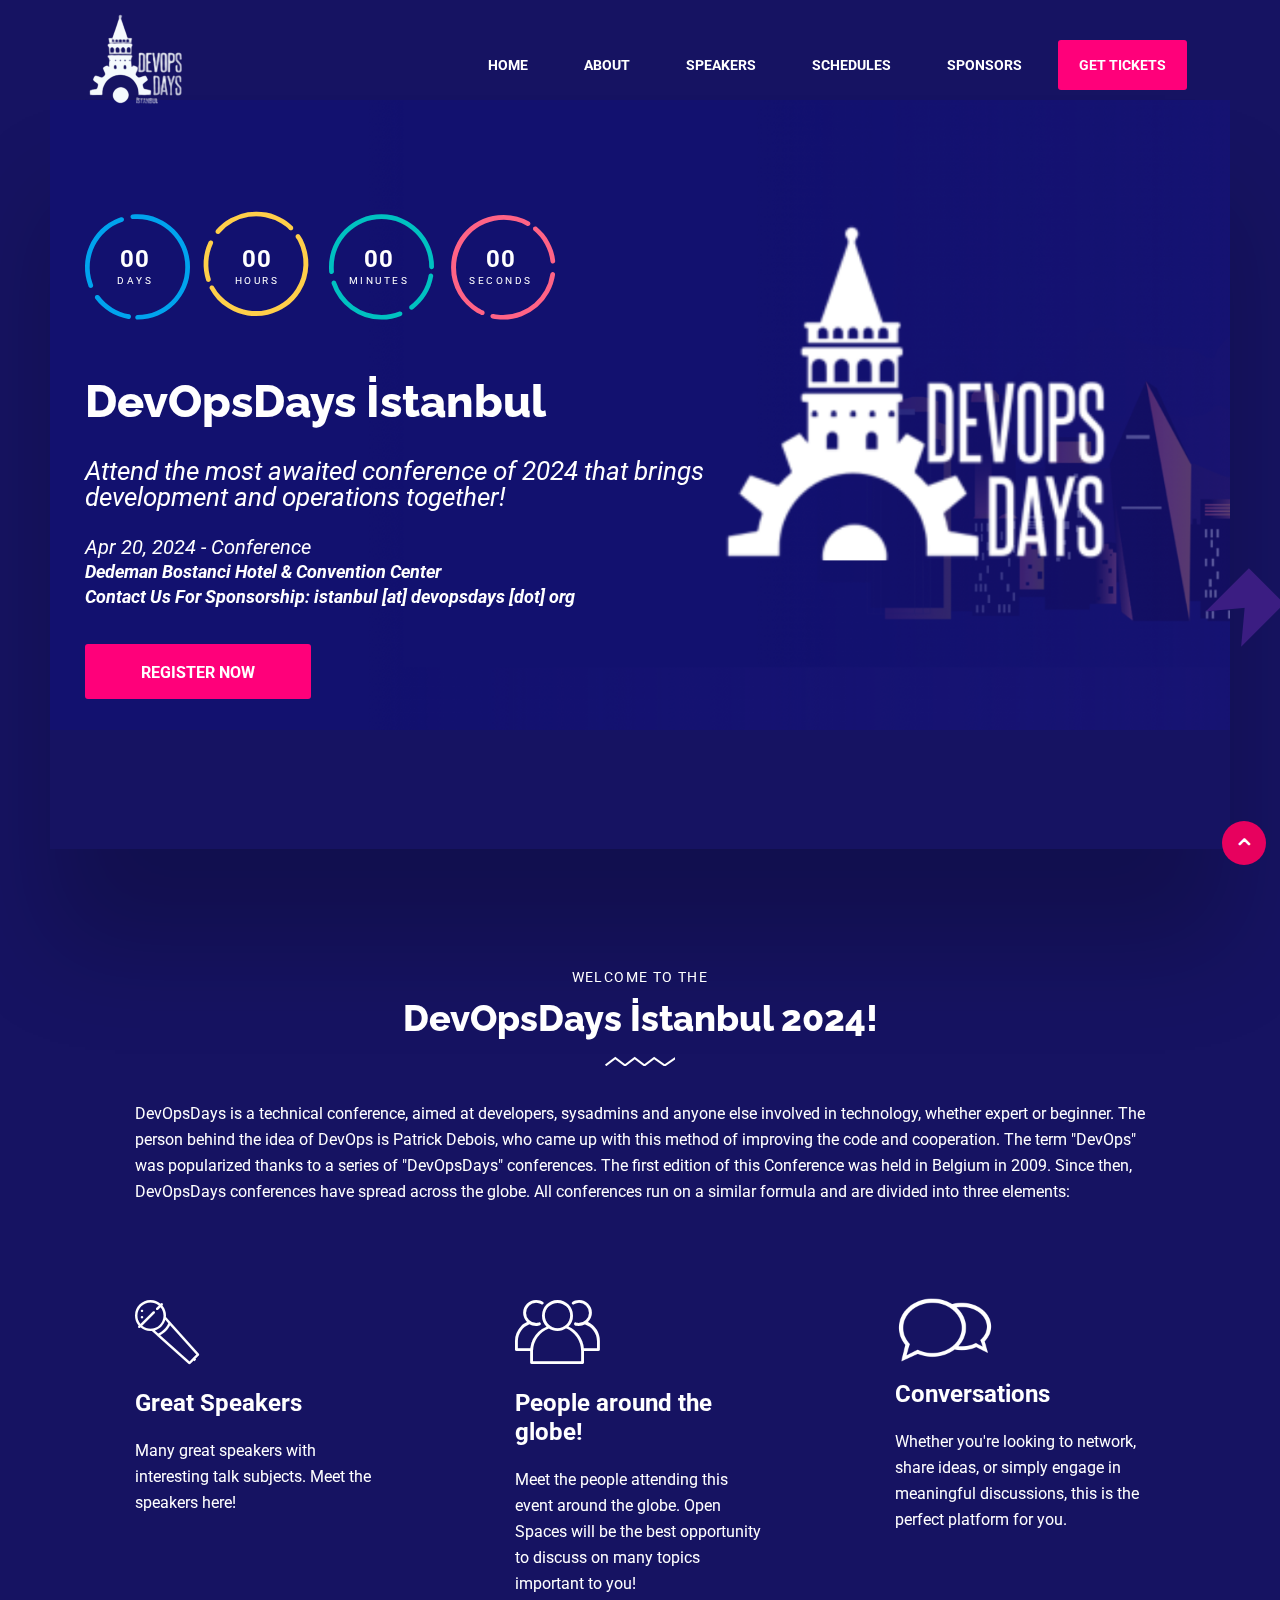
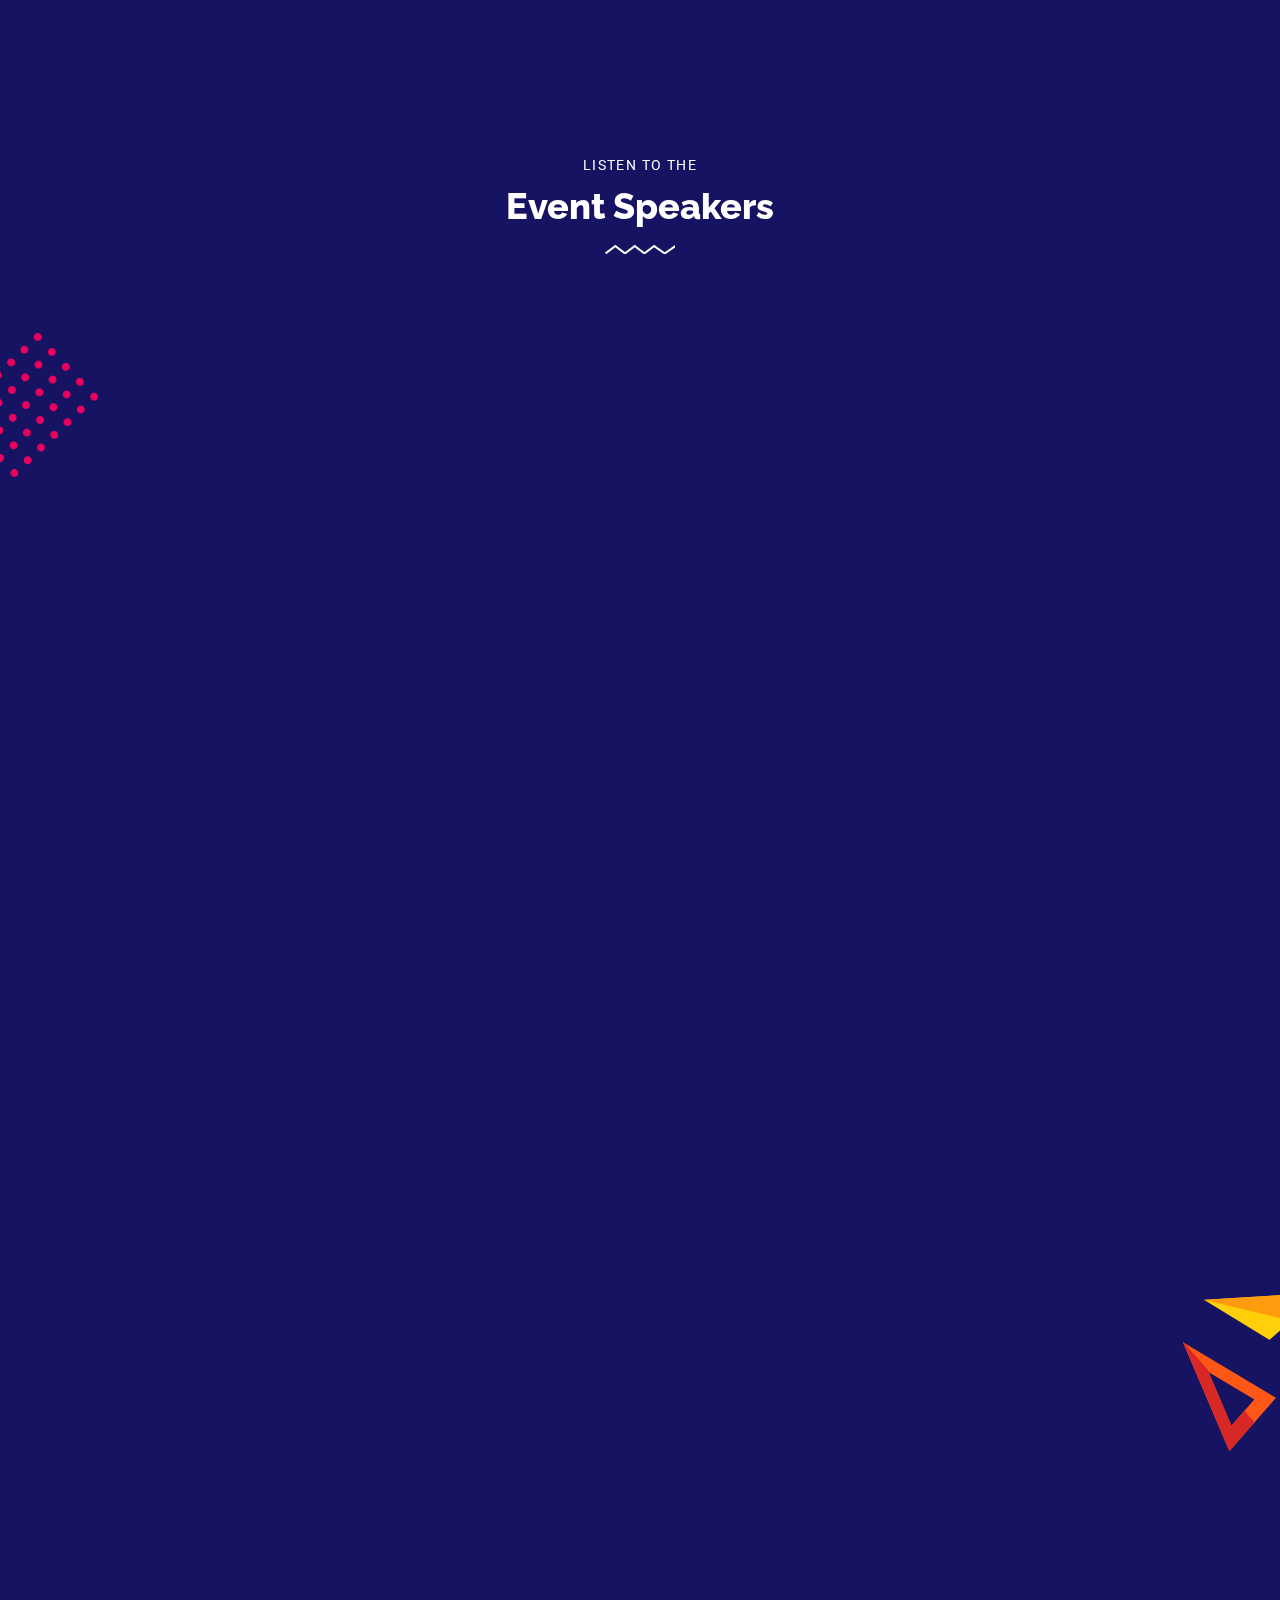
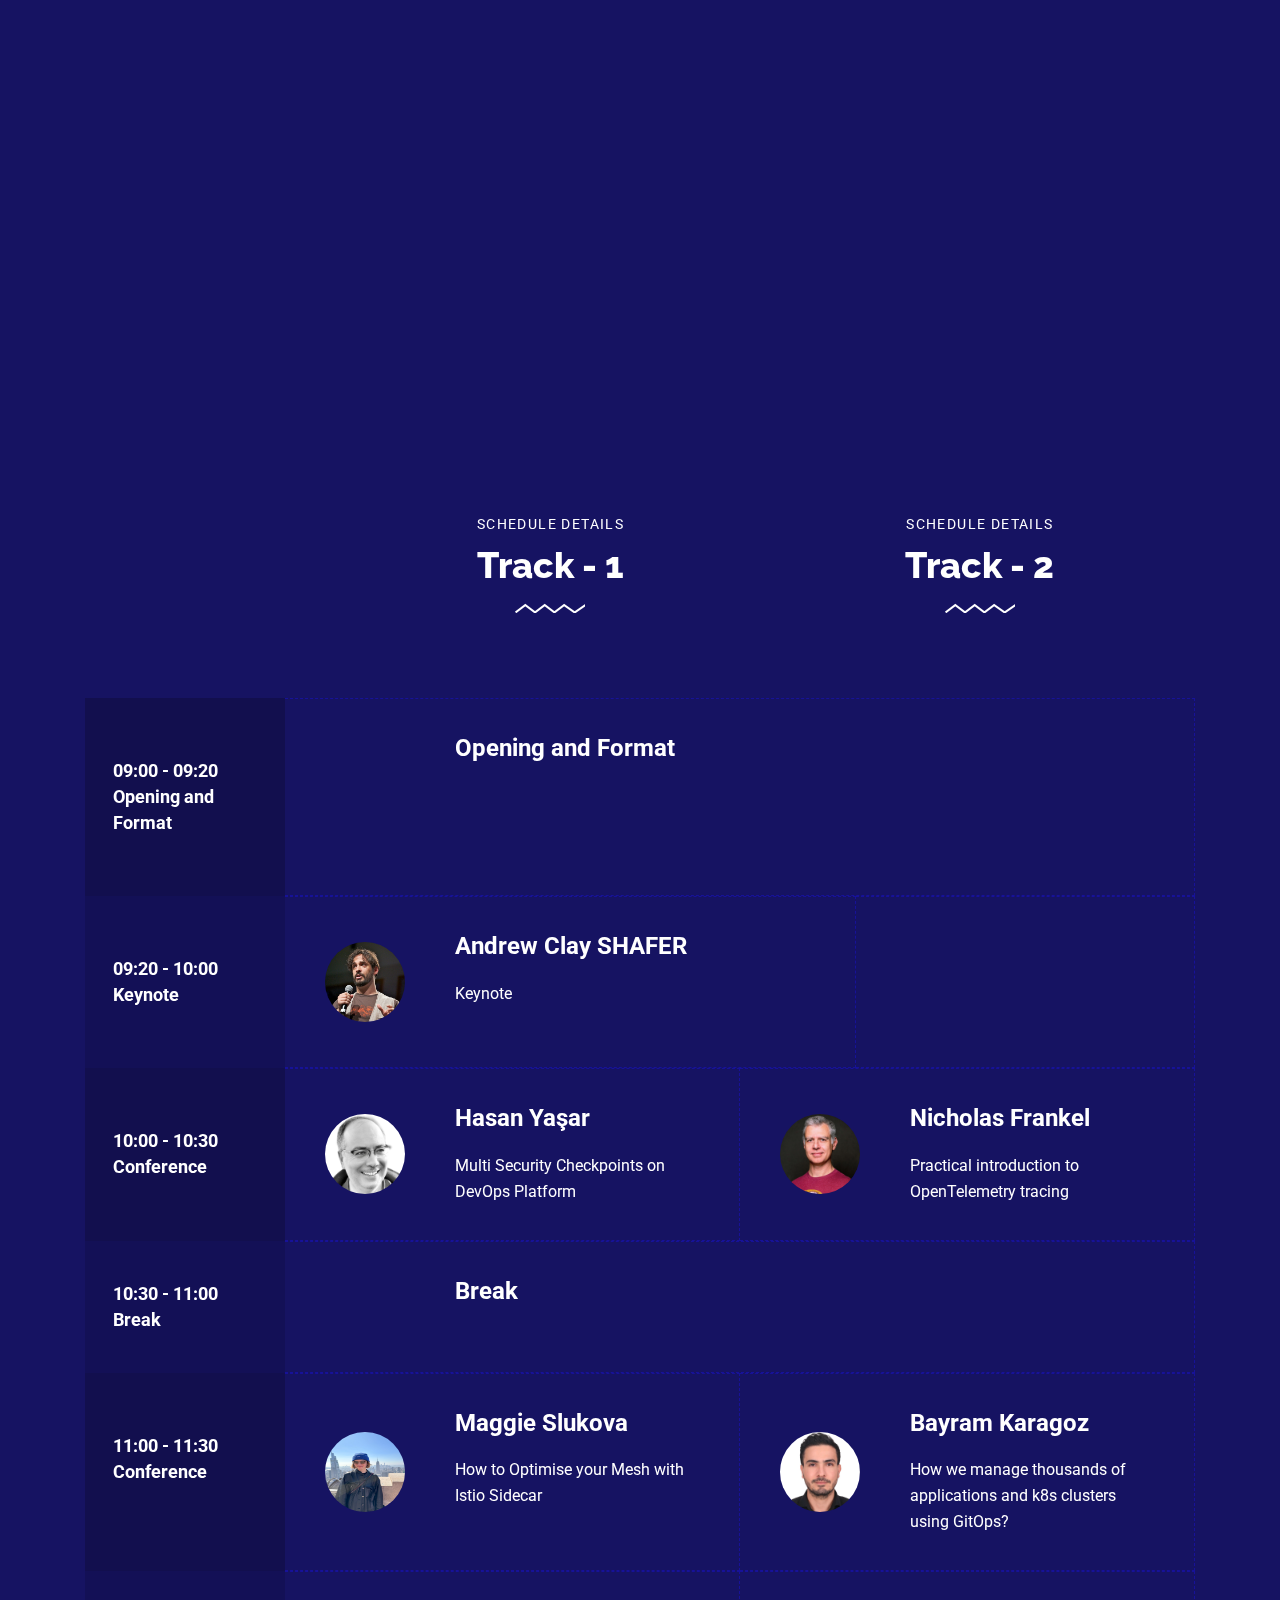
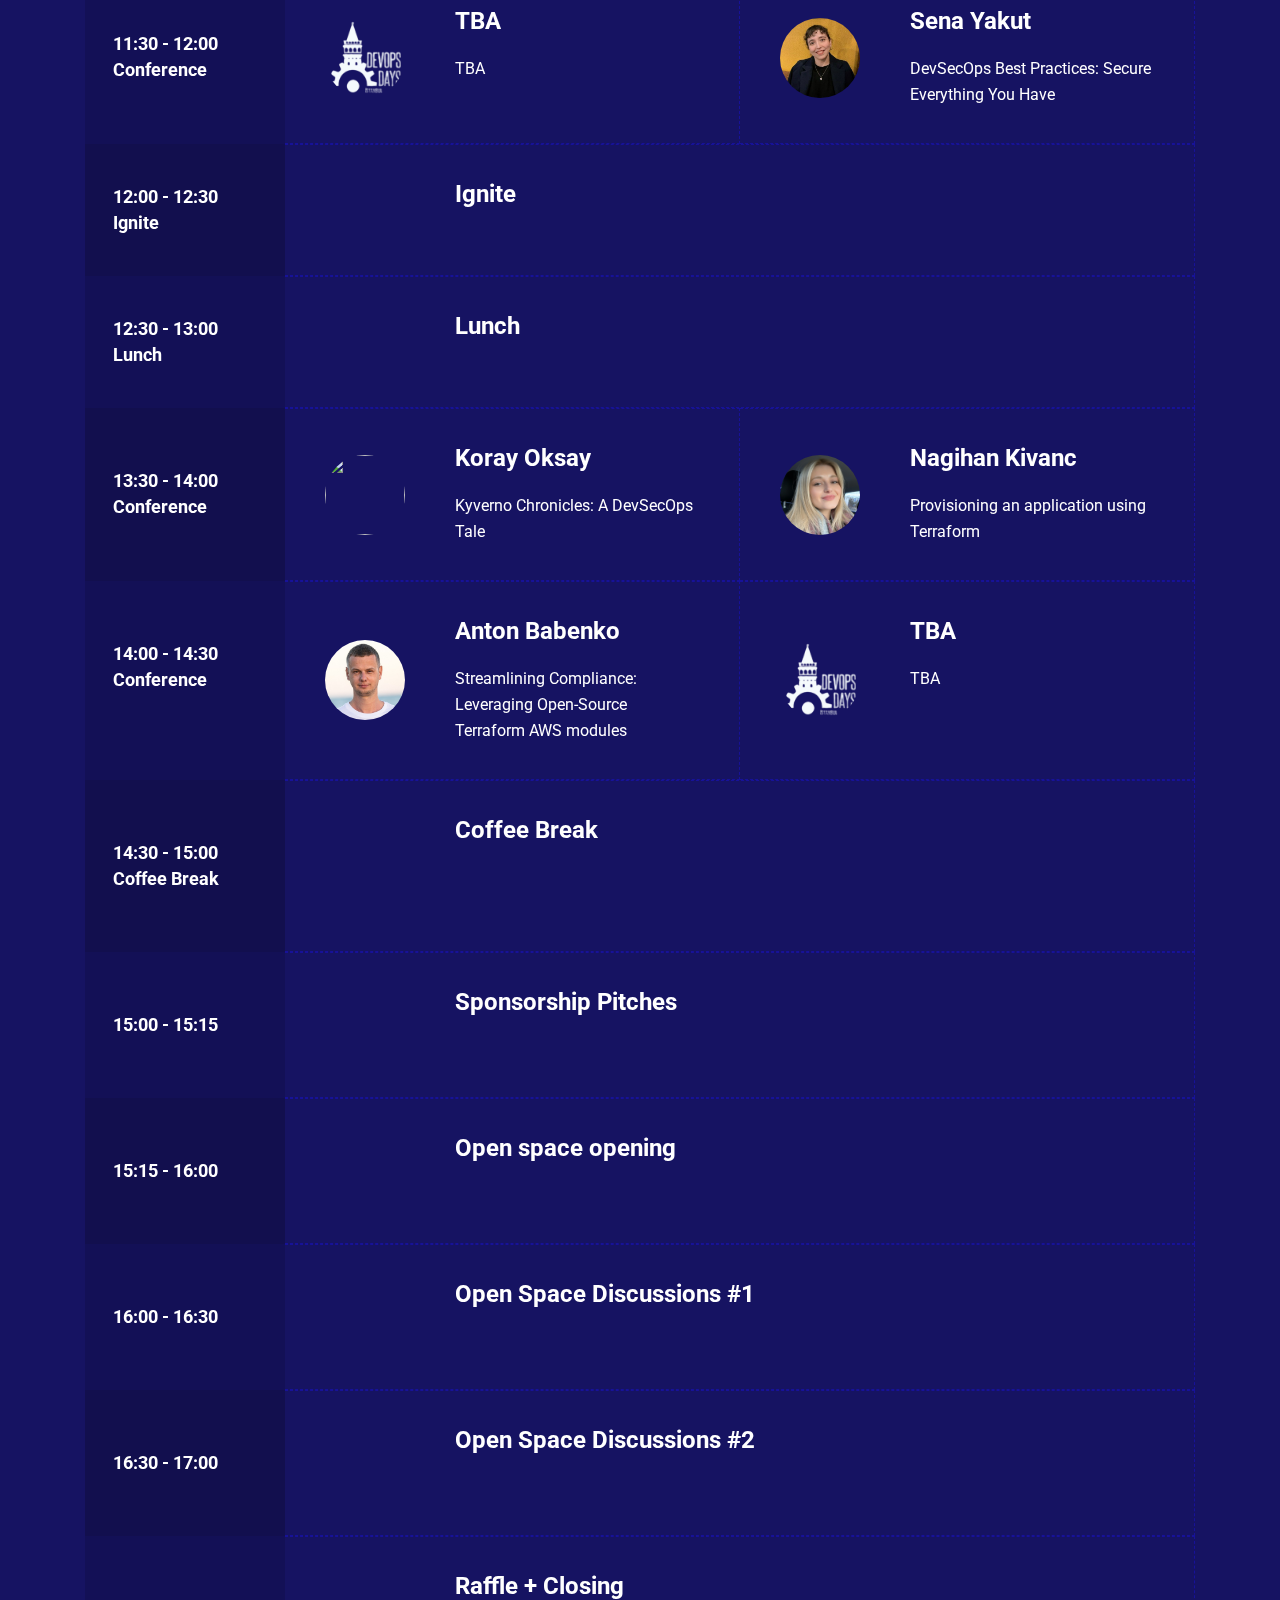
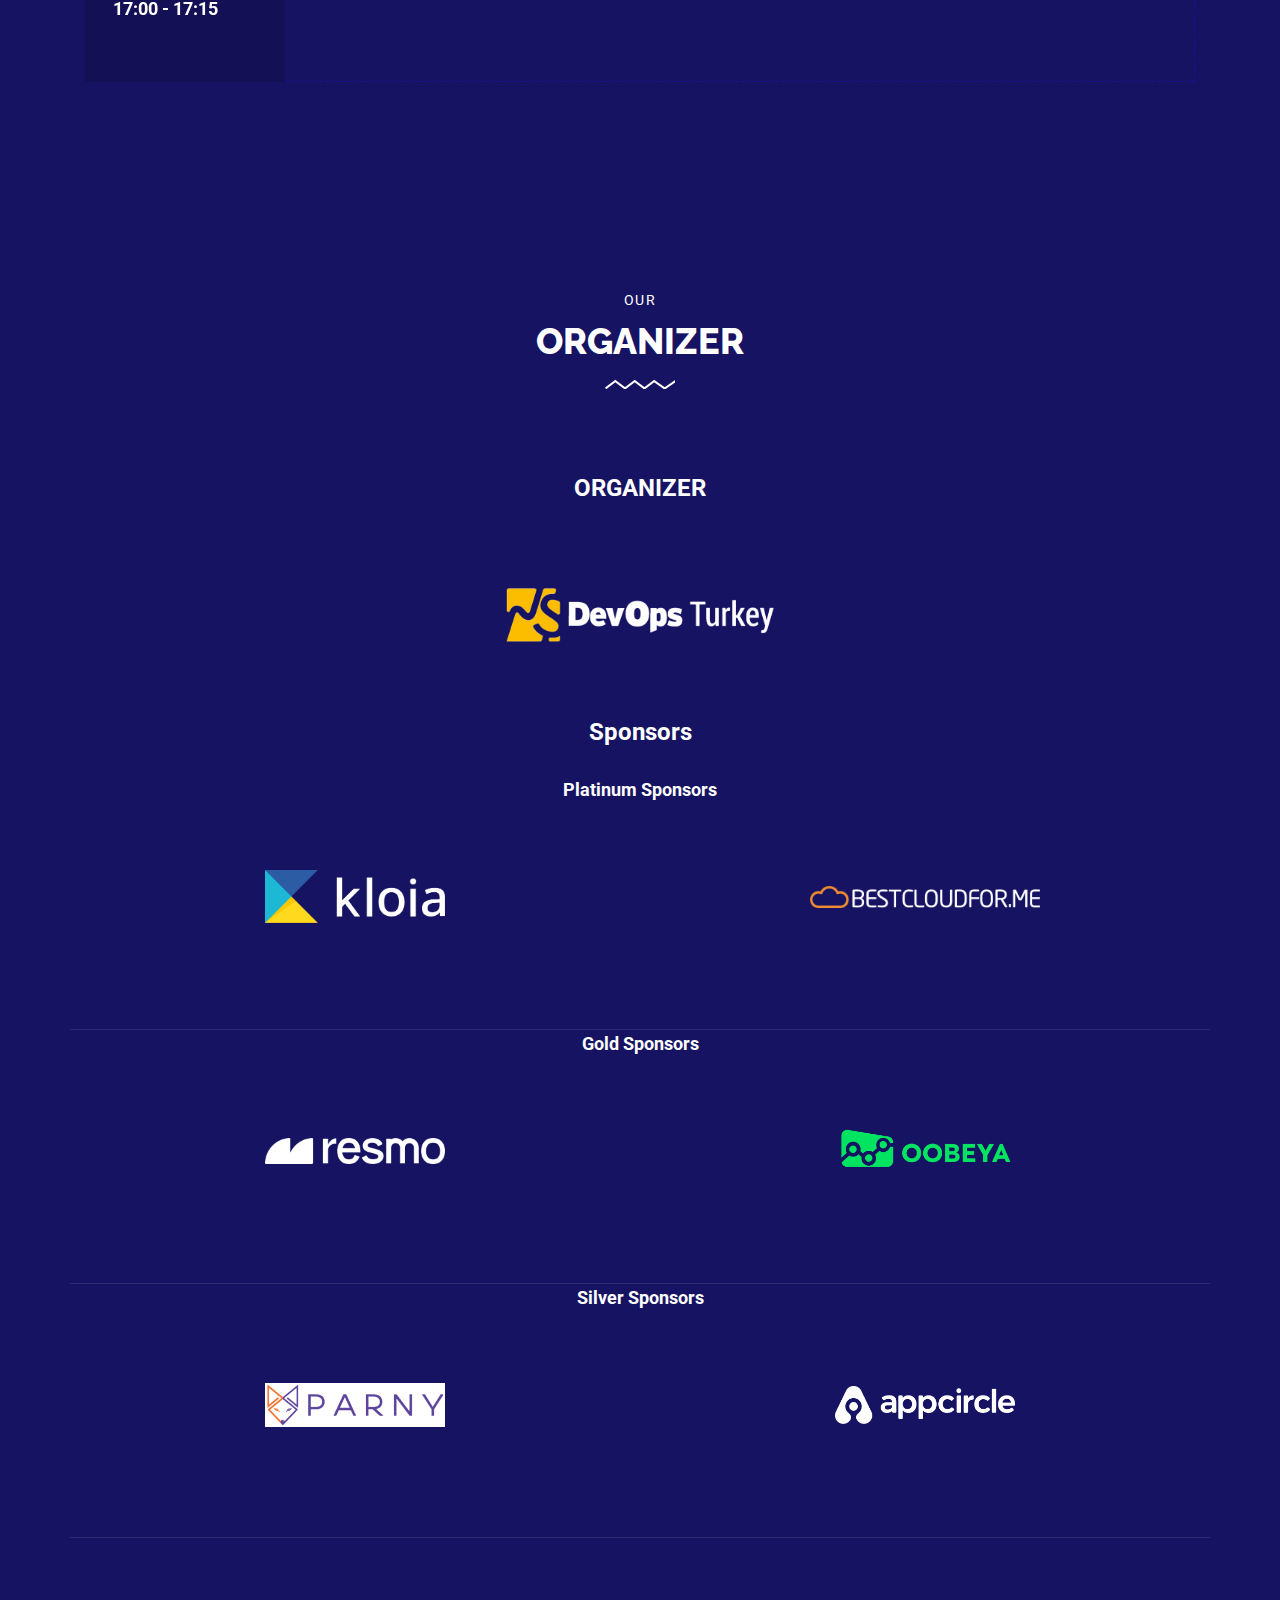
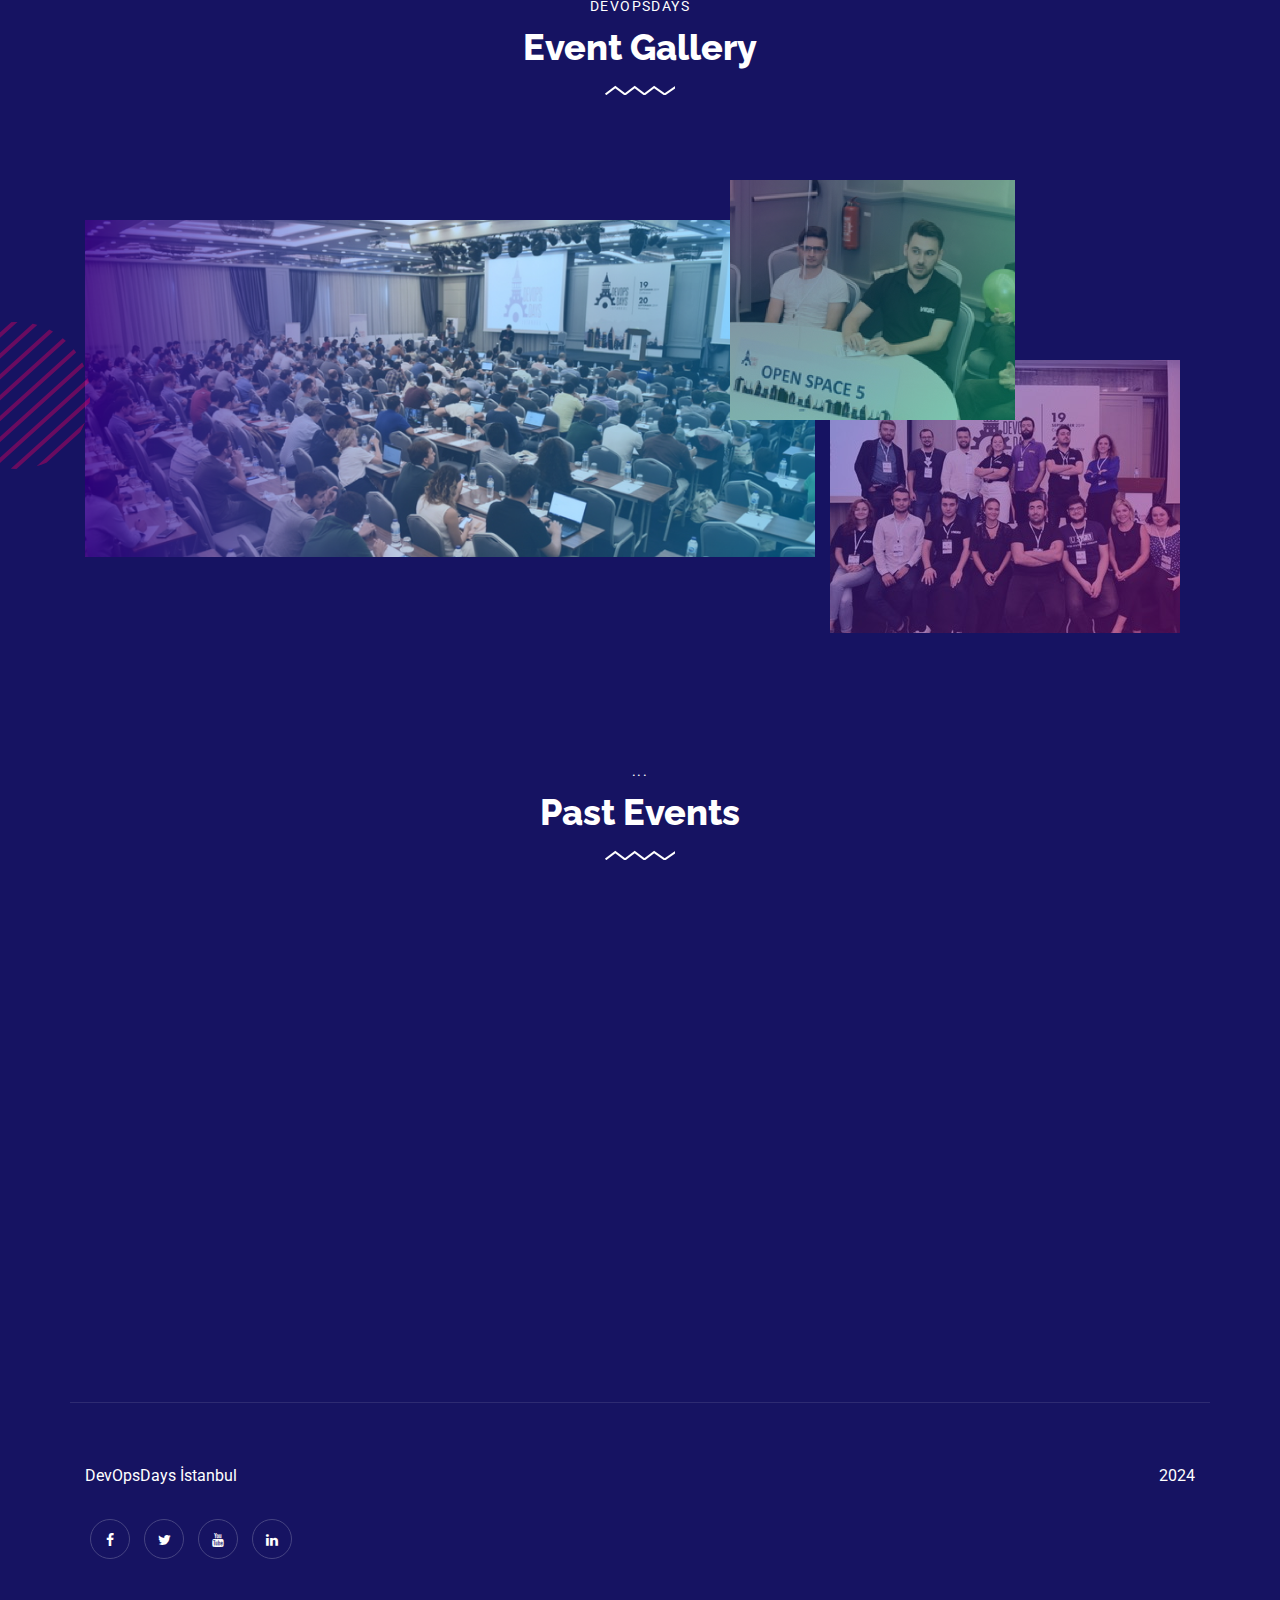
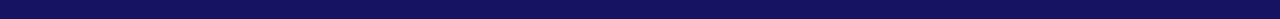
==== commit 647ad9fa: "update kloia logo and sizing bcfm logo" ====
--- a/index.html
+++ b/index.html
@@ -1242,7 +1242,7 @@
          </div><!-- col end-->
          <div class="col-md">
             <a href="https://bestcloudfor.me/" class="sponsors-logo" target="_blank">
-               <img class="img-fluid" src="images/sponsors/bcfmlogo.png" alt="BestCloudForMe" width="200">
+               <img class="img-fluid" src="images/sponsors/bcfmlogo.png" alt="BestCloudForMe" width="230">
             </a>
          </div><!-- col end-->
       </div>
@@ -1269,7 +1269,7 @@
             <h4 style="text-align: center; color: #FFFFFF; margin-bottom: 30px;">Silver Sponsors</h4>
          </div>
          <div class="col-md">
-            <a href="http://parny.com/" class="sponsors-logo" target="_blank">
+            <a href="http://parny.io/" class="sponsors-logo" target="_blank">
                <img class="img-fluid" src="images/sponsors/parny.png" alt="Parny" width="180">
             </a>
          </div><!-- col end-->
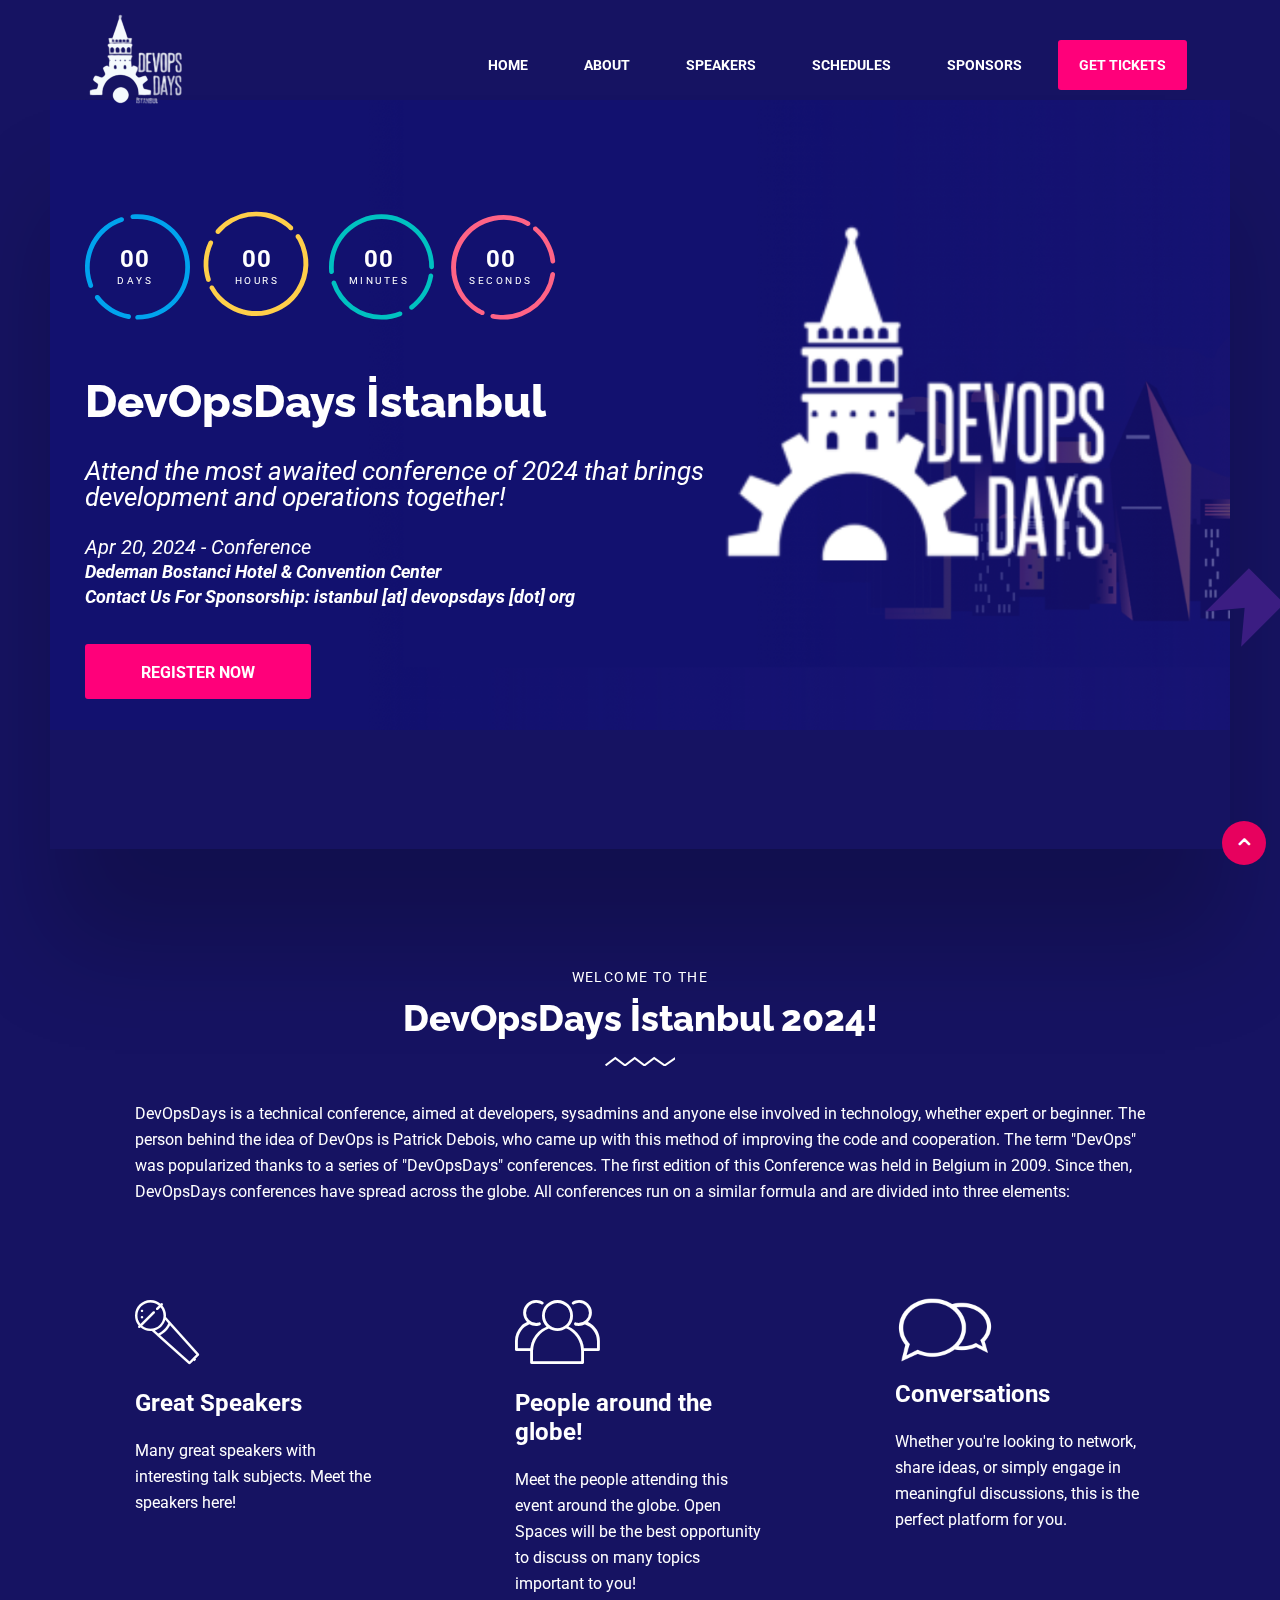
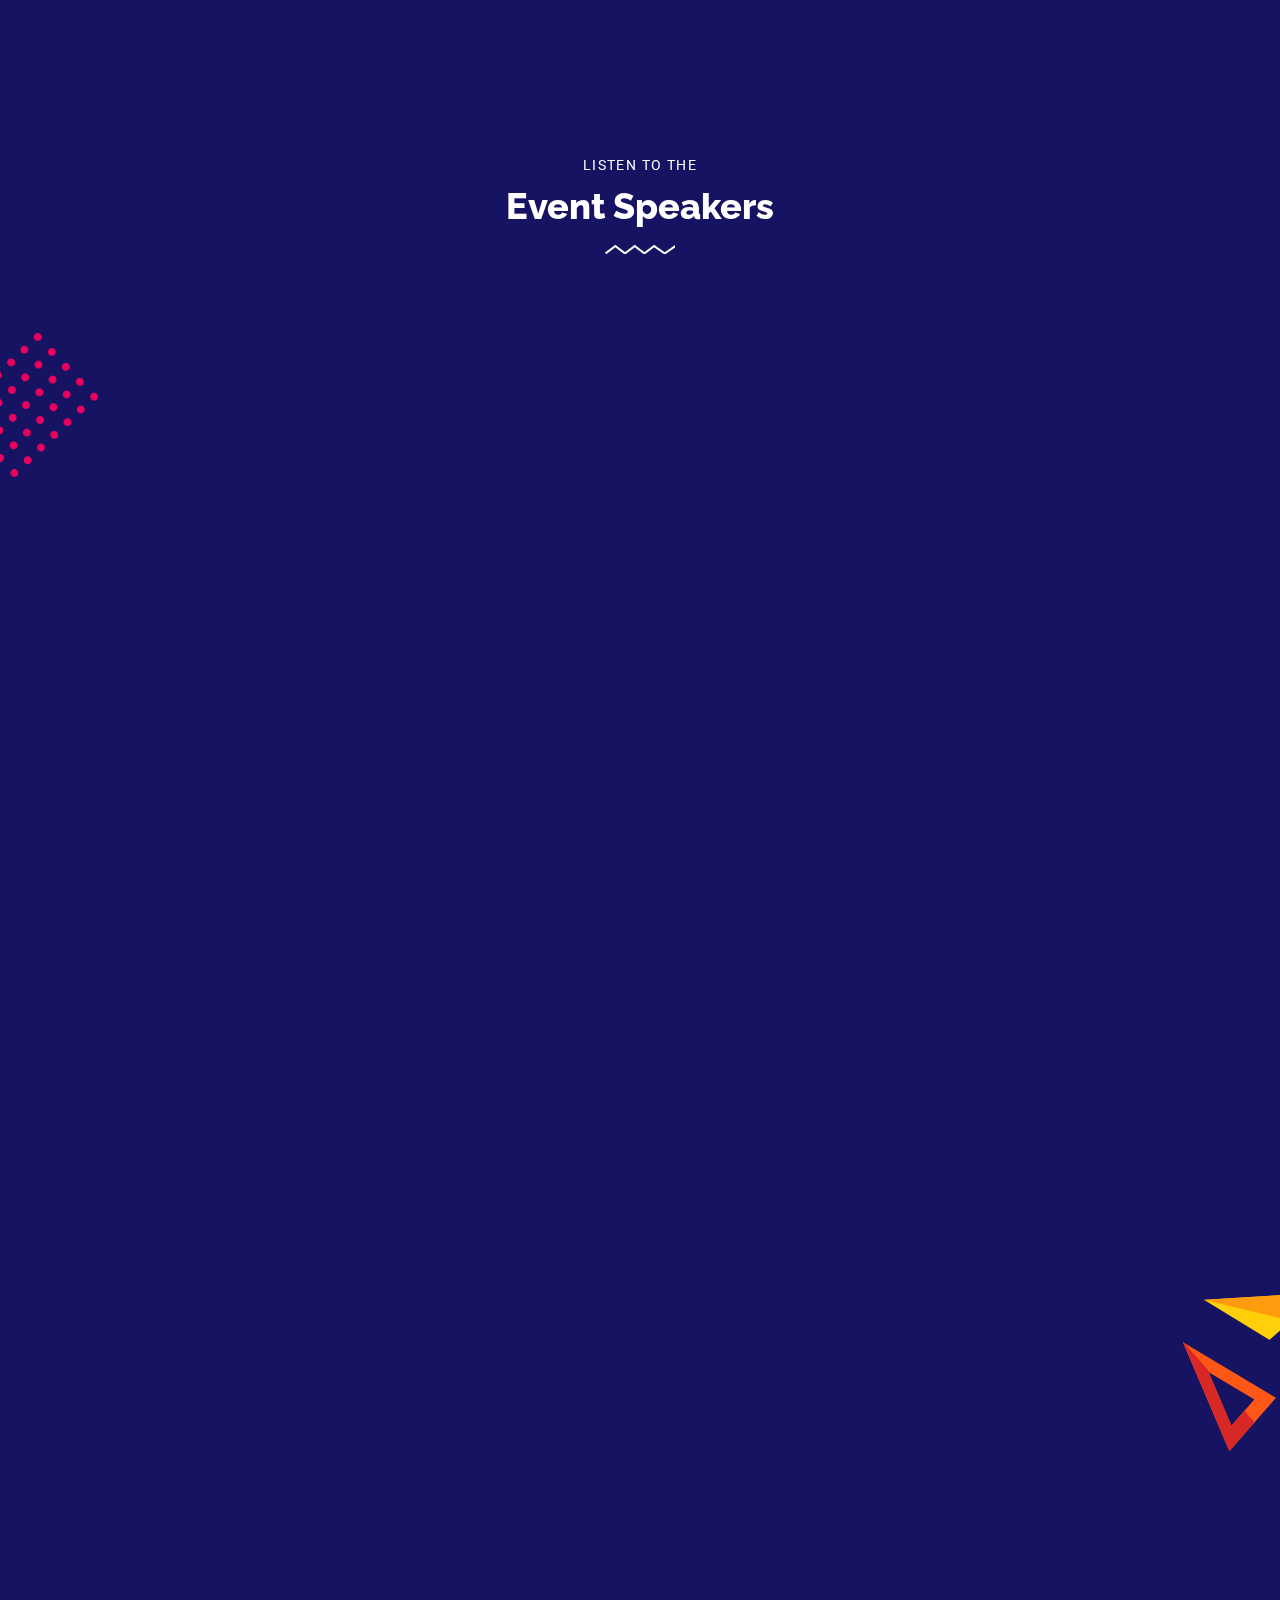
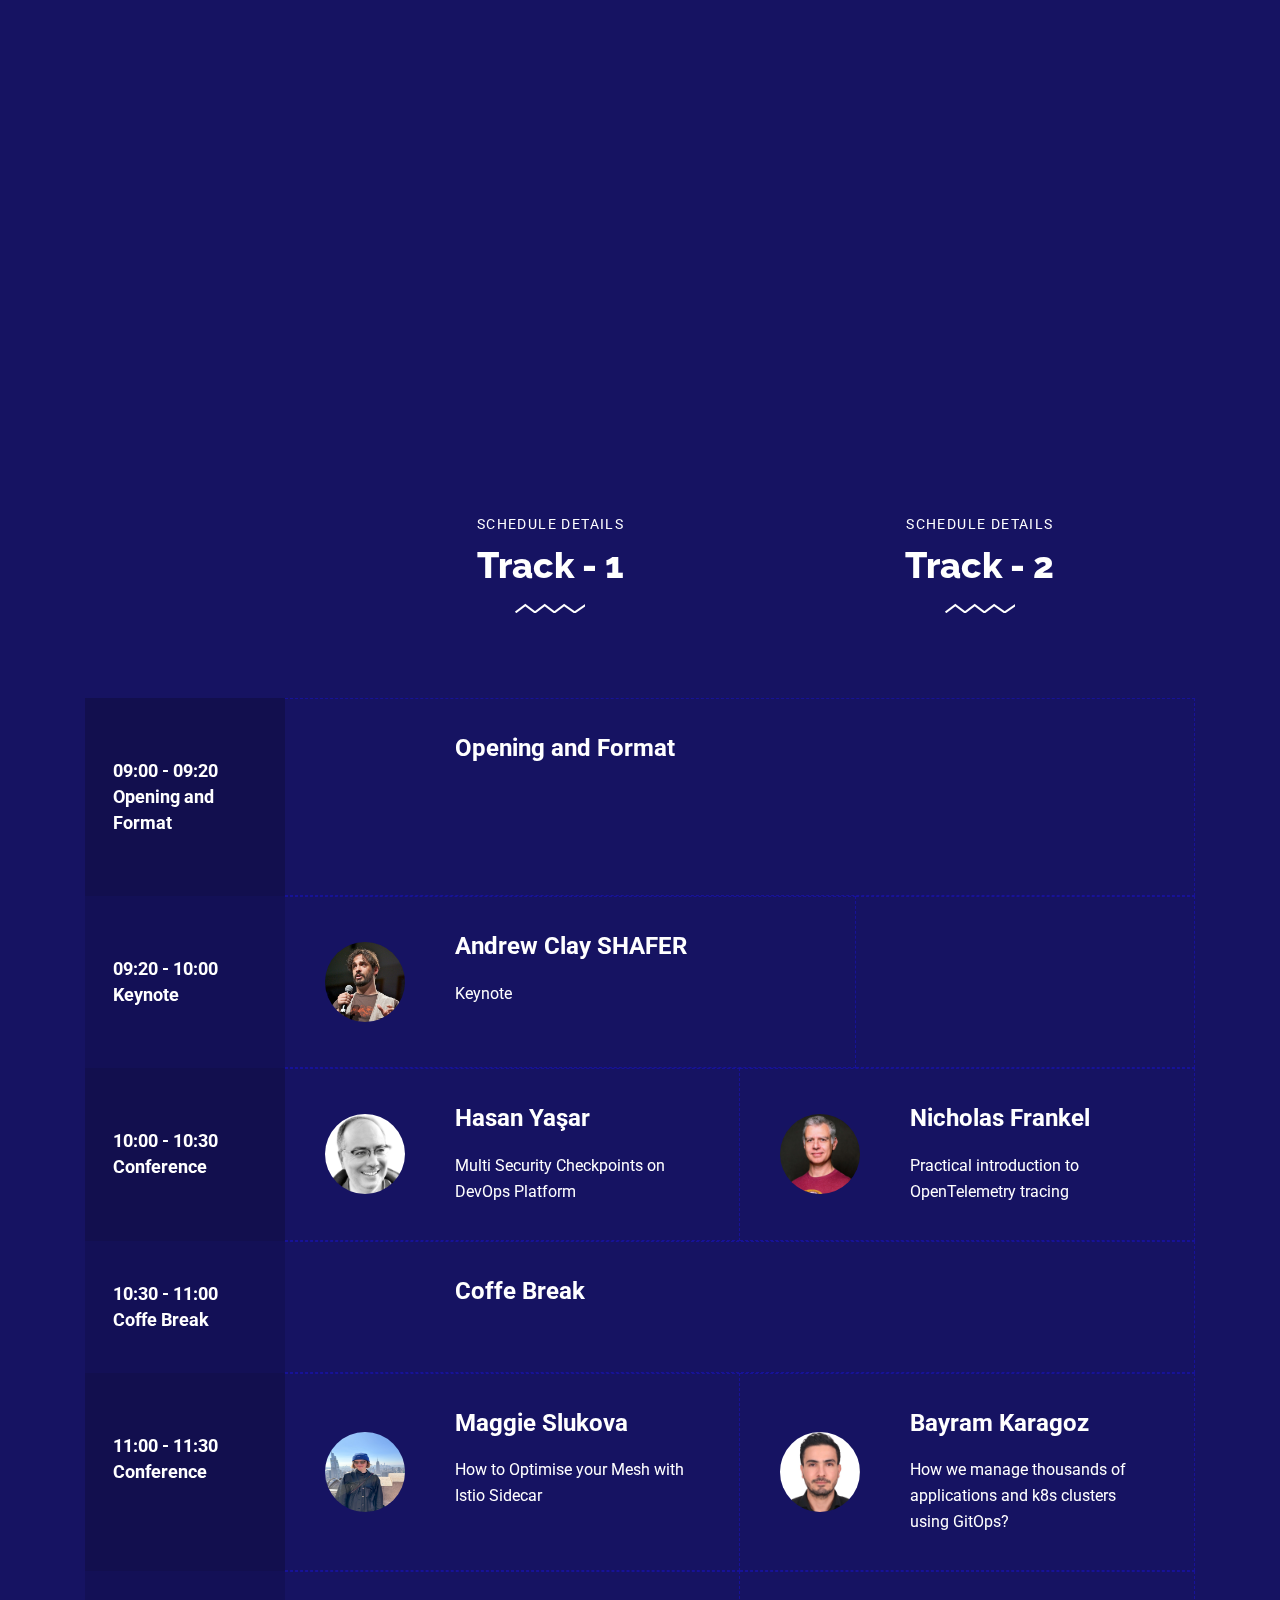
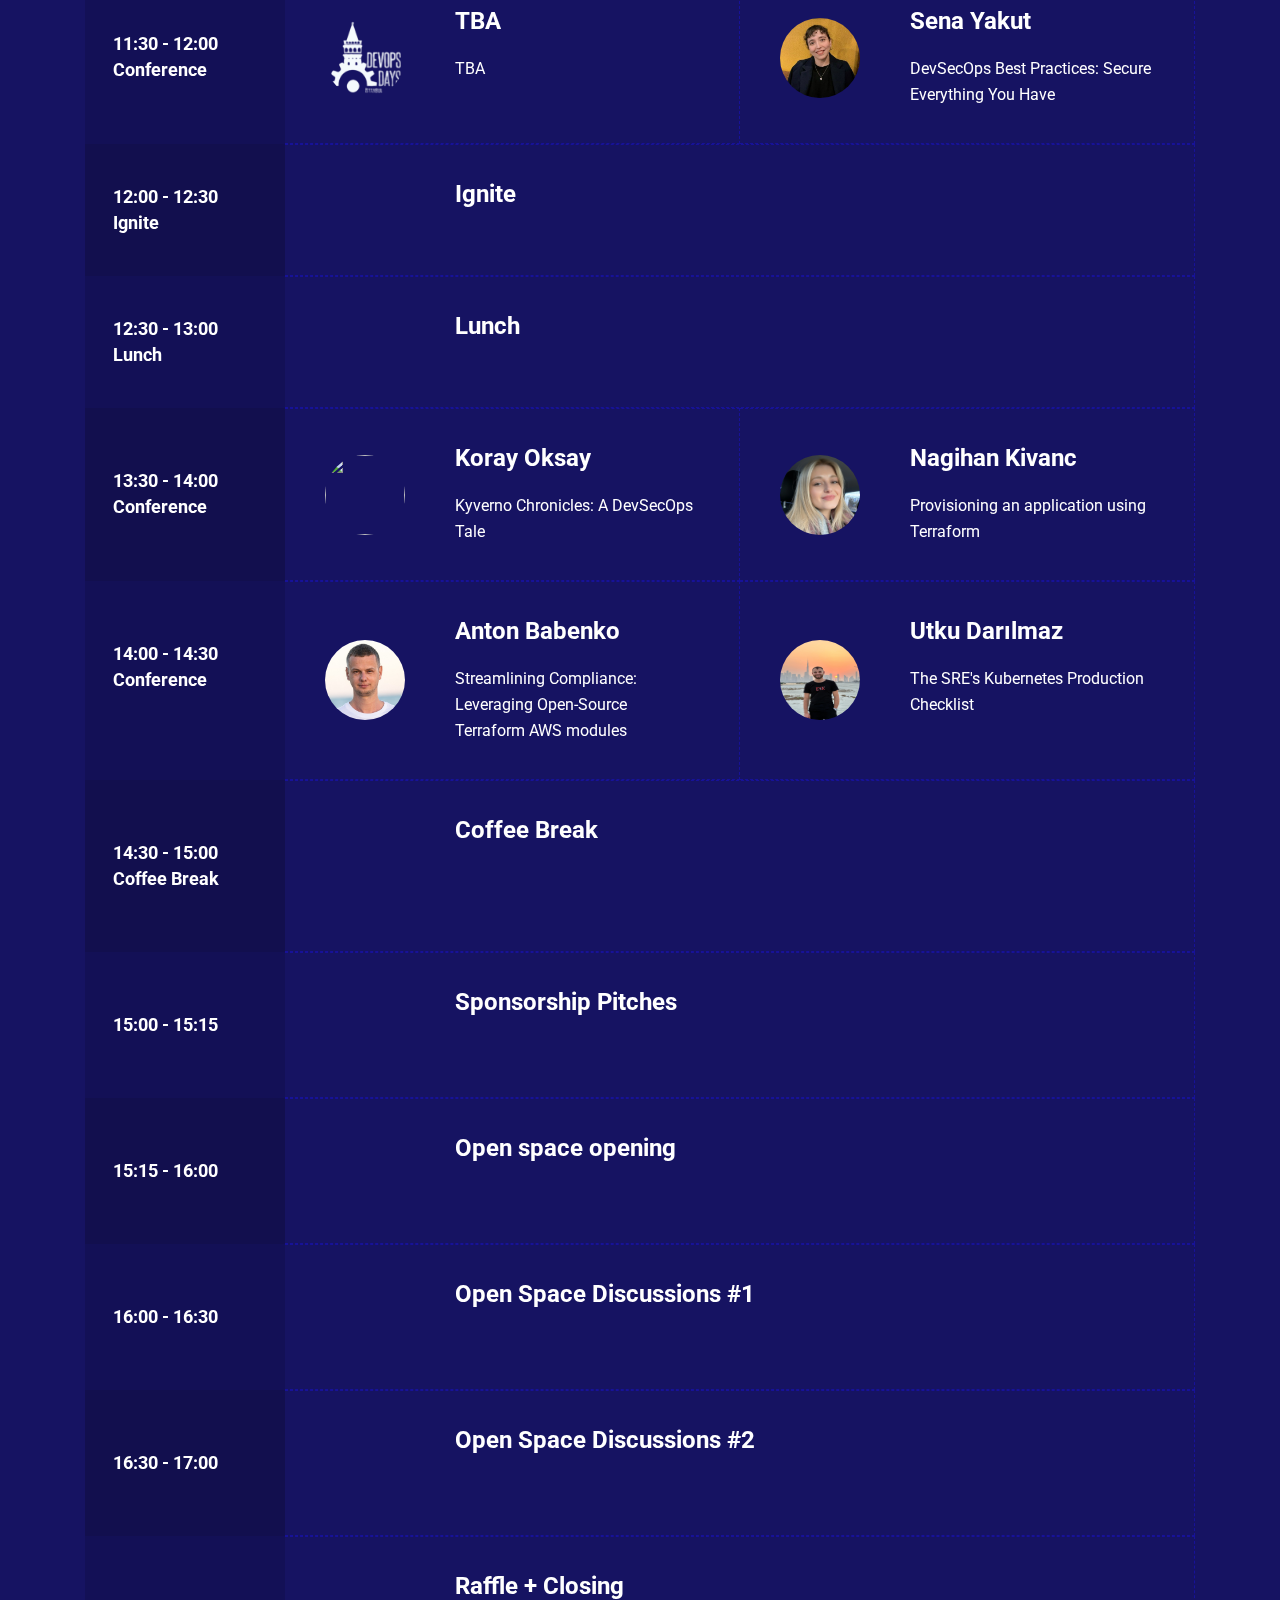
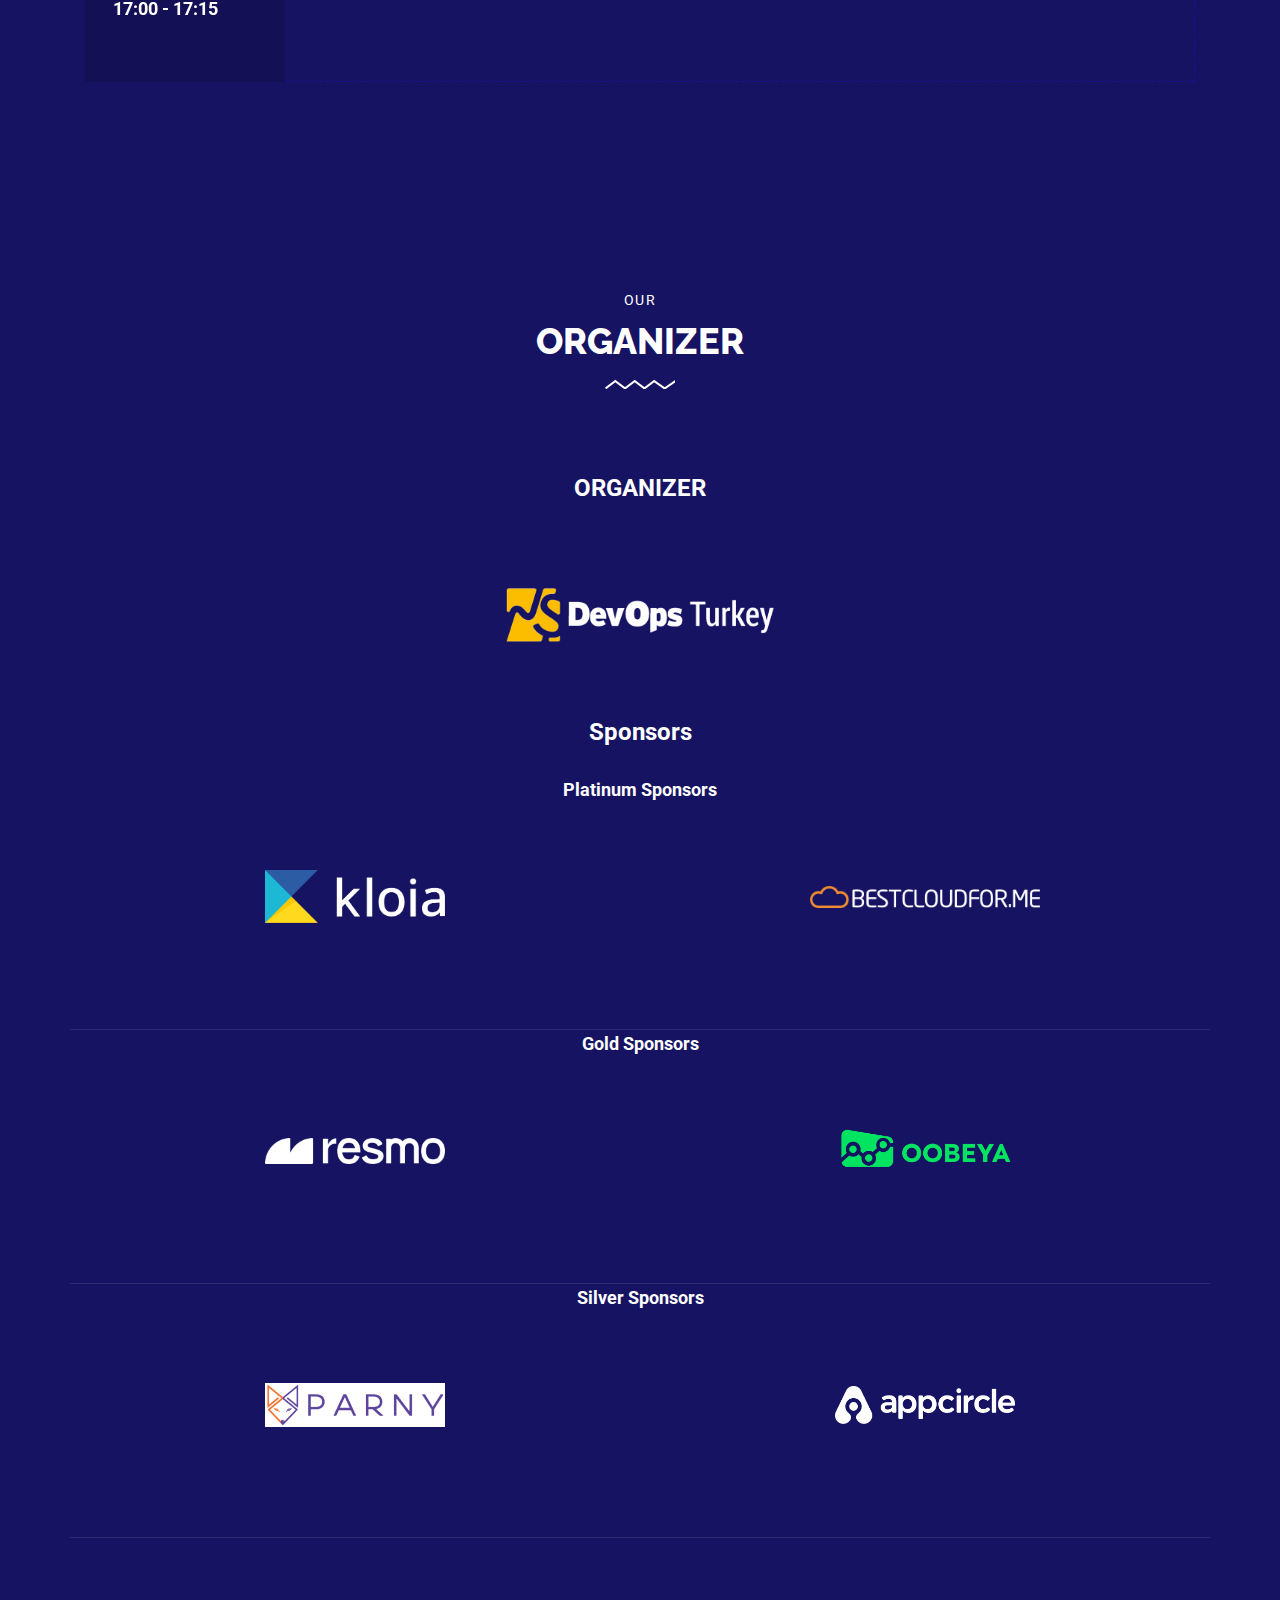
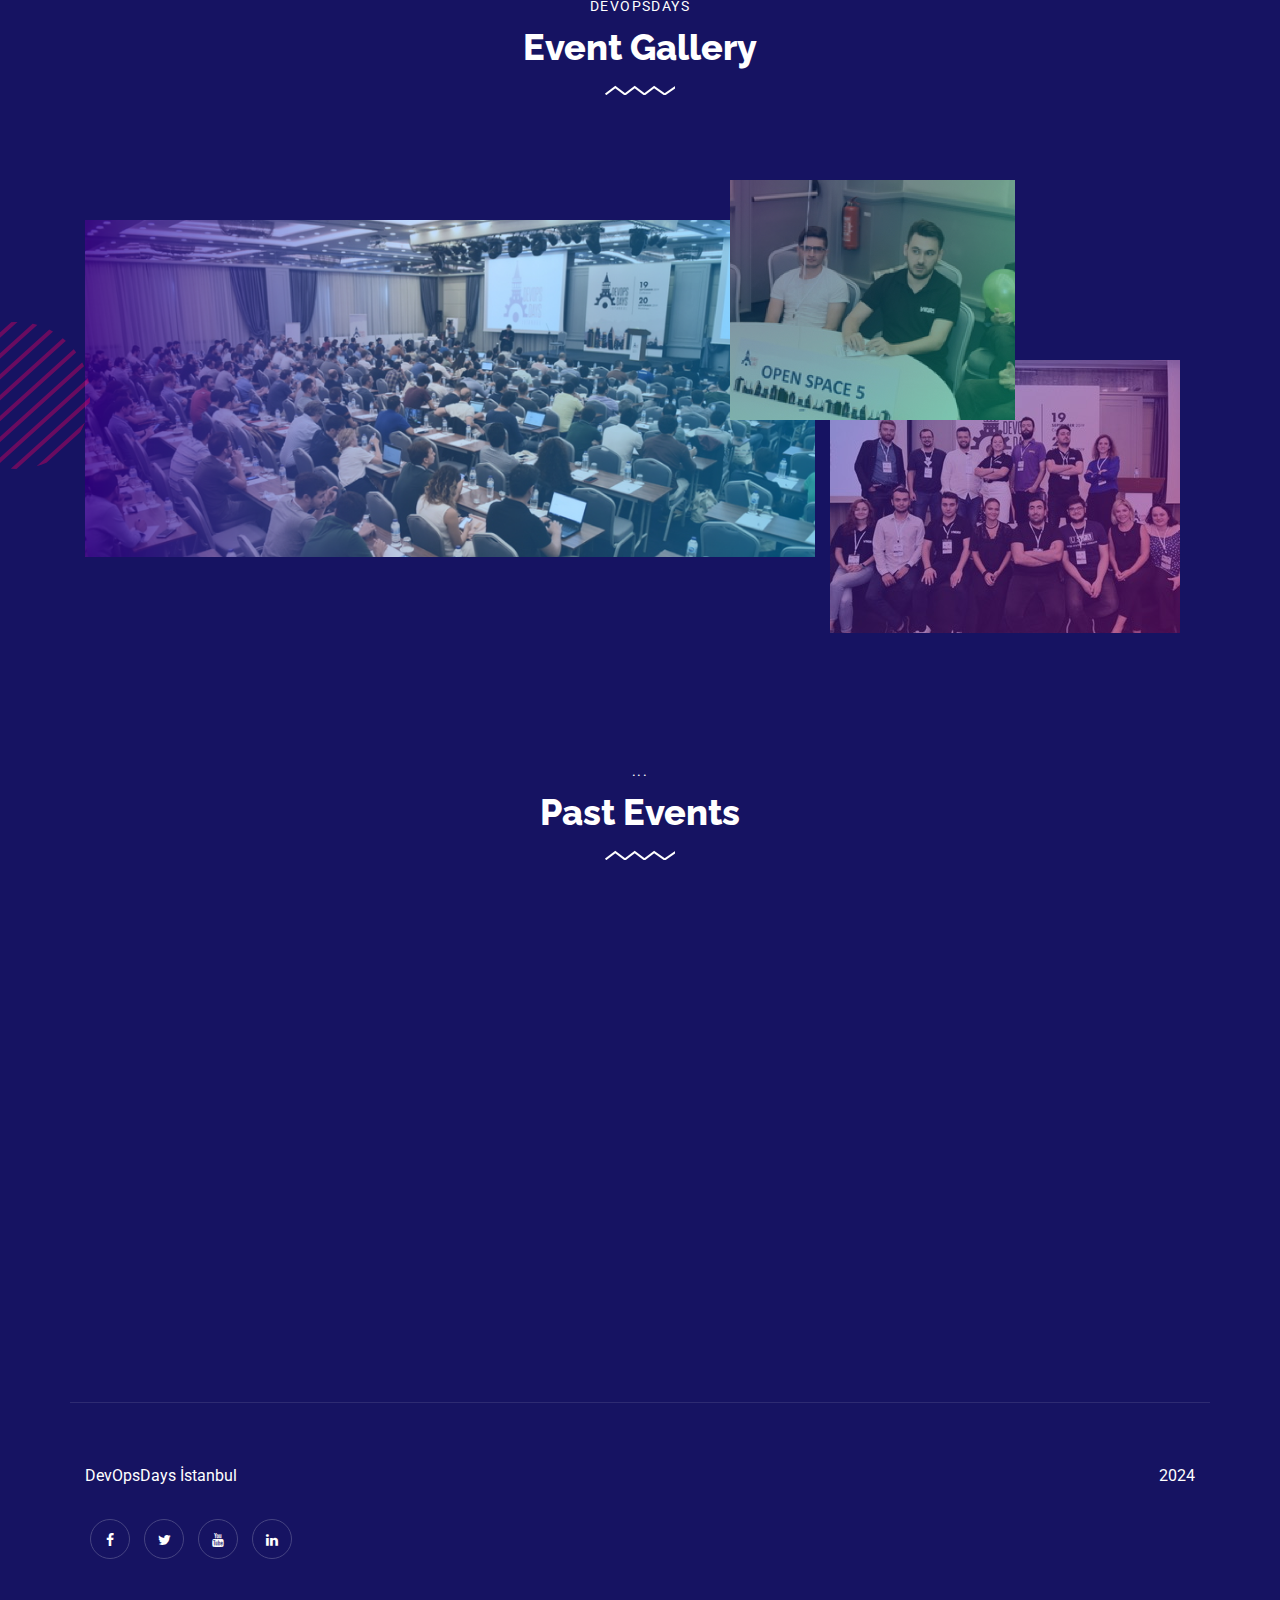
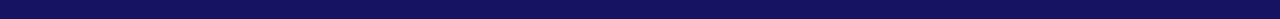
==== commit 46a78444: "update website" ====
--- a/index.html
+++ b/index.html
@@ -921,12 +921,12 @@
                               <div class="schedule-listing launce">
                                  <div class="schedule-slot-time">
                                     <span>10:30 -  11:00</span>
-                                    Break
+                                    Coffe Break
                                  </div>
                                  <div class="schedule-slot-info">
                   
                                     <div class="schedule-slot-info-content">
-                                       <h3 class="schedule-slot-title">Break
+                                       <h3 class="schedule-slot-title">Coffe Break
                                        </h3>
                                        <a href="#">
                                        <!-- <img  src="images/schedule_lunch.png" alt=""> -->
@@ -1082,12 +1082,12 @@
                         </div><!-- Slot info end -->
                         <div class="schedule-slot-info">
                            <a>
-                              <img class="schedule-slot-speakers" src="images/logos/logo.png" alt="">
+                              <img class="schedule-slot-speakers" src="images/speakers/utku_darilmaz.jpeg" alt="">
                            </a>
                            <div class="schedule-slot-info-content">
-                              <h3 class="schedule-slot-title">TBA
+                              <h3 class="schedule-slot-title">Utku Darılmaz
                               </h3>
-                              <p>TBA</p>
+                              <p>The SRE's Kubernetes Production Checklist</p>
                            </div>
                            <!--Info content end -->
                         </div><!-- Slot info end -->
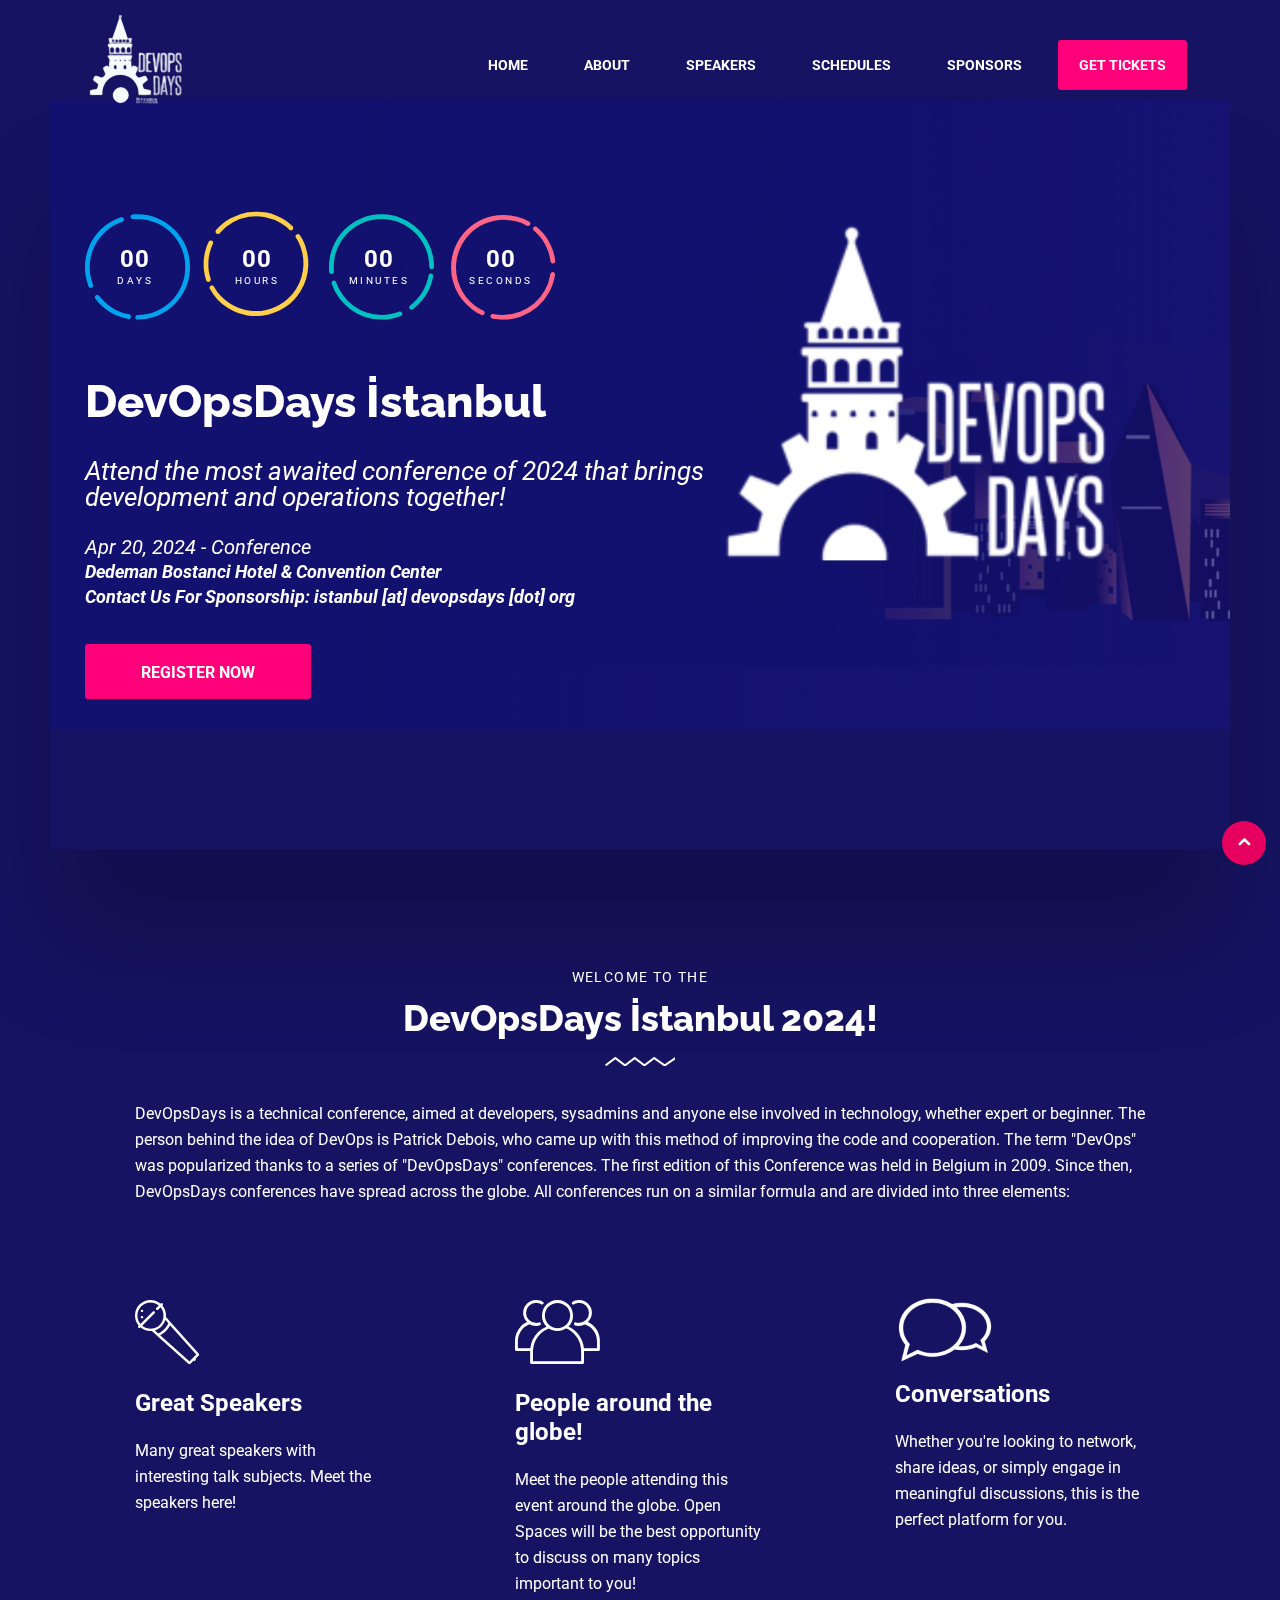
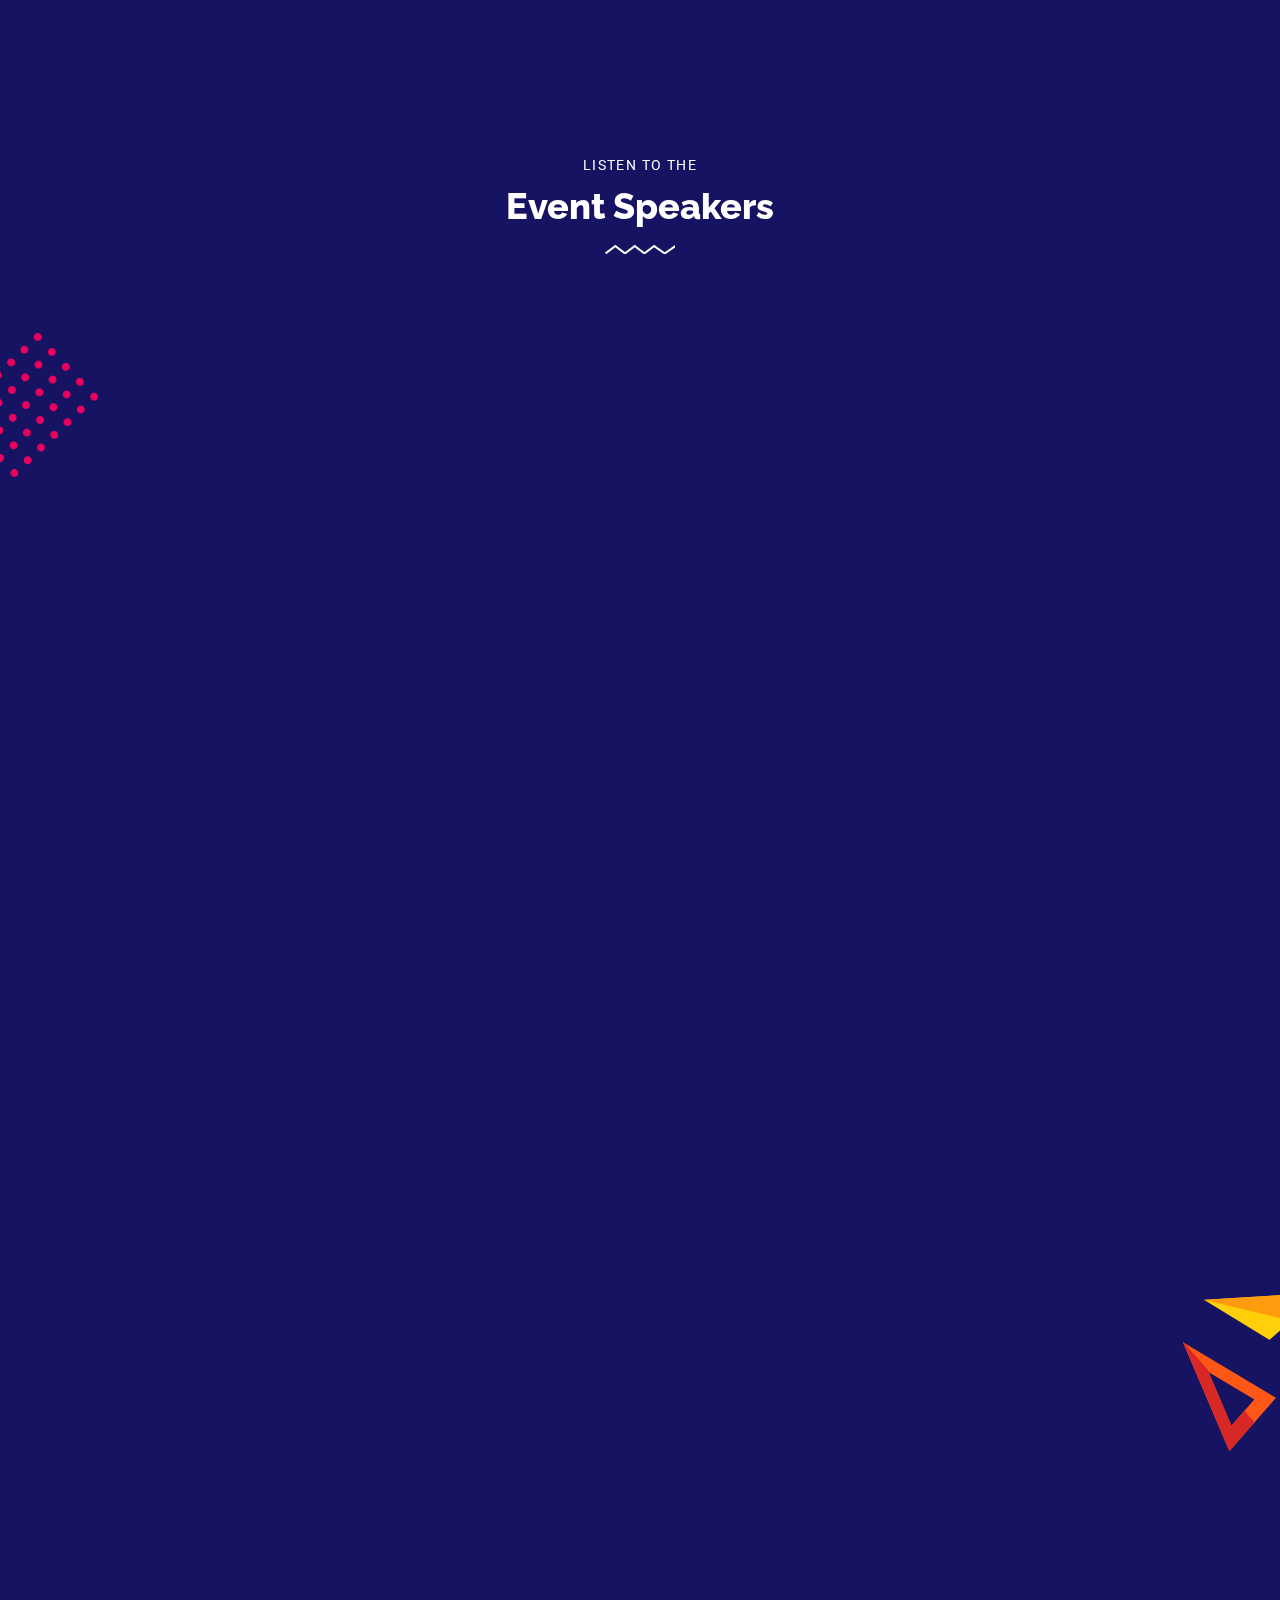
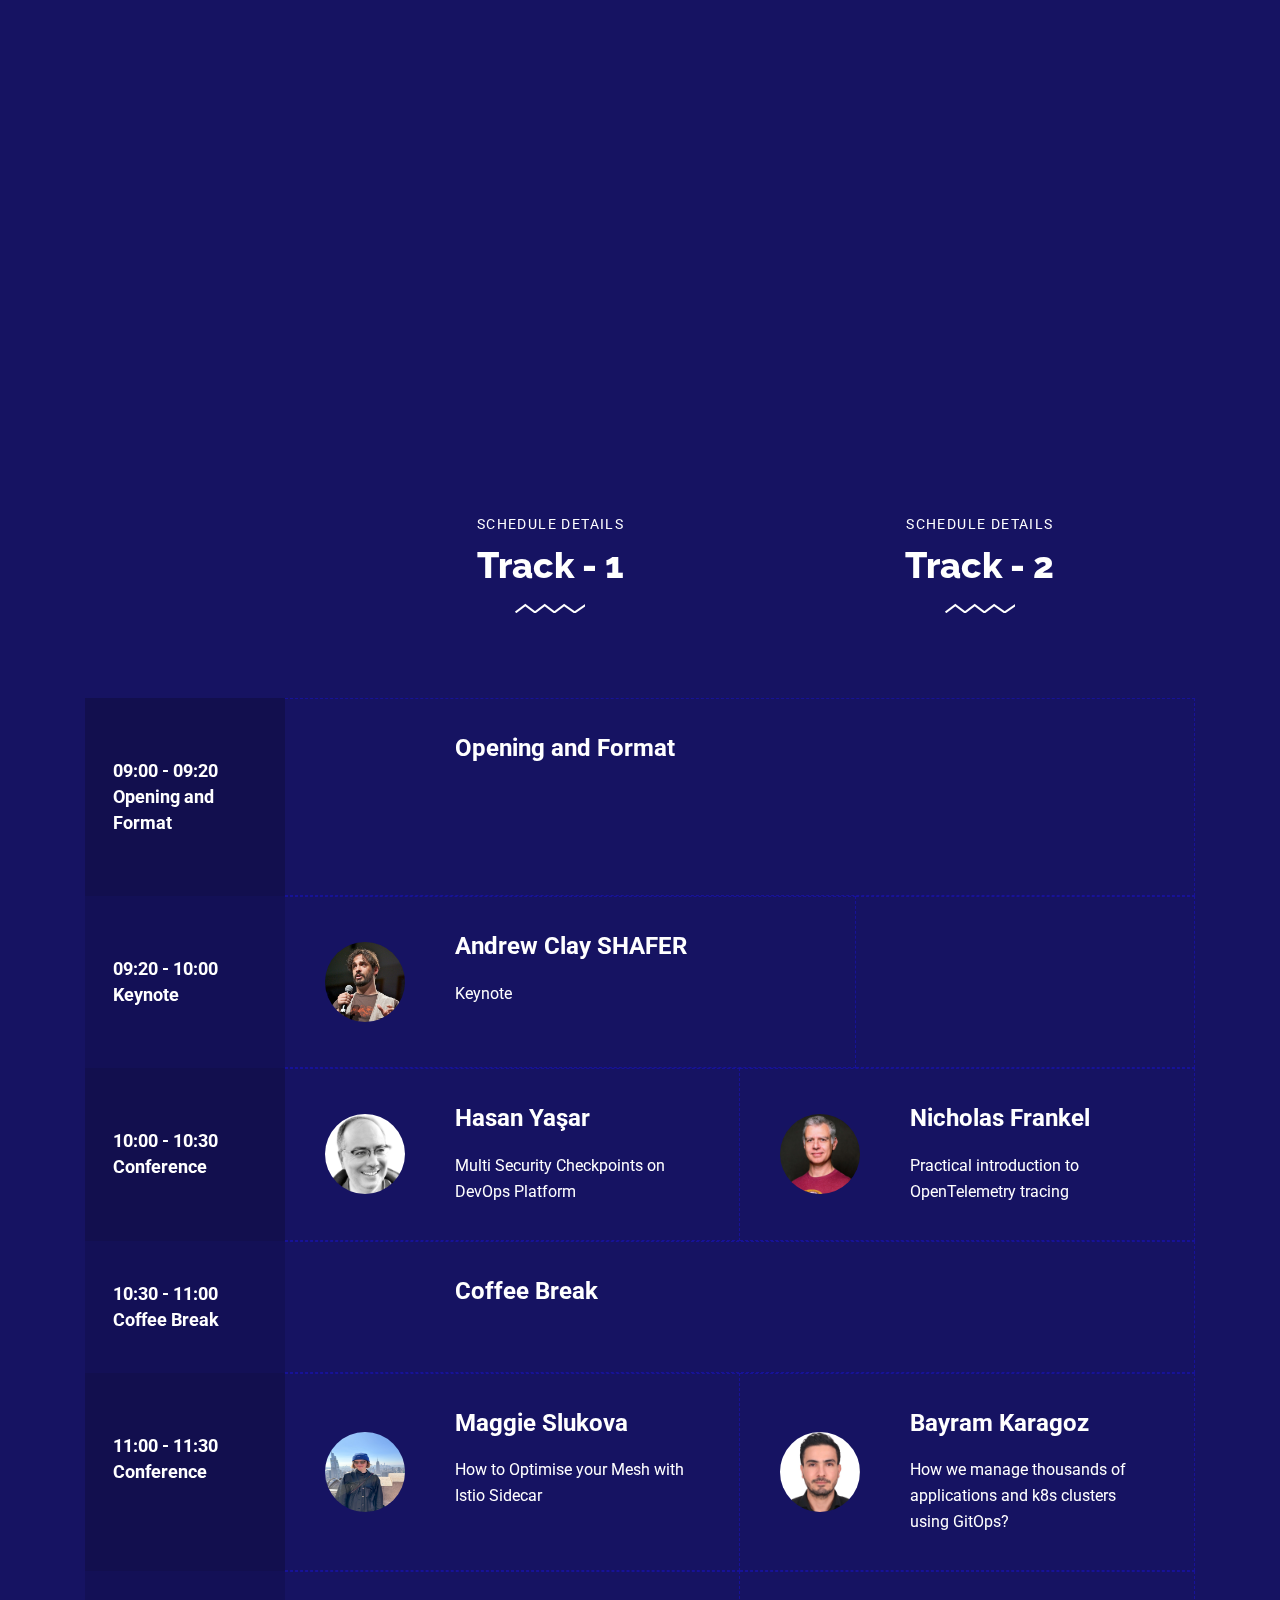
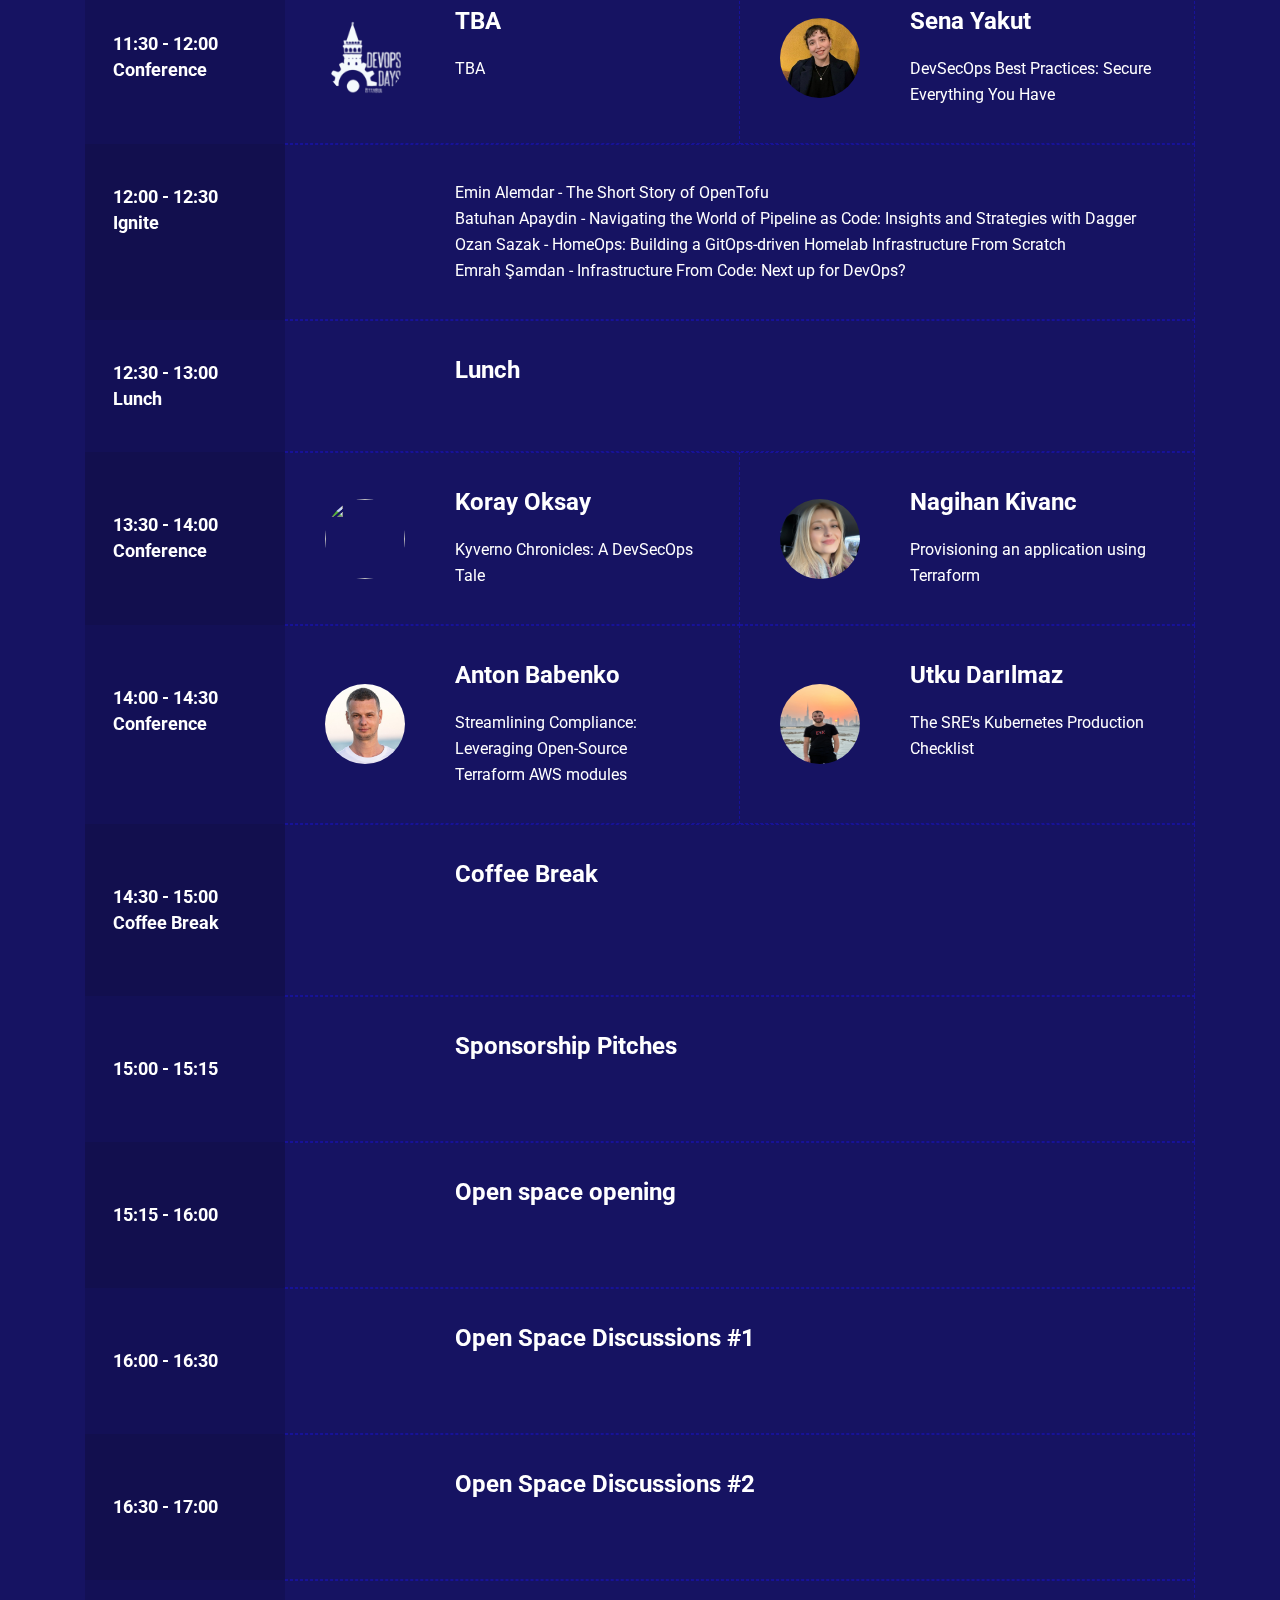
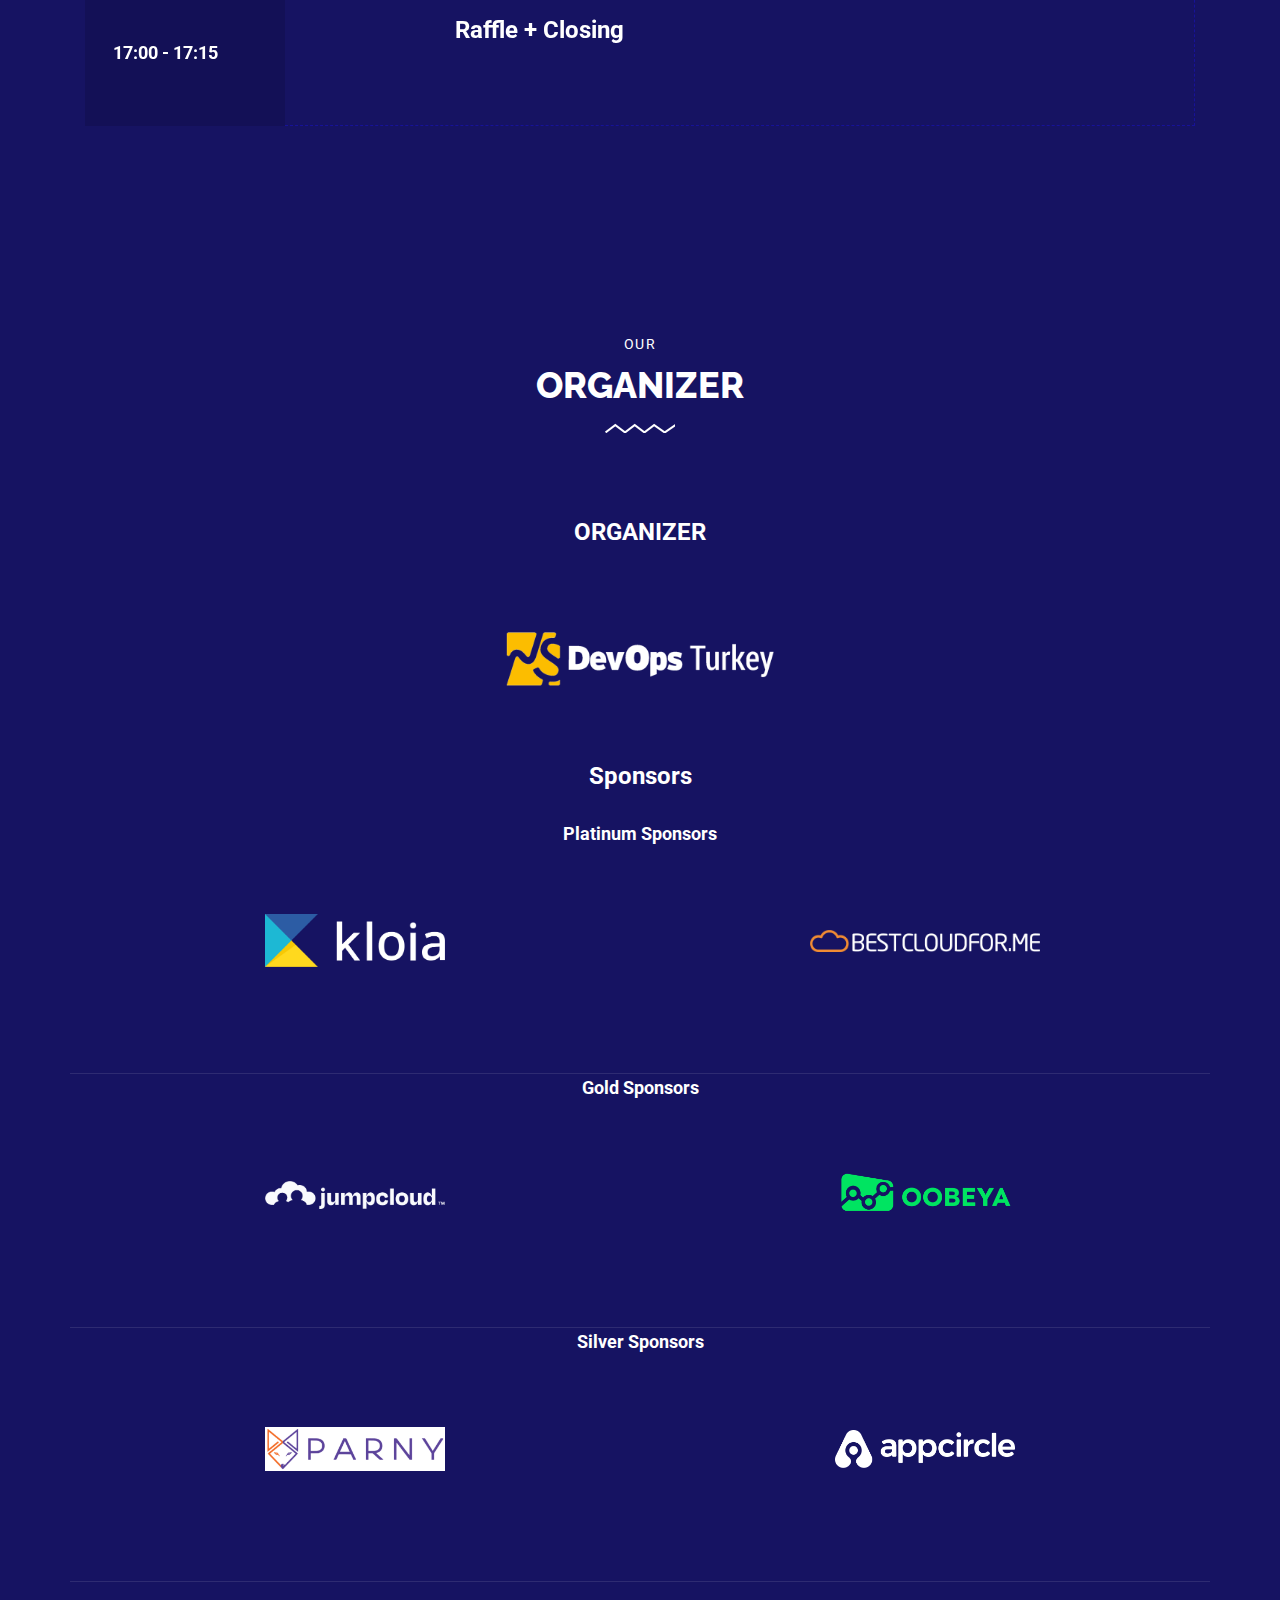
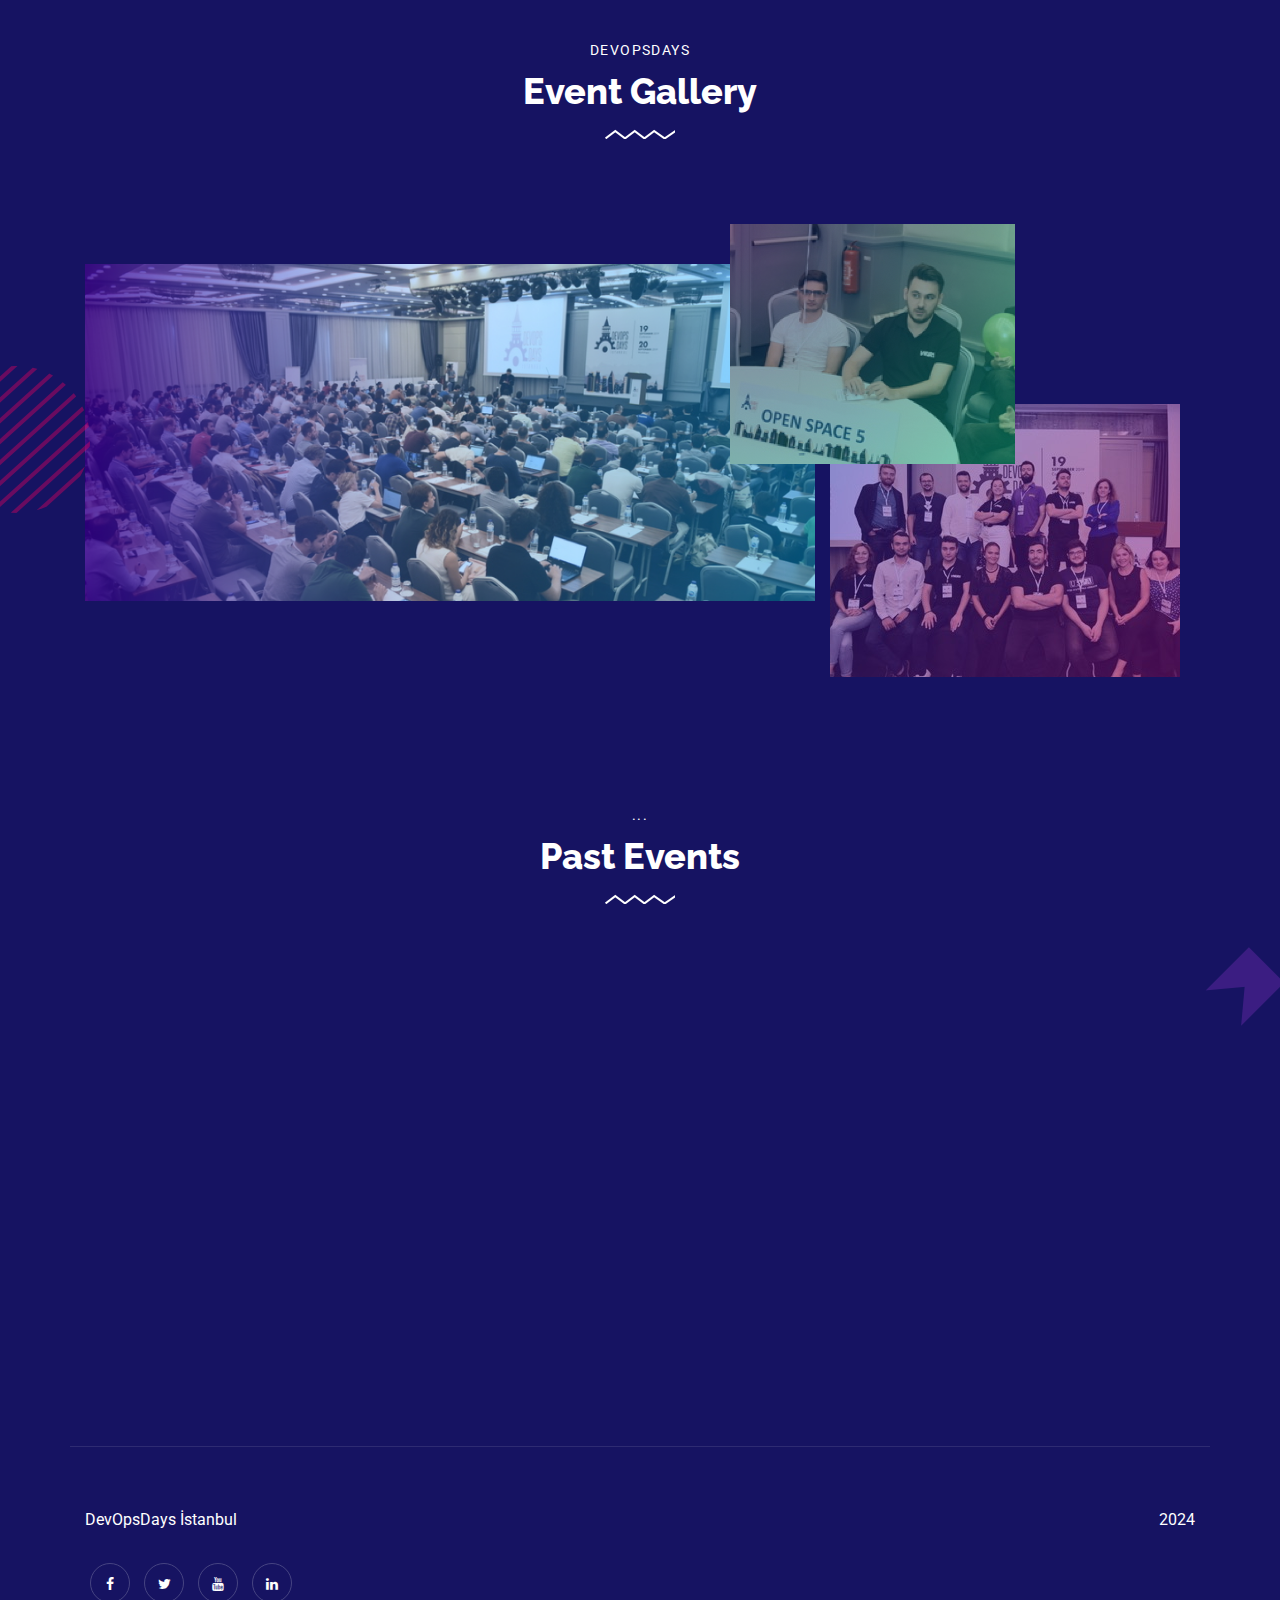
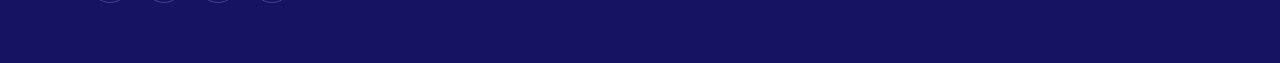
==== commit 152b1640: "update website" ====
--- a/index.html
+++ b/index.html
@@ -439,7 +439,7 @@
                         <div class="ts-speaker-info">
                            <h3 class="ts-title" style="color: #ffffff;">Bayram Karagöz</h3>
                            <p>                           
-                              DevOps Team Lead
+                              DevOps Consultant
                            </p>
                         </div>
                      </div>
@@ -454,7 +454,7 @@
                            <div class="col-lg-6">
                               <div class="ts-speaker-popup-content">
                                  <h3 class="ts-title">Bayram Karagöz</h3>
-                                 <span class="speakder-designation" style="color: #000000;">DevOps Team Lead</span>
+                                 <span class="speakder-designation" style="color: #000000;">DevOps Consultant</span>
                                  <h4 class="session-name">
                                     How we manage thousands of applications and k8s clusters using GitOps?
                                  </h4>
@@ -921,12 +921,12 @@
                               <div class="schedule-listing launce">
                                  <div class="schedule-slot-time">
                                     <span>10:30 -  11:00</span>
-                                    Coffe Break
+                                    Coffee Break
                                  </div>
                                  <div class="schedule-slot-info">
                   
                                     <div class="schedule-slot-info-content">
-                                       <h3 class="schedule-slot-title">Coffe Break
+                                       <h3 class="schedule-slot-title">Coffee Break
                                        </h3>
                                        <a href="#">
                                        <!-- <img  src="images/schedule_lunch.png" alt=""> -->
@@ -1005,9 +1005,19 @@
                               </div>
                               <div class="schedule-slot-info">
                         
-                                 <div class="schedule-slot-info-content">
-                                    <h3 class="schedule-slot-title">Ignite
-                                    </h3>
+                                 <p class="schedule-slot">
+                                    Emin Alemdar - The Short Story of OpenTofu
+                                 </p>
+                                 <p class="schedule-slot">
+                                    Batuhan Apaydin - Navigating the World of Pipeline as Code: Insights and Strategies with Dagger
+                                 </p>
+                                 <p class="schedule-slot">
+                                    Ozan Sazak - HomeOps: Building a GitOps-driven Homelab Infrastructure From Scratch
+                                 </p>
+                                 <p class="schedule-slot">
+                                    Emrah Şamdan - Infrastructure From Code: Next up for DevOps?
+                                 </p>
+                                 
                                     <a href="#">
                                     <!-- <img  src="images/schedule_lunch.png" alt=""> -->
                                  </a>
@@ -1251,8 +1261,8 @@
             <h4 style="text-align: center; color: #FFFFFF; margin-bottom: 30px;">Gold Sponsors</h4>
          </div>
          <div class="col-md">
-            <a href="http://resmo.com/" class="sponsors-logo" target="_blank">
-               <img class="img-fluid" src="images/sponsors/resmo.png" alt="resmo" width="180">
+            <a href="http://jumpcloud.com/" class="sponsors-logo" target="_blank">
+               <img class="img-fluid" src="images/sponsors/jumpcloud.png" alt="jumpcloud" width="180">
             </a>
          </div>
          <div class="col-md">
